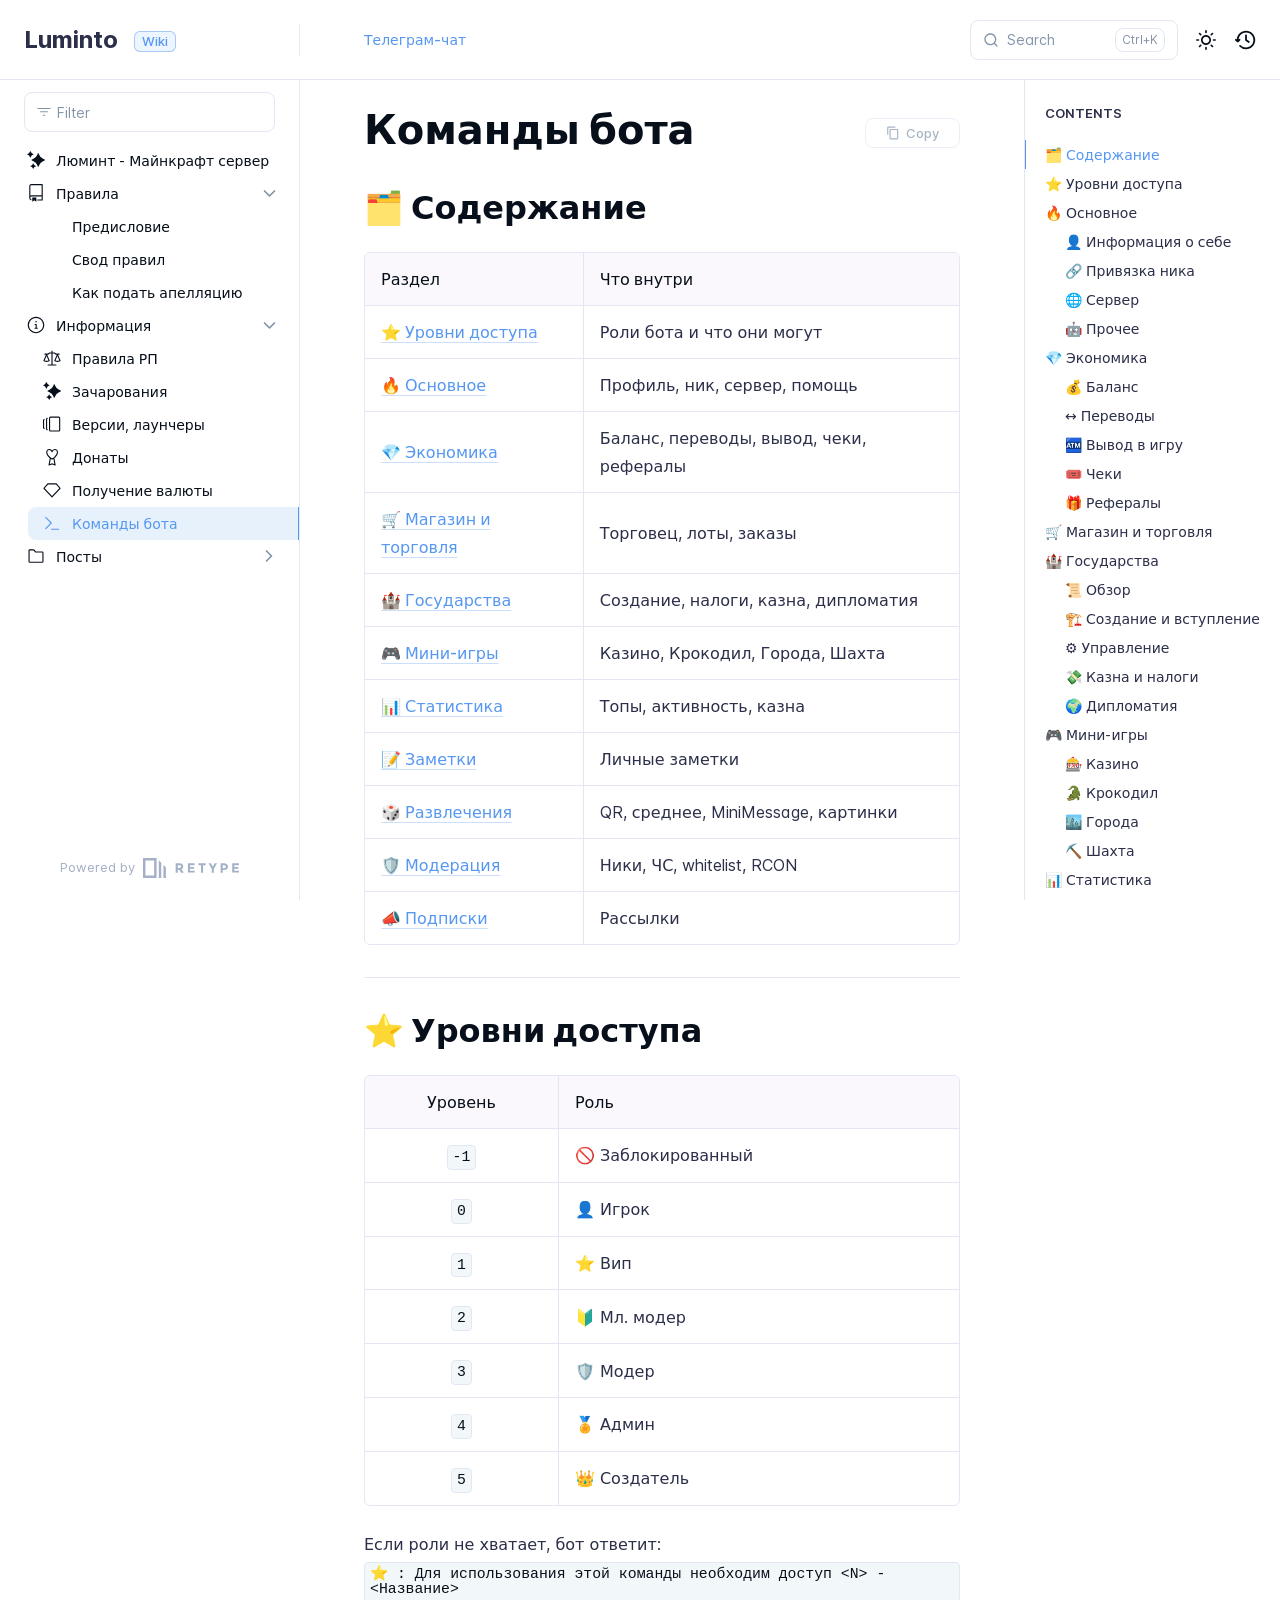
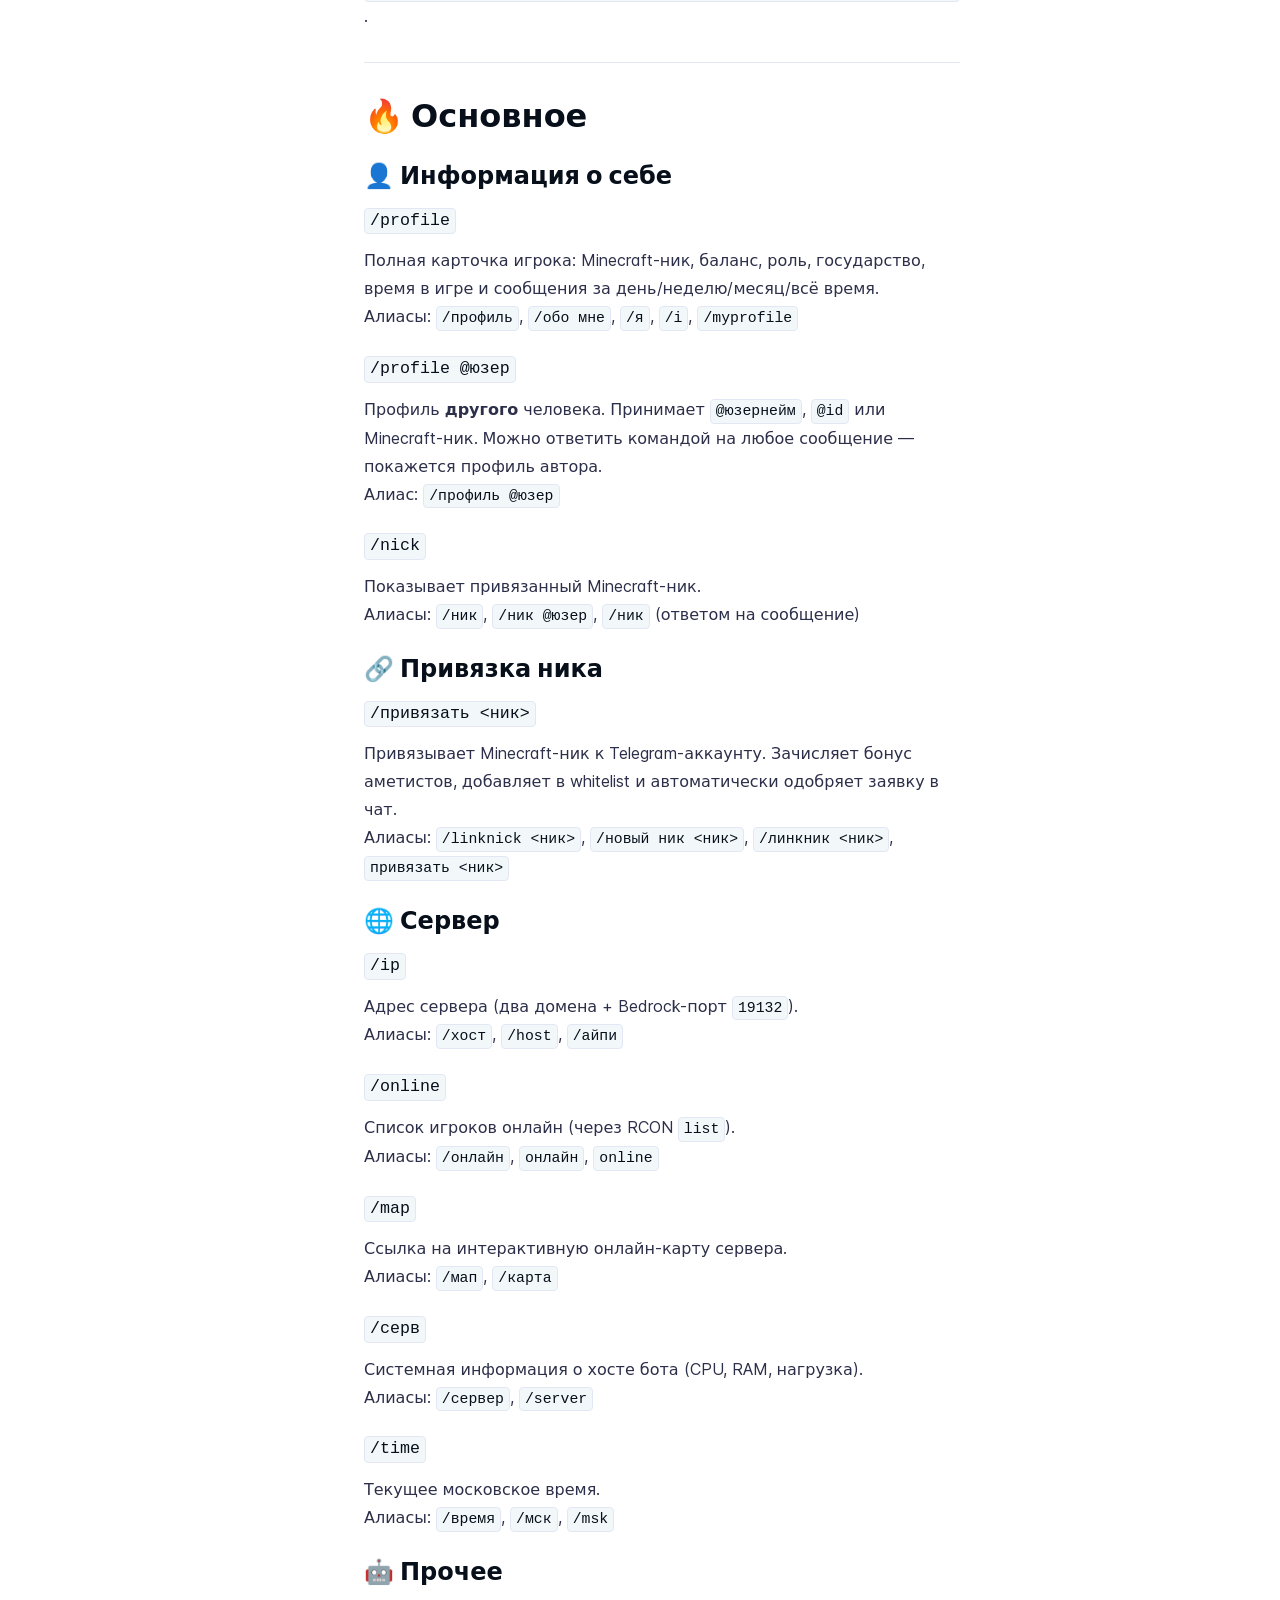
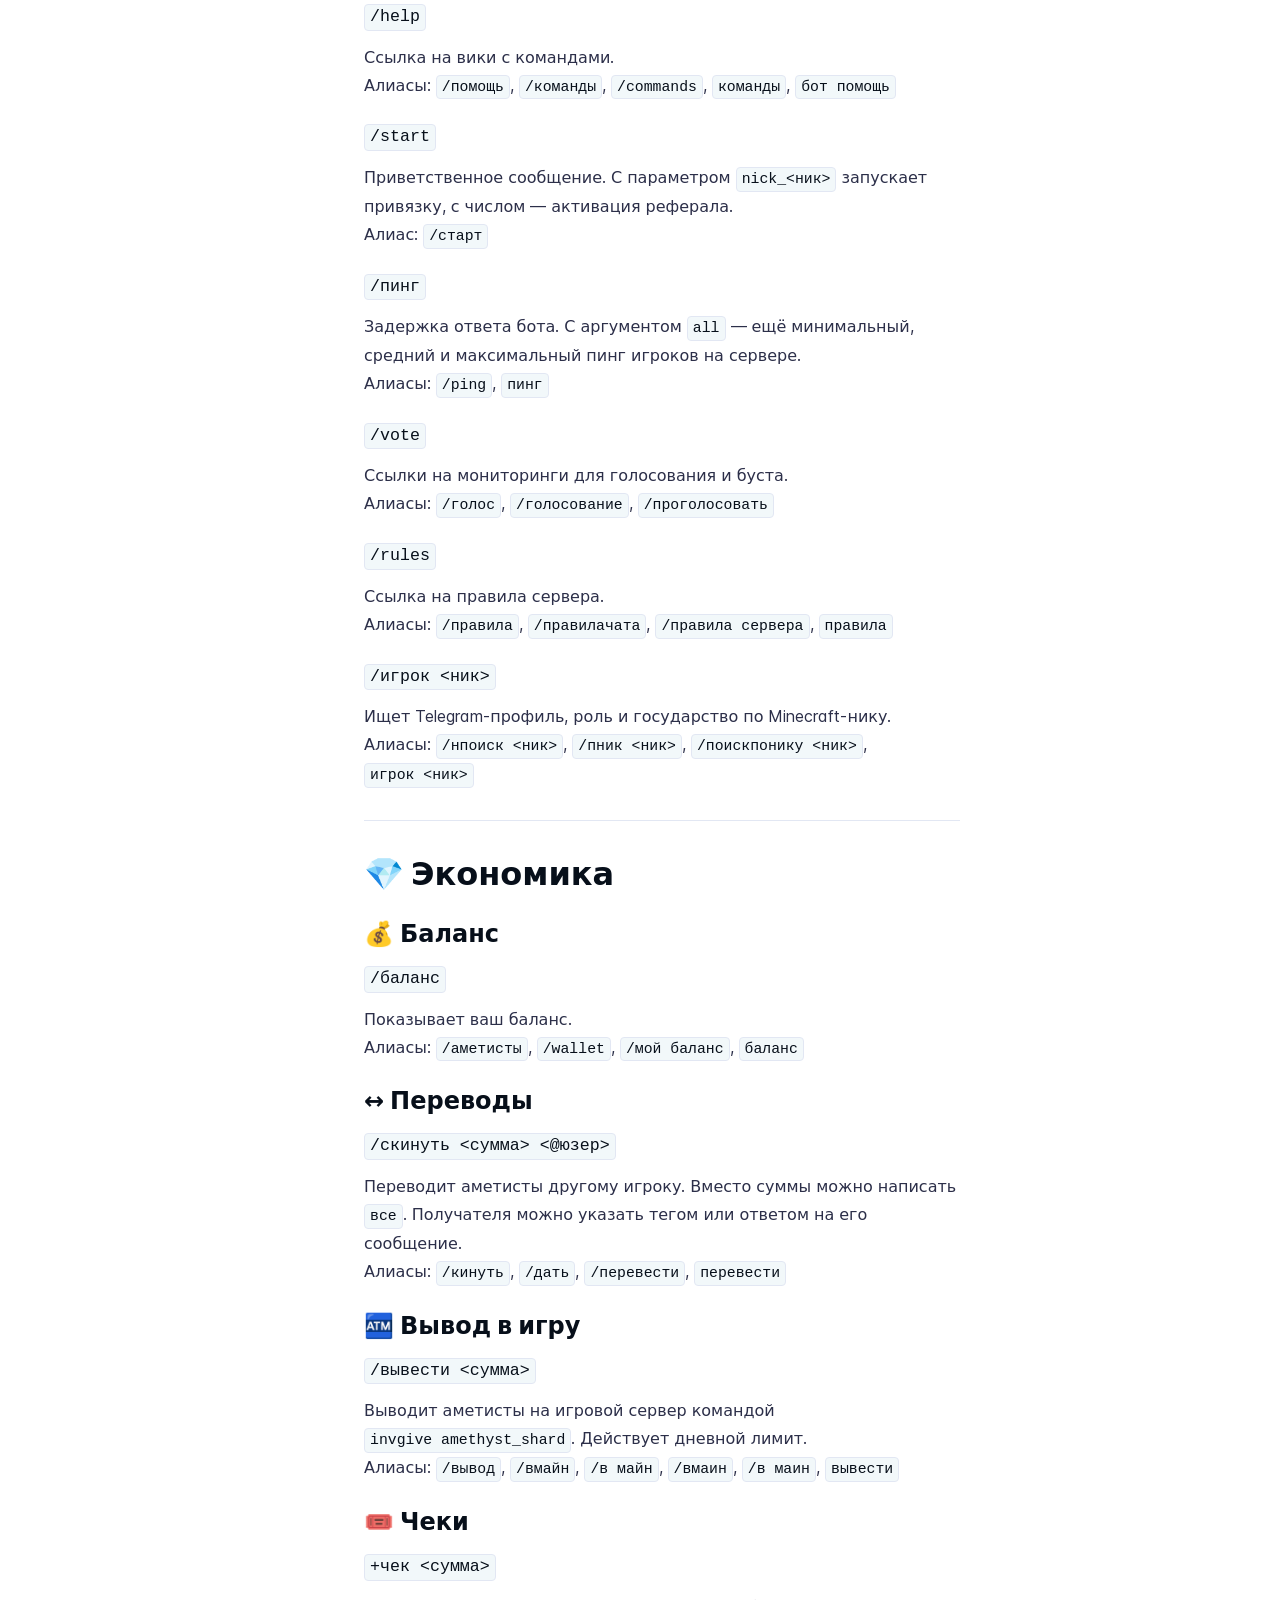
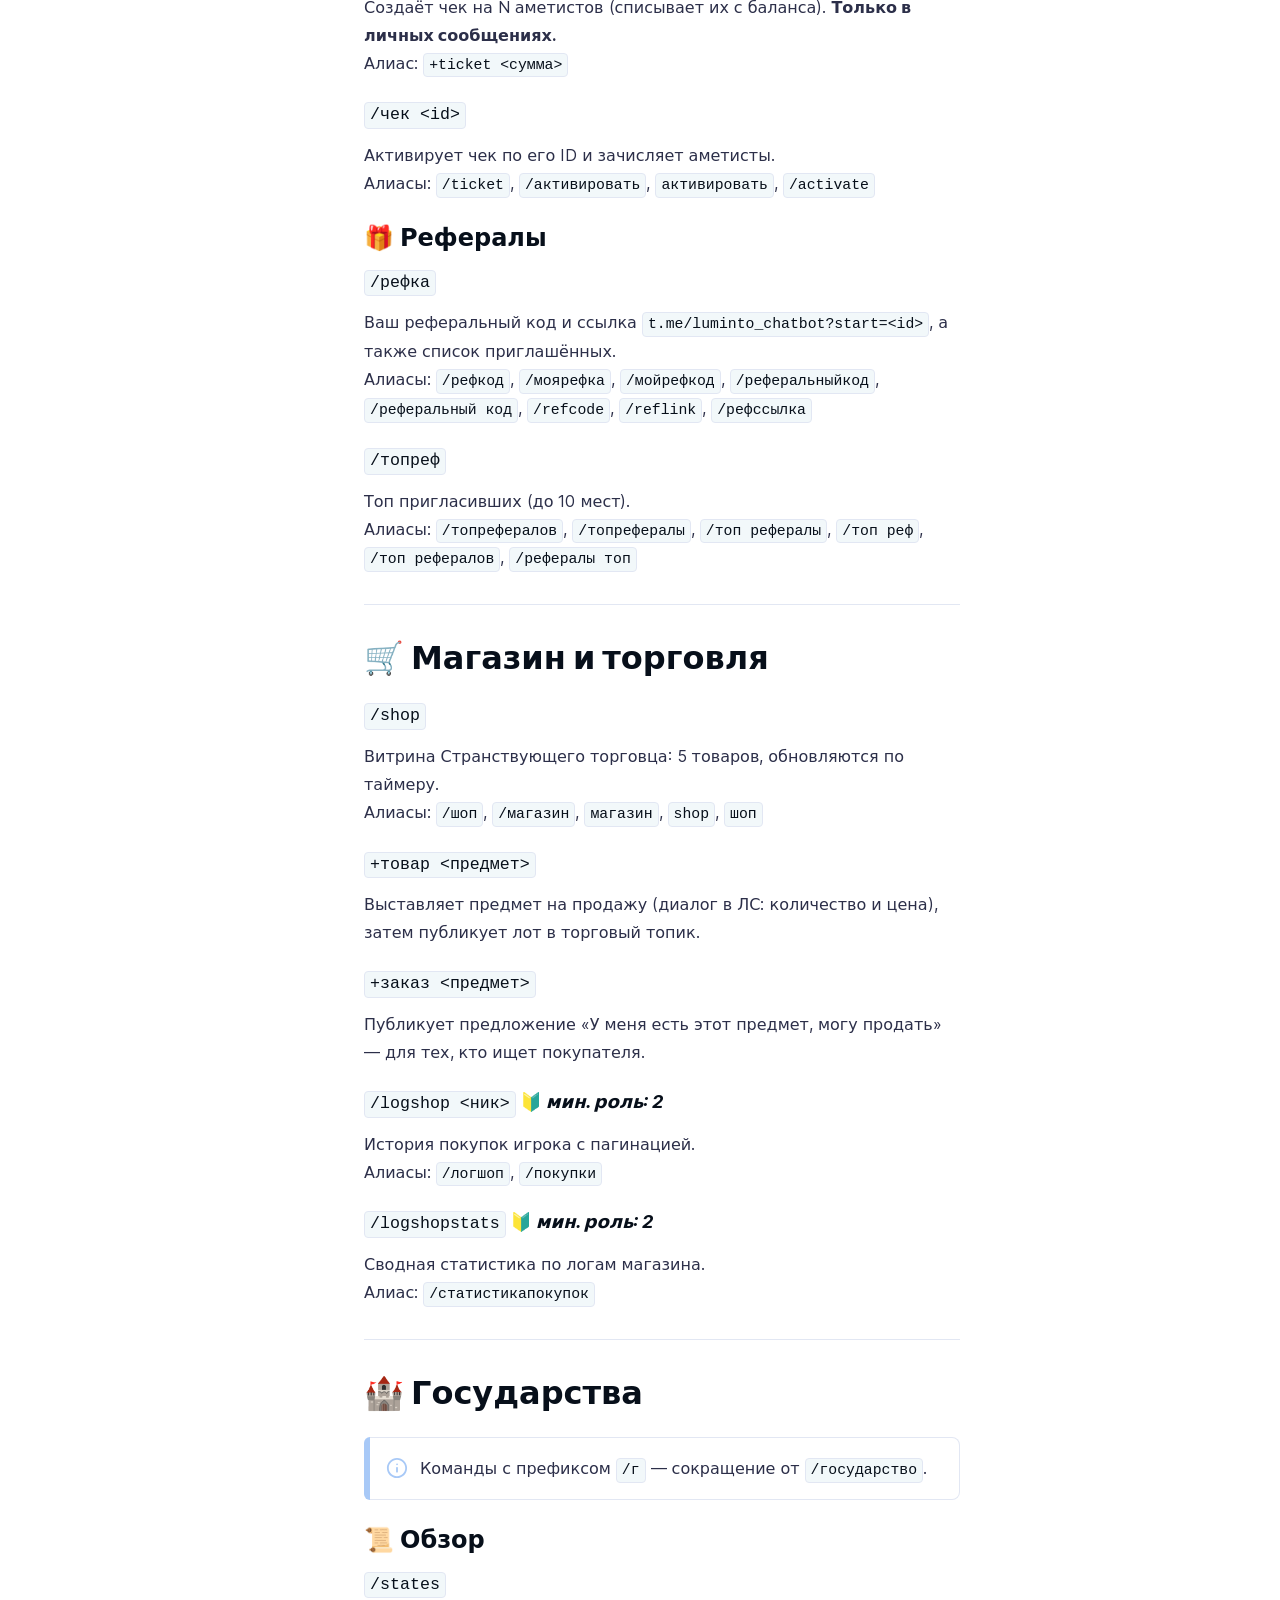
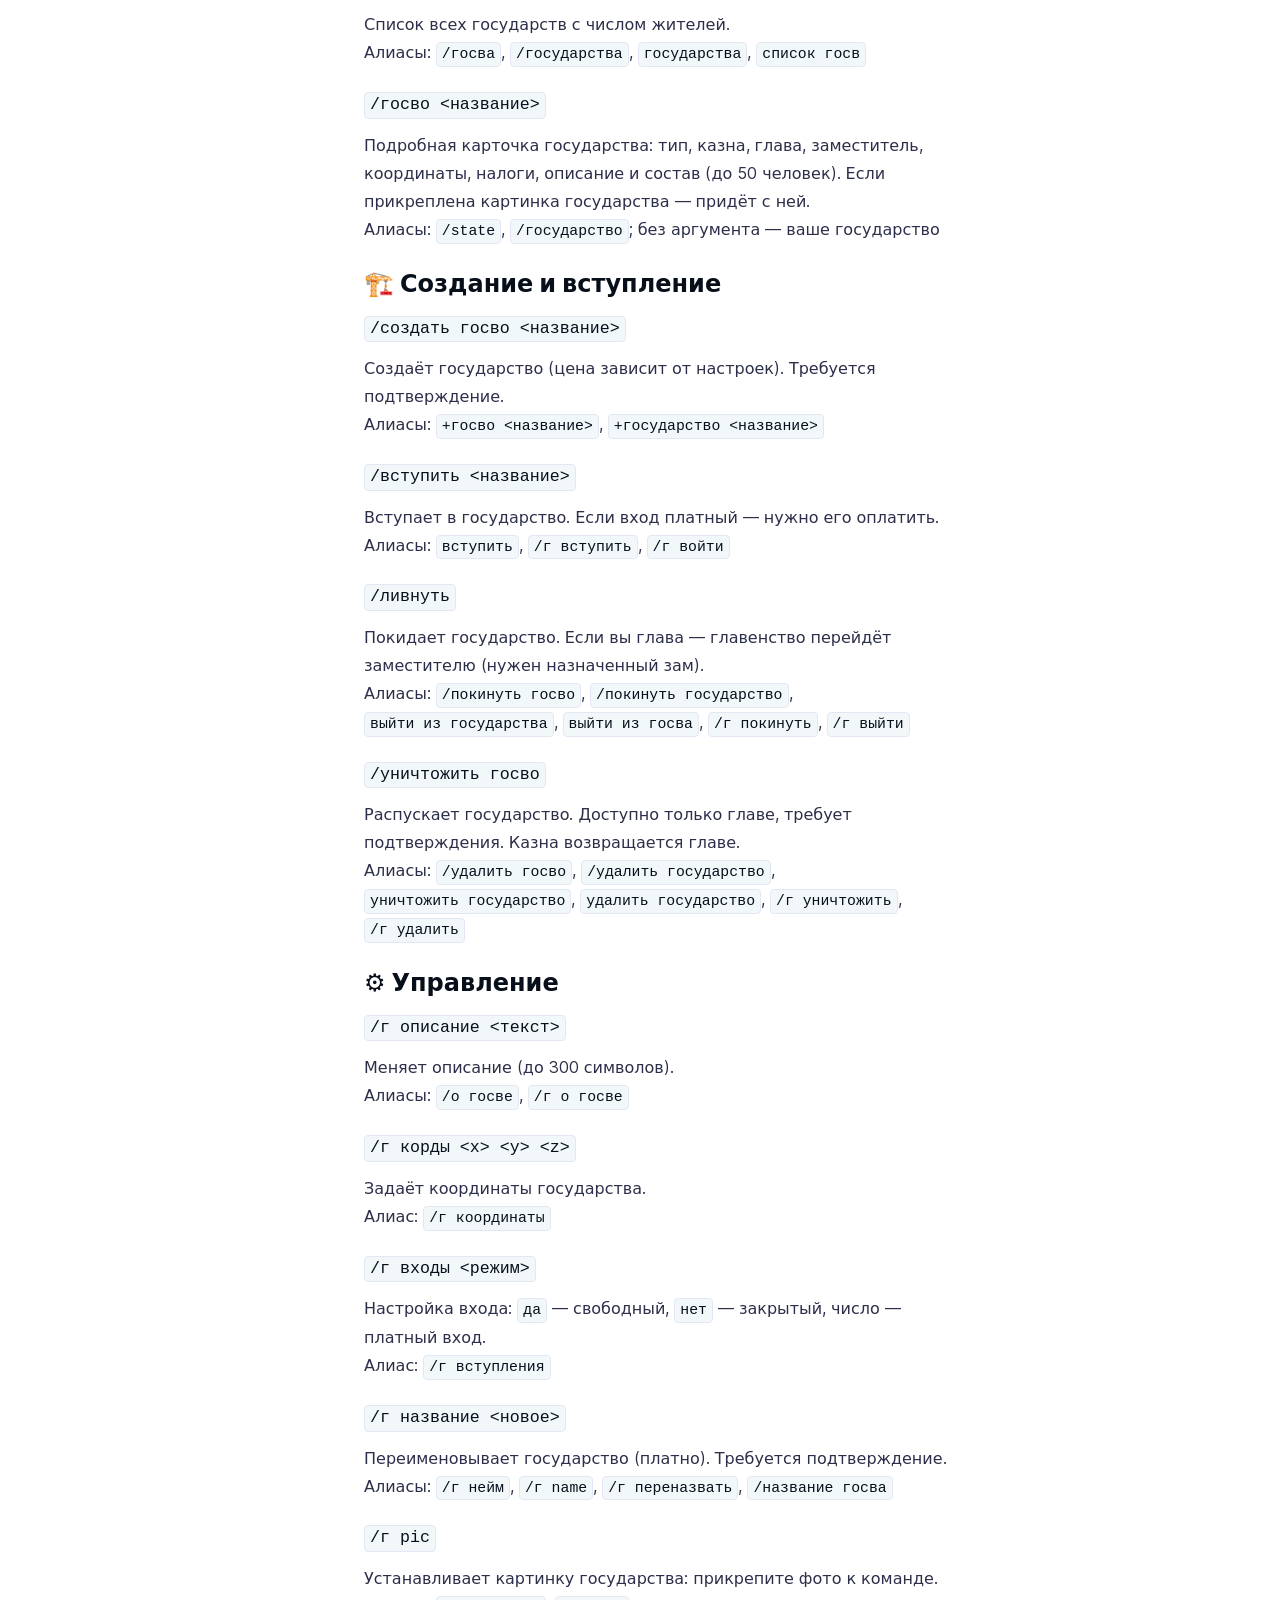
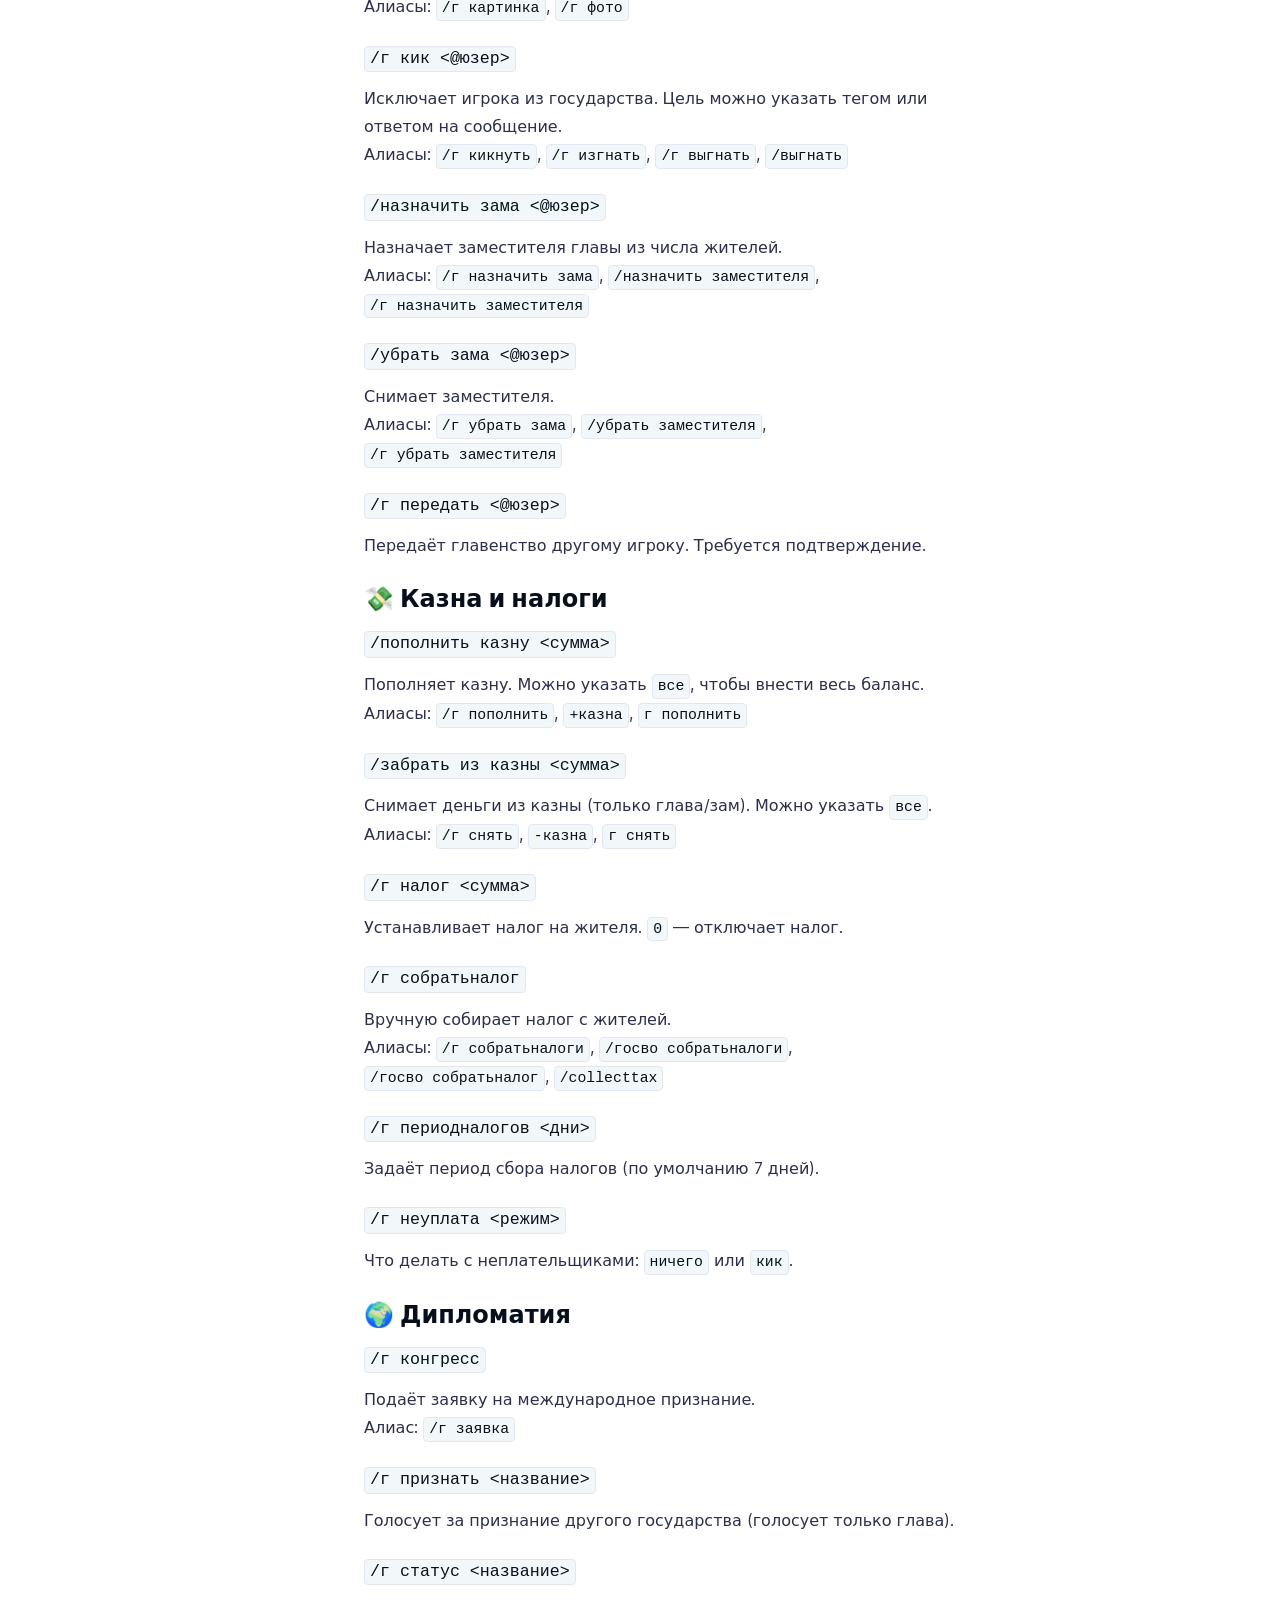
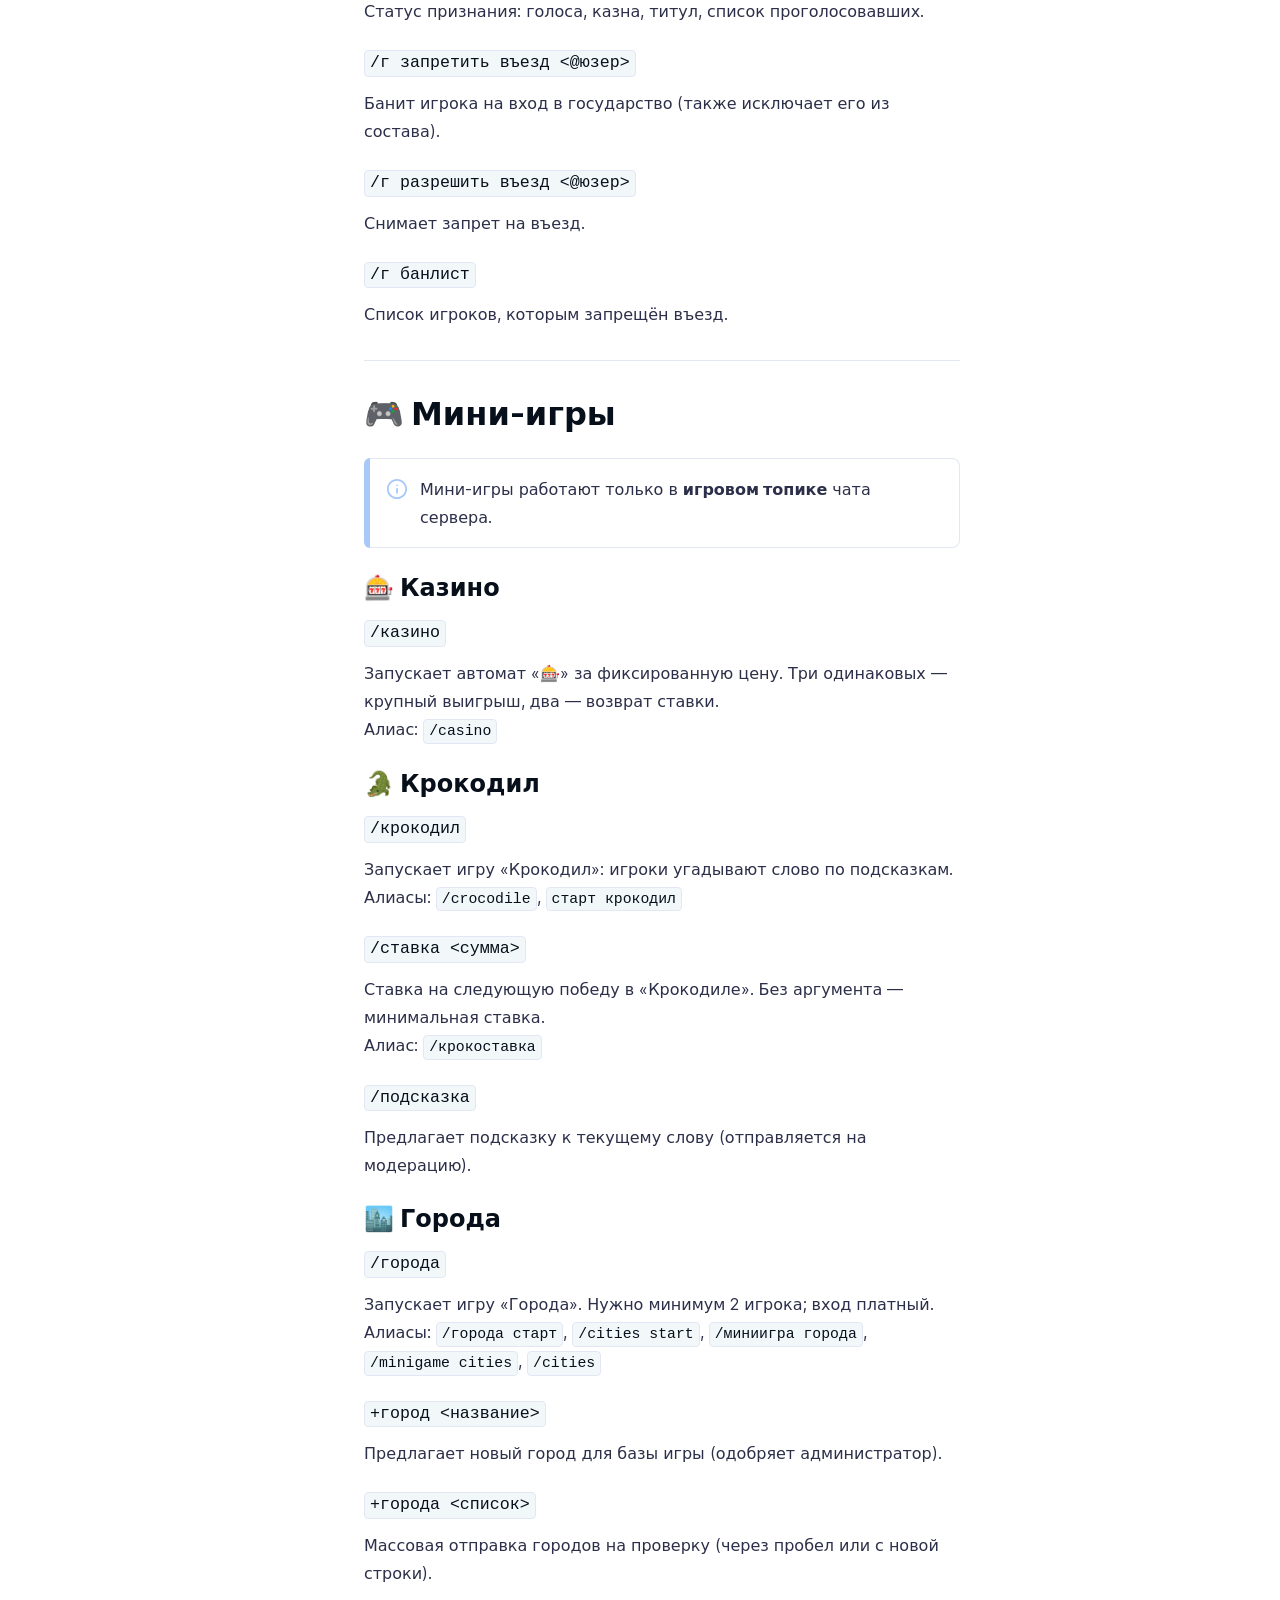
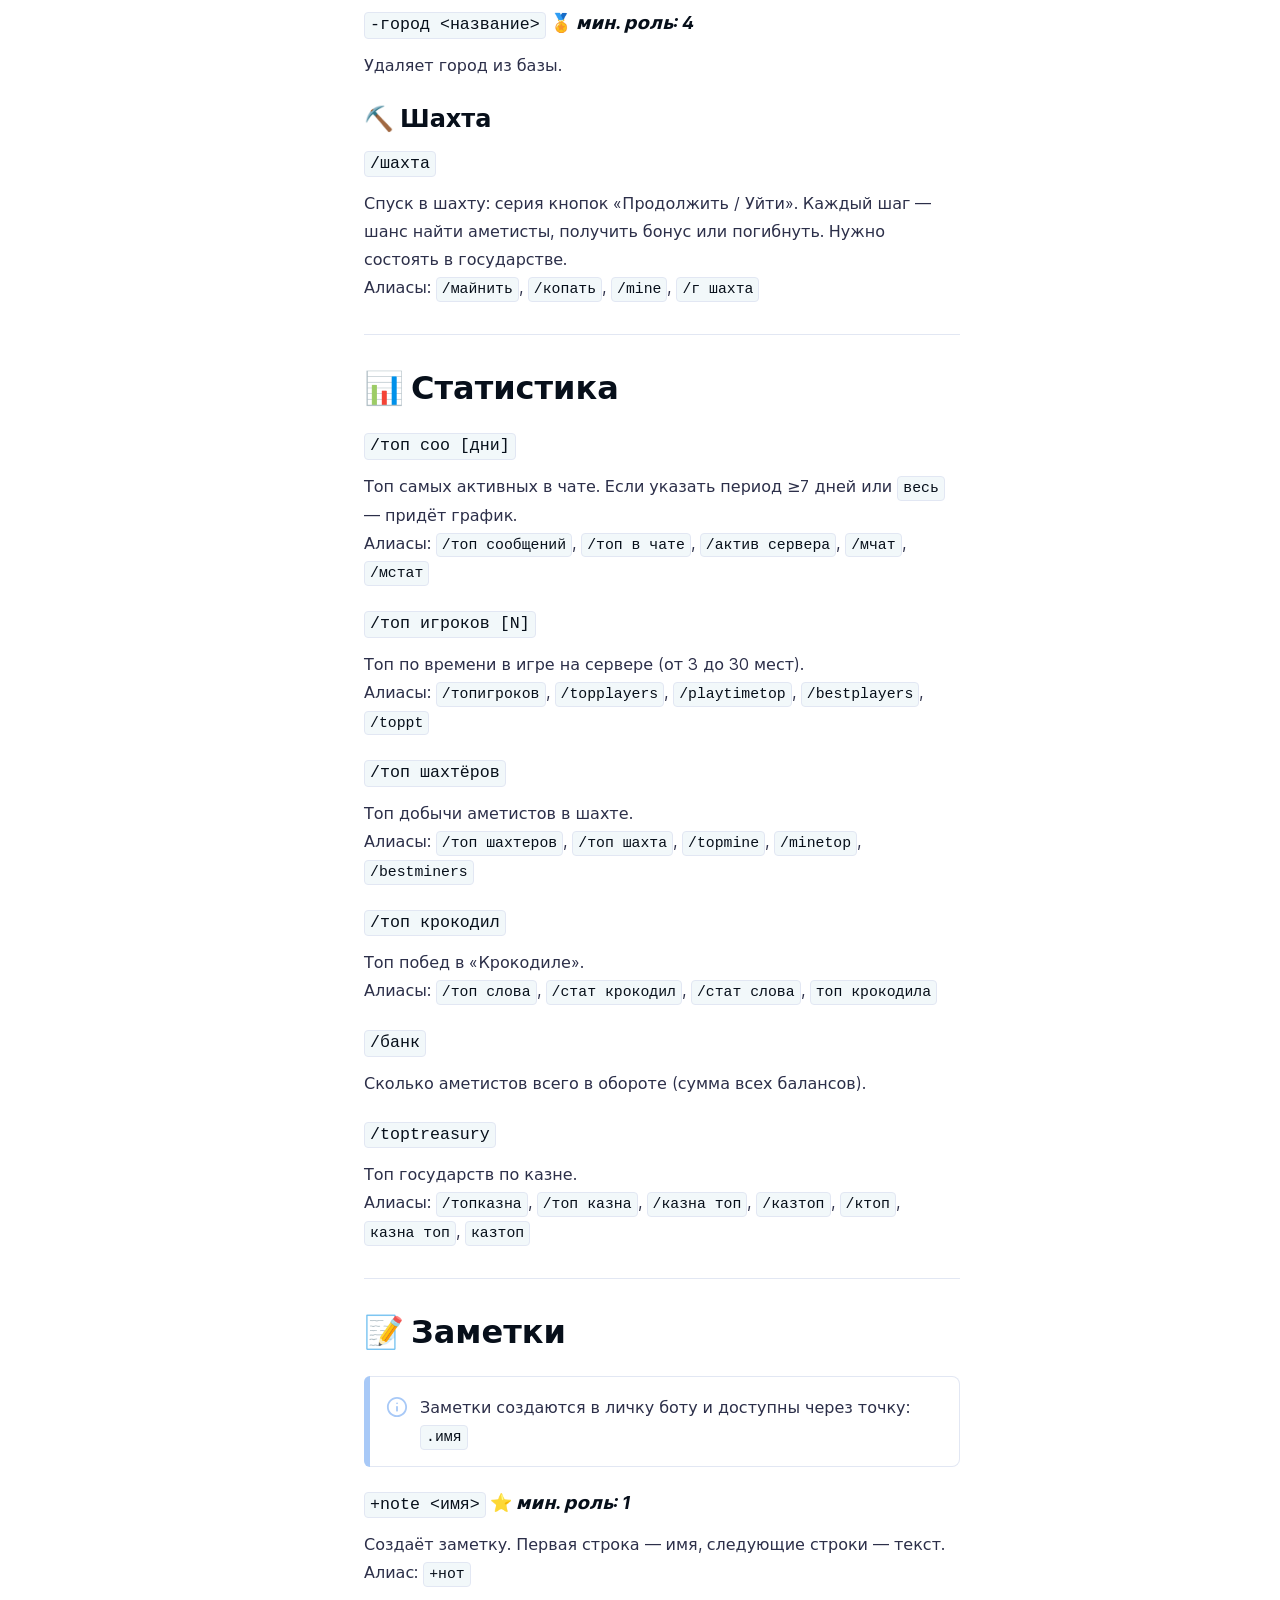
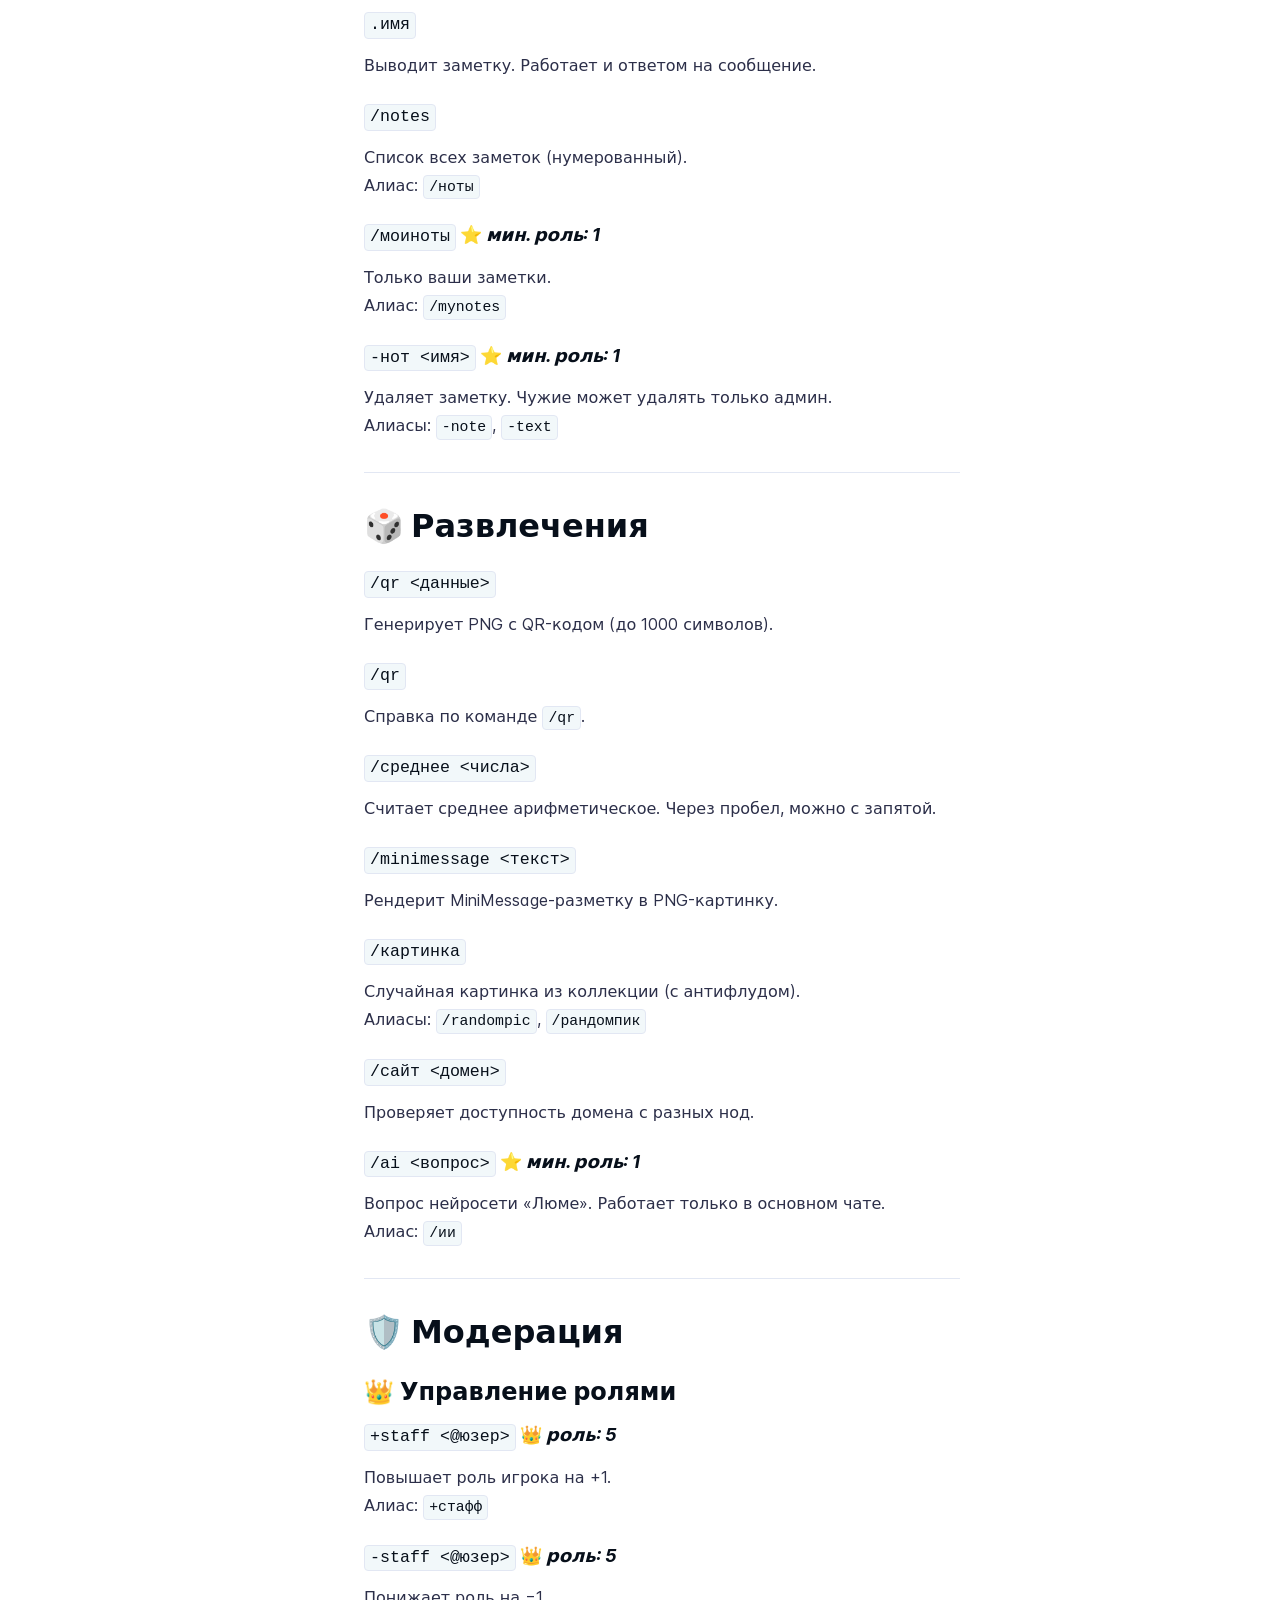
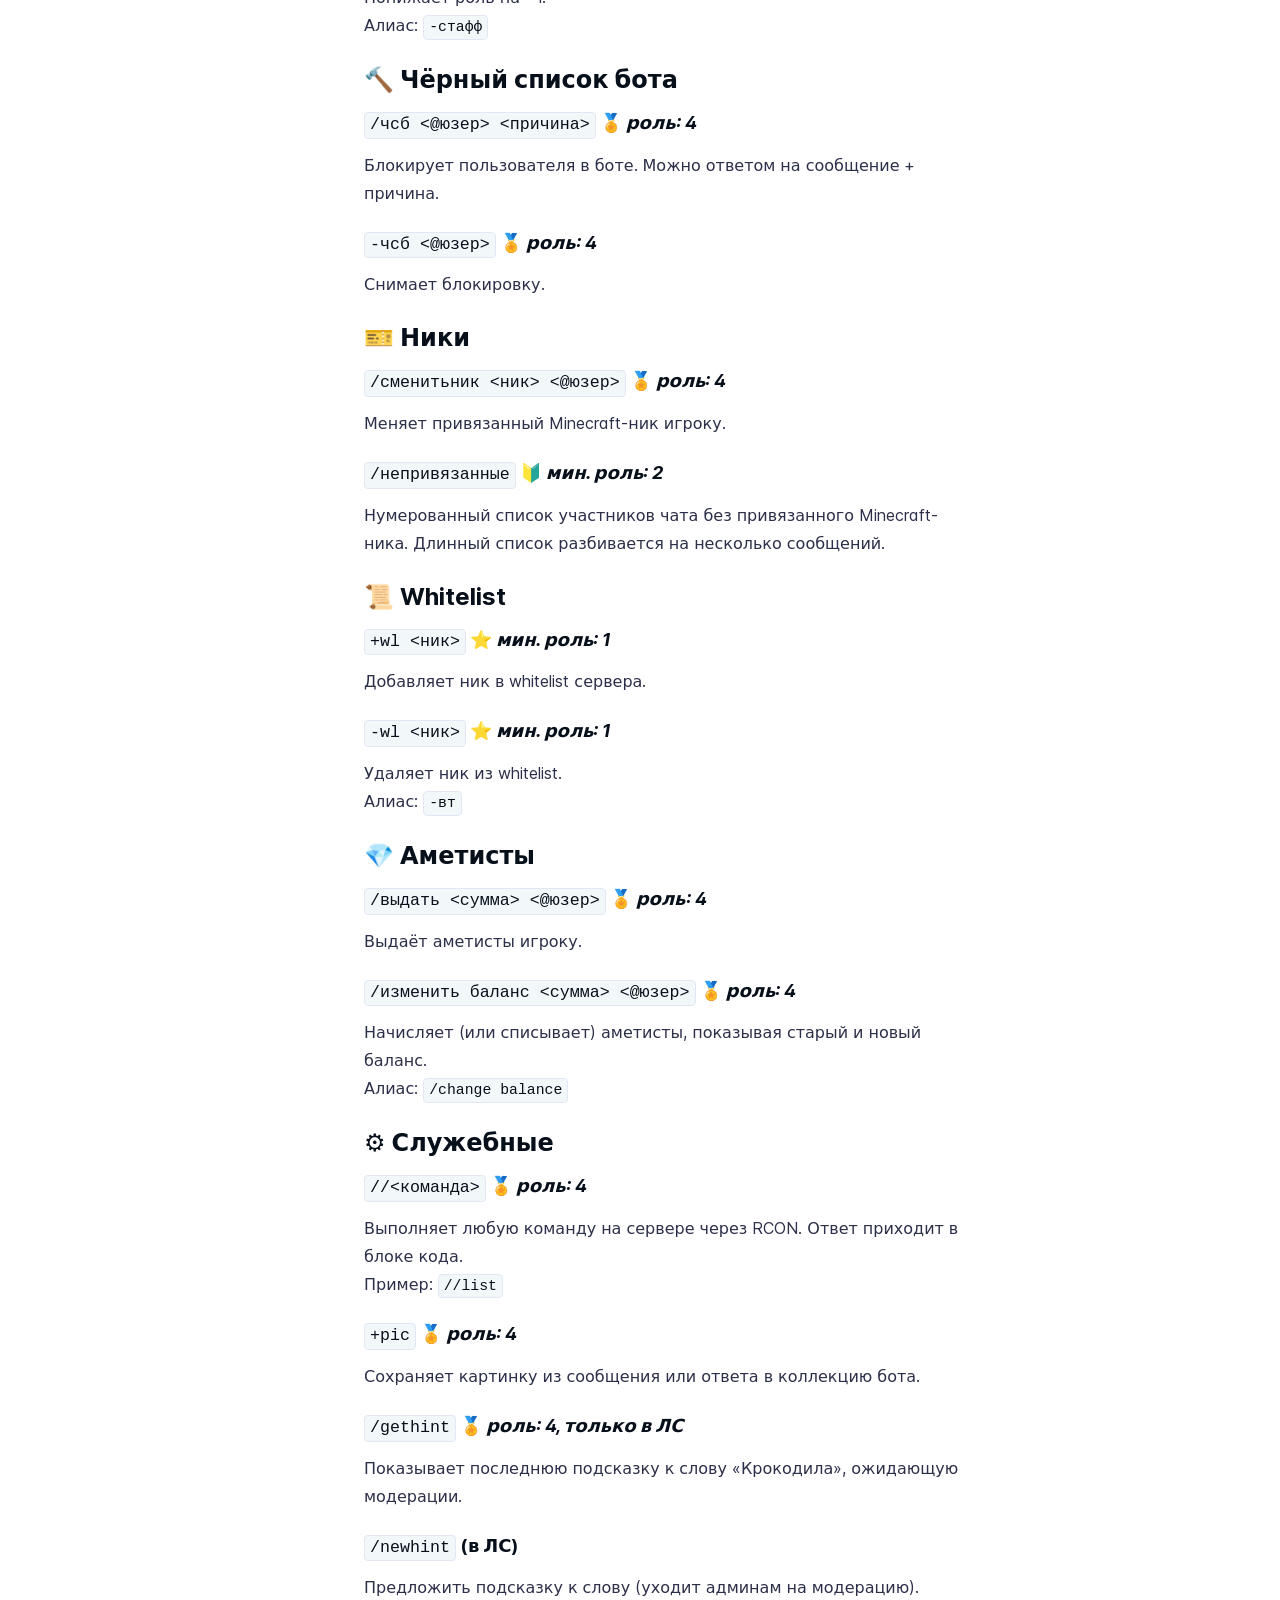
==== info/bot_commands/index.html @ 386ba336 "Автоматическое обновление вики" ====
<!DOCTYPE html>
<html lang="en" class="h-full">
<head>
    <meta charset="UTF-8">
    <meta name="viewport" content="width=device-width,initial-scale=1">
    <meta name="color-scheme" content="light dark">
    <meta name="turbo-cache-control" content="no-cache" data-turbo-track="reload" data-track-token="4.6.0.846436014049">

    <!-- See retype.com -->
    <meta name="generator" content="Retype 4.6.0">

    <!-- Primary Meta Tags -->
    <title>Команды бота</title>
    <meta name="title" content="Команды бота">
    <meta name="description" content="Раздел">

    <!-- Canonical -->
    <link rel="canonical" href="https://wiki.lumintomc.ru/info/bot_commands/">
    <link rel="sitemap" type="application/xml" title="Sitemap" href="https://wiki.lumintomc.ru/sitemap.xml">

    <!-- Open Graph -->
    <meta property="og:type" content="website">
    <meta property="og:url" content="https://wiki.lumintomc.ru/info/bot_commands/">
    <meta property="og:title" content="Команды бота">
    <meta property="og:description" content="Раздел">
    <meta property="og:site_name" content="Luminto">
    <meta property="og:locale" content="en_US">

    <!-- Twitter -->
    <meta name="twitter:card" content="summary_large_image">
    <meta name="twitter:url" content="https://wiki.lumintomc.ru/info/bot_commands/">
    <meta name="twitter:title" content="Команды бота">
    <meta name="twitter:description" content="Раздел">

    <!-- Alternate Markdown -->
    <link rel="alternate" type="text/markdown" href="https://wiki.lumintomc.ru/info/bot_commands.md">

    <script data-cfasync="false">(function(){var cl=document.documentElement.classList,ls=localStorage.getItem("retype_scheme"),hd=cl.contains("dark"),hl=cl.contains("light"),wm=window.matchMedia&&window.matchMedia("(prefers-color-scheme: dark)").matches;if(ls==="dark"||(!ls&&wm&&!hd&&!hl)){cl.remove("light");cl.add("dark")}else if(ls==="light"||(!ls&&!wm&&!hd&&!hl)){cl.remove("dark");cl.add("light")}})();</script>

    <link href="../../resources/css/retype.css?v=4.6.0.846436014049" rel="stylesheet">

    <script data-cfasync="false" src="../../resources/js/config.js?v=4.6.0.846436014049" data-turbo-eval="false" defer></script>
    <script data-cfasync="false" src="../../resources/js/retype.js?v=4.6.0" data-turbo-eval="false" defer></script>
    <script id="lunr-js" data-cfasync="false" src="../../resources/js/lunr.js?v=4.6.0.846436014049" data-turbo-eval="false" defer></script>
</head>
<body>
    <div id="retype-app" class="relative text-base antialiased text-base-text bg-base-bg font-body">
    <div class="absolute bottom-0 left-0" style="top: 5rem; right: 50%"></div>

    <header id="retype-header" class="sticky top-0 z-30 flex w-full h-16 bg-header-bg border-b border-header-border md:h-20">
        <div class="container relative flex items-center justify-between pr-6 grow md:justify-start">
            <!-- Mobile menu button skeleton -->
            <button v-cloak class="skeleton retype-mobile-menu-button flex items-center justify-center shrink-0 overflow-hidden dark:text-white focus:outline-hidden rounded-full w-10 h-10 ml-3.5 md:hidden"><svg xmlns="http://www.w3.org/2000/svg" class="mb-px shrink-0" width="24" height="24" viewBox="0 0 24 24" role="presentation" style="margin-bottom: 0px;"><g fill="currentColor"><path d="M2 4h20v2H2zM2 11h20v2H2zM2 18h20v2H2z"></path></g></svg></button>
            <div v-cloak id="retype-sidebar-left-toggle-button"></div>
    
            <!-- Logo -->
            <div class="flex items-center justify-between h-full py-2 md:w-75">
                <div class="flex items-center px-2 md:px-6">
                    <a id="retype-branding-logo" href="https://wiki.lumintomc.ru/" class="flex items-center leading-snug text-2xl">
                        <span class="dark:text-white font-bold line-clamp-1 md:line-clamp-2">Luminto</span>
                    </a><span id="retype-branding-label" class="inline-flex mt-1 px-2 py-1 ml-4 text-xs font-medium leading-none items-center rounded-md bg-branding-label-bg text-branding-label-text ring-1 ring-branding-label-border ring-inset md:inline-block">Wiki</span>
                </div>
    
                <span class="hidden h-8 border-r md:inline-block border-base-border"></span>
            </div>
    
            <div class="flex justify-between md:grow">
                <!-- Top Nav -->
                <nav id="retype-header-nav" class="hidden md:flex">
                    <ul class="flex flex-col mb-4 md:pl-16 md:mb-0 md:flex-row md:items-center">
                        <li class="mr-6">
                            <a class="py-2 md:mb-0 inline-flex items-center text-sm whitespace-nowrap transition-colors duration-200 ease-linear md:text-header-text font-header-text hover:text-header-text-hover" href="https://t.me/lumintomc">Телеграм-чат</a>
                        </li>
    
                    </ul>
                </nav>
    
                <div v-cloak class="flex justify-end grow">
                    <div id="retype-mobile-search-button"></div>
                    <doc-search-desktop></doc-search-desktop>
    
                    <doc-theme-switch class="lg:ml-2"></doc-theme-switch>
                    <doc-history></doc-history>
                </div>
            </div>
        </div>
    </header>


    <div id="retype-container" class="container relative flex bg-white">
        <!-- Sidebar Skeleton -->
        <div v-cloak class="fixed flex flex-col shrink-0 duration-300 ease-in-out bg-sidebar-left-bg border-sidebar-left-border sidebar top-20 w-75 border-r h-screen md:sticky transition-transform skeleton">
        
            <div class="flex items-center h-16 px-6">
                <input id="retype-filter-input-mock" class="w-full h-10 pl-8 px-3 py-2 transition-colors duration-200 ease-linear bg-filter-bg border border-filter-border rounded-lg shadow-none md:text-sm hover:border-filter-border-hover focus:outline-hidden focus:border-filter-border-focus placeholder-filter-placeholder" type="text">
            </div>
        
            <div class="pl-6 mt-1 mb-4">
                <div class="w-32 h-3 mb-4 bg-skeleton-bg rounded-full loading"></div>
                <div class="w-48 h-3 mb-4 bg-skeleton-bg rounded-full loading"></div>
                <div class="w-40 h-3 mb-4 bg-skeleton-bg rounded-full loading"></div>
                <div class="w-32 h-3 mb-4 bg-skeleton-bg rounded-full loading"></div>
                <div class="w-48 h-3 mb-4 bg-skeleton-bg rounded-full loading"></div>
                <div class="w-40 h-3 mb-4 bg-skeleton-bg rounded-full loading"></div>
            </div>
        
            <div class="shrink-0 mt-auto bg-transparent dark:border-base-border">
                <a class="flex items-center justify-center flex-nowrap h-16 text-gray-350 dark:text-dark-400 hover:text-gray-600 dark:hover:text-dark-300 transition-colors duration-150 ease-in docs-powered-by" target="_blank" href="https://retype.com/" rel="noopener">
                    <span class="text-xs whitespace-nowrap">Powered by</span>
                    <svg xmlns="http://www.w3.org/2000/svg" class="ml-2" fill="currentColor" width="96" height="20" overflow="visible"><path d="M0 0v20h13.59V0H0zm11.15 17.54H2.44V2.46h8.71v15.08zM15.8 20h2.44V4.67L15.8 2.22zM20.45 6.89V20h2.44V9.34z"/><g><path d="M40.16 8.44c0 1.49-.59 2.45-1.75 2.88l2.34 3.32h-2.53l-2.04-2.96h-1.43v2.96h-2.06V5.36h3.5c1.43 0 2.46.24 3.07.73s.9 1.27.9 2.35zm-2.48 1.1c.26-.23.38-.59.38-1.09 0-.5-.13-.84-.4-1.03s-.73-.28-1.39-.28h-1.54v2.75h1.5c.72 0 1.2-.12 1.45-.35zM51.56 5.36V7.2h-4.59v1.91h4.13v1.76h-4.13v1.92h4.74v1.83h-6.79V5.36h6.64zM60.09 7.15v7.48h-2.06V7.15h-2.61V5.36h7.28v1.79h-2.61zM70.81 14.64h-2.06v-3.66l-3.19-5.61h2.23l1.99 3.45 1.99-3.45H74l-3.19 5.61v3.66zM83.99 6.19c.65.55.97 1.4.97 2.55s-.33 1.98-1 2.51-1.68.8-3.04.8h-1.23v2.59h-2.06V5.36h3.26c1.42 0 2.45.28 3.1.83zm-1.51 3.65c.25-.28.37-.69.37-1.22s-.16-.92-.48-1.14c-.32-.23-.82-.34-1.5-.34H79.7v3.12h1.38c.68 0 1.15-.14 1.4-.42zM95.85 5.36V7.2h-4.59v1.91h4.13v1.76h-4.13v1.92H96v1.83h-6.79V5.36h6.64z"/></g></svg>
                </a>
            </div>
        </div>
        
        <!-- Sidebar component -->
        <doc-sidebar v-cloak>
            <template #sidebar-footer>
                <div class="shrink-0 mt-auto border-t md:bg-transparent md:border-none dark:border-base-border">
        
                    <div class="py-3 px-6 md:hidden border-b dark:border-base-border">
                        <nav>
                            <ul class="flex flex-wrap justify-center items-center">
                                <li class="mr-6">
                                    <a class="block py-1 inline-flex items-center text-sm whitespace-nowrap transition-colors duration-200 ease-linear md:text-header-text font-header-text hover:text-header-text-hover" href="https://t.me/lumintomc">Телеграм-чат</a>
                                </li>
        
                            </ul>
                        </nav>
                    </div>
        
                    <a class="flex items-center justify-center flex-nowrap h-16 text-gray-350 dark:text-dark-400 hover:text-gray-600 dark:hover:text-dark-300 transition-colors duration-150 ease-in docs-powered-by" target="_blank" href="https://retype.com/" rel="noopener">
                        <span class="text-xs whitespace-nowrap">Powered by</span>
                        <svg xmlns="http://www.w3.org/2000/svg" class="ml-2" fill="currentColor" width="96" height="20" overflow="visible"><path d="M0 0v20h13.59V0H0zm11.15 17.54H2.44V2.46h8.71v15.08zM15.8 20h2.44V4.67L15.8 2.22zM20.45 6.89V20h2.44V9.34z"/><g><path d="M40.16 8.44c0 1.49-.59 2.45-1.75 2.88l2.34 3.32h-2.53l-2.04-2.96h-1.43v2.96h-2.06V5.36h3.5c1.43 0 2.46.24 3.07.73s.9 1.27.9 2.35zm-2.48 1.1c.26-.23.38-.59.38-1.09 0-.5-.13-.84-.4-1.03s-.73-.28-1.39-.28h-1.54v2.75h1.5c.72 0 1.2-.12 1.45-.35zM51.56 5.36V7.2h-4.59v1.91h4.13v1.76h-4.13v1.92h4.74v1.83h-6.79V5.36h6.64zM60.09 7.15v7.48h-2.06V7.15h-2.61V5.36h7.28v1.79h-2.61zM70.81 14.64h-2.06v-3.66l-3.19-5.61h2.23l1.99 3.45 1.99-3.45H74l-3.19 5.61v3.66zM83.99 6.19c.65.55.97 1.4.97 2.55s-.33 1.98-1 2.51-1.68.8-3.04.8h-1.23v2.59h-2.06V5.36h3.26c1.42 0 2.45.28 3.1.83zm-1.51 3.65c.25-.28.37-.69.37-1.22s-.16-.92-.48-1.14c-.32-.23-.82-.34-1.5-.34H79.7v3.12h1.38c.68 0 1.15-.14 1.4-.42zM95.85 5.36V7.2h-4.59v1.91h4.13v1.76h-4.13v1.92H96v1.83h-6.79V5.36h6.64z"/></g></svg>
                    </a>
                </div>
            </template>
        </doc-sidebar>

        <div class="grow min-w-0 bg-body-bg">
            <!-- Render "toolbar" template here on api pages --><!-- Render page content -->
<div class="flex">
    <div id="retype-main" class="min-w-0 p-4 grow md:px-16">
        <main class="relative pb-12 lg:pt-2">
            <div class="relative retype-markdown" id="retype-content">
                <!-- Rendered if sidebar right is enabled -->
                <div id="retype-sidebar-right-toggle"></div>
                <doc-page-actions></doc-page-actions>

                <!-- Page content  -->
<h1 id="команды-бота">Команды бота</h1>
<h2 id="-содержание">🗂 Содержание</h2>
<retype-table copy-text="| Раздел | Что внутри |
|---|---|
| [⭐ Уровни доступа](#-уровни-доступа) | Роли бота и что они могут |
| [🔥 Основное](#-основное) | Профиль, ник, сервер, помощь |
| [💎 Экономика](#-экономика) | Баланс, переводы, вывод, чеки, рефералы |
| [🛒 Магазин и торговля](#-магазин-и-торговля) | Торговец, лоты, заказы |
| [🏰 Государства](#-государства) | Создание, налоги, казна, дипломатия |
| [🎮 Мини-игры](#-мини-игры) | Казино, Крокодил, Города, Шахта |
| [📊 Статистика](#-статистика) | Топы, активность, казна |
| [📝 Заметки](#-заметки) | Личные заметки |
| [🎲 Развлечения](#-развлечения) | QR, среднее, MiniMessage, картинки |
| [🛡 Модерация](#-модерация) | Ники, ЧС, whitelist, RCON |
| [📣 Подписки](#-подписки) | Рассылки |">
<div class="table-wrapper scrollbar overflow-hidden">
<table class="comfortable">
<thead>
<tr>
<th>Раздел</th>
<th>Что внутри</th>
</tr>
</thead>
<tbody>
<tr>
<td><doc-anchor-trigger to="#-%D1%83%D1%80%D0%BE%D0%B2%D0%BD%D0%B8-%D0%B4%D0%BE%D1%81%D1%82%D1%83%D0%BF%D0%B0"><span class="docs-emoji">&#x2B50;</span> Уровни доступа</doc-anchor-trigger></td>
<td>Роли бота и что они могут</td>
</tr>
<tr>
<td><doc-anchor-trigger to="#-%D0%BE%D1%81%D0%BD%D0%BE%D0%B2%D0%BD%D0%BE%D0%B5"><span class="docs-emoji">&#x1F525;</span> Основное</doc-anchor-trigger></td>
<td>Профиль, ник, сервер, помощь</td>
</tr>
<tr>
<td><doc-anchor-trigger to="#-%D1%8D%D0%BA%D0%BE%D0%BD%D0%BE%D0%BC%D0%B8%D0%BA%D0%B0"><span class="docs-emoji">&#x1F48E;</span> Экономика</doc-anchor-trigger></td>
<td>Баланс, переводы, вывод, чеки, рефералы</td>
</tr>
<tr>
<td><doc-anchor-trigger to="#-%D0%BC%D0%B0%D0%B3%D0%B0%D0%B7%D0%B8%D0%BD-%D0%B8-%D1%82%D0%BE%D1%80%D0%B3%D0%BE%D0%B2%D0%BB%D1%8F"><span class="docs-emoji">&#x1F6D2;</span> Магазин и торговля</doc-anchor-trigger></td>
<td>Торговец, лоты, заказы</td>
</tr>
<tr>
<td><doc-anchor-trigger to="#-%D0%B3%D0%BE%D1%81%D1%83%D0%B4%D0%B0%D1%80%D1%81%D1%82%D0%B2%D0%B0"><span class="docs-emoji">&#x1F3F0;</span> Государства</doc-anchor-trigger></td>
<td>Создание, налоги, казна, дипломатия</td>
</tr>
<tr>
<td><doc-anchor-trigger to="#-%D0%BC%D0%B8%D0%BD%D0%B8-%D0%B8%D0%B3%D1%80%D1%8B"><span class="docs-emoji">&#x1F3AE;</span> Мини-игры</doc-anchor-trigger></td>
<td>Казино, Крокодил, Города, Шахта</td>
</tr>
<tr>
<td><doc-anchor-trigger to="#-%D1%81%D1%82%D0%B0%D1%82%D0%B8%D1%81%D1%82%D0%B8%D0%BA%D0%B0"><span class="docs-emoji">&#x1F4CA;</span> Статистика</doc-anchor-trigger></td>
<td>Топы, активность, казна</td>
</tr>
<tr>
<td><doc-anchor-trigger to="#-%D0%B7%D0%B0%D0%BC%D0%B5%D1%82%D0%BA%D0%B8"><span class="docs-emoji">&#x1F4DD;</span> Заметки</doc-anchor-trigger></td>
<td>Личные заметки</td>
</tr>
<tr>
<td><doc-anchor-trigger to="#-%D1%80%D0%B0%D0%B7%D0%B2%D0%BB%D0%B5%D1%87%D0%B5%D0%BD%D0%B8%D1%8F"><span class="docs-emoji">&#x1F3B2;</span> Развлечения</doc-anchor-trigger></td>
<td>QR, среднее, MiniMessage, картинки</td>
</tr>
<tr>
<td><doc-anchor-trigger to="#-%D0%BC%D0%BE%D0%B4%D0%B5%D1%80%D0%B0%D1%86%D0%B8%D1%8F">🛡 Модерация</doc-anchor-trigger></td>
<td>Ники, ЧС, whitelist, RCON</td>
</tr>
<tr>
<td><doc-anchor-trigger to="#-%D0%BF%D0%BE%D0%B4%D0%BF%D0%B8%D1%81%D0%BA%D0%B8"><span class="docs-emoji">&#x1F4E3;</span> Подписки</doc-anchor-trigger></td>
<td>Рассылки</td>
</tr>
</tbody>
</table>
</div>
</retype-table>
<hr>
<h2 id="-уровни-доступа"><span class="docs-emoji">&#x2B50;</span> Уровни доступа</h2>
<retype-table copy-text="| Уровень | Роль |
|:---:|:---|:---|
| `-1` | 🚫 Заблокированный |
| `0` | 👤 Игрок |
| `1` | ⭐ Вип |
| `2` | 🔰 Мл. модер |
| `3` | 🛡 Модер |
| `4` | 🏅 Админ |
| `5` | 👑 Создатель |">
<div class="table-wrapper scrollbar overflow-hidden">
<table class="comfortable">
<thead>
<tr>
<th style="text-align: center;">Уровень</th>
<th style="text-align: left;">Роль</th>
</tr>
</thead>
<tbody>
<tr>
<td style="text-align: center;"><code translate="no" v-pre>-1</code></td>
<td style="text-align: left;"><span class="docs-emoji">&#x1F6AB;</span> Заблокированный</td>
</tr>
<tr>
<td style="text-align: center;"><code translate="no" v-pre>0</code></td>
<td style="text-align: left;"><span class="docs-emoji">&#x1F464;</span> Игрок</td>
</tr>
<tr>
<td style="text-align: center;"><code translate="no" v-pre>1</code></td>
<td style="text-align: left;"><span class="docs-emoji">&#x2B50;</span> Вип</td>
</tr>
<tr>
<td style="text-align: center;"><code translate="no" v-pre>2</code></td>
<td style="text-align: left;"><span class="docs-emoji">&#x1F530;</span> Мл. модер</td>
</tr>
<tr>
<td style="text-align: center;"><code translate="no" v-pre>3</code></td>
<td style="text-align: left;">🛡 Модер</td>
</tr>
<tr>
<td style="text-align: center;"><code translate="no" v-pre>4</code></td>
<td style="text-align: left;"><span class="docs-emoji">&#x1F3C5;</span> Админ</td>
</tr>
<tr>
<td style="text-align: center;"><code translate="no" v-pre>5</code></td>
<td style="text-align: left;"><span class="docs-emoji">&#x1F451;</span> Создатель</td>
</tr>
</tbody>
</table>
</div>
</retype-table>
<p>Если роли не хватает, бот ответит:
<code translate="no" v-pre>⭐️ : Для использования этой команды необходим доступ &lt;N&gt; - &lt;Название&gt;</code>.</p>
<hr>
<h2 id="-основное"><span class="docs-emoji">&#x1F525;</span> Основное</h2>
<h3 id="-информация-о-себе"><span class="docs-emoji">&#x1F464;</span> Информация о себе</h3>
<h4 id="profile"><code translate="no" v-pre>/profile</code></h4>
<p>Полная карточка игрока: Minecraft-ник, баланс, роль, государство, время в игре и сообщения за день/неделю/месяц/всё время.<br />
Алиасы: <code translate="no" v-pre>/профиль</code>, <code translate="no" v-pre>/обо мне</code>, <code translate="no" v-pre>/я</code>, <code translate="no" v-pre>/i</code>, <code translate="no" v-pre>/myprofile</code></p>
<h4 id="profile-юзер"><code translate="no" v-pre>/profile @юзер</code></h4>
<p>Профиль <strong>другого</strong> человека. Принимает <code translate="no" v-pre>@юзернейм</code>, <code translate="no" v-pre>@id</code> или Minecraft-ник.
Можно ответить командой на любое сообщение — покажется профиль автора.<br />
Алиас: <code translate="no" v-pre>/профиль @юзер</code></p>
<h4 id="nick"><code translate="no" v-pre>/nick</code></h4>
<p>Показывает привязанный Minecraft-ник.<br />
Алиасы: <code translate="no" v-pre>/ник</code>, <code translate="no" v-pre>/ник @юзер</code>, <code translate="no" v-pre>/ник</code> (ответом на сообщение)</p>
<h3 id="-привязка-ника"><span class="docs-emoji">&#x1F517;</span> Привязка ника</h3>
<h4 id="привязать-ник"><code translate="no" v-pre>/привязать &lt;ник&gt;</code></h4>
<p>Привязывает Minecraft-ник к Telegram-аккаунту. Зачисляет бонус аметистов, добавляет в whitelist и автоматически одобряет заявку в чат.<br />
Алиасы: <code translate="no" v-pre>/linknick &lt;ник&gt;</code>, <code translate="no" v-pre>/новый ник &lt;ник&gt;</code>, <code translate="no" v-pre>/линкник &lt;ник&gt;</code>, <code translate="no" v-pre>привязать &lt;ник&gt;</code></p>
<h3 id="-сервер"><span class="docs-emoji">&#x1F310;</span> Сервер</h3>
<h4 id="ip"><code translate="no" v-pre>/ip</code></h4>
<p>Адрес сервера (два домена + Bedrock-порт <code translate="no" v-pre>19132</code>).<br />
Алиасы: <code translate="no" v-pre>/хост</code>, <code translate="no" v-pre>/host</code>, <code translate="no" v-pre>/айпи</code></p>
<h4 id="online"><code translate="no" v-pre>/online</code></h4>
<p>Список игроков онлайн (через RCON <code translate="no" v-pre>list</code>).<br />
Алиасы: <code translate="no" v-pre>/онлайн</code>, <code translate="no" v-pre>онлайн</code>, <code translate="no" v-pre>online</code></p>
<h4 id="map"><code translate="no" v-pre>/map</code></h4>
<p>Ссылка на интерактивную онлайн-карту сервера.<br />
Алиасы: <code translate="no" v-pre>/мап</code>, <code translate="no" v-pre>/карта</code></p>
<h4 id="серв"><code translate="no" v-pre>/серв</code></h4>
<p>Системная информация о хосте бота (CPU, RAM, нагрузка).<br />
Алиасы: <code translate="no" v-pre>/сервер</code>, <code translate="no" v-pre>/server</code></p>
<h4 id="time"><code translate="no" v-pre>/time</code></h4>
<p>Текущее московское время.<br />
Алиасы: <code translate="no" v-pre>/время</code>, <code translate="no" v-pre>/мск</code>, <code translate="no" v-pre>/msk</code></p>
<h3 id="-прочее"><span class="docs-emoji">&#x1F916;</span> Прочее</h3>
<h4 id="help"><code translate="no" v-pre>/help</code></h4>
<p>Ссылка на вики с командами.<br />
Алиасы: <code translate="no" v-pre>/помощь</code>, <code translate="no" v-pre>/команды</code>, <code translate="no" v-pre>/commands</code>, <code translate="no" v-pre>команды</code>, <code translate="no" v-pre>бот помощь</code></p>
<h4 id="start"><code translate="no" v-pre>/start</code></h4>
<p>Приветственное сообщение. С параметром <code translate="no" v-pre>nick_&lt;ник&gt;</code> запускает привязку, с числом — активация реферала.<br />
Алиас: <code translate="no" v-pre>/старт</code></p>
<h4 id="пинг"><code translate="no" v-pre>/пинг</code></h4>
<p>Задержка ответа бота. С аргументом <code translate="no" v-pre>all</code> — ещё минимальный, средний и максимальный пинг игроков на сервере.<br />
Алиасы: <code translate="no" v-pre>/ping</code>, <code translate="no" v-pre>пинг</code></p>
<h4 id="vote"><code translate="no" v-pre>/vote</code></h4>
<p>Ссылки на мониторинги для голосования и буста.<br />
Алиасы: <code translate="no" v-pre>/голос</code>, <code translate="no" v-pre>/голосование</code>, <code translate="no" v-pre>/проголосовать</code></p>
<h4 id="rules"><code translate="no" v-pre>/rules</code></h4>
<p>Ссылка на правила сервера.<br />
Алиасы: <code translate="no" v-pre>/правила</code>, <code translate="no" v-pre>/правилачата</code>, <code translate="no" v-pre>/правила сервера</code>, <code translate="no" v-pre>правила</code></p>
<h4 id="игрок-ник"><code translate="no" v-pre>/игрок &lt;ник&gt;</code></h4>
<p>Ищет Telegram-профиль, роль и государство по Minecraft-нику.<br />
Алиасы: <code translate="no" v-pre>/нпоиск &lt;ник&gt;</code>, <code translate="no" v-pre>/пник &lt;ник&gt;</code>, <code translate="no" v-pre>/поискпонику &lt;ник&gt;</code>, <code translate="no" v-pre>игрок &lt;ник&gt;</code></p>
<hr>
<h2 id="-экономика"><span class="docs-emoji">&#x1F48E;</span> Экономика</h2>
<h3 id="-баланс"><span class="docs-emoji">&#x1F4B0;</span> Баланс</h3>
<h4 id="баланс"><code translate="no" v-pre>/баланс</code></h4>
<p>Показывает ваш баланс.<br />
Алиасы: <code translate="no" v-pre>/аметисты</code>, <code translate="no" v-pre>/wallet</code>, <code translate="no" v-pre>/мой баланс</code>, <code translate="no" v-pre>баланс</code></p>
<h3 id="-переводы"><span class="docs-emoji">&#x2194;&#xFE0F;</span> Переводы</h3>
<h4 id="скинуть-сумма-юзер"><code translate="no" v-pre>/скинуть &lt;сумма&gt; &lt;@юзер&gt;</code></h4>
<p>Переводит аметисты другому игроку. Вместо суммы можно написать <code translate="no" v-pre>все</code>.
Получателя можно указать тегом или ответом на его сообщение.<br />
Алиасы: <code translate="no" v-pre>/кинуть</code>, <code translate="no" v-pre>/дать</code>, <code translate="no" v-pre>/перевести</code>, <code translate="no" v-pre>перевести</code></p>
<h3 id="-вывод-в-игру"><span class="docs-emoji">&#x1F3E7;</span> Вывод в игру</h3>
<h4 id="вывести-сумма"><code translate="no" v-pre>/вывести &lt;сумма&gt;</code></h4>
<p>Выводит аметисты на игровой сервер командой <code translate="no" v-pre>invgive amethyst_shard</code>. Действует дневной лимит.<br />
Алиасы: <code translate="no" v-pre>/вывод</code>, <code translate="no" v-pre>/вмайн</code>, <code translate="no" v-pre>/в майн</code>, <code translate="no" v-pre>/вмаин</code>, <code translate="no" v-pre>/в маин</code>, <code translate="no" v-pre>вывести</code></p>
<h3 id="-чеки">🎟 Чеки</h3>
<h4 id="чек-сумма"><code translate="no" v-pre>+чек &lt;сумма&gt;</code></h4>
<p>Создаёт чек на N аметистов (списывает их с баланса). <strong>Только в личных сообщениях.</strong><br />
Алиас: <code translate="no" v-pre>+ticket &lt;сумма&gt;</code></p>
<h4 id="чек-id"><code translate="no" v-pre>/чек &lt;id&gt;</code></h4>
<p>Активирует чек по его ID и зачисляет аметисты.<br />
Алиасы: <code translate="no" v-pre>/ticket</code>, <code translate="no" v-pre>/активировать</code>, <code translate="no" v-pre>активировать</code>, <code translate="no" v-pre>/activate</code></p>
<h3 id="-рефералы"><span class="docs-emoji">&#x1F381;</span> Рефералы</h3>
<h4 id="рефка"><code translate="no" v-pre>/рефка</code></h4>
<p>Ваш реферальный код и ссылка <code translate="no" v-pre>t.me/luminto_chatbot?start=&lt;id&gt;</code>, а также список приглашённых.<br />
Алиасы: <code translate="no" v-pre>/рефкод</code>, <code translate="no" v-pre>/моярефка</code>, <code translate="no" v-pre>/мойрефкод</code>, <code translate="no" v-pre>/реферальныйкод</code>, <code translate="no" v-pre>/реферальный код</code>, <code translate="no" v-pre>/refcode</code>, <code translate="no" v-pre>/reflink</code>, <code translate="no" v-pre>/рефссылка</code></p>
<h4 id="топреф"><code translate="no" v-pre>/топреф</code></h4>
<p>Топ пригласивших (до 10 мест).<br />
Алиасы: <code translate="no" v-pre>/топрефералов</code>, <code translate="no" v-pre>/топрефералы</code>, <code translate="no" v-pre>/топ рефералы</code>, <code translate="no" v-pre>/топ реф</code>, <code translate="no" v-pre>/топ рефералов</code>, <code translate="no" v-pre>/рефералы топ</code></p>
<hr>
<h2 id="-магазин-и-торговля"><span class="docs-emoji">&#x1F6D2;</span> Магазин и торговля</h2>
<h4 id="shop"><code translate="no" v-pre>/shop</code></h4>
<p>Витрина Странствующего торговца: 5 товаров, обновляются по таймеру.<br />
Алиасы: <code translate="no" v-pre>/шоп</code>, <code translate="no" v-pre>/магазин</code>, <code translate="no" v-pre>магазин</code>, <code translate="no" v-pre>shop</code>, <code translate="no" v-pre>шоп</code></p>
<h4 id="товар-предмет"><code translate="no" v-pre>+товар &lt;предмет&gt;</code></h4>
<p>Выставляет предмет на продажу (диалог в ЛС: количество и цена), затем публикует лот в торговый топик.</p>
<h4 id="заказ-предмет"><code translate="no" v-pre>+заказ &lt;предмет&gt;</code></h4>
<p>Публикует предложение «У меня есть этот предмет, могу продать» — для тех, кто ищет покупателя.</p>
<h4 id="logshop-ник--мин-роль-2"><code translate="no" v-pre>/logshop &lt;ник&gt;</code> <span class="docs-emoji">&#x1F530;</span> <em>мин. роль: 2</em></h4>
<p>История покупок игрока с пагинацией.<br />
Алиасы: <code translate="no" v-pre>/логшоп</code>, <code translate="no" v-pre>/покупки</code></p>
<h4 id="logshopstats--мин-роль-2"><code translate="no" v-pre>/logshopstats</code> <span class="docs-emoji">&#x1F530;</span> <em>мин. роль: 2</em></h4>
<p>Сводная статистика по логам магазина.<br />
Алиас: <code translate="no" v-pre>/статистикапокупок</code></p>
<hr>
<h2 id="-государства"><span class="docs-emoji">&#x1F3F0;</span> Государства</h2>
<div class="flex mb-6">
    <div class="shrink-0 w-1.5 rounded-tl-lg rounded-bl-lg bg-callout-info"></div>
    <div class="flex w-full py-4 border border-l-0 rounded-tr-lg rounded-br-lg doc-callout bg-callout-base-bg border-callout-base-border" role="alert">
        <div class="flex items-center ml-4 h-7">
            <svg xmlns="http://www.w3.org/2000/svg" class="block text-callout-info" width="22" height="22" viewBox="0 0 24 24" role="presentation">
                <g fill="currentColor"><g>
                    <path d="M12 1C5.93 1 1 5.93 1 12s4.93 11 11 11 11-4.93 11-11S18.07 1 12 1zm0 20c-4.96 0-9-4.04-9-9s4.04-9 9-9 9 4.04 9 9-4.04 9-9 9z"></path>
                    <path d="M12 11c-.55 0-1 .45-1 1v4c0 .55.45 1 1 1s1-.45 1-1v-4c0-.55-.45-1-1-1zM12.01 7c-.56 0-1 .45-1 1s.45 1 1 1 1-.45 1-1-.45-1-1-1z"></path>
                    <path fill="none" d="M0 0h24v24H0z"></path>
                </g></g>
            </svg>
        </div>
        <div class="pr-5 ml-3 w-full">
<p>Команды с префиксом <code translate="no" v-pre>/г</code> — сокращение от <code translate="no" v-pre>/государство</code>.</p>
        </div>
    </div>
</div>
<h3 id="-обзор"><span class="docs-emoji">&#x1F4DC;</span> Обзор</h3>
<h4 id="states"><code translate="no" v-pre>/states</code></h4>
<p>Список всех государств с числом жителей.<br />
Алиасы: <code translate="no" v-pre>/госва</code>, <code translate="no" v-pre>/государства</code>, <code translate="no" v-pre>государства</code>, <code translate="no" v-pre>список госв</code></p>
<h4 id="госво-название"><code translate="no" v-pre>/госво &lt;название&gt;</code></h4>
<p>Подробная карточка государства: тип, казна, глава, заместитель, координаты, налоги, описание и состав (до 50 человек). Если прикреплена картинка государства — придёт с ней.<br />
Алиасы: <code translate="no" v-pre>/state</code>, <code translate="no" v-pre>/государство</code>; без аргумента — ваше государство</p>
<h3 id="-создание-и-вступление">🏗 Создание и вступление</h3>
<h4 id="создать-госво-название"><code translate="no" v-pre>/создать госво &lt;название&gt;</code></h4>
<p>Создаёт государство (цена зависит от настроек). Требуется подтверждение.<br />
Алиасы: <code translate="no" v-pre>+госво &lt;название&gt;</code>, <code translate="no" v-pre>+государство &lt;название&gt;</code></p>
<h4 id="вступить-название"><code translate="no" v-pre>/вступить &lt;название&gt;</code></h4>
<p>Вступает в государство. Если вход платный — нужно его оплатить.<br />
Алиасы: <code translate="no" v-pre>вступить</code>, <code translate="no" v-pre>/г вступить</code>, <code translate="no" v-pre>/г войти</code></p>
<h4 id="ливнуть"><code translate="no" v-pre>/ливнуть</code></h4>
<p>Покидает государство. Если вы глава — главенство перейдёт заместителю (нужен назначенный зам).<br />
Алиасы: <code translate="no" v-pre>/покинуть госво</code>, <code translate="no" v-pre>/покинуть государство</code>, <code translate="no" v-pre>выйти из государства</code>, <code translate="no" v-pre>выйти из госва</code>, <code translate="no" v-pre>/г покинуть</code>, <code translate="no" v-pre>/г выйти</code></p>
<h4 id="уничтожить-госво"><code translate="no" v-pre>/уничтожить госво</code></h4>
<p>Распускает государство. Доступно только главе, требует подтверждения. Казна возвращается главе.<br />
Алиасы: <code translate="no" v-pre>/удалить госво</code>, <code translate="no" v-pre>/удалить государство</code>, <code translate="no" v-pre>уничтожить государство</code>, <code translate="no" v-pre>удалить государство</code>, <code translate="no" v-pre>/г уничтожить</code>, <code translate="no" v-pre>/г удалить</code></p>
<h3 id="-управление"><span class="docs-emoji">&#x2699;&#xFE0F;</span> Управление</h3>
<h4 id="г-описание-текст"><code translate="no" v-pre>/г описание &lt;текст&gt;</code></h4>
<p>Меняет описание (до 300 символов).<br />
Алиасы: <code translate="no" v-pre>/о госве</code>, <code translate="no" v-pre>/г о госве</code></p>
<h4 id="г-корды-x-y-z"><code translate="no" v-pre>/г корды &lt;x&gt; &lt;y&gt; &lt;z&gt;</code></h4>
<p>Задаёт координаты государства.<br />
Алиас: <code translate="no" v-pre>/г координаты</code></p>
<h4 id="г-входы-режим"><code translate="no" v-pre>/г входы &lt;режим&gt;</code></h4>
<p>Настройка входа: <code translate="no" v-pre>да</code> — свободный, <code translate="no" v-pre>нет</code> — закрытый, число — платный вход.<br />
Алиас: <code translate="no" v-pre>/г вступления</code></p>
<h4 id="г-название-новое"><code translate="no" v-pre>/г название &lt;новое&gt;</code></h4>
<p>Переименовывает государство (платно). Требуется подтверждение.<br />
Алиасы: <code translate="no" v-pre>/г нейм</code>, <code translate="no" v-pre>/г name</code>, <code translate="no" v-pre>/г переназвать</code>, <code translate="no" v-pre>/название госва</code></p>
<h4 id="г-pic"><code translate="no" v-pre>/г pic</code></h4>
<p>Устанавливает картинку государства: прикрепите фото к команде.<br />
Алиасы: <code translate="no" v-pre>/г картинка</code>, <code translate="no" v-pre>/г фото</code></p>
<h4 id="г-кик-юзер"><code translate="no" v-pre>/г кик &lt;@юзер&gt;</code></h4>
<p>Исключает игрока из государства. Цель можно указать тегом или ответом на сообщение.<br />
Алиасы: <code translate="no" v-pre>/г кикнуть</code>, <code translate="no" v-pre>/г изгнать</code>, <code translate="no" v-pre>/г выгнать</code>, <code translate="no" v-pre>/выгнать</code></p>
<h4 id="назначить-зама-юзер"><code translate="no" v-pre>/назначить зама &lt;@юзер&gt;</code></h4>
<p>Назначает заместителя главы из числа жителей.<br />
Алиасы: <code translate="no" v-pre>/г назначить зама</code>, <code translate="no" v-pre>/назначить заместителя</code>, <code translate="no" v-pre>/г назначить заместителя</code></p>
<h4 id="убрать-зама-юзер"><code translate="no" v-pre>/убрать зама &lt;@юзер&gt;</code></h4>
<p>Снимает заместителя.<br />
Алиасы: <code translate="no" v-pre>/г убрать зама</code>, <code translate="no" v-pre>/убрать заместителя</code>, <code translate="no" v-pre>/г убрать заместителя</code></p>
<h4 id="г-передать-юзер"><code translate="no" v-pre>/г передать &lt;@юзер&gt;</code></h4>
<p>Передаёт главенство другому игроку. Требуется подтверждение.</p>
<h3 id="-казна-и-налоги"><span class="docs-emoji">&#x1F4B8;</span> Казна и налоги</h3>
<h4 id="пополнить-казну-сумма"><code translate="no" v-pre>/пополнить казну &lt;сумма&gt;</code></h4>
<p>Пополняет казну. Можно указать <code translate="no" v-pre>все</code>, чтобы внести весь баланс.<br />
Алиасы: <code translate="no" v-pre>/г пополнить</code>, <code translate="no" v-pre>+казна</code>, <code translate="no" v-pre>г пополнить</code></p>
<h4 id="забрать-из-казны-сумма"><code translate="no" v-pre>/забрать из казны &lt;сумма&gt;</code></h4>
<p>Снимает деньги из казны (только глава/зам). Можно указать <code translate="no" v-pre>все</code>.<br />
Алиасы: <code translate="no" v-pre>/г снять</code>, <code translate="no" v-pre>-казна</code>, <code translate="no" v-pre>г снять</code></p>
<h4 id="г-налог-сумма"><code translate="no" v-pre>/г налог &lt;сумма&gt;</code></h4>
<p>Устанавливает налог на жителя. <code translate="no" v-pre>0</code> — отключает налог.</p>
<h4 id="г-собратьналог"><code translate="no" v-pre>/г собратьналог</code></h4>
<p>Вручную собирает налог с жителей.<br />
Алиасы: <code translate="no" v-pre>/г собратьналоги</code>, <code translate="no" v-pre>/госво собратьналоги</code>, <code translate="no" v-pre>/госво собратьналог</code>, <code translate="no" v-pre>/collecttax</code></p>
<h4 id="г-периодналогов-дни"><code translate="no" v-pre>/г периодналогов &lt;дни&gt;</code></h4>
<p>Задаёт период сбора налогов (по умолчанию 7 дней).</p>
<h4 id="г-неуплата-режим"><code translate="no" v-pre>/г неуплата &lt;режим&gt;</code></h4>
<p>Что делать с неплательщиками: <code translate="no" v-pre>ничего</code> или <code translate="no" v-pre>кик</code>.</p>
<h3 id="-дипломатия"><span class="docs-emoji">&#x1F30D;</span> Дипломатия</h3>
<h4 id="г-конгресс"><code translate="no" v-pre>/г конгресс</code></h4>
<p>Подаёт заявку на международное признание.<br />
Алиас: <code translate="no" v-pre>/г заявка</code></p>
<h4 id="г-признать-название"><code translate="no" v-pre>/г признать &lt;название&gt;</code></h4>
<p>Голосует за признание другого государства (голосует только глава).</p>
<h4 id="г-статус-название"><code translate="no" v-pre>/г статус &lt;название&gt;</code></h4>
<p>Статус признания: голоса, казна, титул, список проголосовавших.</p>
<h4 id="г-запретить-въезд-юзер"><code translate="no" v-pre>/г запретить въезд &lt;@юзер&gt;</code></h4>
<p>Банит игрока на вход в государство (также исключает его из состава).</p>
<h4 id="г-разрешить-въезд-юзер"><code translate="no" v-pre>/г разрешить въезд &lt;@юзер&gt;</code></h4>
<p>Снимает запрет на въезд.</p>
<h4 id="г-банлист"><code translate="no" v-pre>/г банлист</code></h4>
<p>Список игроков, которым запрещён въезд.</p>
<hr>
<h2 id="-мини-игры"><span class="docs-emoji">&#x1F3AE;</span> Мини-игры</h2>
<div class="flex mb-6">
    <div class="shrink-0 w-1.5 rounded-tl-lg rounded-bl-lg bg-callout-info"></div>
    <div class="flex w-full py-4 border border-l-0 rounded-tr-lg rounded-br-lg doc-callout bg-callout-base-bg border-callout-base-border" role="alert">
        <div class="flex items-center ml-4 h-7">
            <svg xmlns="http://www.w3.org/2000/svg" class="block text-callout-info" width="22" height="22" viewBox="0 0 24 24" role="presentation">
                <g fill="currentColor"><g>
                    <path d="M12 1C5.93 1 1 5.93 1 12s4.93 11 11 11 11-4.93 11-11S18.07 1 12 1zm0 20c-4.96 0-9-4.04-9-9s4.04-9 9-9 9 4.04 9 9-4.04 9-9 9z"></path>
                    <path d="M12 11c-.55 0-1 .45-1 1v4c0 .55.45 1 1 1s1-.45 1-1v-4c0-.55-.45-1-1-1zM12.01 7c-.56 0-1 .45-1 1s.45 1 1 1 1-.45 1-1-.45-1-1-1z"></path>
                    <path fill="none" d="M0 0h24v24H0z"></path>
                </g></g>
            </svg>
        </div>
        <div class="pr-5 ml-3 w-full">
<p>Мини-игры работают только в <strong>игровом топике</strong> чата сервера.</p>
        </div>
    </div>
</div>
<h3 id="-казино"><span class="docs-emoji">&#x1F3B0;</span> Казино</h3>
<h4 id="казино"><code translate="no" v-pre>/казино</code></h4>
<p>Запускает автомат «<span class="docs-emoji">&#x1F3B0;</span>» за фиксированную цену. Три одинаковых — крупный выигрыш, два — возврат ставки.<br />
Алиас: <code translate="no" v-pre>/casino</code></p>
<h3 id="-крокодил"><span class="docs-emoji">&#x1F40A;</span> Крокодил</h3>
<h4 id="крокодил"><code translate="no" v-pre>/крокодил</code></h4>
<p>Запускает игру «Крокодил»: игроки угадывают слово по подсказкам.<br />
Алиасы: <code translate="no" v-pre>/crocodile</code>, <code translate="no" v-pre>старт крокодил</code></p>
<h4 id="ставка-сумма"><code translate="no" v-pre>/ставка &lt;сумма&gt;</code></h4>
<p>Ставка на следующую победу в «Крокодиле». Без аргумента — минимальная ставка.<br />
Алиас: <code translate="no" v-pre>/крокоставка</code></p>
<h4 id="подсказка"><code translate="no" v-pre>/подсказка</code></h4>
<p>Предлагает подсказку к текущему слову (отправляется на модерацию).</p>
<h3 id="-города">🏙 Города</h3>
<h4 id="города"><code translate="no" v-pre>/города</code></h4>
<p>Запускает игру «Города». Нужно минимум 2 игрока; вход платный.<br />
Алиасы: <code translate="no" v-pre>/города старт</code>, <code translate="no" v-pre>/cities start</code>, <code translate="no" v-pre>/миниигра города</code>, <code translate="no" v-pre>/minigame cities</code>, <code translate="no" v-pre>/cities</code></p>
<h4 id="город-название"><code translate="no" v-pre>+город &lt;название&gt;</code></h4>
<p>Предлагает новый город для базы игры (одобряет администратор).</p>
<h4 id="города-список"><code translate="no" v-pre>+города &lt;список&gt;</code></h4>
<p>Массовая отправка городов на проверку (через пробел или с новой строки).</p>
<h4 id="-город-название--мин-роль-4"><code translate="no" v-pre>-город &lt;название&gt;</code> <span class="docs-emoji">&#x1F3C5;</span> <em>мин. роль: 4</em></h4>
<p>Удаляет город из базы.</p>
<h3 id="-шахта">⛏ Шахта</h3>
<h4 id="шахта"><code translate="no" v-pre>/шахта</code></h4>
<p>Спуск в шахту: серия кнопок «Продолжить / Уйти». Каждый шаг — шанс найти аметисты, получить бонус или погибнуть. Нужно состоять в государстве.<br />
Алиасы: <code translate="no" v-pre>/майнить</code>, <code translate="no" v-pre>/копать</code>, <code translate="no" v-pre>/mine</code>, <code translate="no" v-pre>/г шахта</code></p>
<hr>
<h2 id="-статистика"><span class="docs-emoji">&#x1F4CA;</span> Статистика</h2>
<h4 id="топ-соо-дни"><code translate="no" v-pre>/топ соо [дни]</code></h4>
<p>Топ самых активных в чате. Если указать период ≥7 дней или <code translate="no" v-pre>весь</code> — придёт график.<br />
Алиасы: <code translate="no" v-pre>/топ сообщений</code>, <code translate="no" v-pre>/топ в чате</code>, <code translate="no" v-pre>/актив сервера</code>, <code translate="no" v-pre>/мчат</code>, <code translate="no" v-pre>/мстат</code></p>
<h4 id="топ-игроков-n"><code translate="no" v-pre>/топ игроков [N]</code></h4>
<p>Топ по времени в игре на сервере (от 3 до 30 мест).<br />
Алиасы: <code translate="no" v-pre>/топигроков</code>, <code translate="no" v-pre>/topplayers</code>, <code translate="no" v-pre>/playtimetop</code>, <code translate="no" v-pre>/bestplayers</code>, <code translate="no" v-pre>/toppt</code></p>
<h4 id="топ-шахтёров"><code translate="no" v-pre>/топ шахтёров</code></h4>
<p>Топ добычи аметистов в шахте.<br />
Алиасы: <code translate="no" v-pre>/топ шахтеров</code>, <code translate="no" v-pre>/топ шахта</code>, <code translate="no" v-pre>/topmine</code>, <code translate="no" v-pre>/minetop</code>, <code translate="no" v-pre>/bestminers</code></p>
<h4 id="топ-крокодил"><code translate="no" v-pre>/топ крокодил</code></h4>
<p>Топ побед в «Крокодиле».<br />
Алиасы: <code translate="no" v-pre>/топ слова</code>, <code translate="no" v-pre>/стат крокодил</code>, <code translate="no" v-pre>/стат слова</code>, <code translate="no" v-pre>топ крокодила</code></p>
<h4 id="банк"><code translate="no" v-pre>/банк</code></h4>
<p>Сколько аметистов всего в обороте (сумма всех балансов).</p>
<h4 id="toptreasury"><code translate="no" v-pre>/toptreasury</code></h4>
<p>Топ государств по казне.<br />
Алиасы: <code translate="no" v-pre>/топказна</code>, <code translate="no" v-pre>/топ казна</code>, <code translate="no" v-pre>/казна топ</code>, <code translate="no" v-pre>/казтоп</code>, <code translate="no" v-pre>/ктоп</code>, <code translate="no" v-pre>казна топ</code>, <code translate="no" v-pre>казтоп</code></p>
<hr>
<h2 id="-заметки"><span class="docs-emoji">&#x1F4DD;</span> Заметки</h2>
<div class="flex mb-6">
    <div class="shrink-0 w-1.5 rounded-tl-lg rounded-bl-lg bg-callout-info"></div>
    <div class="flex w-full py-4 border border-l-0 rounded-tr-lg rounded-br-lg doc-callout bg-callout-base-bg border-callout-base-border" role="alert">
        <div class="flex items-center ml-4 h-7">
            <svg xmlns="http://www.w3.org/2000/svg" class="block text-callout-info" width="22" height="22" viewBox="0 0 24 24" role="presentation">
                <g fill="currentColor"><g>
                    <path d="M12 1C5.93 1 1 5.93 1 12s4.93 11 11 11 11-4.93 11-11S18.07 1 12 1zm0 20c-4.96 0-9-4.04-9-9s4.04-9 9-9 9 4.04 9 9-4.04 9-9 9z"></path>
                    <path d="M12 11c-.55 0-1 .45-1 1v4c0 .55.45 1 1 1s1-.45 1-1v-4c0-.55-.45-1-1-1zM12.01 7c-.56 0-1 .45-1 1s.45 1 1 1 1-.45 1-1-.45-1-1-1z"></path>
                    <path fill="none" d="M0 0h24v24H0z"></path>
                </g></g>
            </svg>
        </div>
        <div class="pr-5 ml-3 w-full">
<p>Заметки создаются в личку боту и доступны через точку: <code translate="no" v-pre>.имя</code></p>
        </div>
    </div>
</div>
<h4 id="note-имя--мин-роль-1"><code translate="no" v-pre>+note &lt;имя&gt;</code> <span class="docs-emoji">&#x2B50;</span> <em>мин. роль: 1</em></h4>
<p>Создаёт заметку. Первая строка — имя, следующие строки — текст.<br />
Алиас: <code translate="no" v-pre>+нот</code></p>
<h4 id="имя"><code translate="no" v-pre>.имя</code></h4>
<p>Выводит заметку. Работает и ответом на сообщение.</p>
<h4 id="notes"><code translate="no" v-pre>/notes</code></h4>
<p>Список всех заметок (нумерованный).<br />
Алиас: <code translate="no" v-pre>/ноты</code></p>
<h4 id="моиноты--мин-роль-1"><code translate="no" v-pre>/моиноты</code> <span class="docs-emoji">&#x2B50;</span> <em>мин. роль: 1</em></h4>
<p>Только ваши заметки.<br />
Алиас: <code translate="no" v-pre>/mynotes</code></p>
<h4 id="-нот-имя--мин-роль-1"><code translate="no" v-pre>-нот &lt;имя&gt;</code> <span class="docs-emoji">&#x2B50;</span> <em>мин. роль: 1</em></h4>
<p>Удаляет заметку. Чужие может удалять только админ.<br />
Алиасы: <code translate="no" v-pre>-note</code>, <code translate="no" v-pre>-text</code></p>
<hr>
<h2 id="-развлечения"><span class="docs-emoji">&#x1F3B2;</span> Развлечения</h2>
<h4 id="qr-данные"><code translate="no" v-pre>/qr &lt;данные&gt;</code></h4>
<p>Генерирует PNG с QR-кодом (до 1000 символов).</p>
<h4 id="qr"><code translate="no" v-pre>/qr</code></h4>
<p>Справка по команде <code translate="no" v-pre>/qr</code>.</p>
<h4 id="среднее-числа"><code translate="no" v-pre>/среднее &lt;числа&gt;</code></h4>
<p>Считает среднее арифметическое. Через пробел, можно с запятой.</p>
<h4 id="minimessage-текст"><code translate="no" v-pre>/minimessage &lt;текст&gt;</code></h4>
<p>Рендерит MiniMessage-разметку в PNG-картинку.</p>
<h4 id="картинка"><code translate="no" v-pre>/картинка</code></h4>
<p>Случайная картинка из коллекции (с антифлудом).<br />
Алиасы: <code translate="no" v-pre>/randompic</code>, <code translate="no" v-pre>/рандомпик</code></p>
<h4 id="сайт-домен"><code translate="no" v-pre>/сайт &lt;домен&gt;</code></h4>
<p>Проверяет доступность домена с разных нод.</p>
<h4 id="ai-вопрос--мин-роль-1"><code translate="no" v-pre>/ai &lt;вопрос&gt;</code> <span class="docs-emoji">&#x2B50;</span> <em>мин. роль: 1</em></h4>
<p>Вопрос нейросети «Люме». Работает только в основном чате.<br />
Алиас: <code translate="no" v-pre>/ии</code></p>
<hr>
<h2 id="-модерация">🛡 Модерация</h2>
<h3 id="-управление-ролями"><span class="docs-emoji">&#x1F451;</span> Управление ролями</h3>
<h4 id="staff-юзер--роль-5"><code translate="no" v-pre>+staff &lt;@юзер&gt;</code> <span class="docs-emoji">&#x1F451;</span> <em>роль: 5</em></h4>
<p>Повышает роль игрока на +1.<br />
Алиас: <code translate="no" v-pre>+стафф</code></p>
<h4 id="-staff-юзер--роль-5"><code translate="no" v-pre>-staff &lt;@юзер&gt;</code> <span class="docs-emoji">&#x1F451;</span> <em>роль: 5</em></h4>
<p>Понижает роль на −1.<br />
Алиас: <code translate="no" v-pre>-стафф</code></p>
<h3 id="-чёрный-список-бота"><span class="docs-emoji">&#x1F528;</span> Чёрный список бота</h3>
<h4 id="чсб-юзер-причина--роль-4"><code translate="no" v-pre>/чсб &lt;@юзер&gt; &lt;причина&gt;</code> <span class="docs-emoji">&#x1F3C5;</span> <em>роль: 4</em></h4>
<p>Блокирует пользователя в боте. Можно ответом на сообщение + причина.</p>
<h4 id="-чсб-юзер--роль-4"><code translate="no" v-pre>-чсб &lt;@юзер&gt;</code> <span class="docs-emoji">&#x1F3C5;</span> <em>роль: 4</em></h4>
<p>Снимает блокировку.</p>
<h3 id="-ники"><span class="docs-emoji">&#x1F3AB;</span> Ники</h3>
<h4 id="сменитьник-ник-юзер--роль-4"><code translate="no" v-pre>/сменитьник &lt;ник&gt; &lt;@юзер&gt;</code> <span class="docs-emoji">&#x1F3C5;</span> <em>роль: 4</em></h4>
<p>Меняет привязанный Minecraft-ник игроку.</p>
<h4 id="непривязанные--мин-роль-2"><code translate="no" v-pre>/непривязанные</code> <span class="docs-emoji">&#x1F530;</span> <em>мин. роль: 2</em></h4>
<p>Нумерованный список участников чата без привязанного Minecraft-ника. Длинный список разбивается на несколько сообщений.</p>
<h3 id="-whitelist"><span class="docs-emoji">&#x1F4DC;</span> Whitelist</h3>
<h4 id="wl-ник--мин-роль-1"><code translate="no" v-pre>+wl &lt;ник&gt;</code> <span class="docs-emoji">&#x2B50;</span> <em>мин. роль: 1</em></h4>
<p>Добавляет ник в whitelist сервера.</p>
<h4 id="-wl-ник--мин-роль-1"><code translate="no" v-pre>-wl &lt;ник&gt;</code> <span class="docs-emoji">&#x2B50;</span> <em>мин. роль: 1</em></h4>
<p>Удаляет ник из whitelist.<br />
Алиас: <code translate="no" v-pre>-вт</code></p>
<h3 id="-аметисты"><span class="docs-emoji">&#x1F48E;</span> Аметисты</h3>
<h4 id="выдать-сумма-юзер--роль-4"><code translate="no" v-pre>/выдать &lt;сумма&gt; &lt;@юзер&gt;</code> <span class="docs-emoji">&#x1F3C5;</span> <em>роль: 4</em></h4>
<p>Выдаёт аметисты игроку.</p>
<h4 id="изменить-баланс-сумма-юзер--роль-4"><code translate="no" v-pre>/изменить баланс &lt;сумма&gt; &lt;@юзер&gt;</code> <span class="docs-emoji">&#x1F3C5;</span> <em>роль: 4</em></h4>
<p>Начисляет (или списывает) аметисты, показывая старый и новый баланс.<br />
Алиас: <code translate="no" v-pre>/change balance</code></p>
<h3 id="-служебные"><span class="docs-emoji">&#x2699;&#xFE0F;</span> Служебные</h3>
<h4 id="команда--роль-4"><code translate="no" v-pre>//&lt;команда&gt;</code> <span class="docs-emoji">&#x1F3C5;</span> <em>роль: 4</em></h4>
<p>Выполняет любую команду на сервере через RCON. Ответ приходит в блоке кода.<br />
Пример: <code translate="no" v-pre>//list</code></p>
<h4 id="pic--роль-4"><code translate="no" v-pre>+pic</code> <span class="docs-emoji">&#x1F3C5;</span> <em>роль: 4</em></h4>
<p>Сохраняет картинку из сообщения или ответа в коллекцию бота.</p>
<h4 id="gethint--роль-4-только-в-лс"><code translate="no" v-pre>/gethint</code> <span class="docs-emoji">&#x1F3C5;</span> <em>роль: 4, только в ЛС</em></h4>
<p>Показывает последнюю подсказку к слову «Крокодила», ожидающую модерации.</p>
<h4 id="newhint-в-лс"><code translate="no" v-pre>/newhint</code> (в ЛС)</h4>
<p>Предложить подсказку к слову (уходит админам на модерацию).<br />
Алиас: <code translate="no" v-pre>/addhint</code></p>
<hr>
<h2 id="-подписки"><span class="docs-emoji">&#x1F4E3;</span> Подписки</h2>
<h4 id="обновление-текст--роль-4"><code translate="no" v-pre>+обновление &lt;текст&gt;</code> <span class="docs-emoji">&#x1F3C5;</span> <em>роль: 4</em></h4>
<p>Рассылка текста всем подписчикам с индикатором прогресса.</p>
<h4 id="обновления"><code translate="no" v-pre>+обновления</code></h4>
<p>Подписаться на рассылку обновлений.</p>
<h4 id="отписаться"><code translate="no" v-pre>/отписаться</code></h4>
<p>Отписаться от рассылки.</p>
<hr>
<h2 id="ℹ-замечания"><span class="docs-emoji">&#x2139;&#xFE0F;</span> Замечания</h2>
<ul>
<li><strong>Топики.</strong> Мини-игры (<code translate="no" v-pre>/казино</code>, <code translate="no" v-pre>/крокодил</code>, <code translate="no" v-pre>/города</code>, <code translate="no" v-pre>/шахта</code>) требуют, чтобы сообщение было в игровом топике — иначе бот попросит перейти туда.</li>
<li><strong>Личные сообщения.</strong> <code translate="no" v-pre>+чек</code>, <code translate="no" v-pre>+note</code>, <code translate="no" v-pre>/newhint</code> и диалоги торговли работают только в ЛС.</li>
<li><strong>Привязка обязательна</strong> для большинства игровых функций. Без ника бот попросит сначала выполнить <code translate="no" v-pre>/привязать &lt;ник&gt;</code>.</li>
<li><strong>Ответ на сообщение</strong> работает как указание получателя во многих командах: <code translate="no" v-pre>/ник</code>, <code translate="no" v-pre>/г кик</code>, <code translate="no" v-pre>/г передать</code>, <code translate="no" v-pre>/назначить зама</code>, <code translate="no" v-pre>/чсб</code>, <code translate="no" v-pre>/скинуть</code>.</li>
</ul>

                
                <!-- Required only on API pages -->
                <doc-toolbar-member-filter-no-results></doc-toolbar-member-filter-no-results>
            </div>
            <footer id="retype-content-footer" class="clear-both">
            
                <nav id="retype-nextprev" class="print:hidden flex mt-14">
                    <div class="w-1/2">
                        <a class="px-5 py-4 h-full flex items-center break-normal font-medium text-body-link border border-base-border hover:border-base-border-hover rounded-l-lg transition-colors duration-150 relative hover:z-5" href="../../info/earn/">
                            <svg xmlns="http://www.w3.org/2000/svg" class="mr-3" width="24" height="24" viewBox="0 0 24 24" fill="currentColor" overflow="visible"><path d="M19 11H7.41l5.29-5.29a.996.996 0 10-1.41-1.41l-7 7a1 1 0 000 1.42l7 7a1.024 1.024 0 001.42-.01.996.996 0 000-1.41L7.41 13H19c.55 0 1-.45 1-1s-.45-1-1-1z" /><path fill="none" d="M0 0h24v24H0z" /></svg>
                            <span>
                                <span class="block text-xs font-normal text-base-text-muted">Previous</span>
                                <span class="block mt-1">Получение валюты</span>
                            </span>
                        </a>
                    </div>
            
                    <div class="w-1/2">
                        <a class="px-5 py-4 -mx-px h-full flex items-center justify-end break-normal font-medium text-body-link border border-base-border hover:border-base-border-hover rounded-r-lg transition-colors duration-150 relative hover:z-5" href="../../posts/tlaunch/">
                            <span>
                                <span class="block text-xs font-normal text-right text-base-text-muted">Next</span>
                                <span class="block mt-1">TL</span>
                            </span>
                            <svg xmlns="http://www.w3.org/2000/svg" class="ml-3" width="24" height="24" viewBox="0 0 24 24" fill="currentColor" overflow="visible"><path d="M19.92 12.38a1 1 0 00-.22-1.09l-7-7a.996.996 0 10-1.41 1.41l5.3 5.3H5c-.55 0-1 .45-1 1s.45 1 1 1h11.59l-5.29 5.29a.996.996 0 000 1.41c.19.2.44.3.7.3s.51-.1.71-.29l7-7c.09-.09.16-.21.21-.33z" /><path fill="none" d="M0 0h24v24H0z" /></svg>
                        </a>
                    </div>
                </nav>
            </footer>
        </main>

        <div id="retype-page-footer" class="print:border-none border-t border-base-border pt-6 mb-8">
            <footer class="flex flex-wrap items-center justify-between print:justify-center">
                <div id="retype-footer-links" class="print:hidden">
                    <ul class="flex flex-wrap items-center text-sm">
                    </ul>
                </div>
                <div id="retype-copyright" class="print:justify-center py-2 text-footer-text font-footer-link text-sm leading-relaxed"><p>© Copyright by trassert (2026). All rights reserved.</p></div>
            </footer>
        </div>
    </div>

    <!-- Rendered if sidebar right is enabled -->
    <!-- Sidebar right skeleton-->
    <div v-cloak class="fixed top-0 bottom-0 right-0 translate-x-full bg-sidebar-right-bg border-sidebar-right-border lg:sticky lg:border-l lg:shrink-0 lg:pt-6 lg:translate-x-0 sm:w-1/2 lg:w-64 lg:z-0 md:w-104 sidebar-right skeleton">
        <div class="pl-5">
            <div class="w-32 h-3 mb-4 bg-skeleton-bg rounded-full loading"></div>
            <div class="w-48 h-3 mb-4 bg-skeleton-bg rounded-full loading"></div>
            <div class="w-40 h-3 mb-4 bg-skeleton-bg rounded-full loading"></div>
        </div>
    </div>

    <!-- User should be able to hide sidebar right -->
    <doc-sidebar-right v-cloak></doc-sidebar-right>
</div>

        </div>
    </div>

    <doc-search-mobile></doc-search-mobile>
    <doc-back-to-top></doc-back-to-top>
</div>


    <div id="retype-overlay-target"></div>

        <script data-cfasync="false">window.__DOCS__ = { "title": "Команды бота", level: 2, icon: "file", hasPrism: false, hasInstagram: false, hasMermaid: false, hasMath: false, tocDepth: 23, "md": "/info/bot_commands.md" }</script>
</body>
</html>
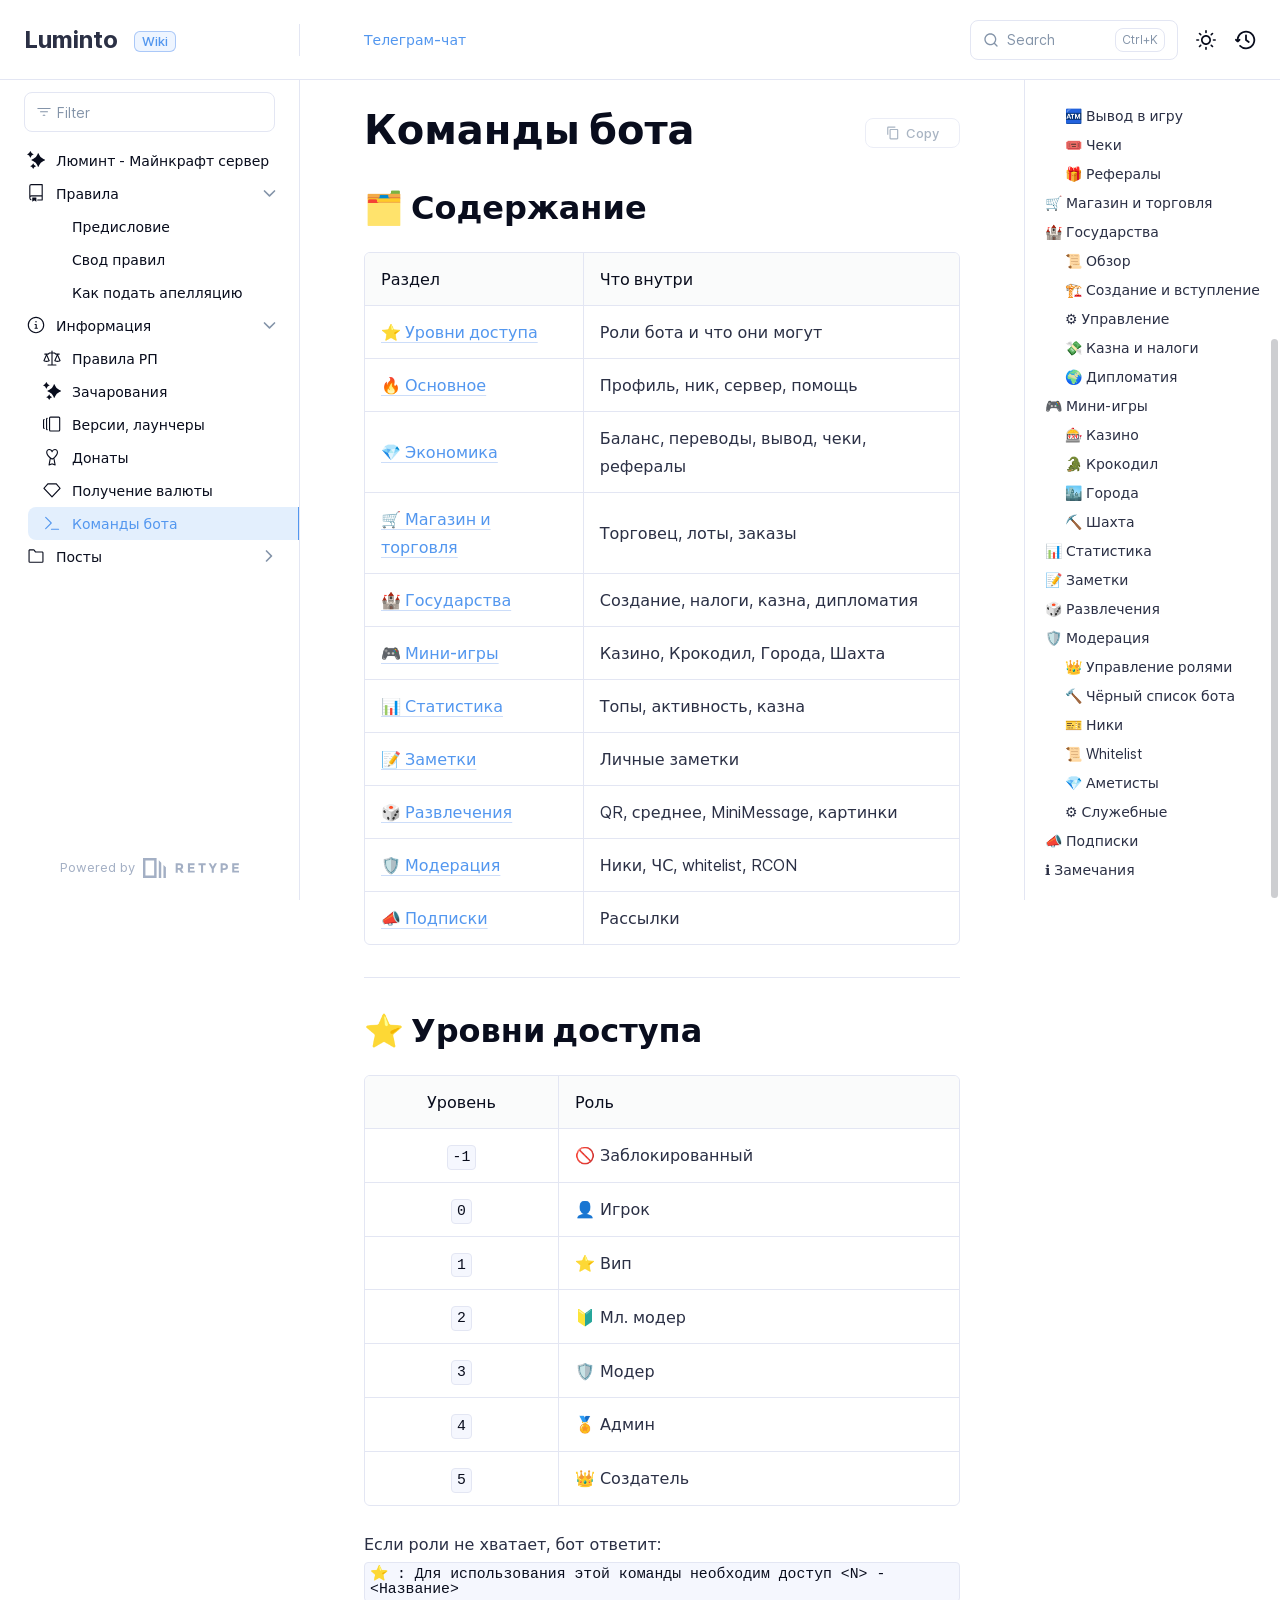
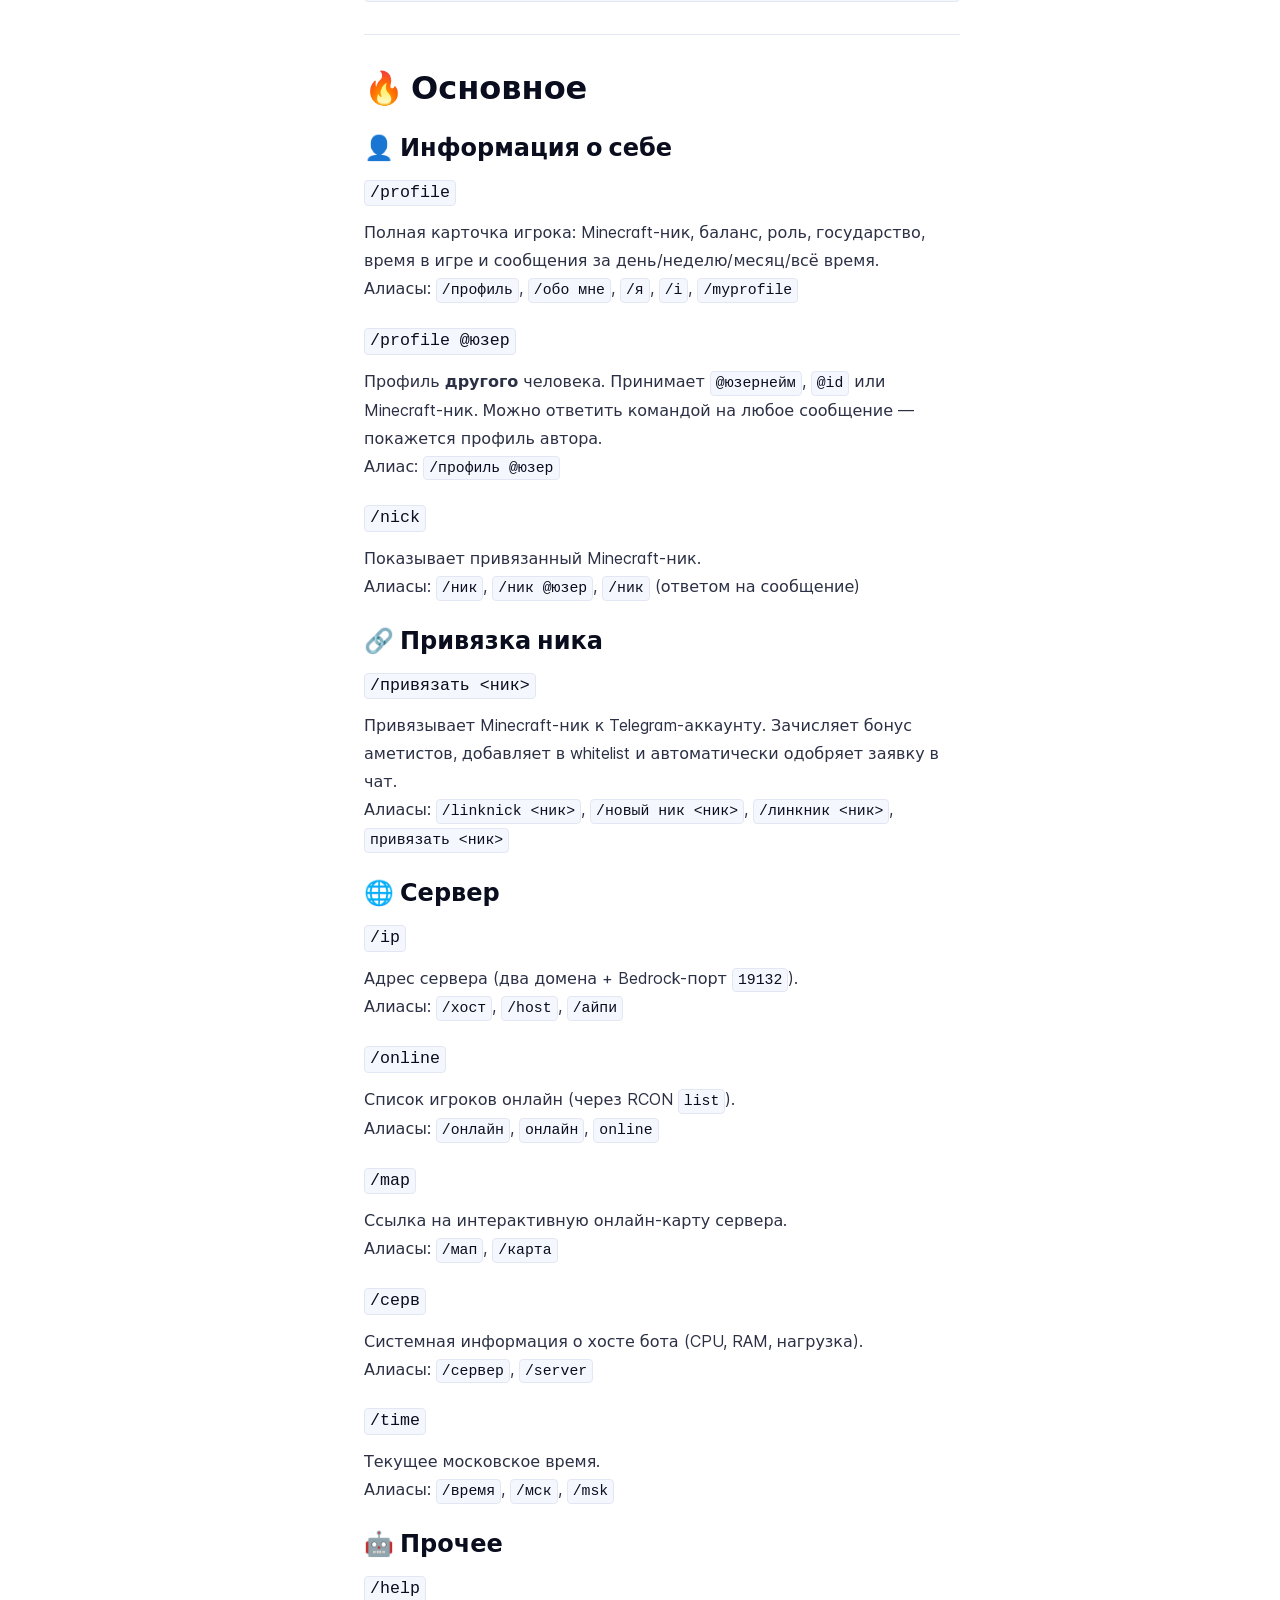
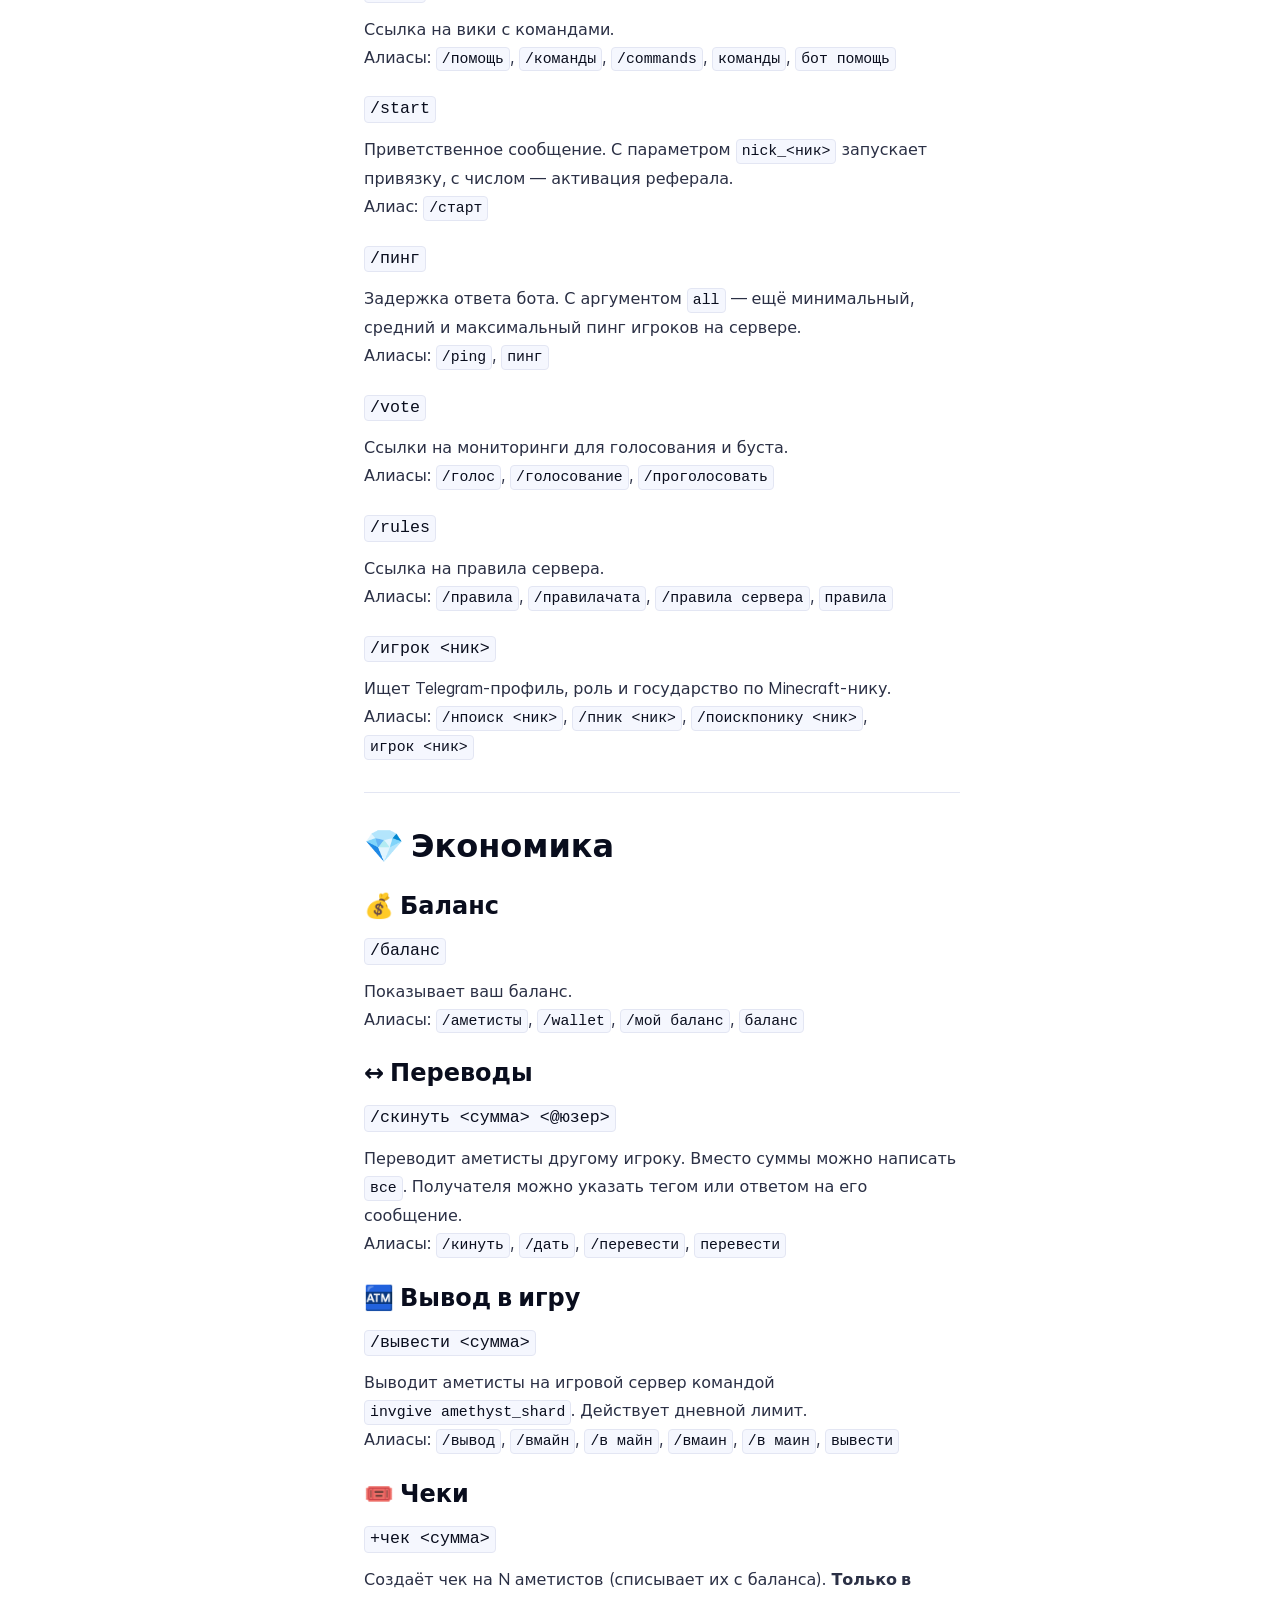
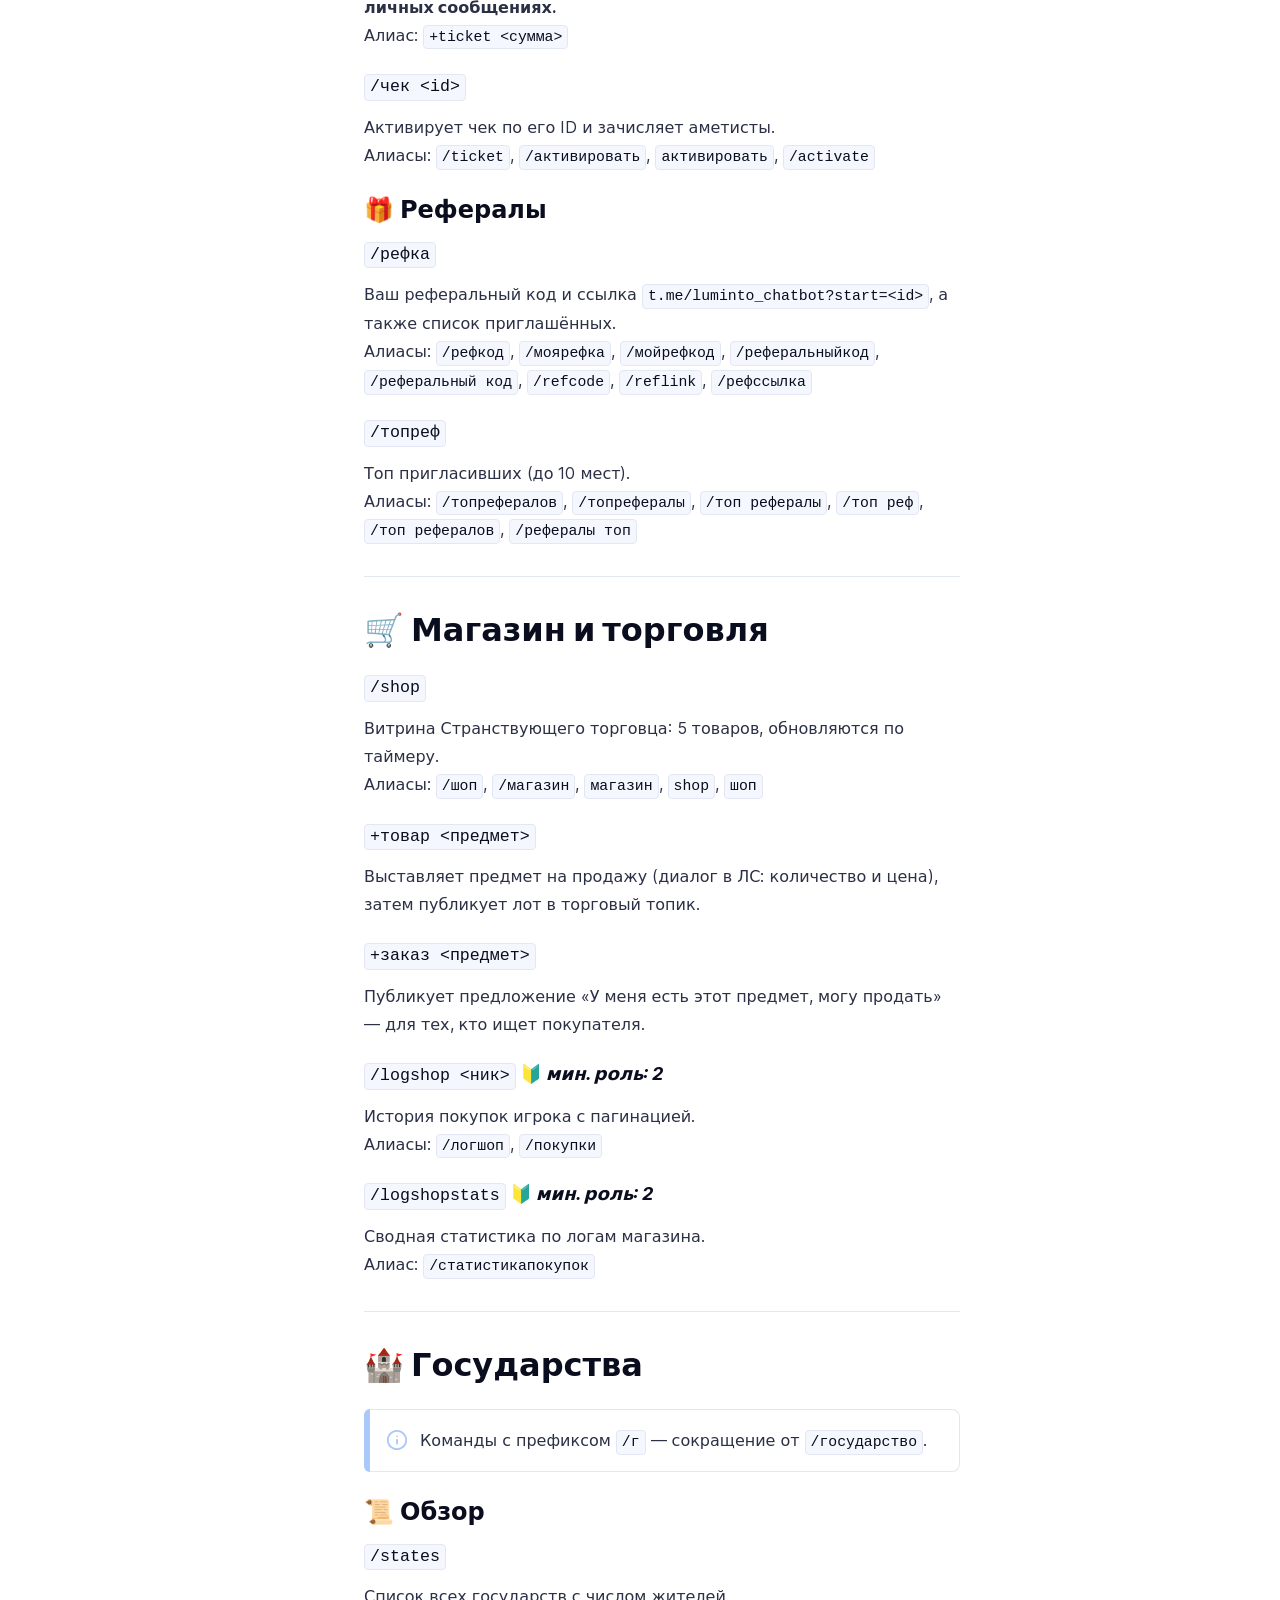
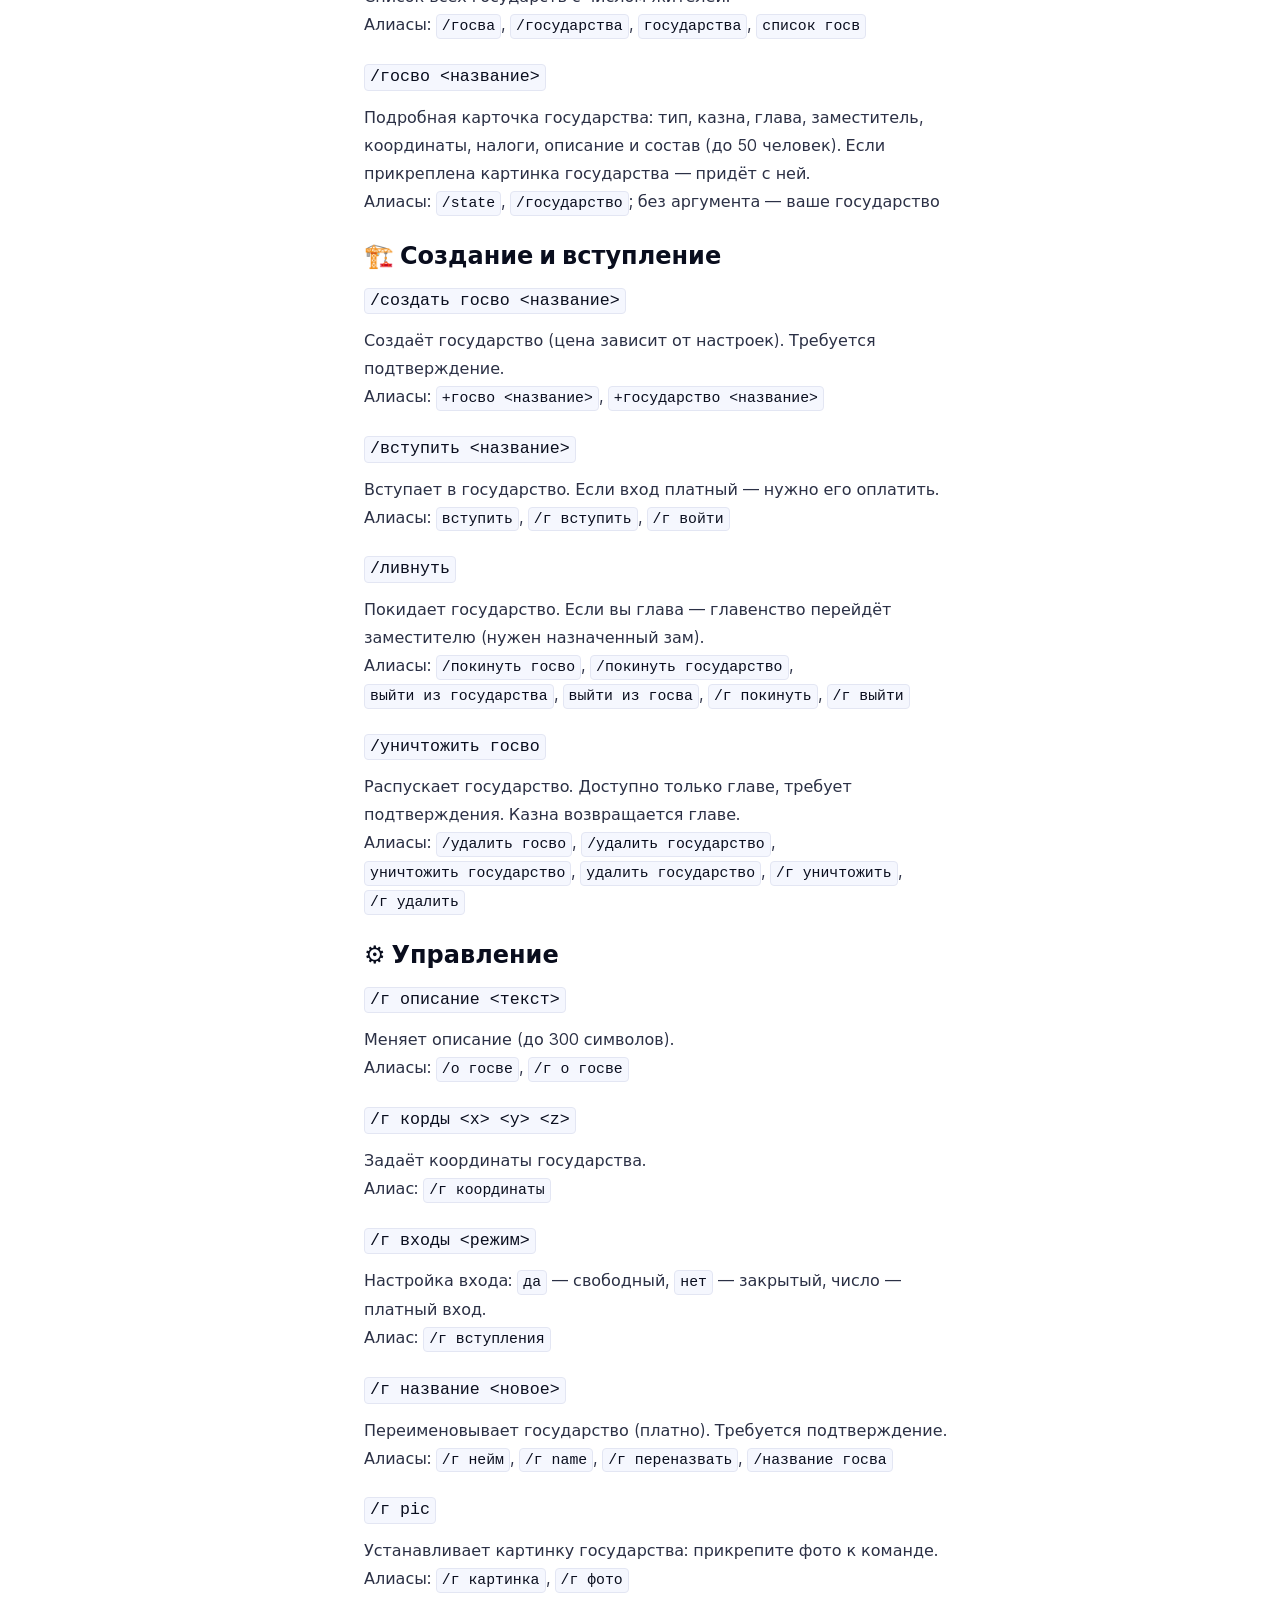
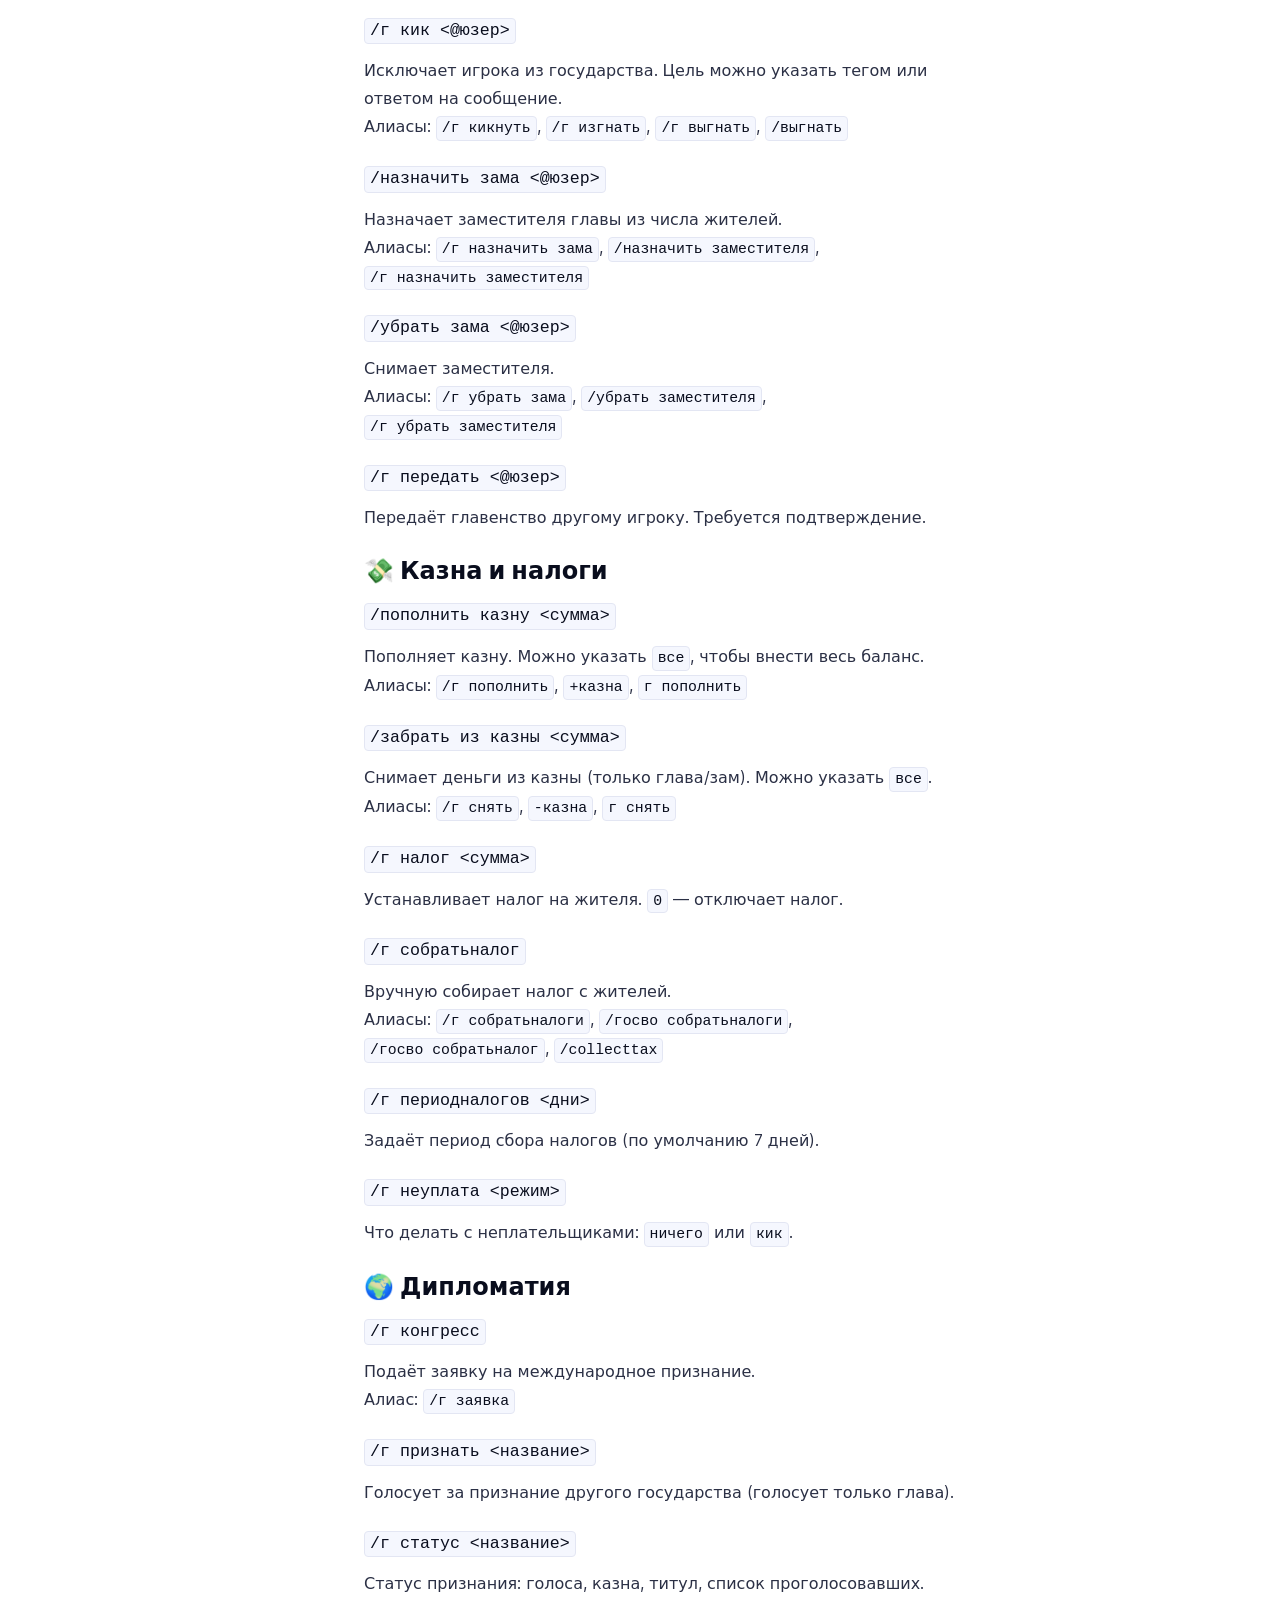
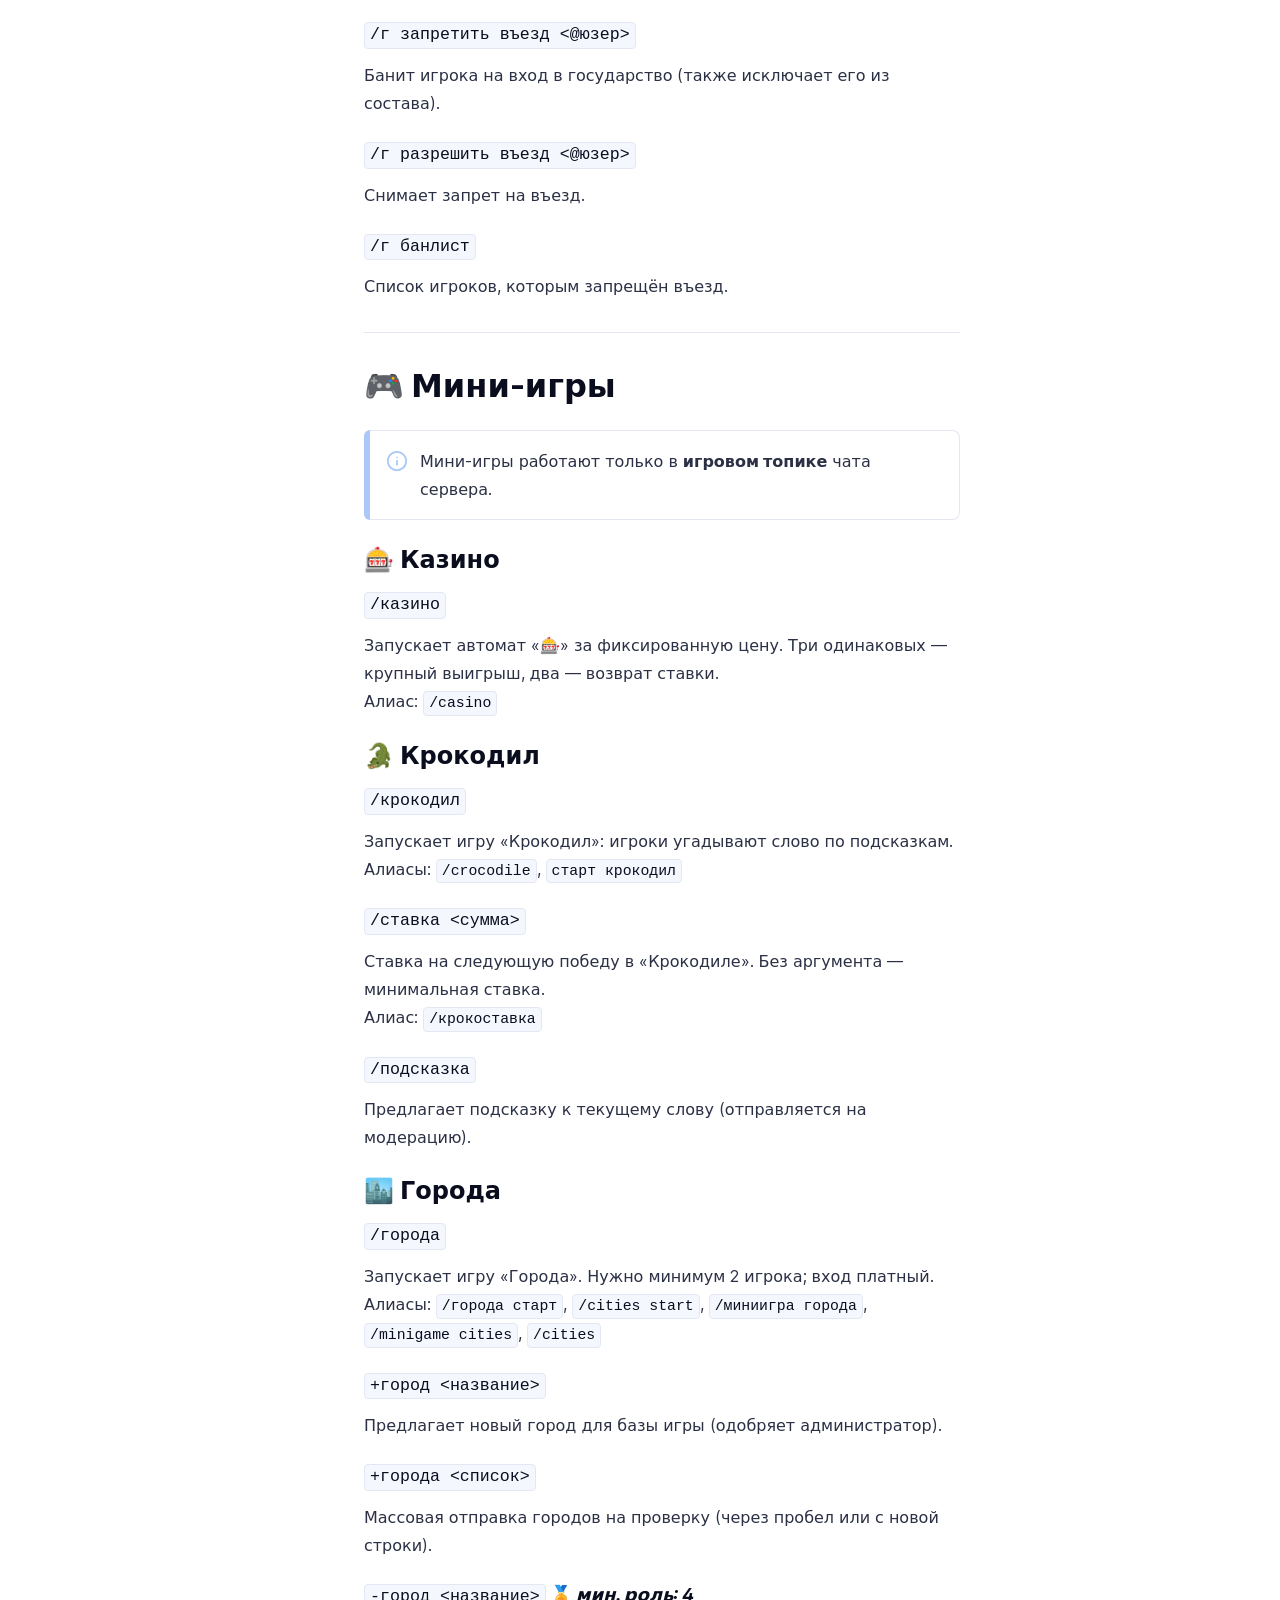
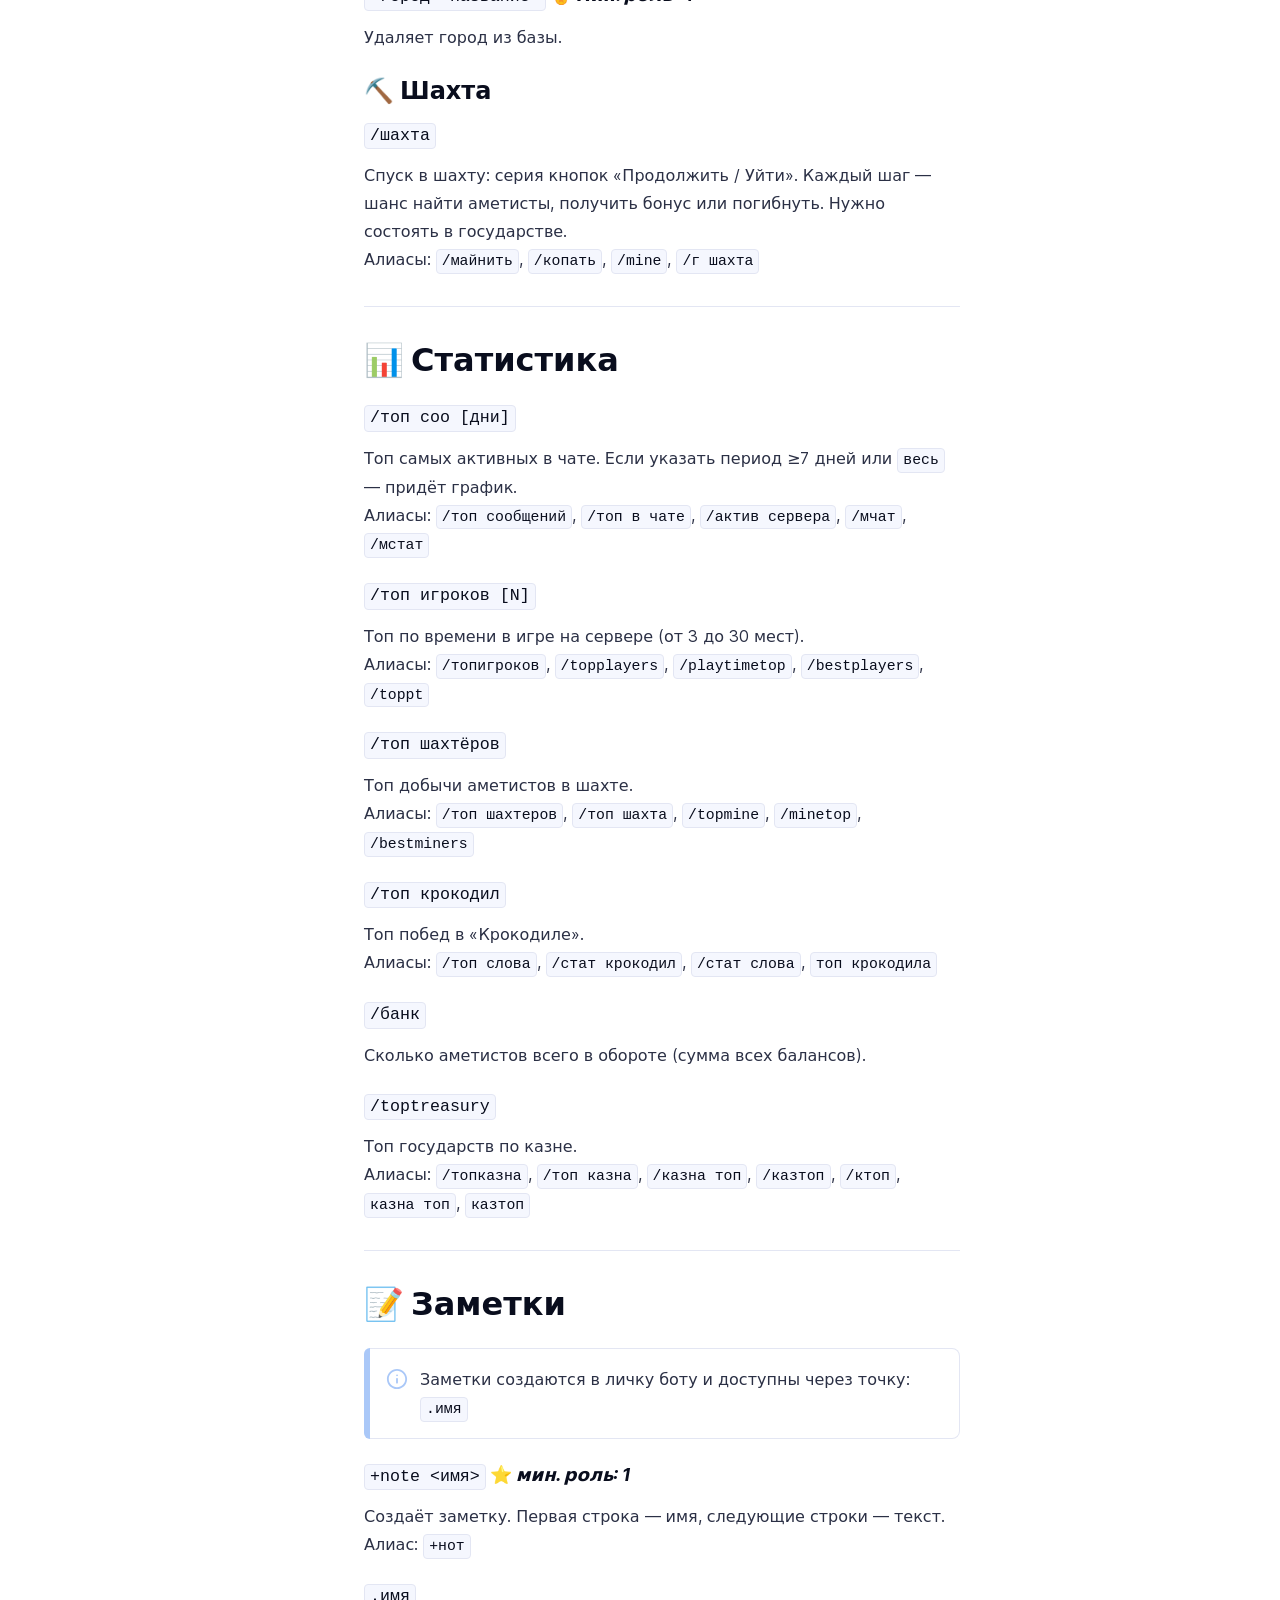
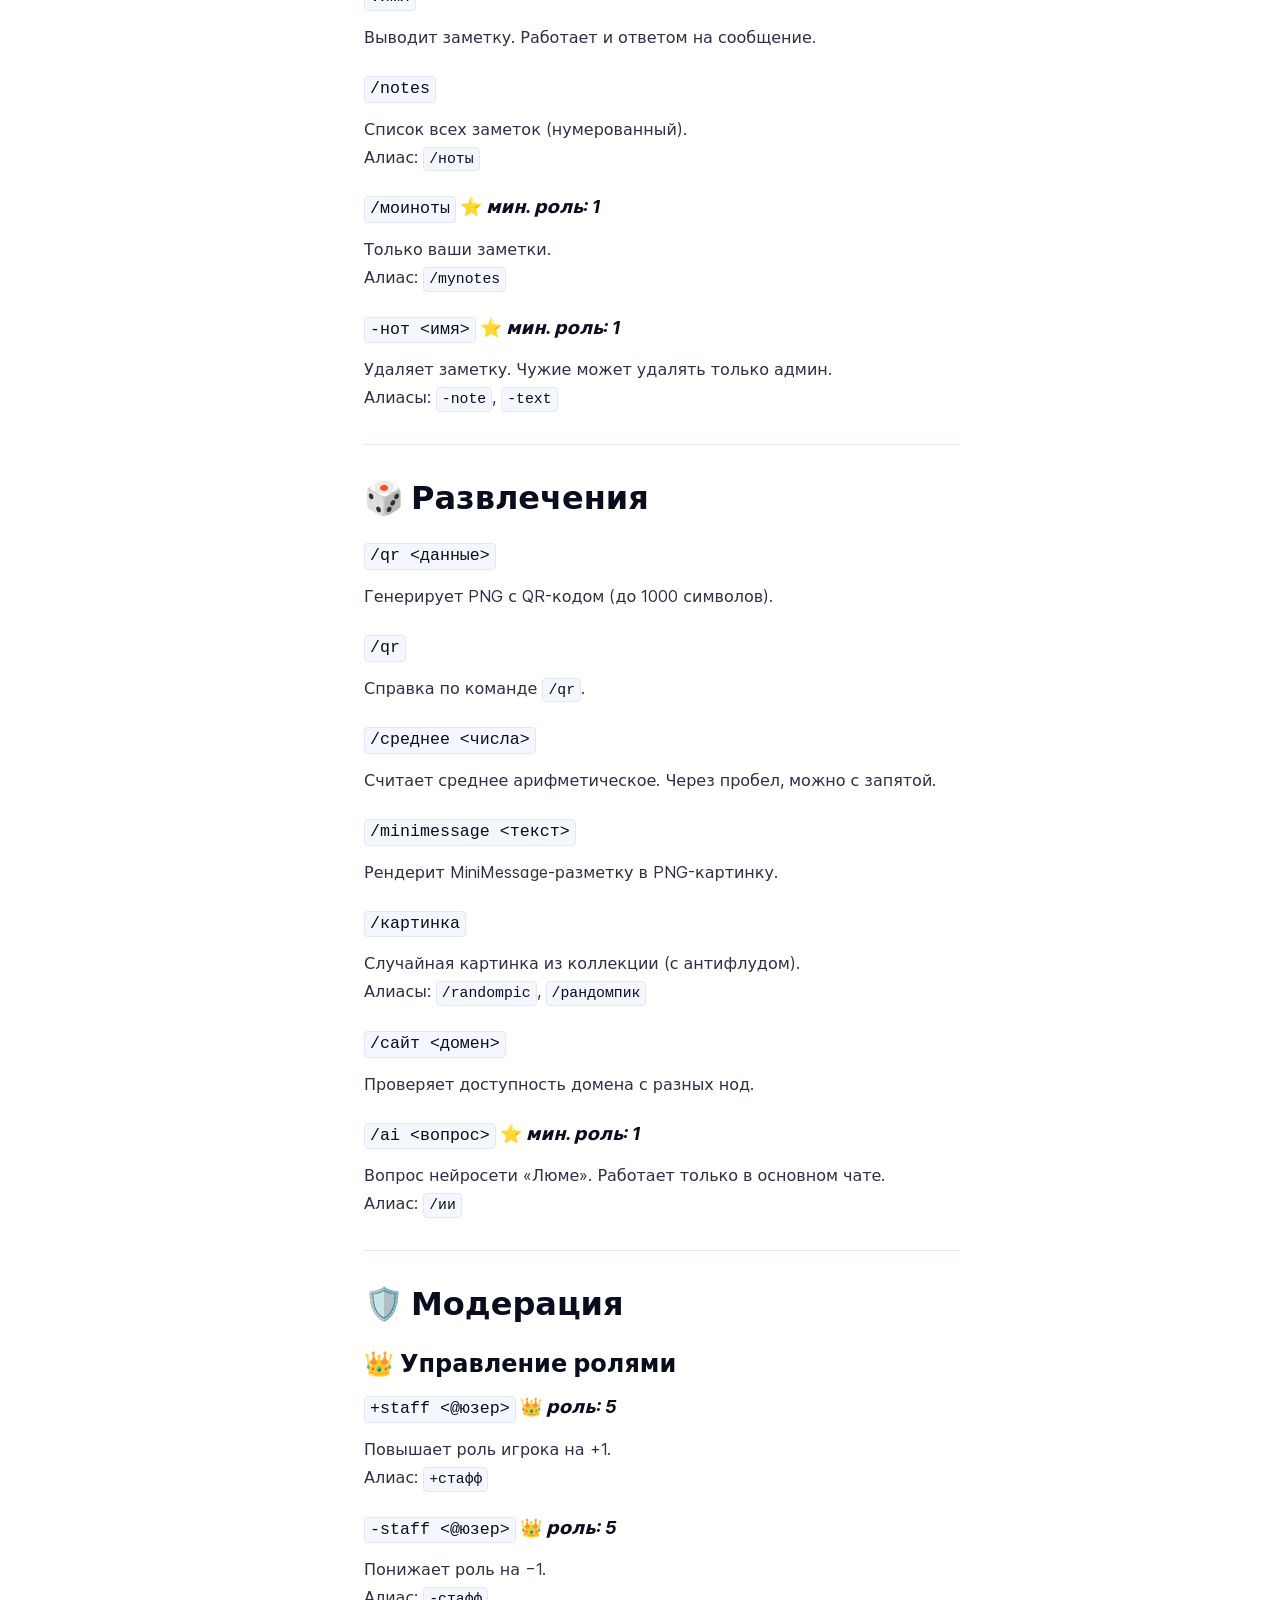
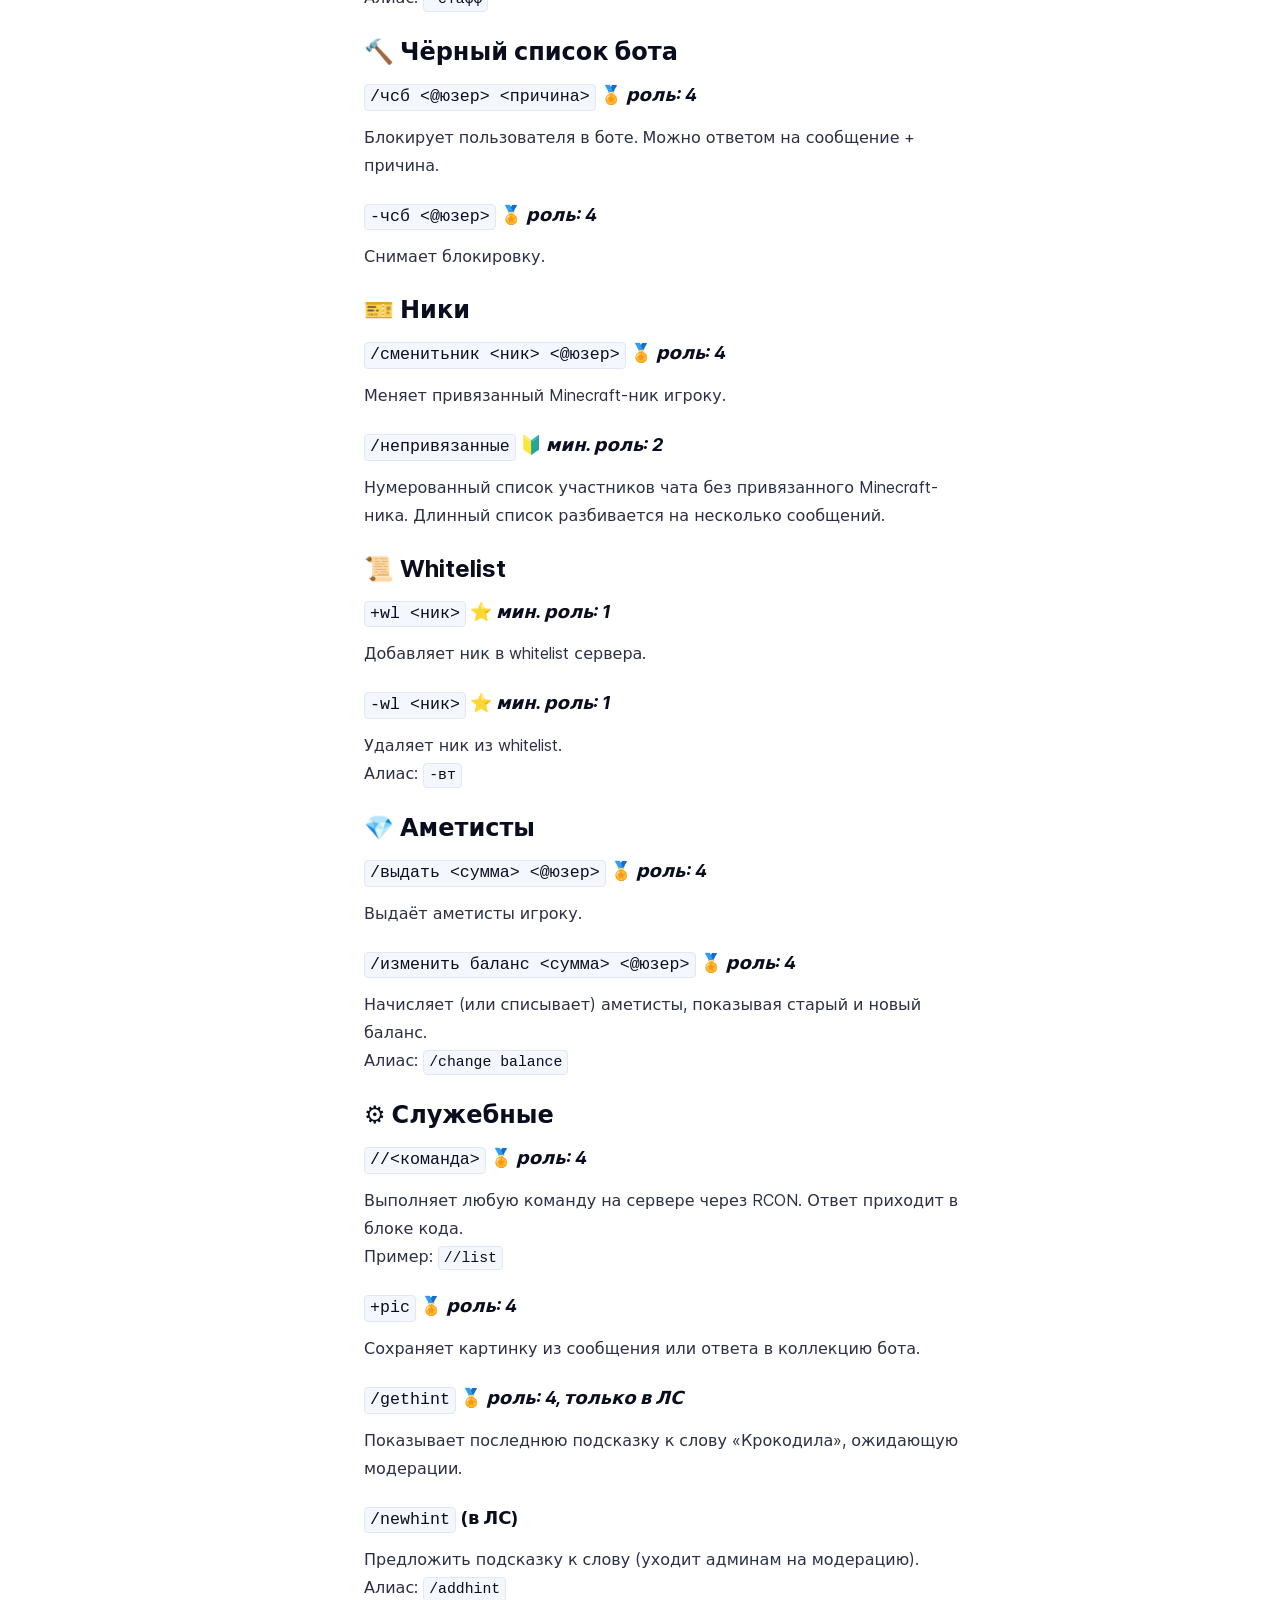
==== commit 217c0da3: "Автоматическое обновление вики" ====
--- a/info/bot_commands/index.html
+++ b/info/bot_commands/index.html
@@ -4,7 +4,7 @@
     <meta charset="UTF-8">
     <meta name="viewport" content="width=device-width,initial-scale=1">
     <meta name="color-scheme" content="light dark">
-    <meta name="turbo-cache-control" content="no-cache" data-turbo-track="reload" data-track-token="4.6.0.846436014049">
+    <meta name="turbo-cache-control" content="no-cache" data-turbo-track="reload" data-track-token="4.6.0.846600844128">
 
     <!-- See retype.com -->
     <meta name="generator" content="Retype 4.6.0">
@@ -37,11 +37,11 @@
 
     <script data-cfasync="false">(function(){var cl=document.documentElement.classList,ls=localStorage.getItem("retype_scheme"),hd=cl.contains("dark"),hl=cl.contains("light"),wm=window.matchMedia&&window.matchMedia("(prefers-color-scheme: dark)").matches;if(ls==="dark"||(!ls&&wm&&!hd&&!hl)){cl.remove("light");cl.add("dark")}else if(ls==="light"||(!ls&&!wm&&!hd&&!hl)){cl.remove("dark");cl.add("light")}})();</script>
 
-    <link href="../../resources/css/retype.css?v=4.6.0.846436014049" rel="stylesheet">
-
-    <script data-cfasync="false" src="../../resources/js/config.js?v=4.6.0.846436014049" data-turbo-eval="false" defer></script>
+    <link href="../../resources/css/retype.css?v=4.6.0.846600844128" rel="stylesheet">
+
+    <script data-cfasync="false" src="../../resources/js/config.js?v=4.6.0.846600844128" data-turbo-eval="false" defer></script>
     <script data-cfasync="false" src="../../resources/js/retype.js?v=4.6.0" data-turbo-eval="false" defer></script>
-    <script id="lunr-js" data-cfasync="false" src="../../resources/js/lunr.js?v=4.6.0.846436014049" data-turbo-eval="false" defer></script>
+    <script id="lunr-js" data-cfasync="false" src="../../resources/js/lunr.js?v=4.6.0.846600844128" data-turbo-eval="false" defer></script>
 </head>
 <body>
     <div id="retype-app" class="relative text-base antialiased text-base-text bg-base-bg font-body">
@@ -272,7 +272,7 @@
 </div>
 </retype-table>
 <p>Если роли не хватает, бот ответит:
-<code translate="no" v-pre>⭐️ : Для использования этой команды необходим доступ &lt;N&gt; - &lt;Название&gt;</code>.</p>
+<code translate="no" v-pre>⭐️ : Для использования этой команды необходим доступ &lt;N&gt; - &lt;Название&gt;</code></p>
 <hr>
 <h2 id="-основное"><span class="docs-emoji">&#x1F525;</span> Основное</h2>
 <h3 id="-информация-о-себе"><span class="docs-emoji">&#x1F464;</span> Информация о себе</h3>
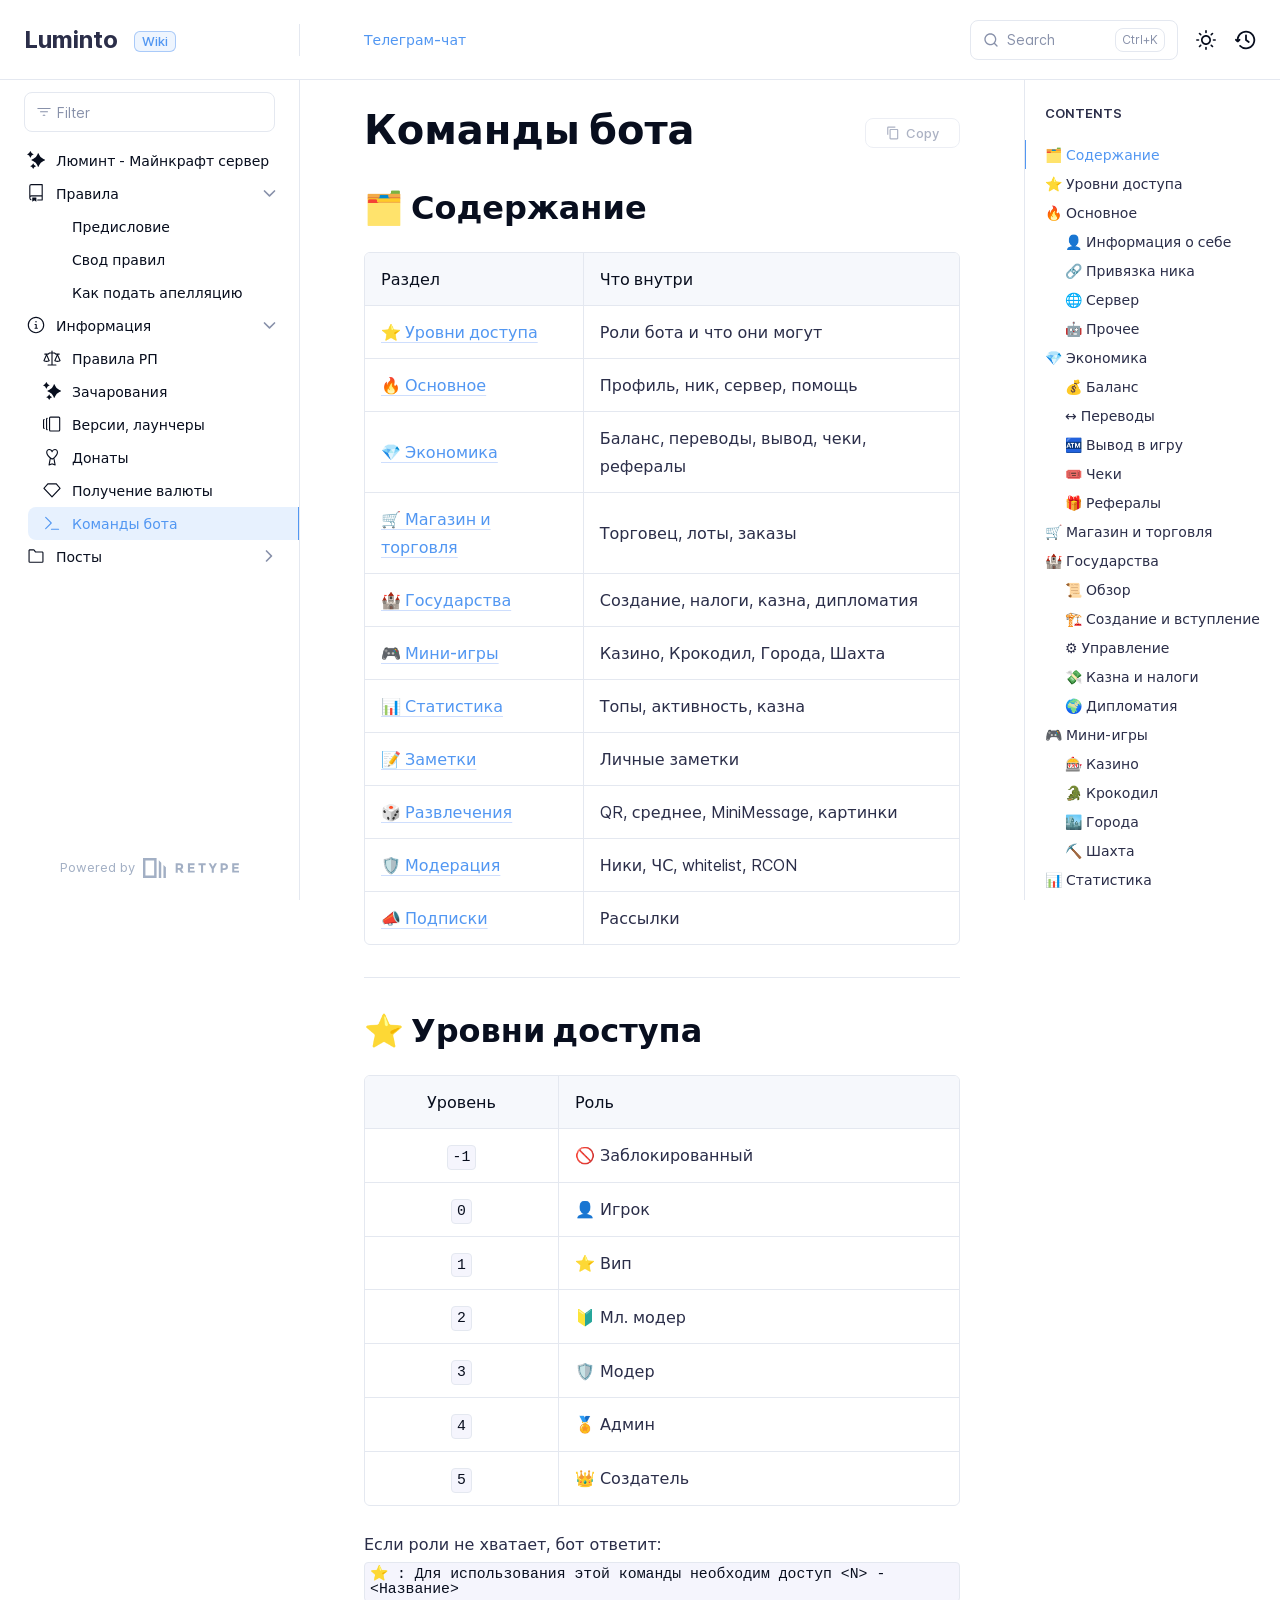
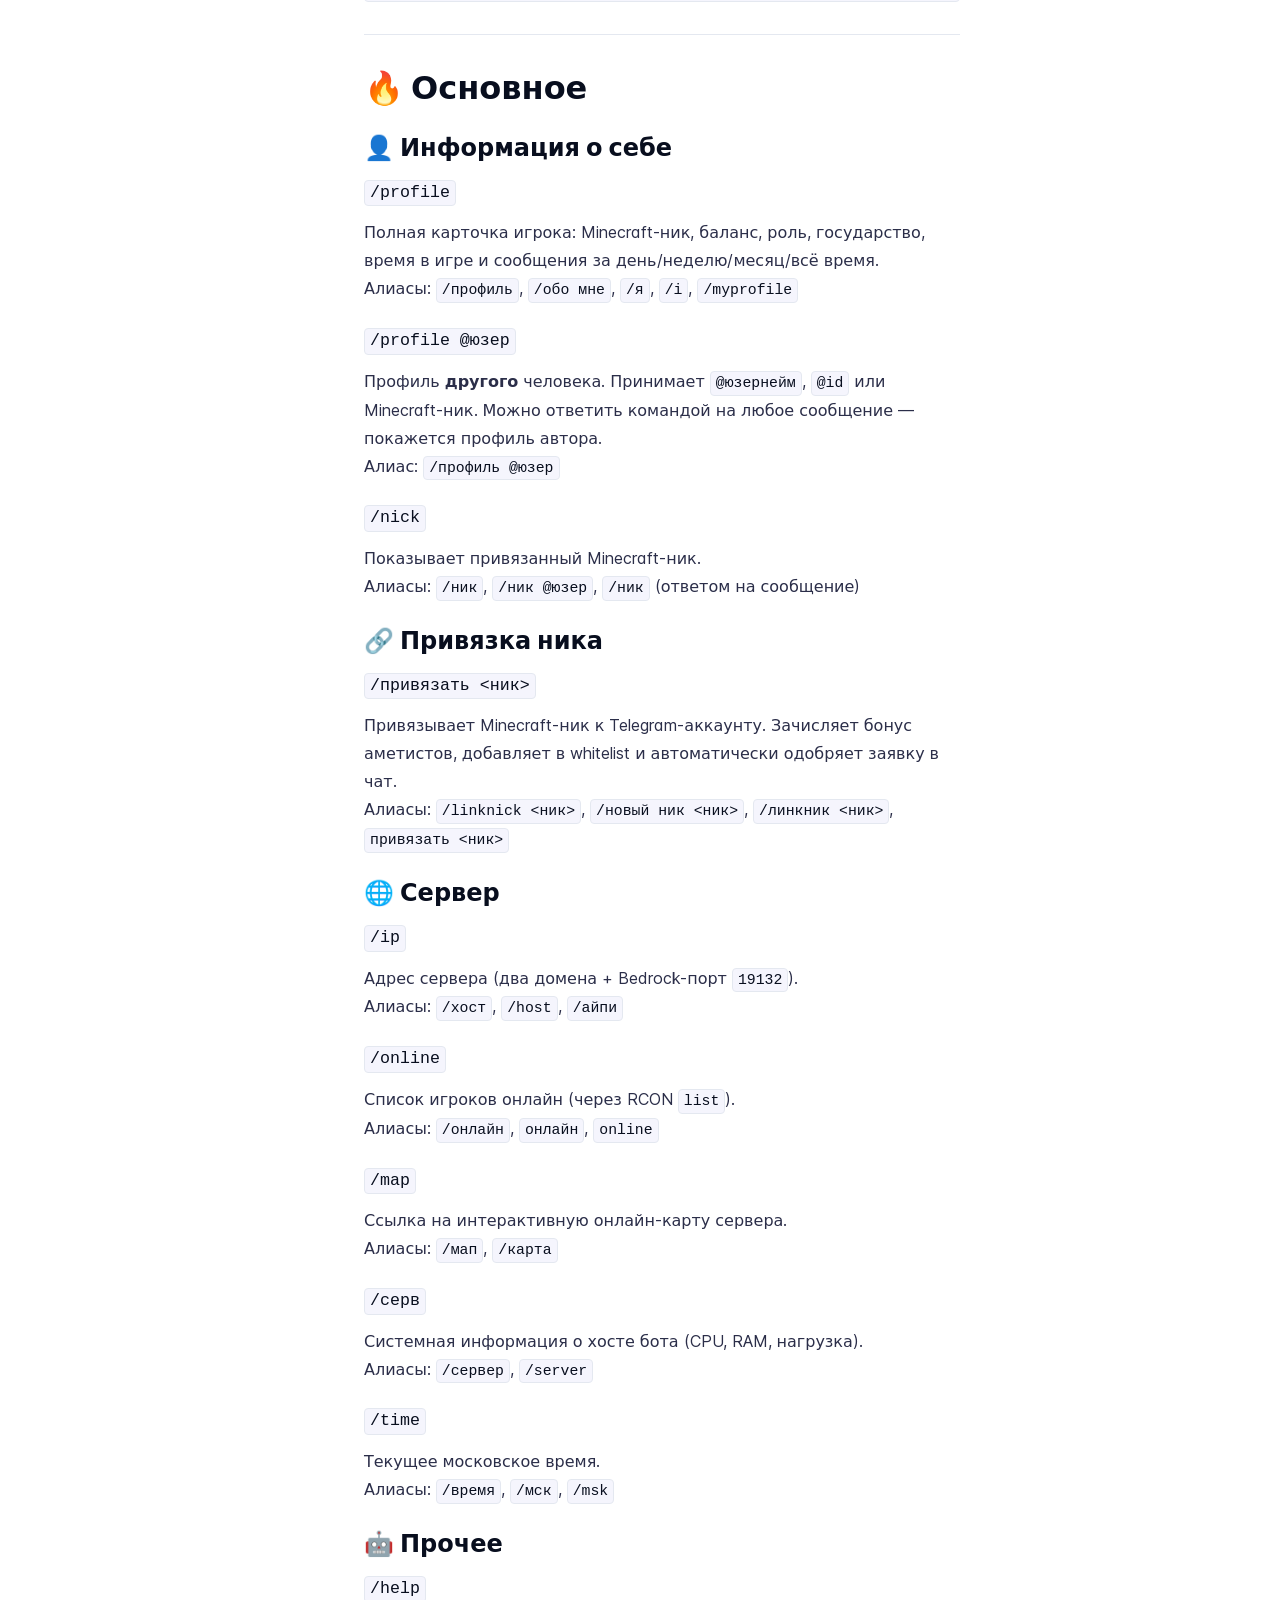
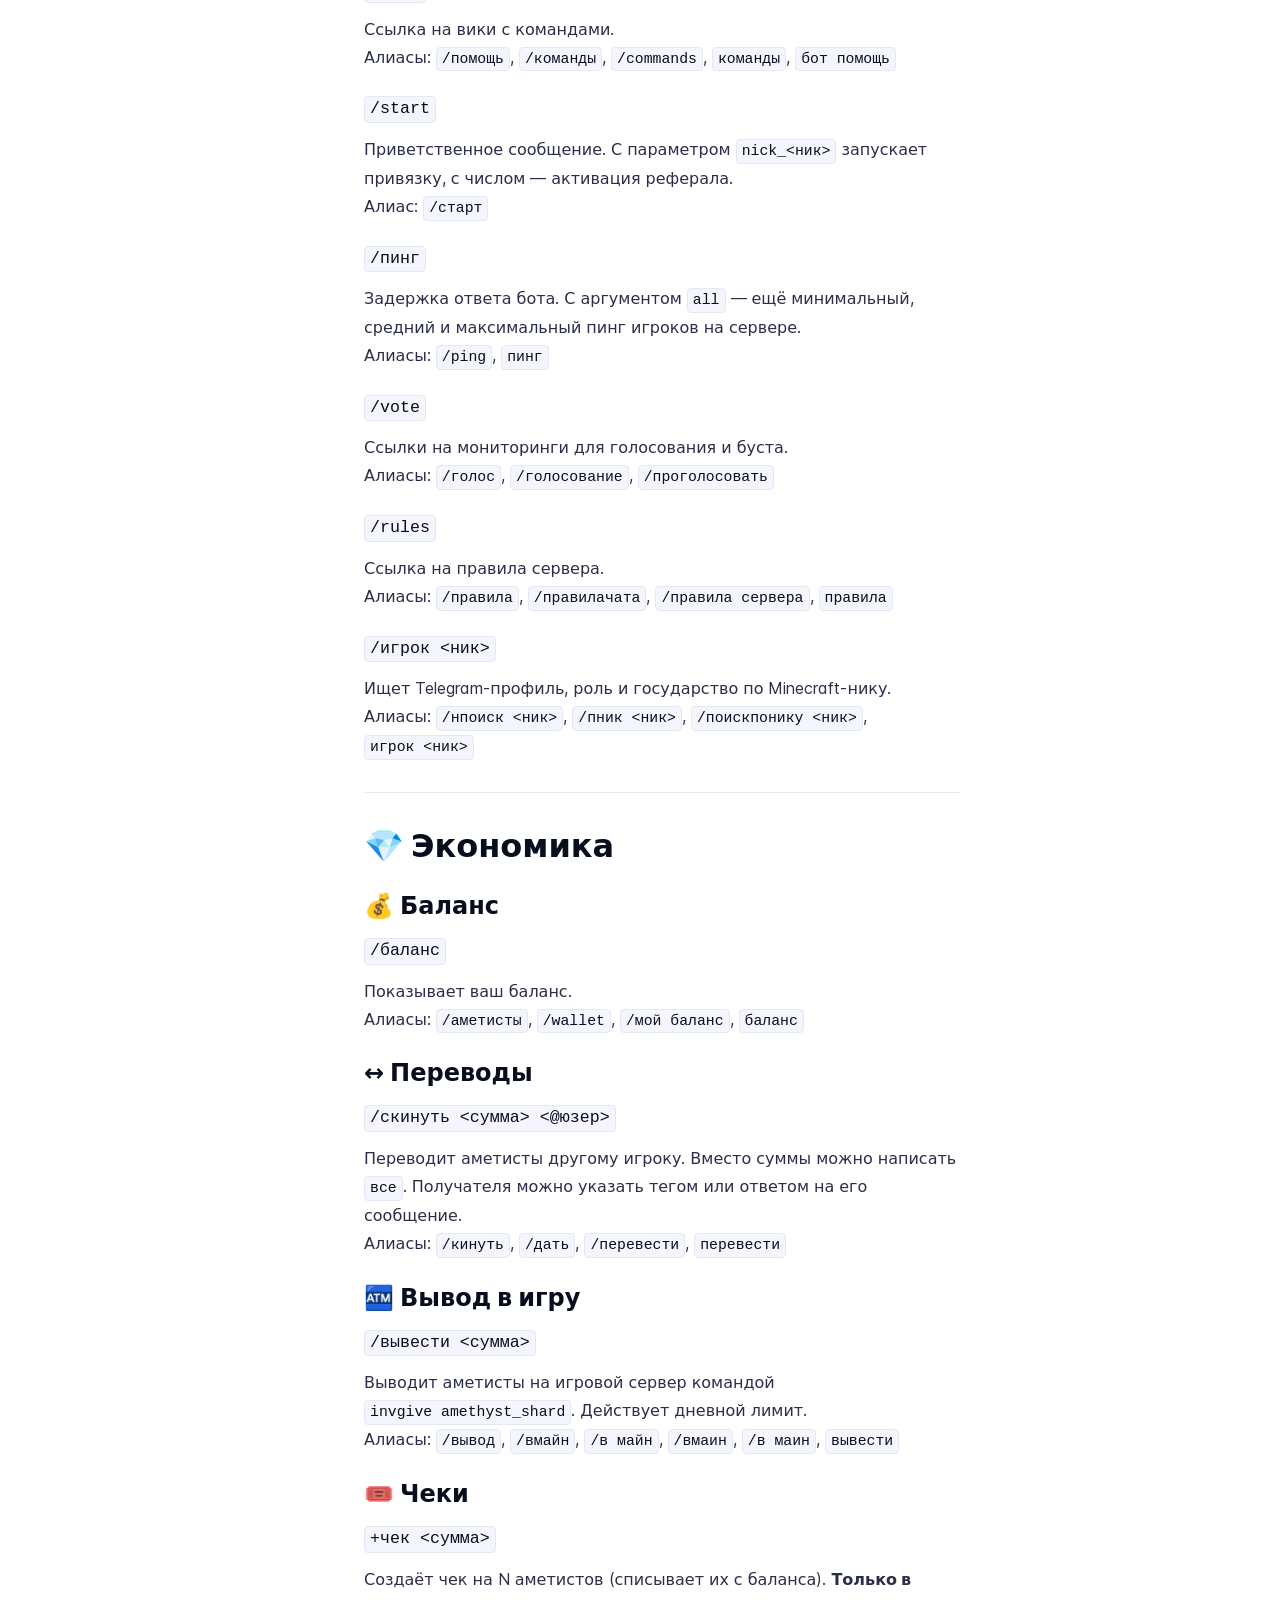
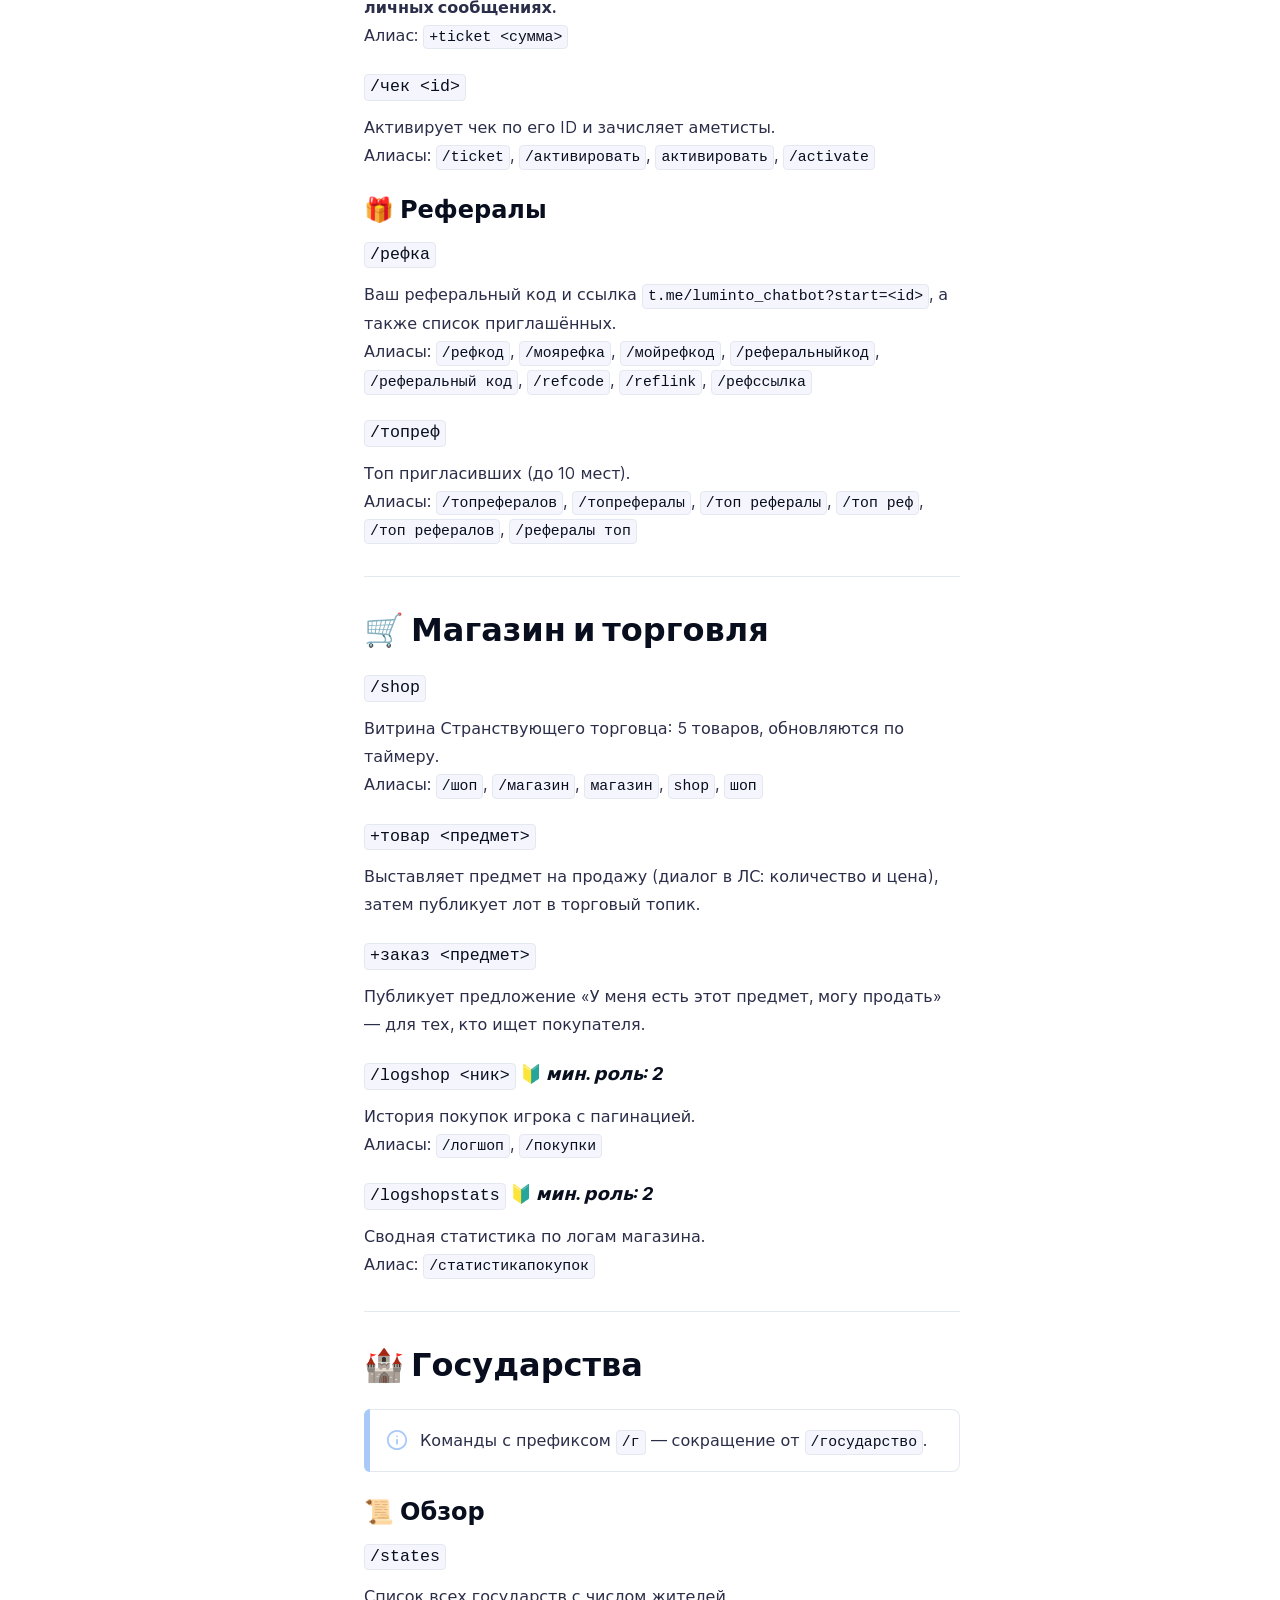
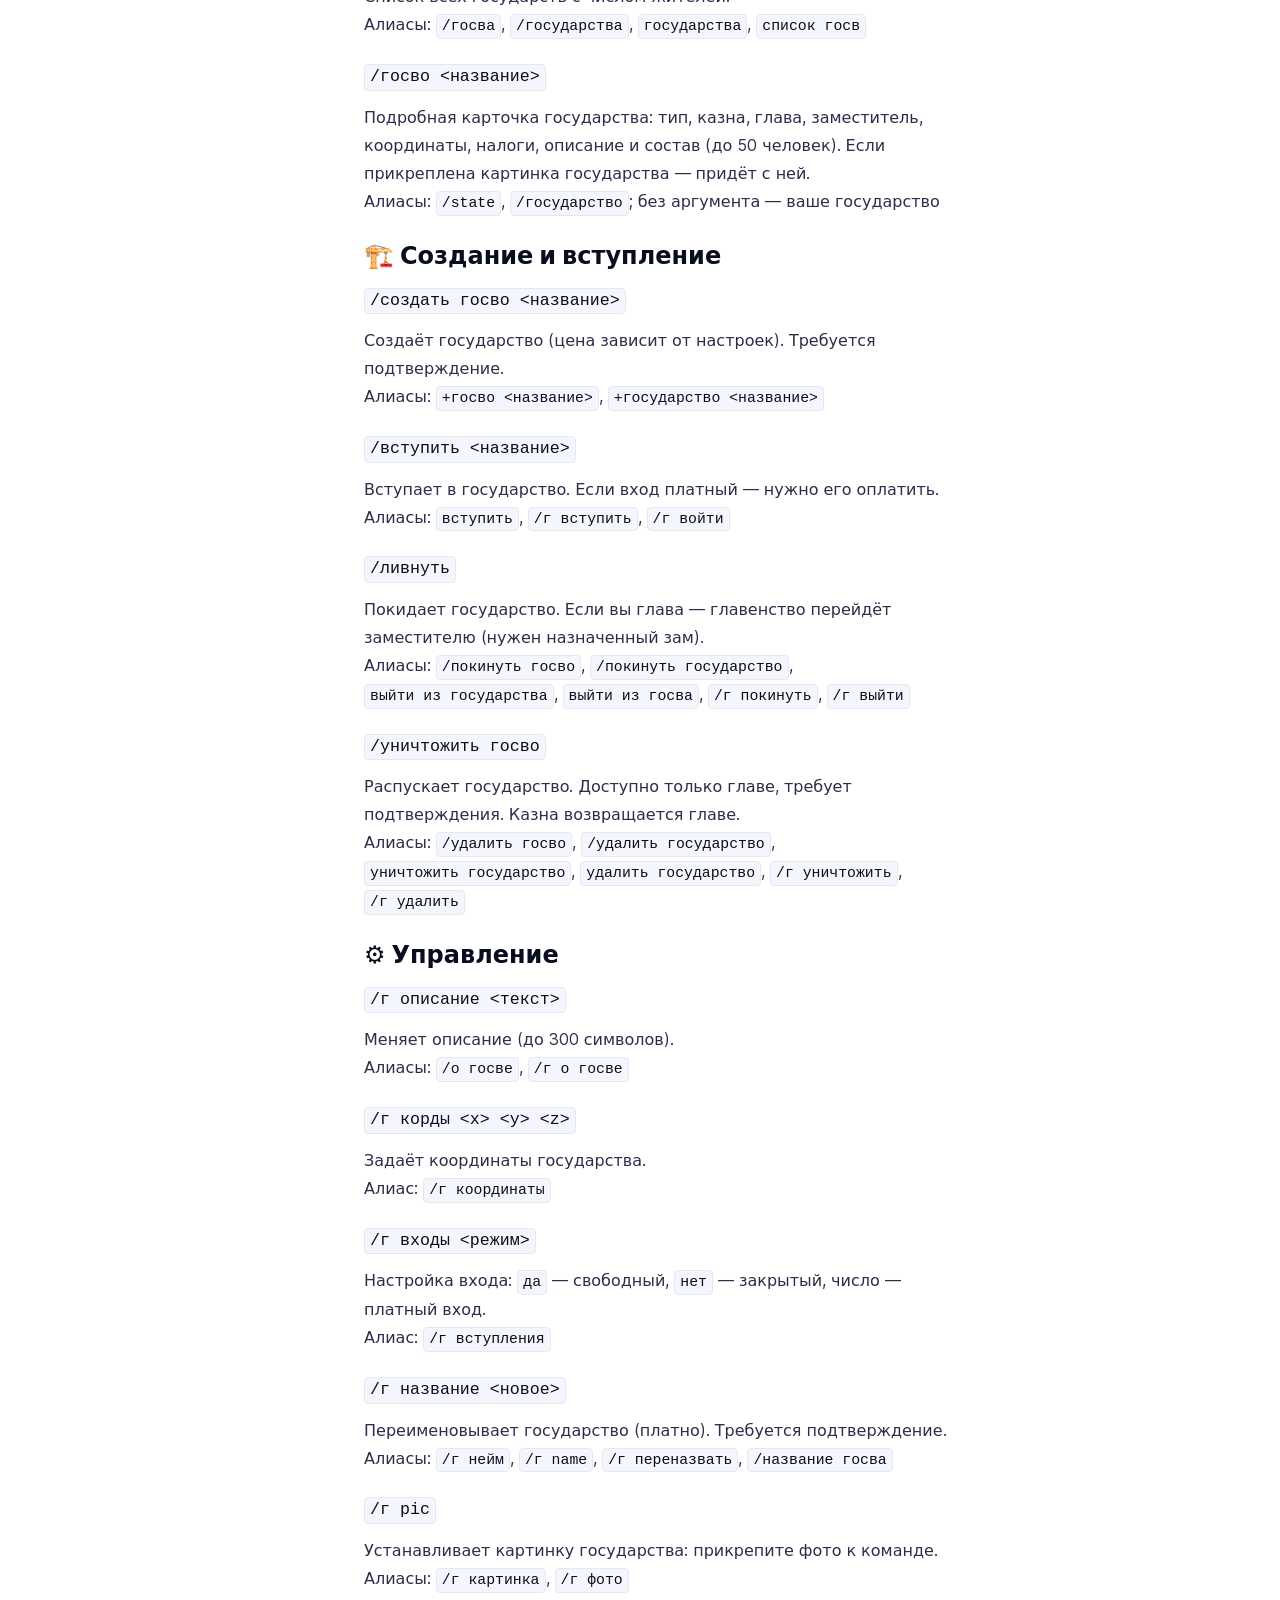
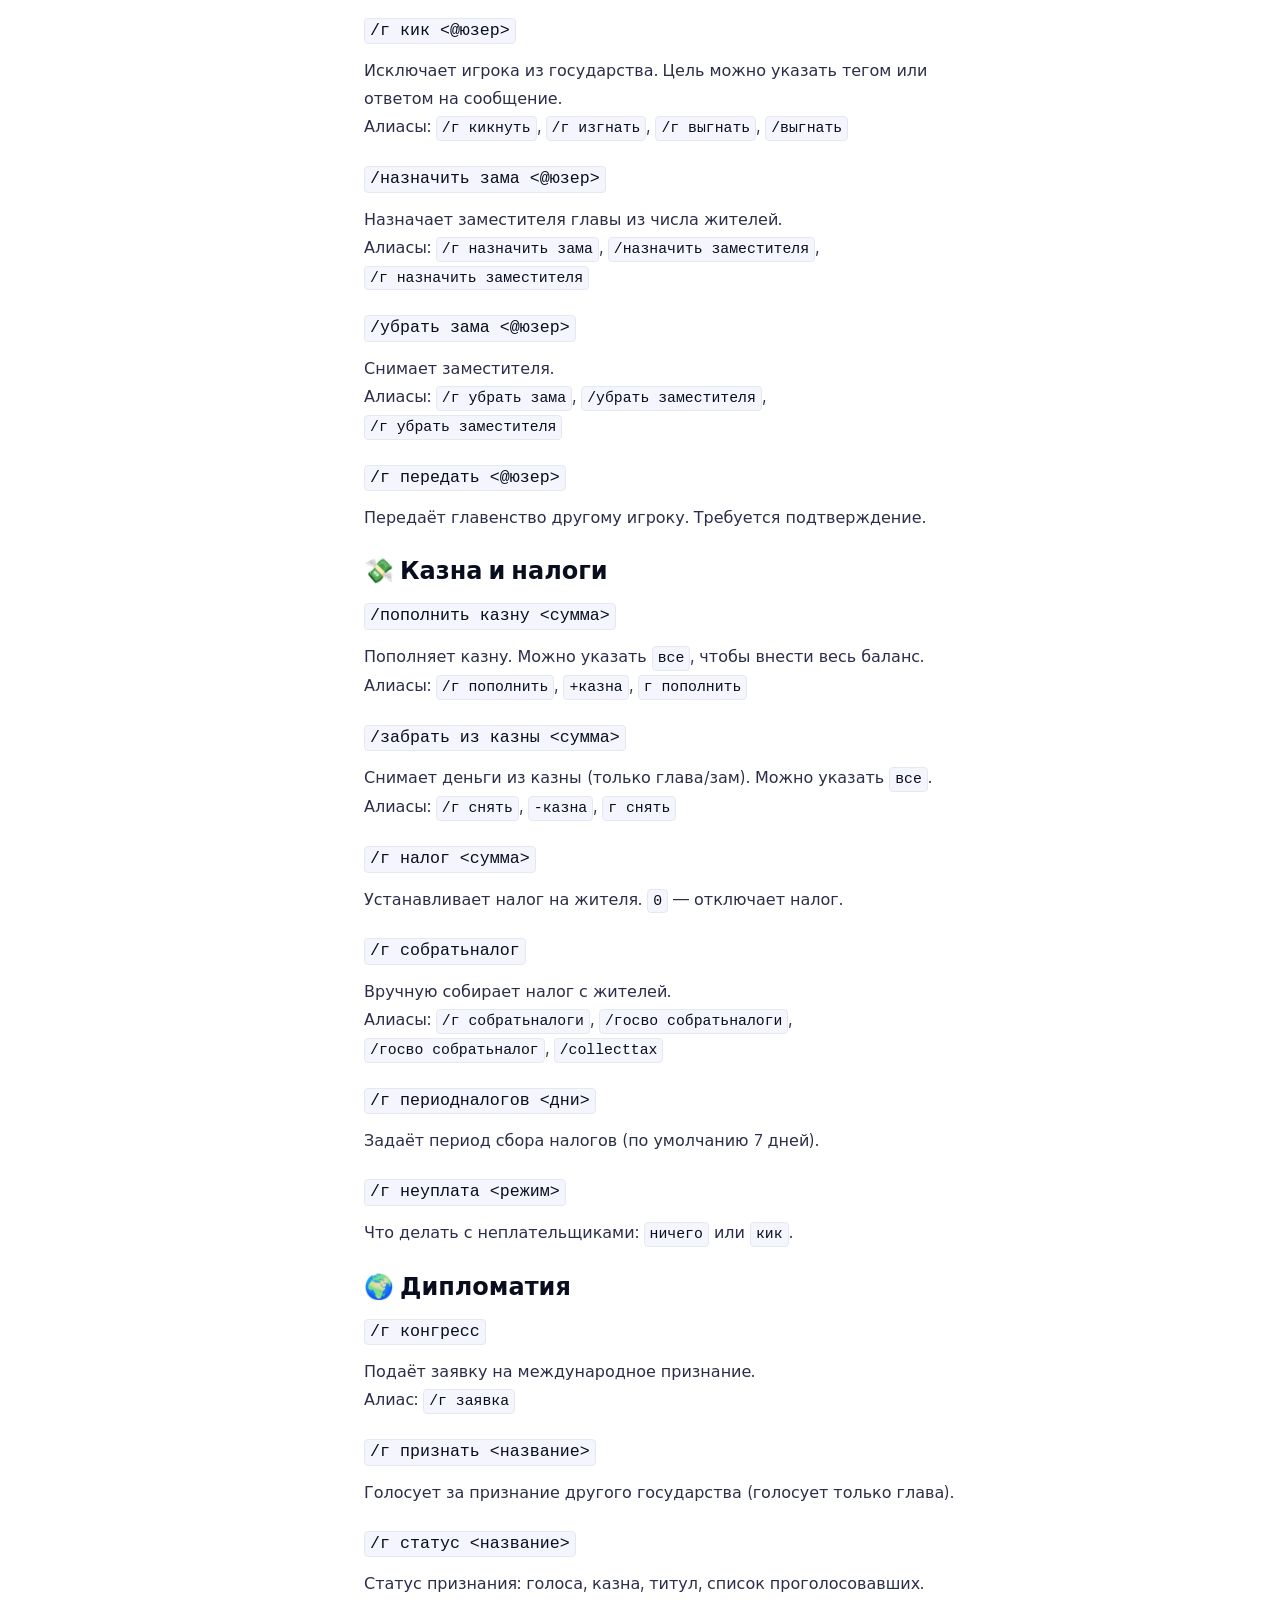
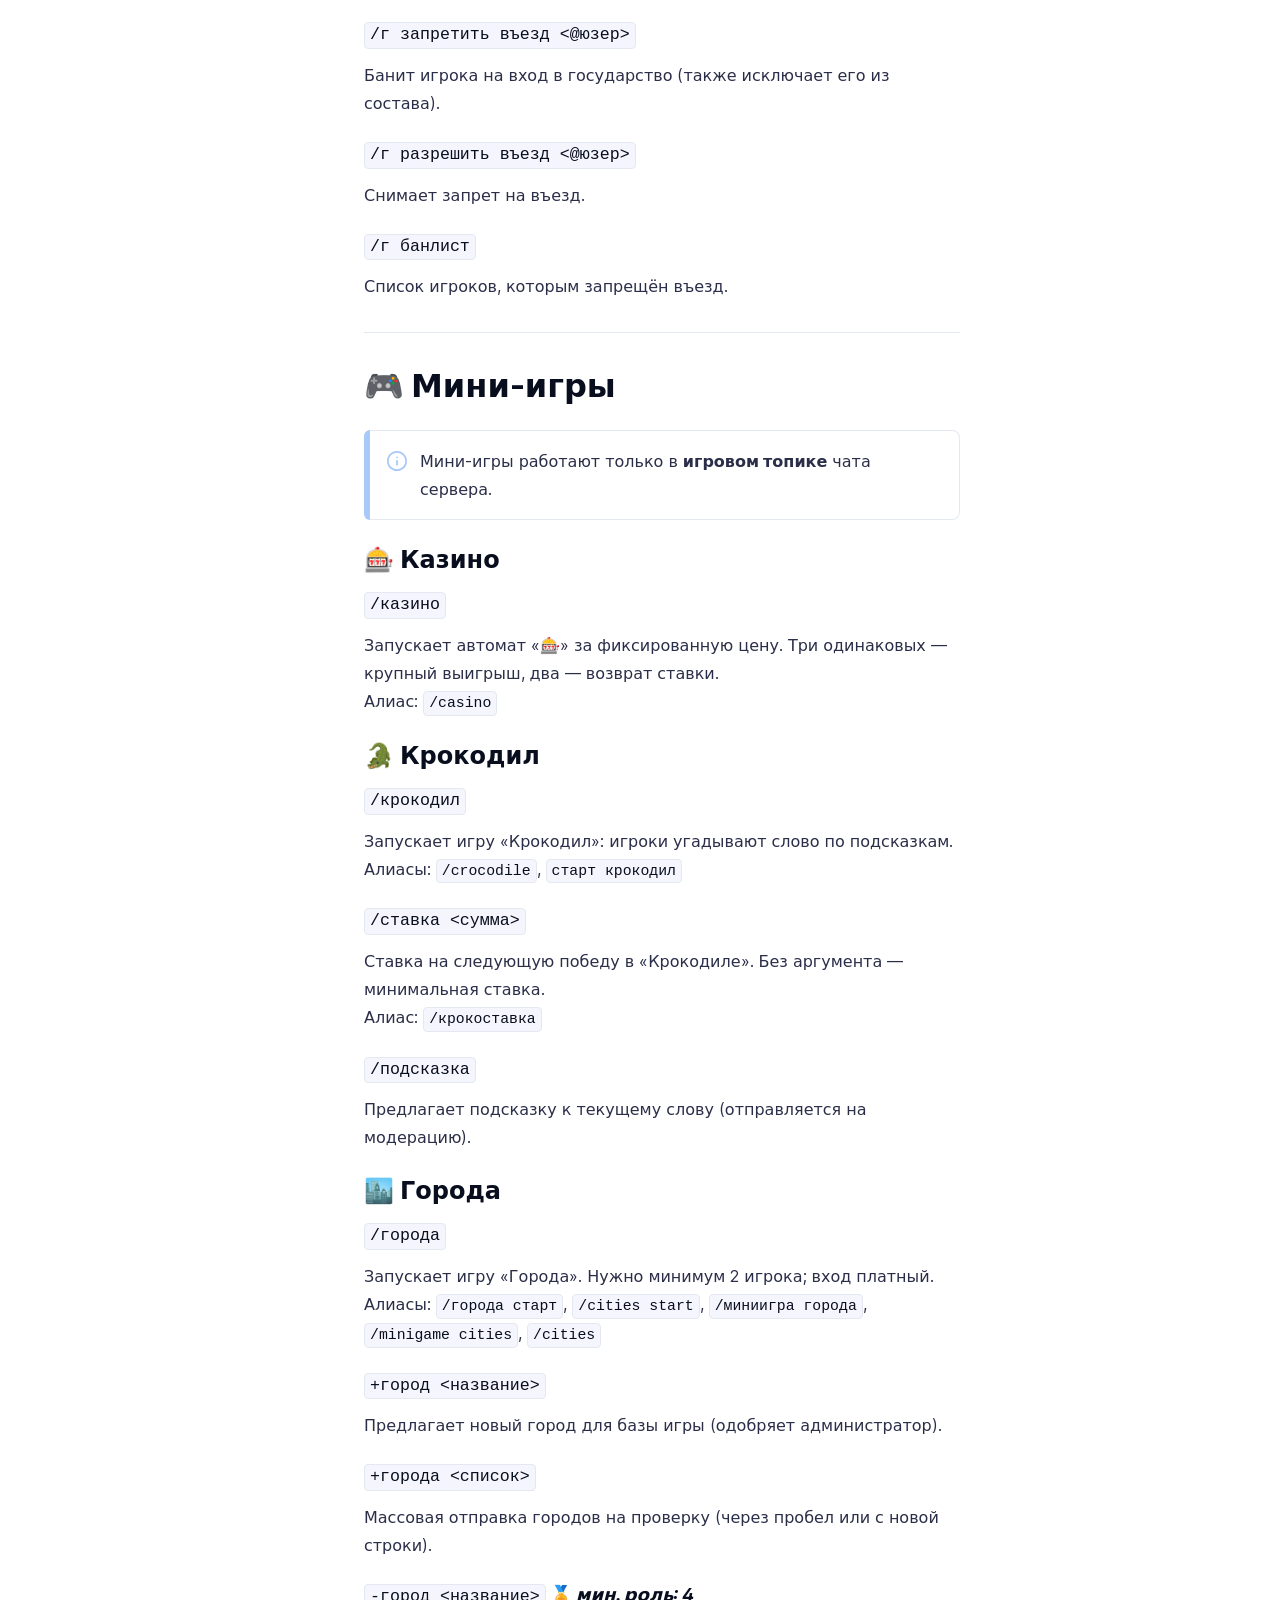
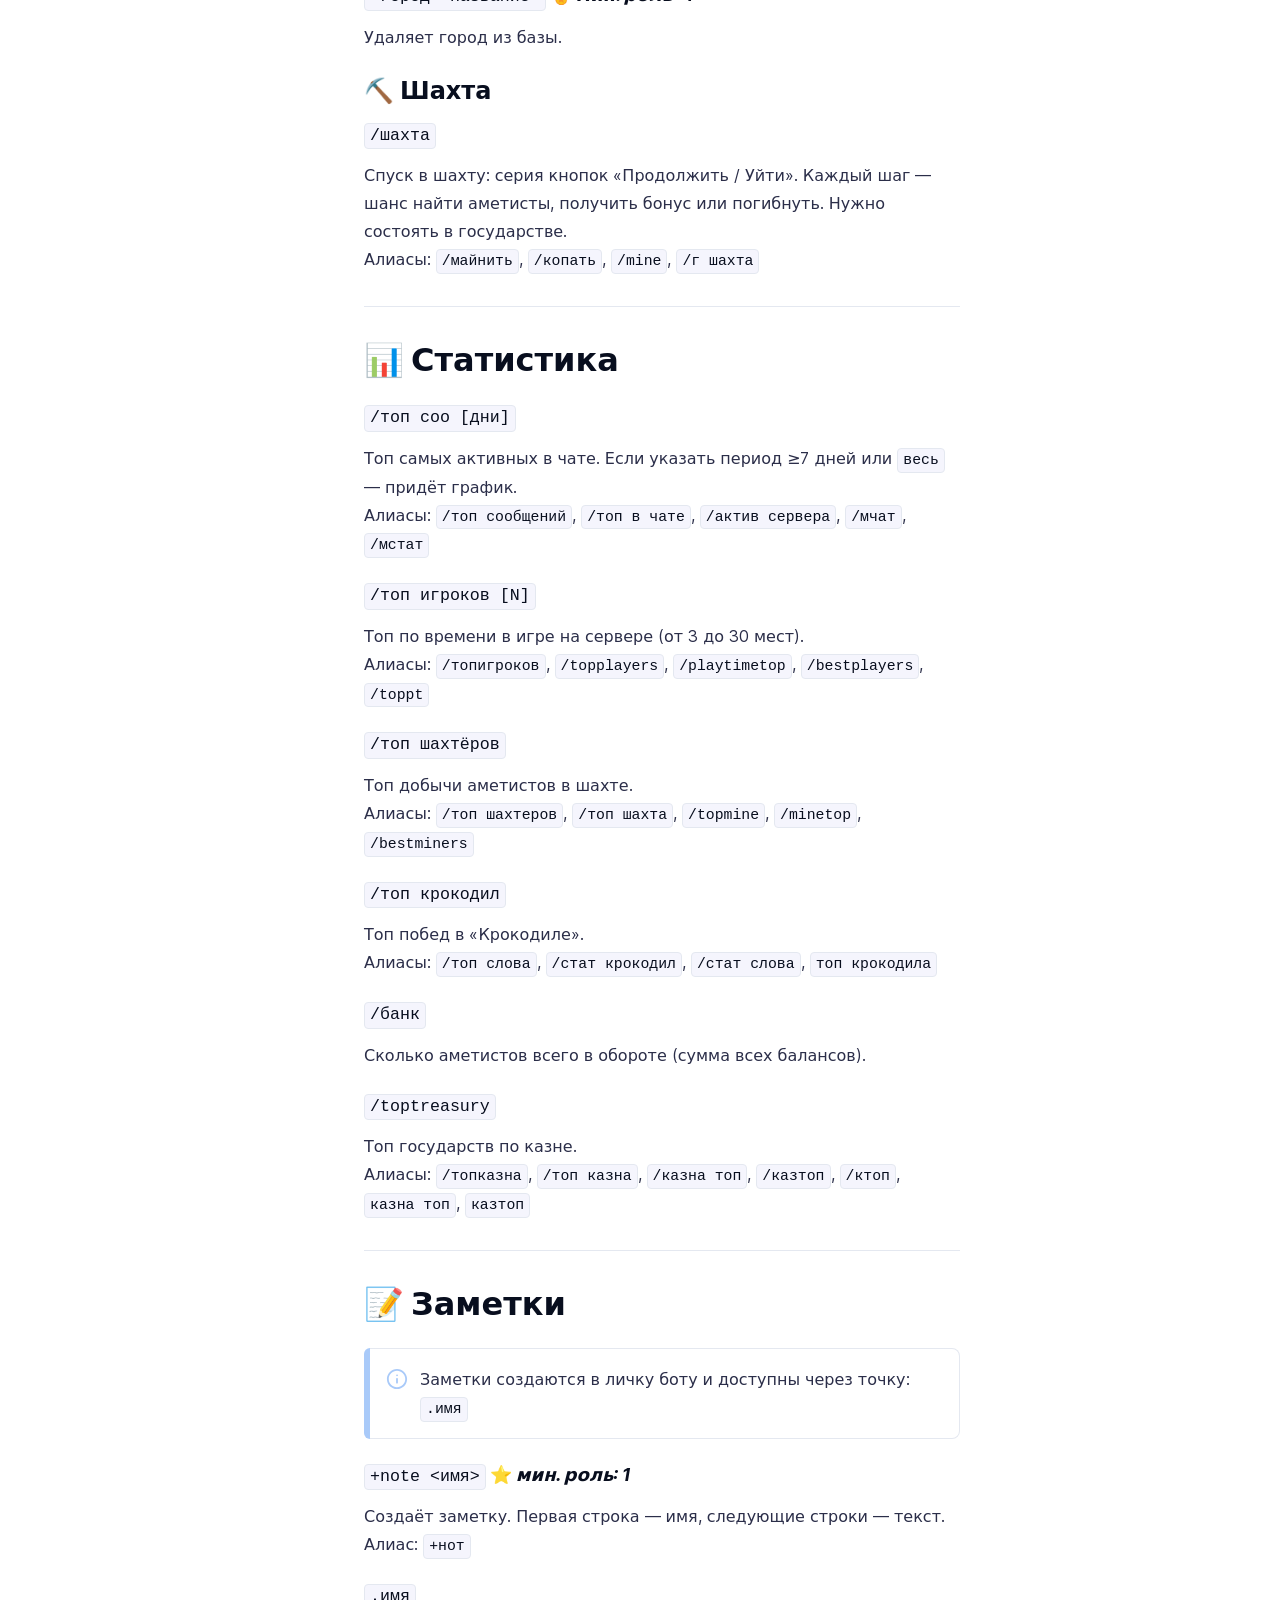
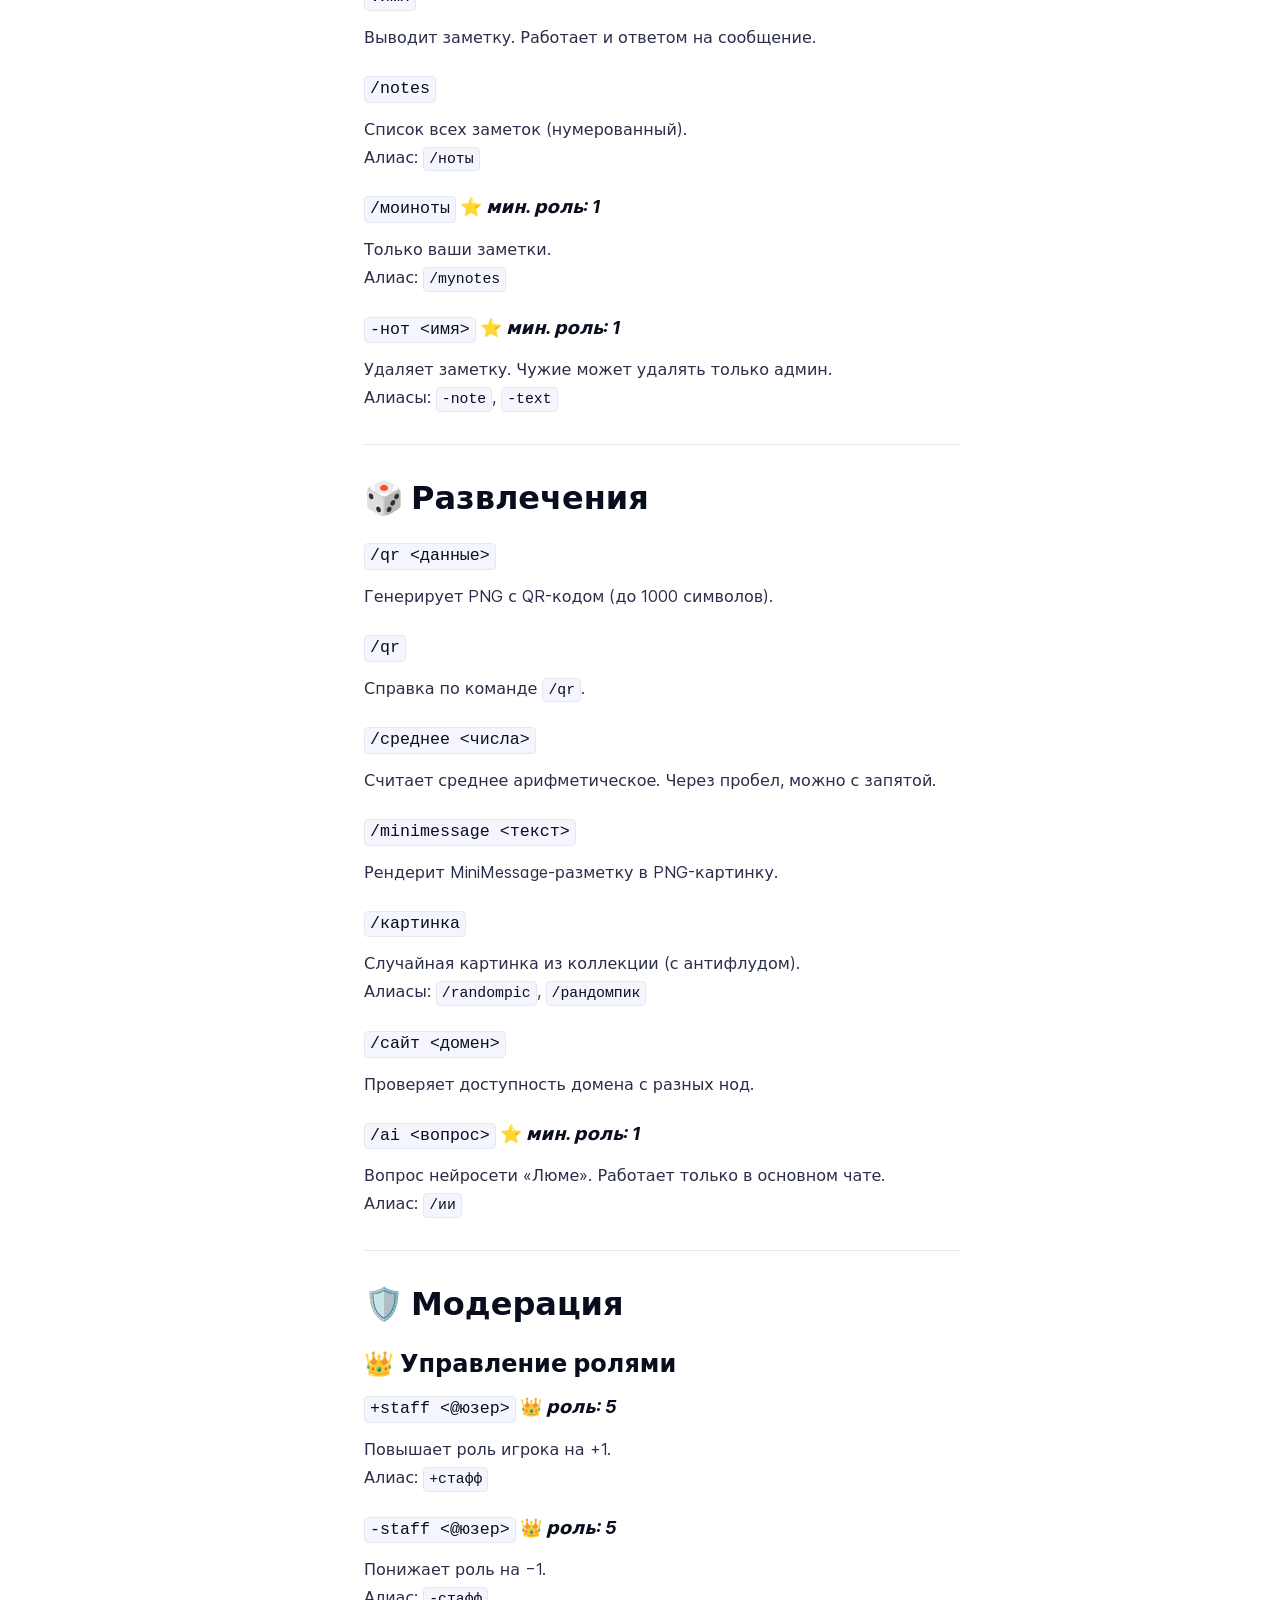
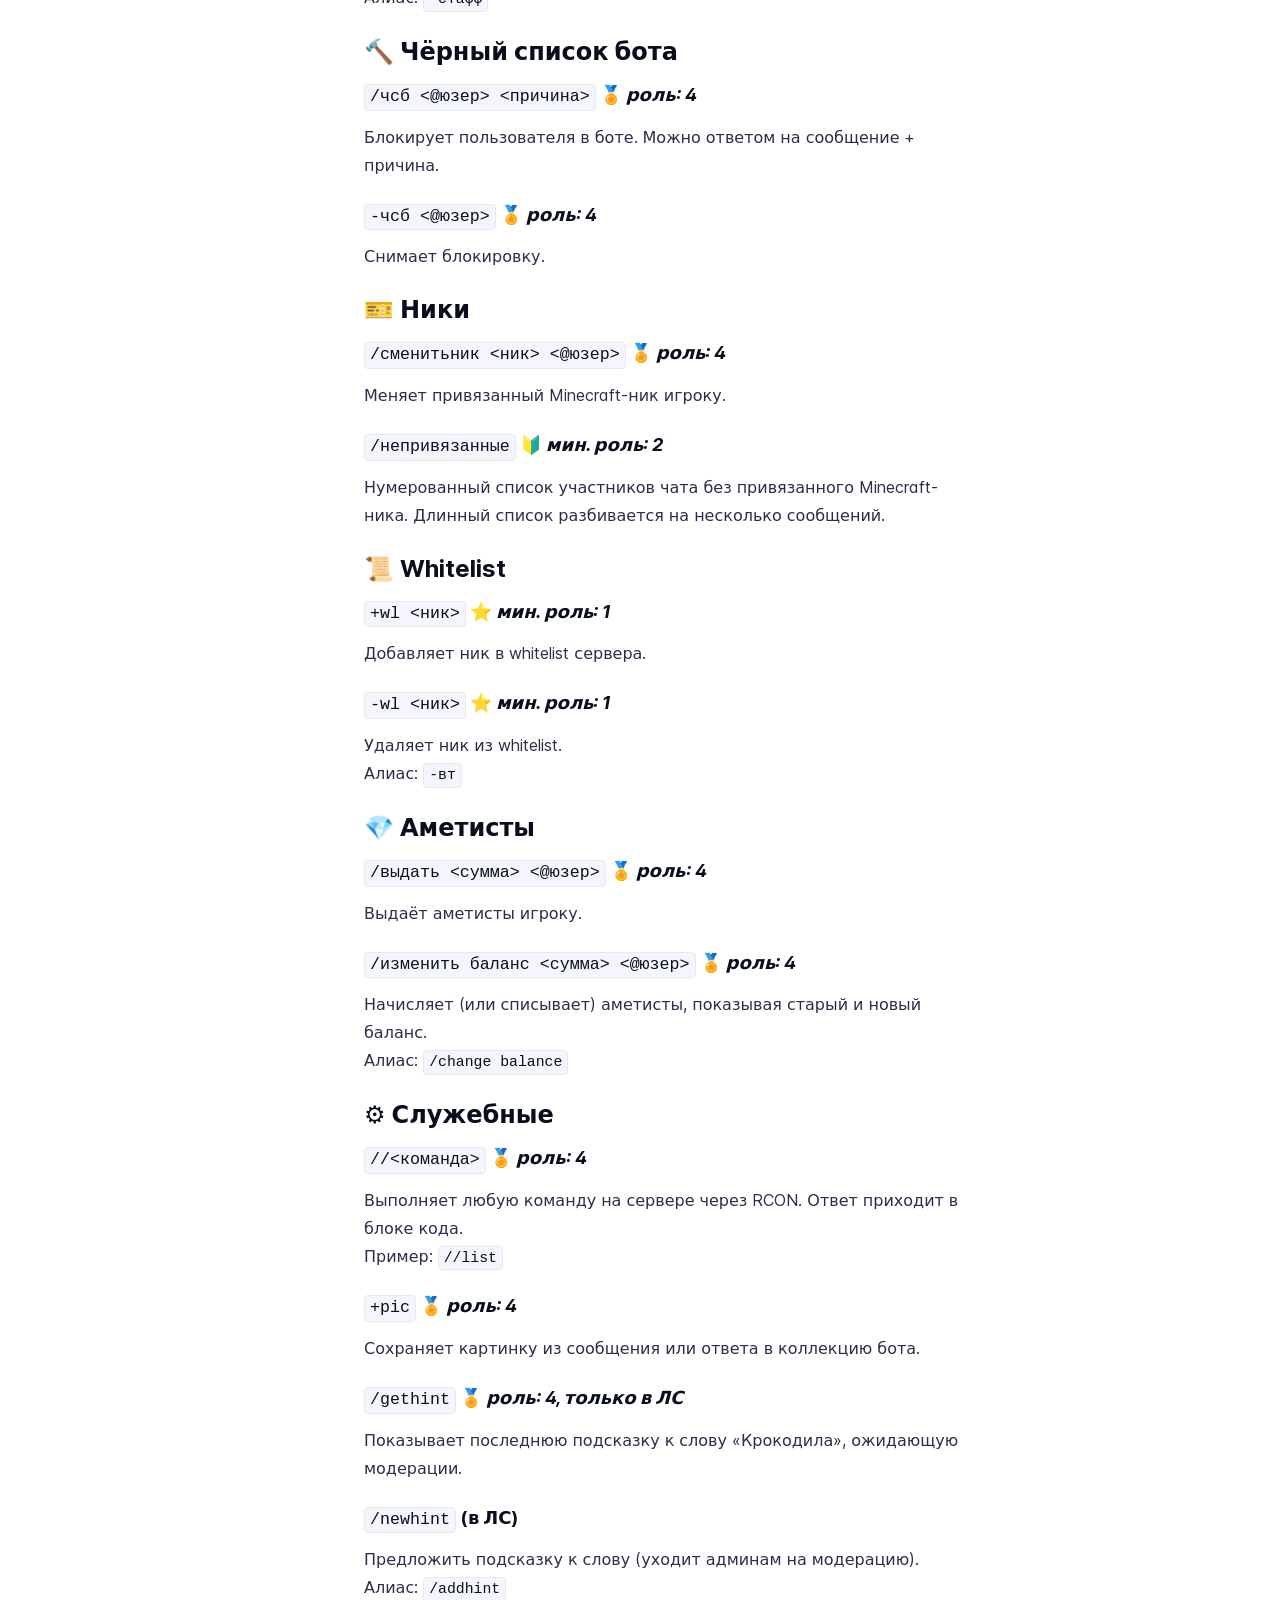
==== commit 02fc3c95: "Автоматическое обновление вики" ====
--- a/info/bot_commands/index.html
+++ b/info/bot_commands/index.html
@@ -4,7 +4,7 @@
     <meta charset="UTF-8">
     <meta name="viewport" content="width=device-width,initial-scale=1">
     <meta name="color-scheme" content="light dark">
-    <meta name="turbo-cache-control" content="no-cache" data-turbo-track="reload" data-track-token="4.6.0.846600844128">
+    <meta name="turbo-cache-control" content="no-cache" data-turbo-track="reload" data-track-token="4.6.0.846601580439">
 
     <!-- See retype.com -->
     <meta name="generator" content="Retype 4.6.0">
@@ -37,11 +37,11 @@
 
     <script data-cfasync="false">(function(){var cl=document.documentElement.classList,ls=localStorage.getItem("retype_scheme"),hd=cl.contains("dark"),hl=cl.contains("light"),wm=window.matchMedia&&window.matchMedia("(prefers-color-scheme: dark)").matches;if(ls==="dark"||(!ls&&wm&&!hd&&!hl)){cl.remove("light");cl.add("dark")}else if(ls==="light"||(!ls&&!wm&&!hd&&!hl)){cl.remove("dark");cl.add("light")}})();</script>
 
-    <link href="../../resources/css/retype.css?v=4.6.0.846600844128" rel="stylesheet">
-
-    <script data-cfasync="false" src="../../resources/js/config.js?v=4.6.0.846600844128" data-turbo-eval="false" defer></script>
+    <link href="../../resources/css/retype.css?v=4.6.0.846601580439" rel="stylesheet">
+
+    <script data-cfasync="false" src="../../resources/js/config.js?v=4.6.0.846601580439" data-turbo-eval="false" defer></script>
     <script data-cfasync="false" src="../../resources/js/retype.js?v=4.6.0" data-turbo-eval="false" defer></script>
-    <script id="lunr-js" data-cfasync="false" src="../../resources/js/lunr.js?v=4.6.0.846600844128" data-turbo-eval="false" defer></script>
+    <script id="lunr-js" data-cfasync="false" src="../../resources/js/lunr.js?v=4.6.0.846601580439" data-turbo-eval="false" defer></script>
 </head>
 <body>
     <div id="retype-app" class="relative text-base antialiased text-base-text bg-base-bg font-body">
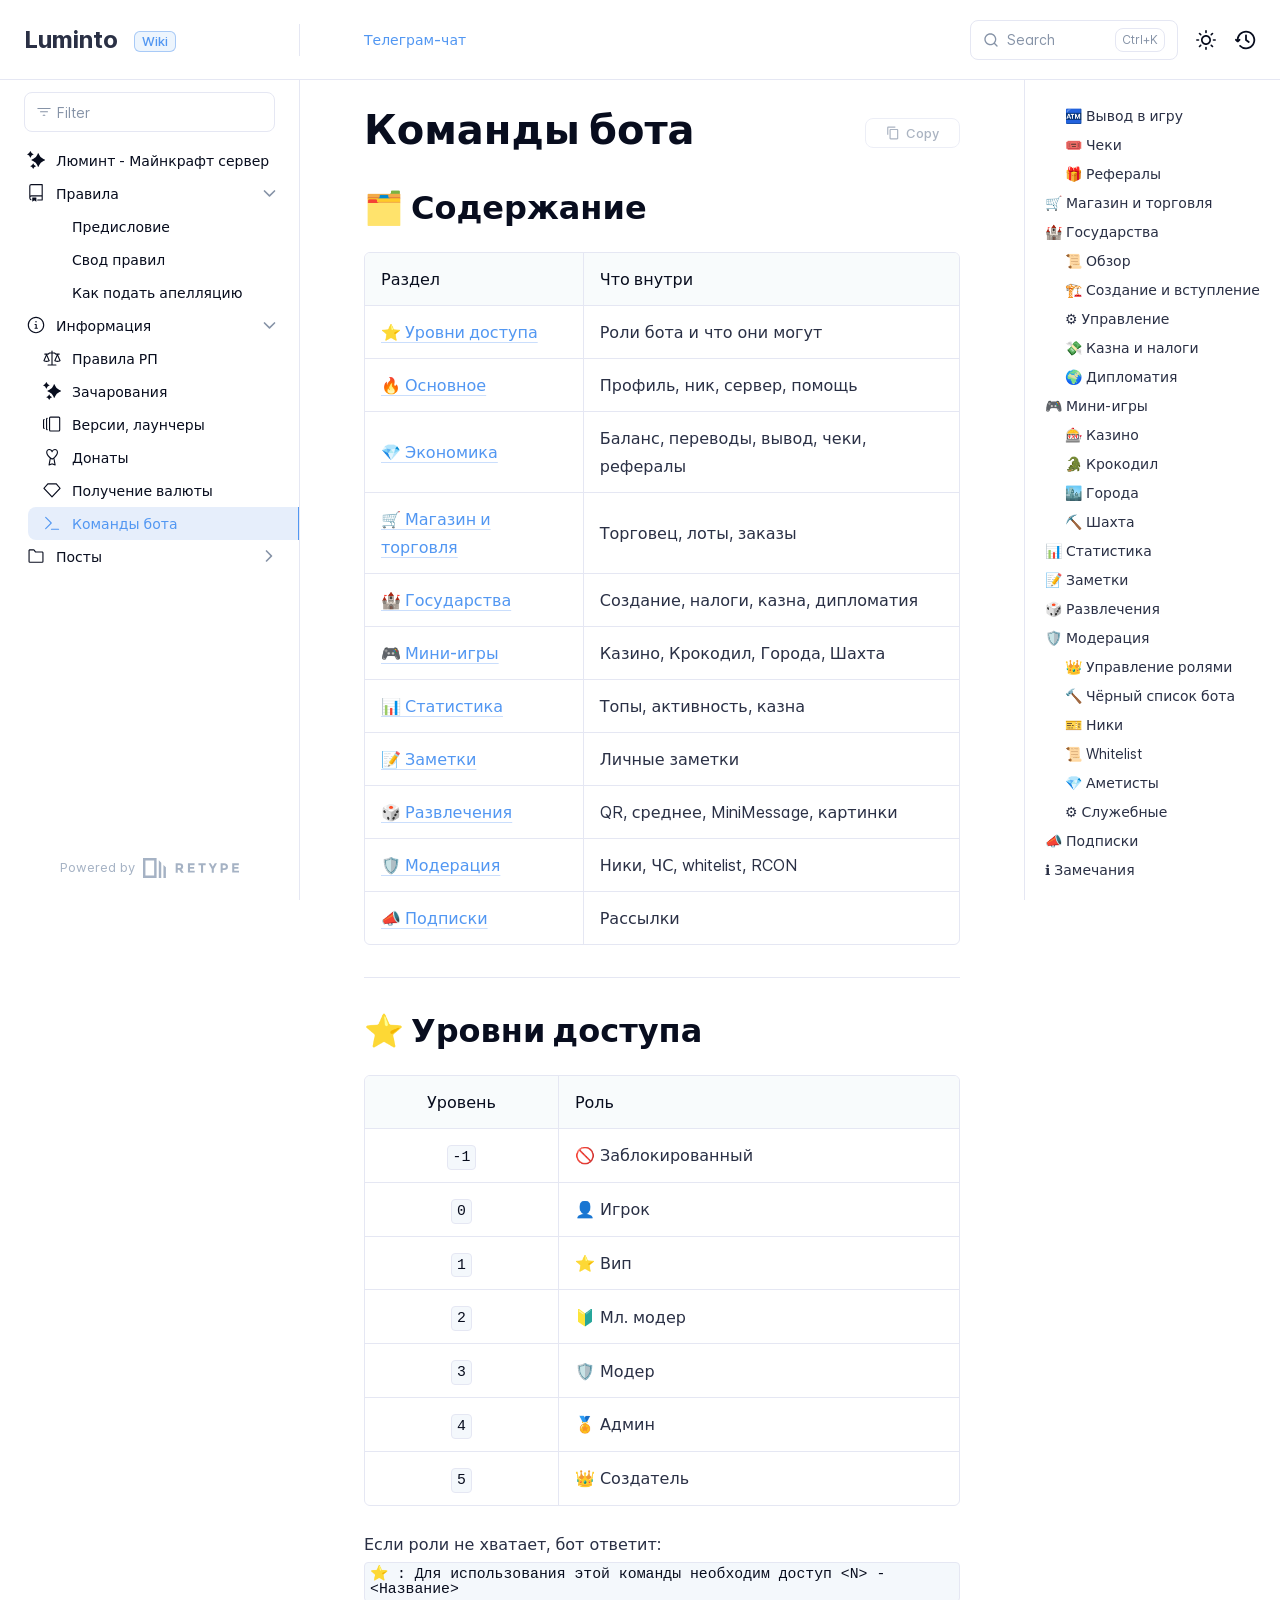
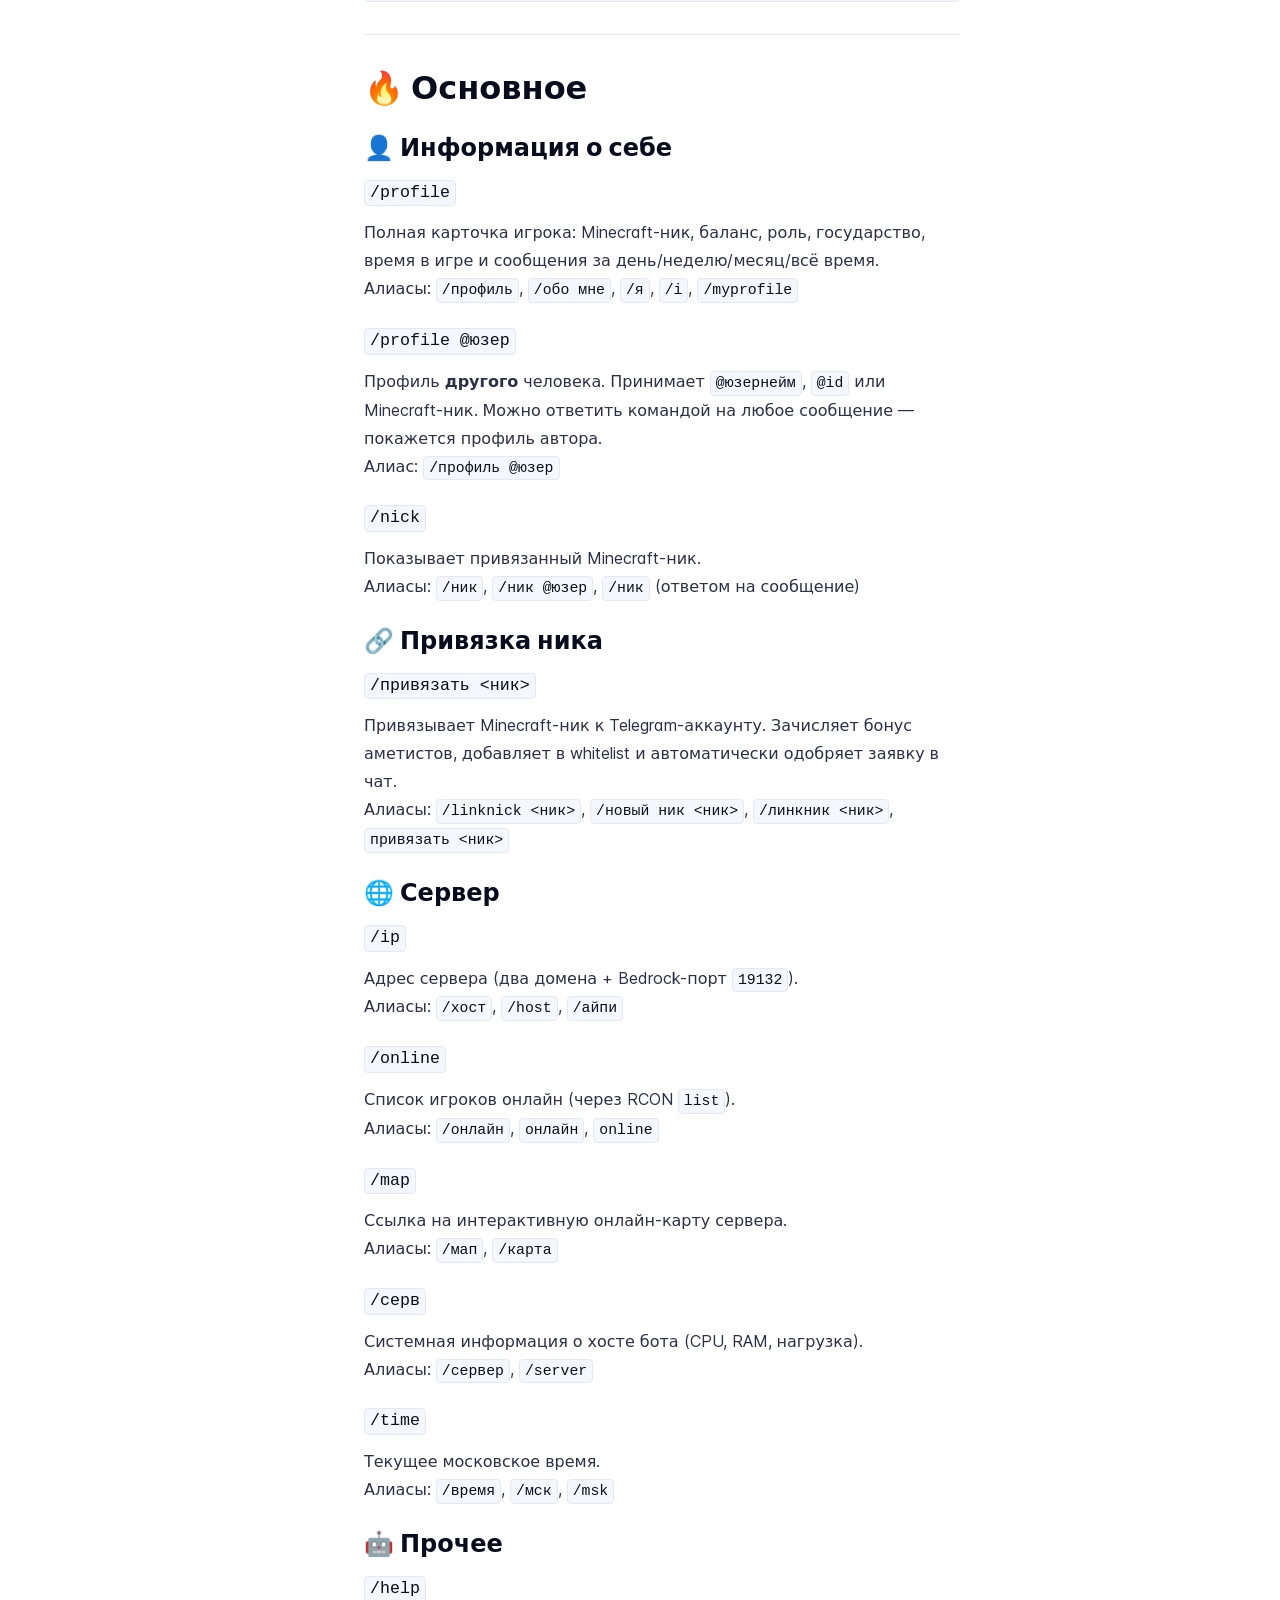
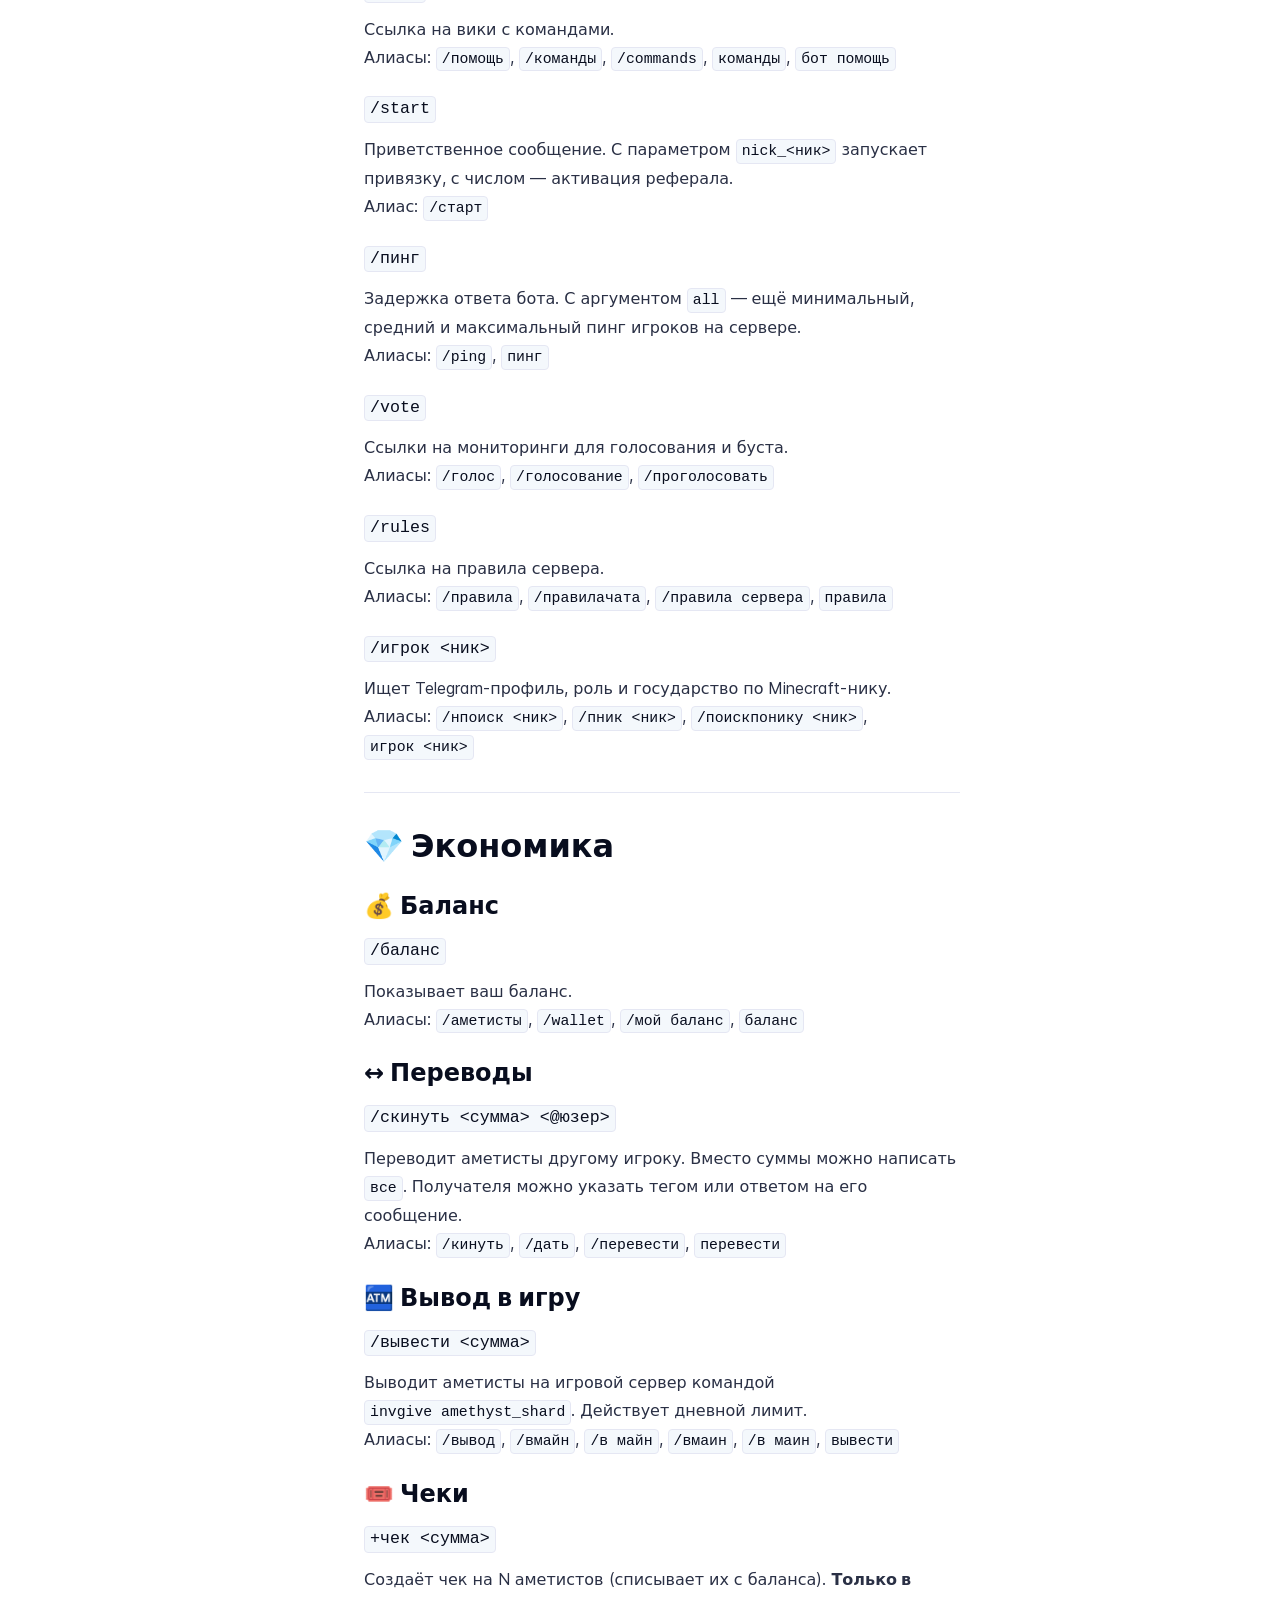
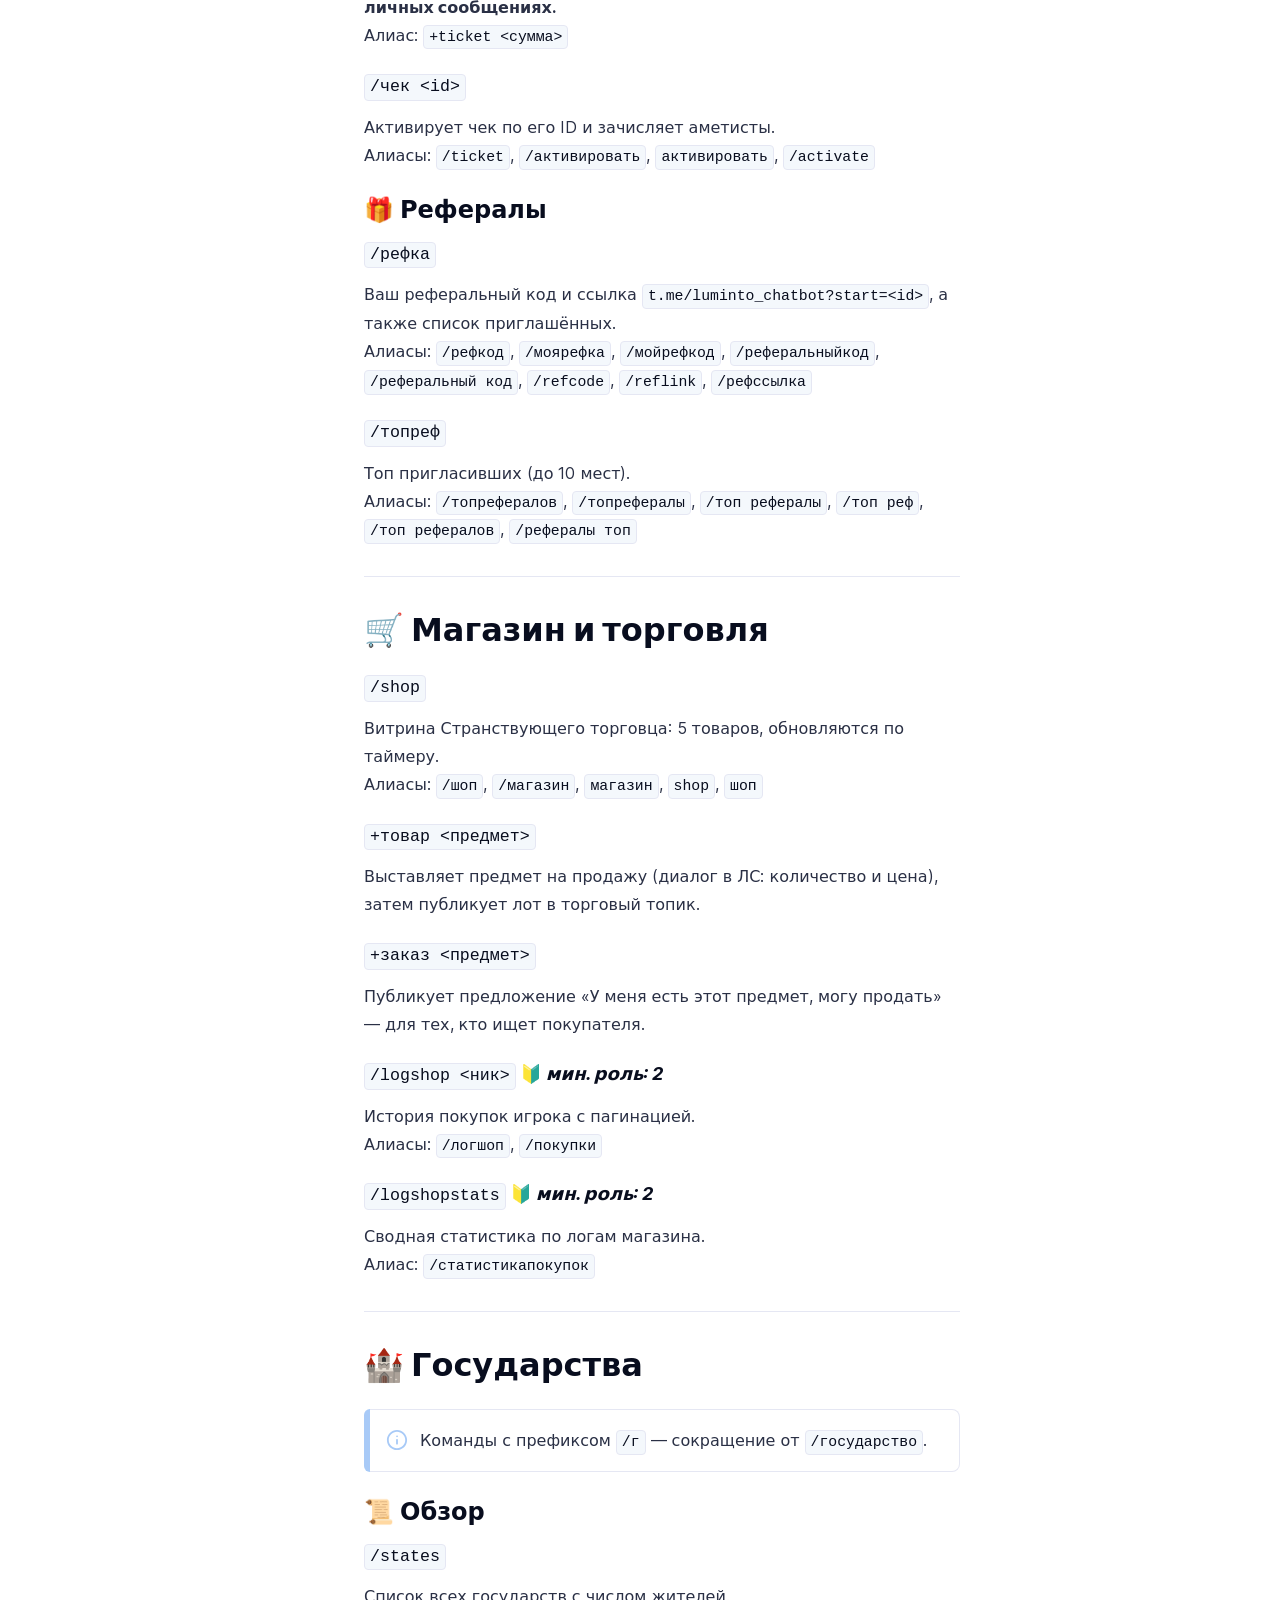
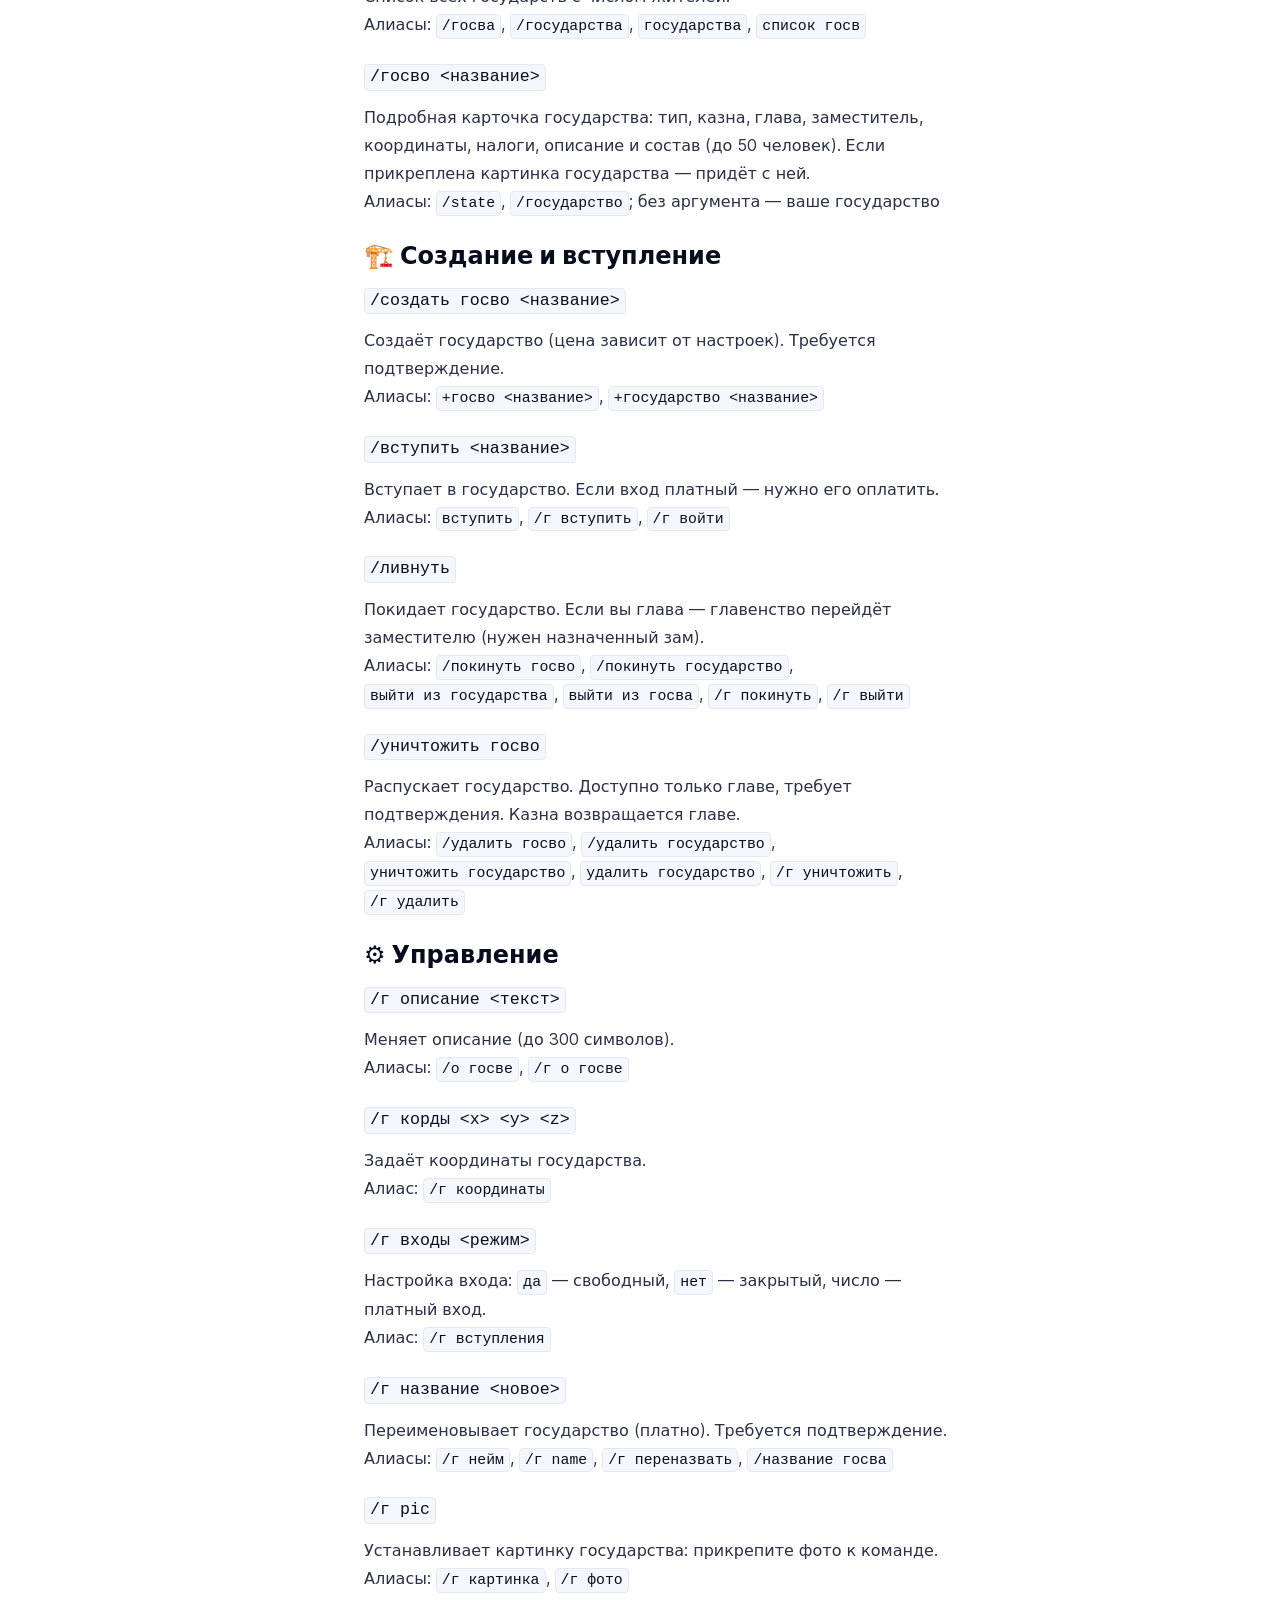
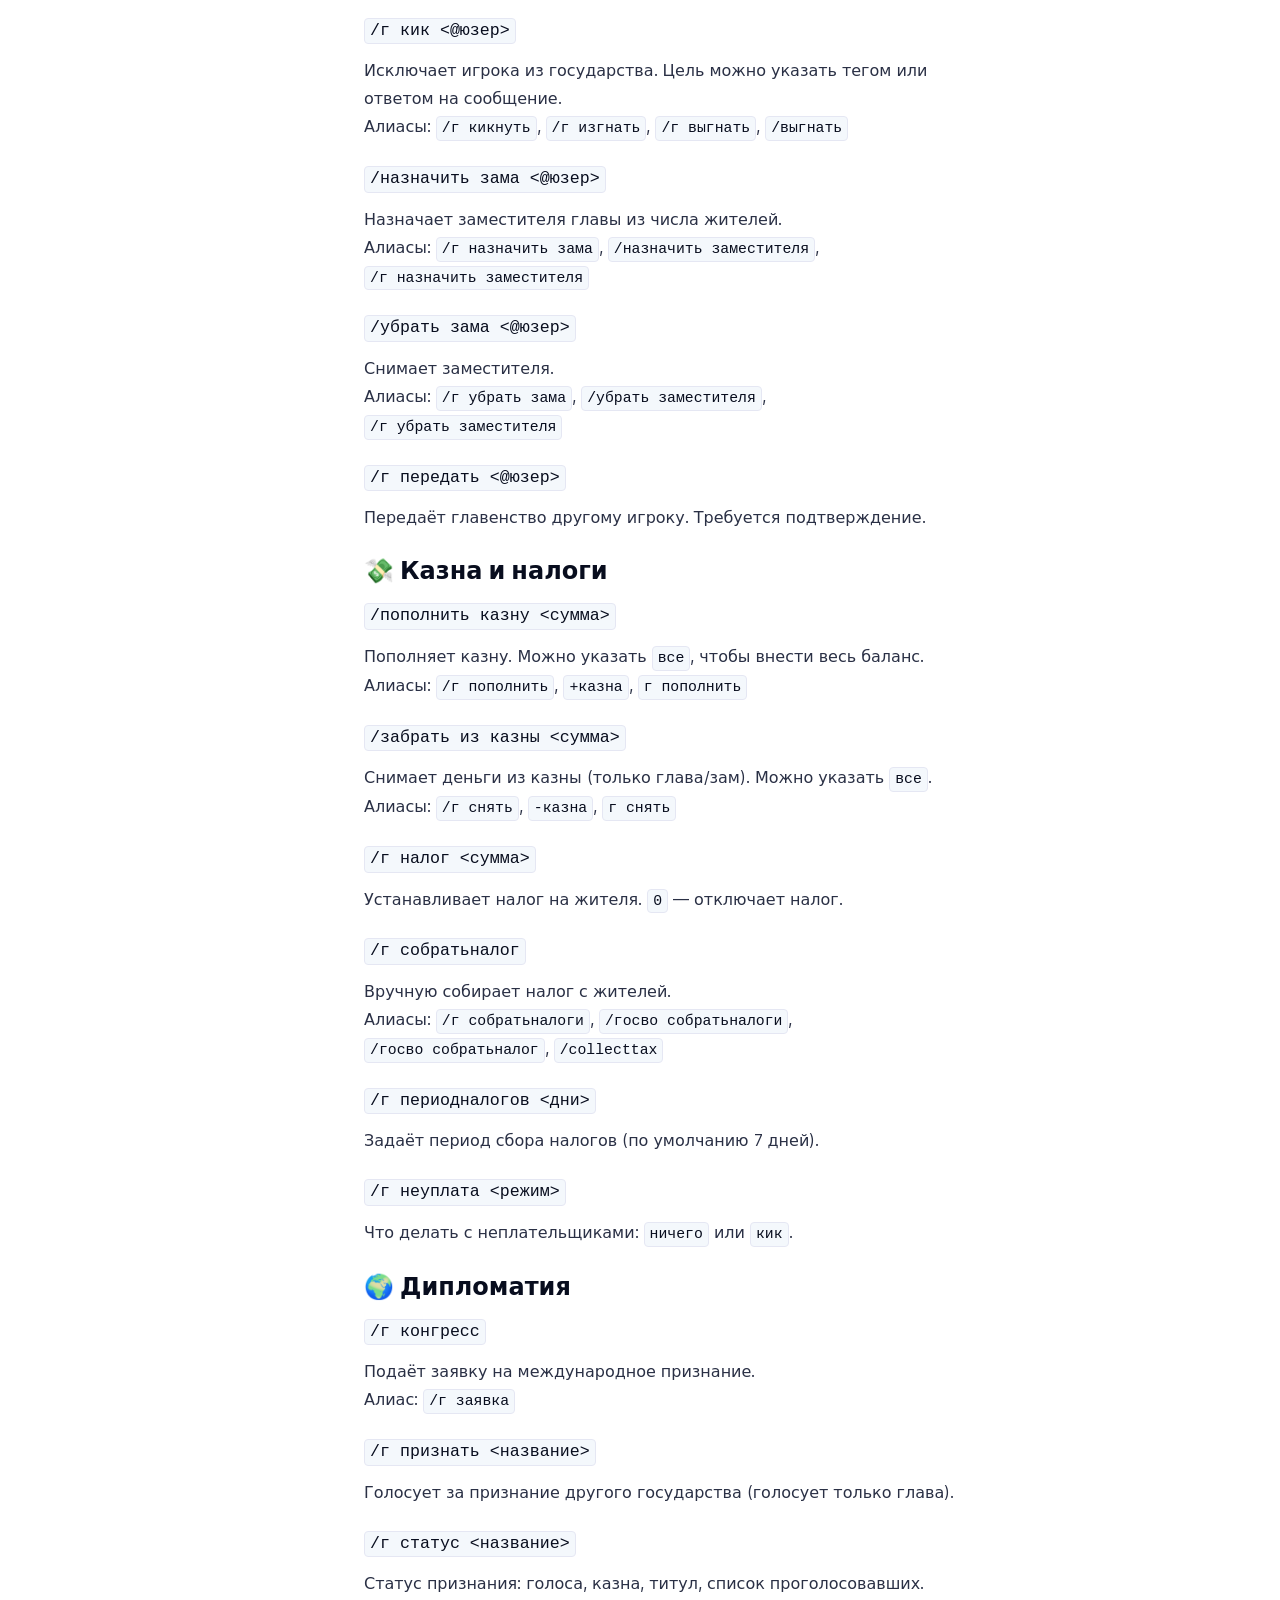
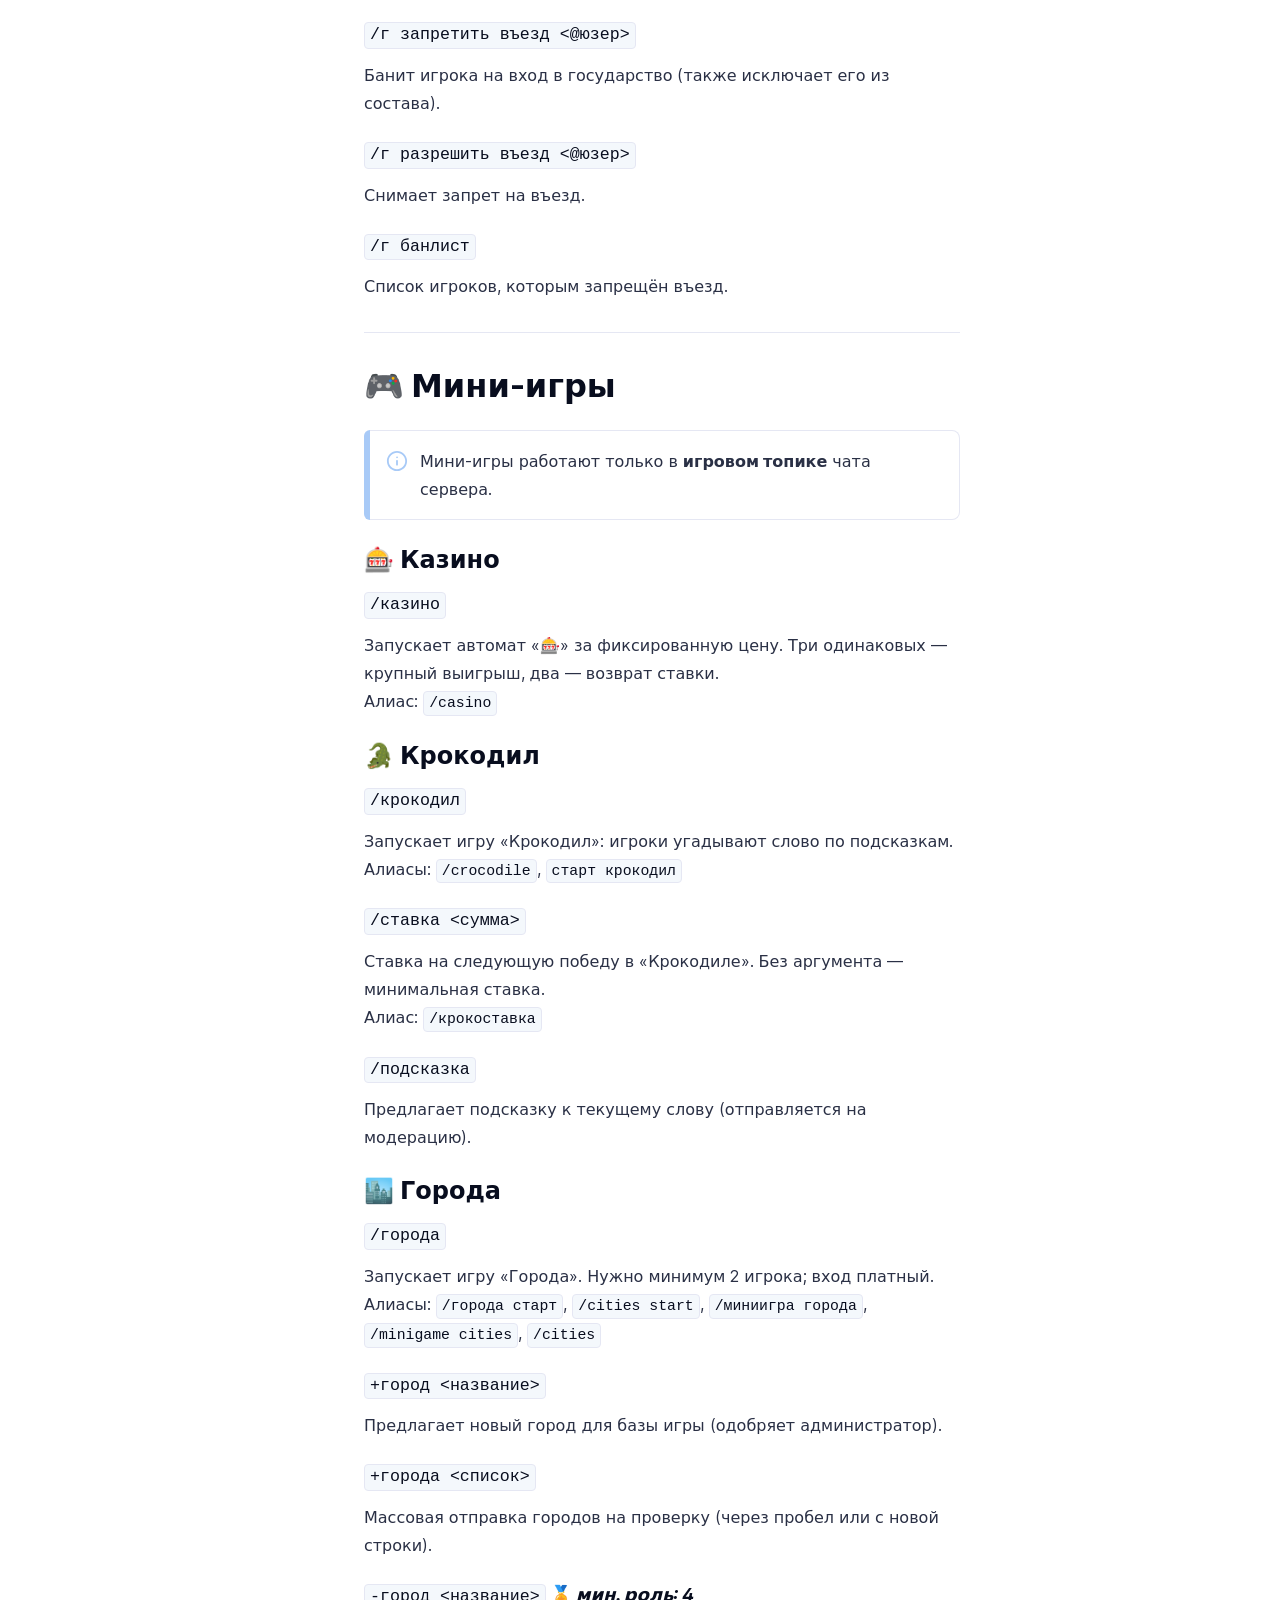
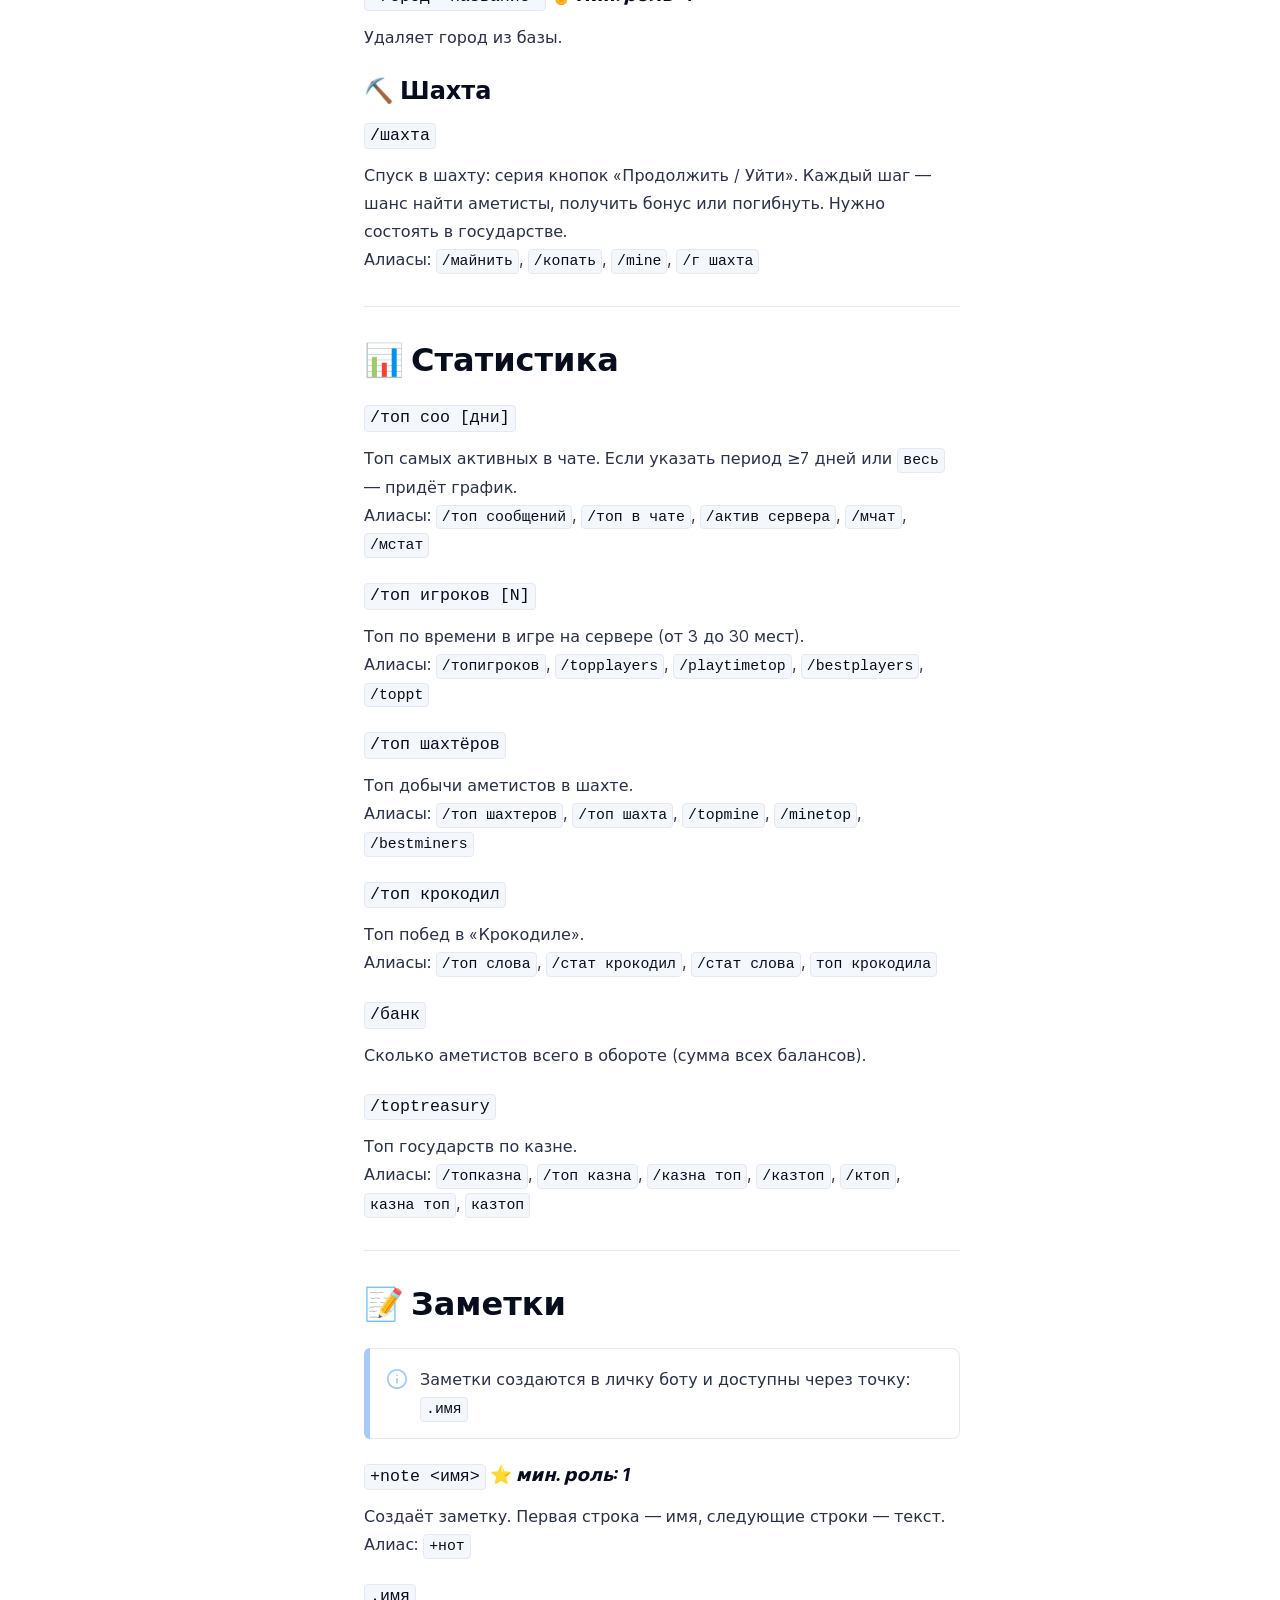
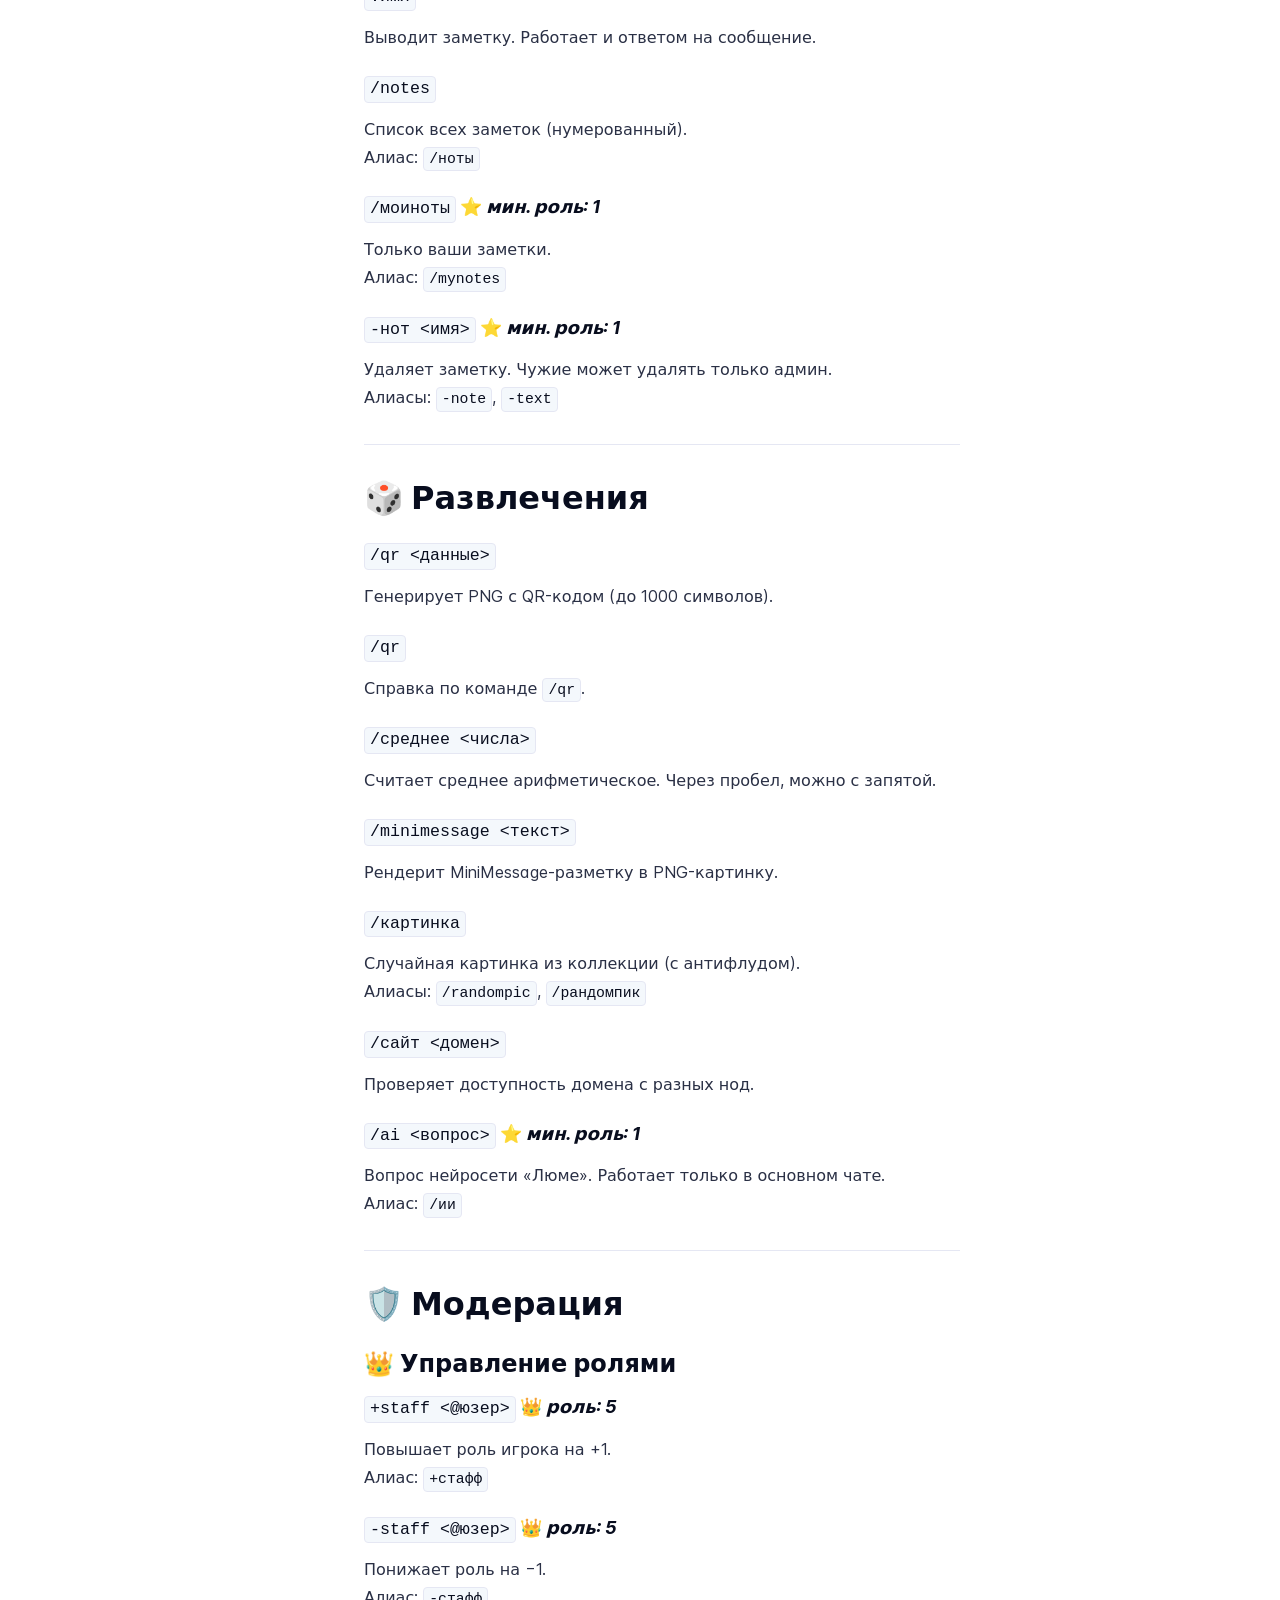
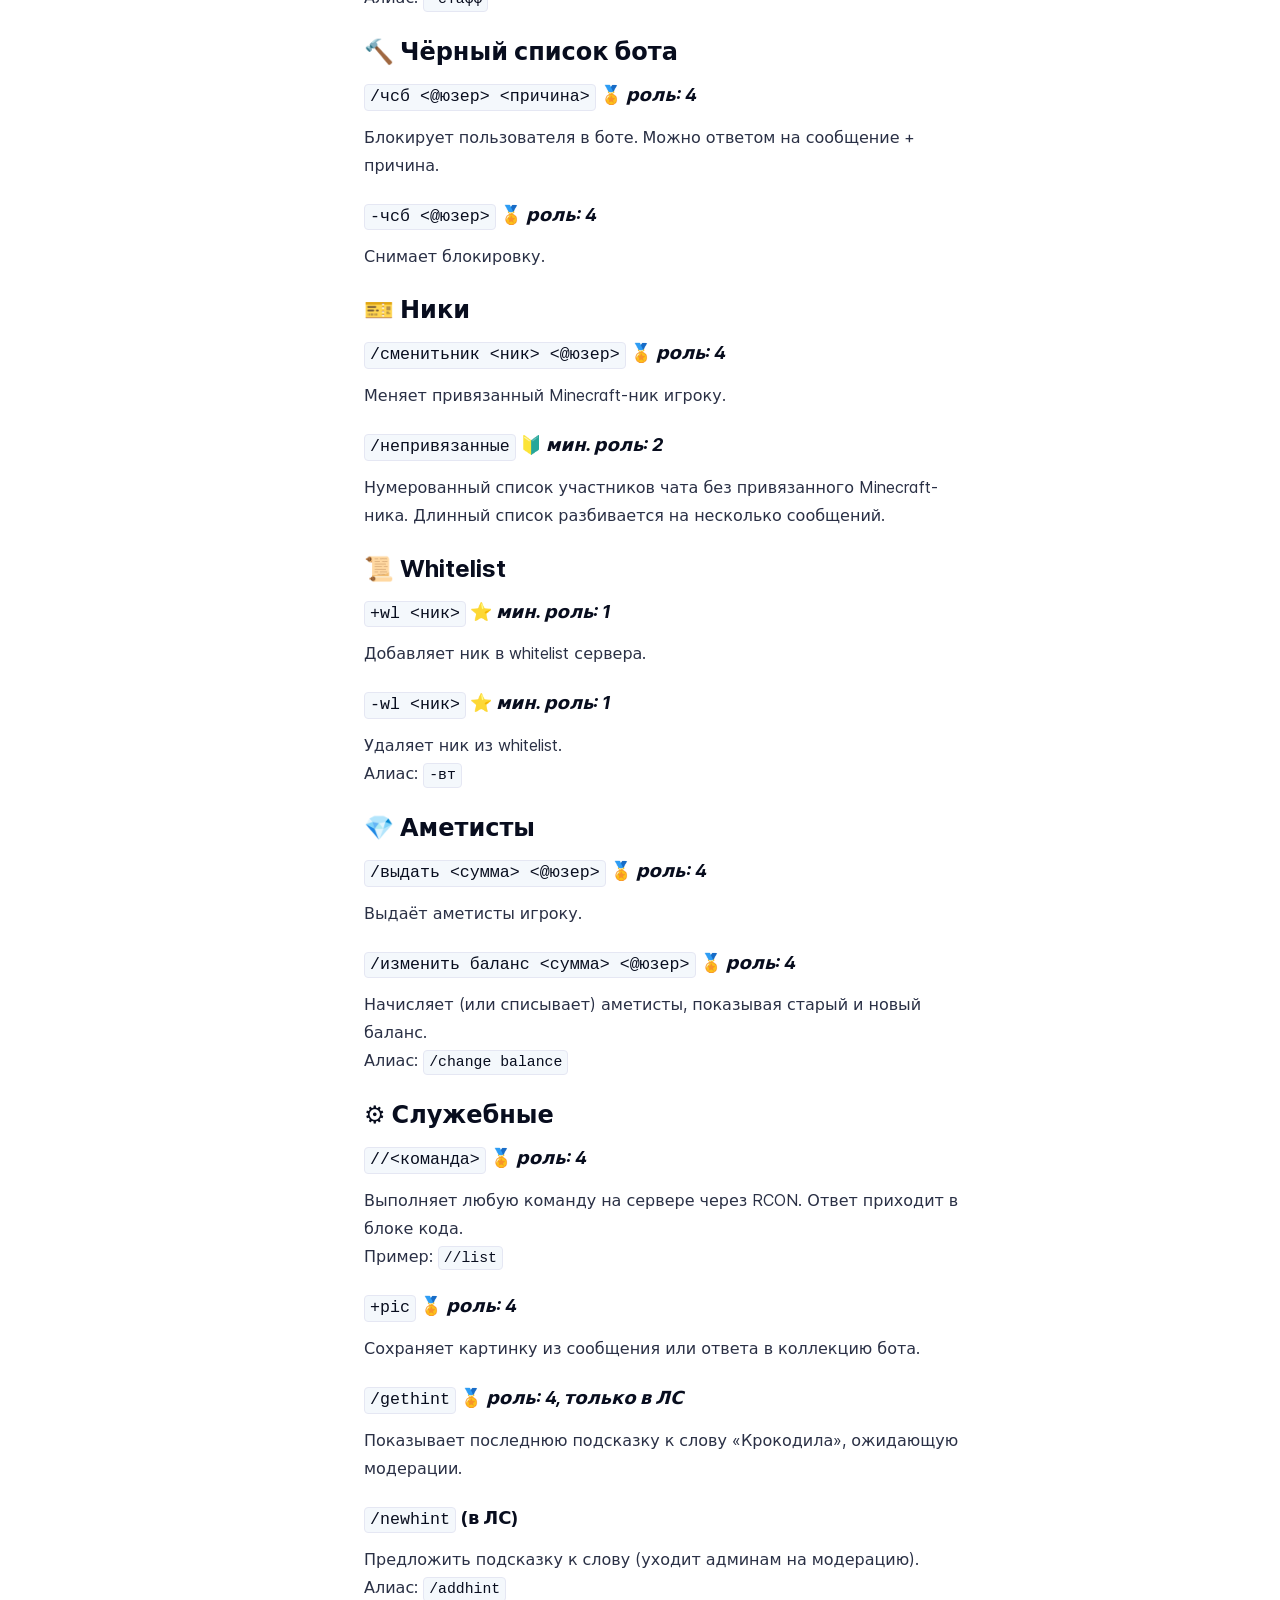
==== commit aeb2b9d8: "Автоматическое обновление вики" ====
--- a/info/bot_commands/index.html
+++ b/info/bot_commands/index.html
@@ -4,7 +4,7 @@
     <meta charset="UTF-8">
     <meta name="viewport" content="width=device-width,initial-scale=1">
     <meta name="color-scheme" content="light dark">
-    <meta name="turbo-cache-control" content="no-cache" data-turbo-track="reload" data-track-token="4.6.0.846601580439">
+    <meta name="turbo-cache-control" content="no-cache" data-turbo-track="reload" data-track-token="4.6.0.846601591166">
 
     <!-- See retype.com -->
     <meta name="generator" content="Retype 4.6.0">
@@ -37,11 +37,11 @@
 
     <script data-cfasync="false">(function(){var cl=document.documentElement.classList,ls=localStorage.getItem("retype_scheme"),hd=cl.contains("dark"),hl=cl.contains("light"),wm=window.matchMedia&&window.matchMedia("(prefers-color-scheme: dark)").matches;if(ls==="dark"||(!ls&&wm&&!hd&&!hl)){cl.remove("light");cl.add("dark")}else if(ls==="light"||(!ls&&!wm&&!hd&&!hl)){cl.remove("dark");cl.add("light")}})();</script>
 
-    <link href="../../resources/css/retype.css?v=4.6.0.846601580439" rel="stylesheet">
-
-    <script data-cfasync="false" src="../../resources/js/config.js?v=4.6.0.846601580439" data-turbo-eval="false" defer></script>
+    <link href="../../resources/css/retype.css?v=4.6.0.846601591166" rel="stylesheet">
+
+    <script data-cfasync="false" src="../../resources/js/config.js?v=4.6.0.846601591166" data-turbo-eval="false" defer></script>
     <script data-cfasync="false" src="../../resources/js/retype.js?v=4.6.0" data-turbo-eval="false" defer></script>
-    <script id="lunr-js" data-cfasync="false" src="../../resources/js/lunr.js?v=4.6.0.846601580439" data-turbo-eval="false" defer></script>
+    <script id="lunr-js" data-cfasync="false" src="../../resources/js/lunr.js?v=4.6.0.846601591166" data-turbo-eval="false" defer></script>
 </head>
 <body>
     <div id="retype-app" class="relative text-base antialiased text-base-text bg-base-bg font-body">
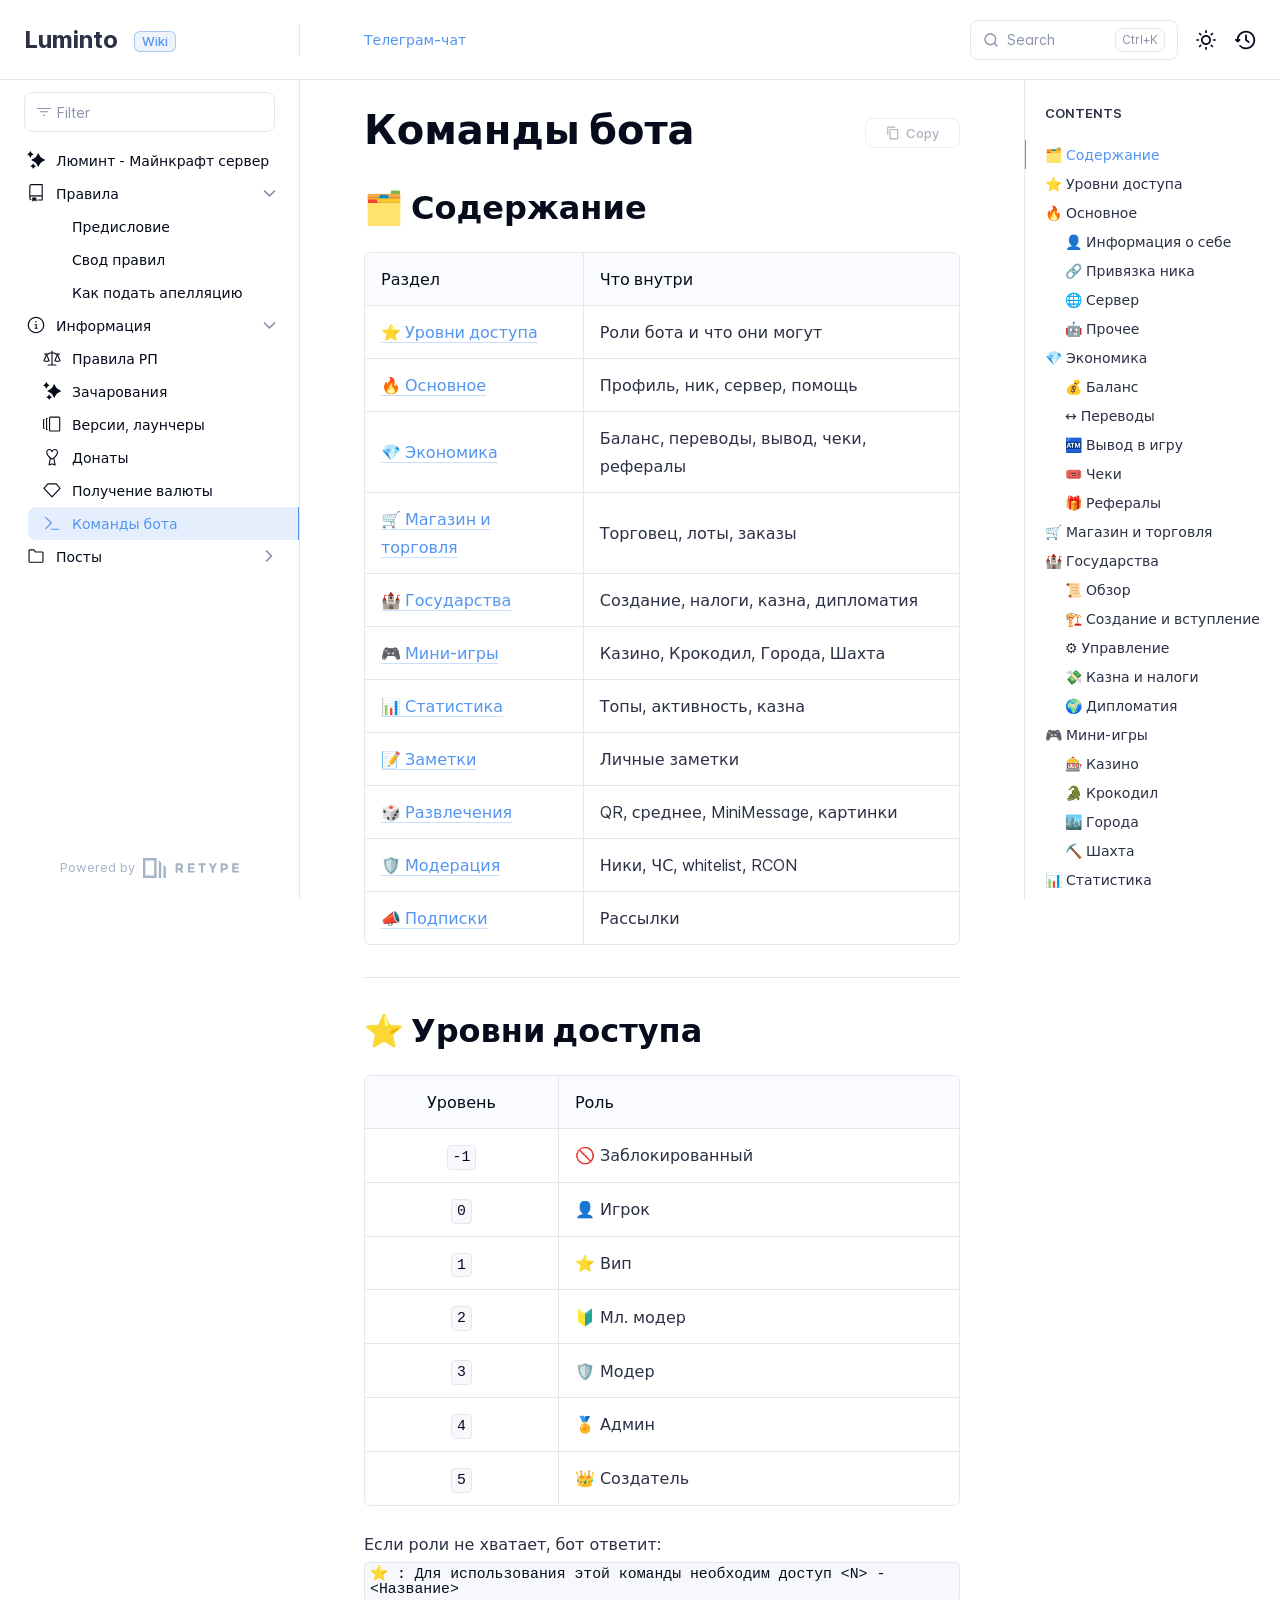
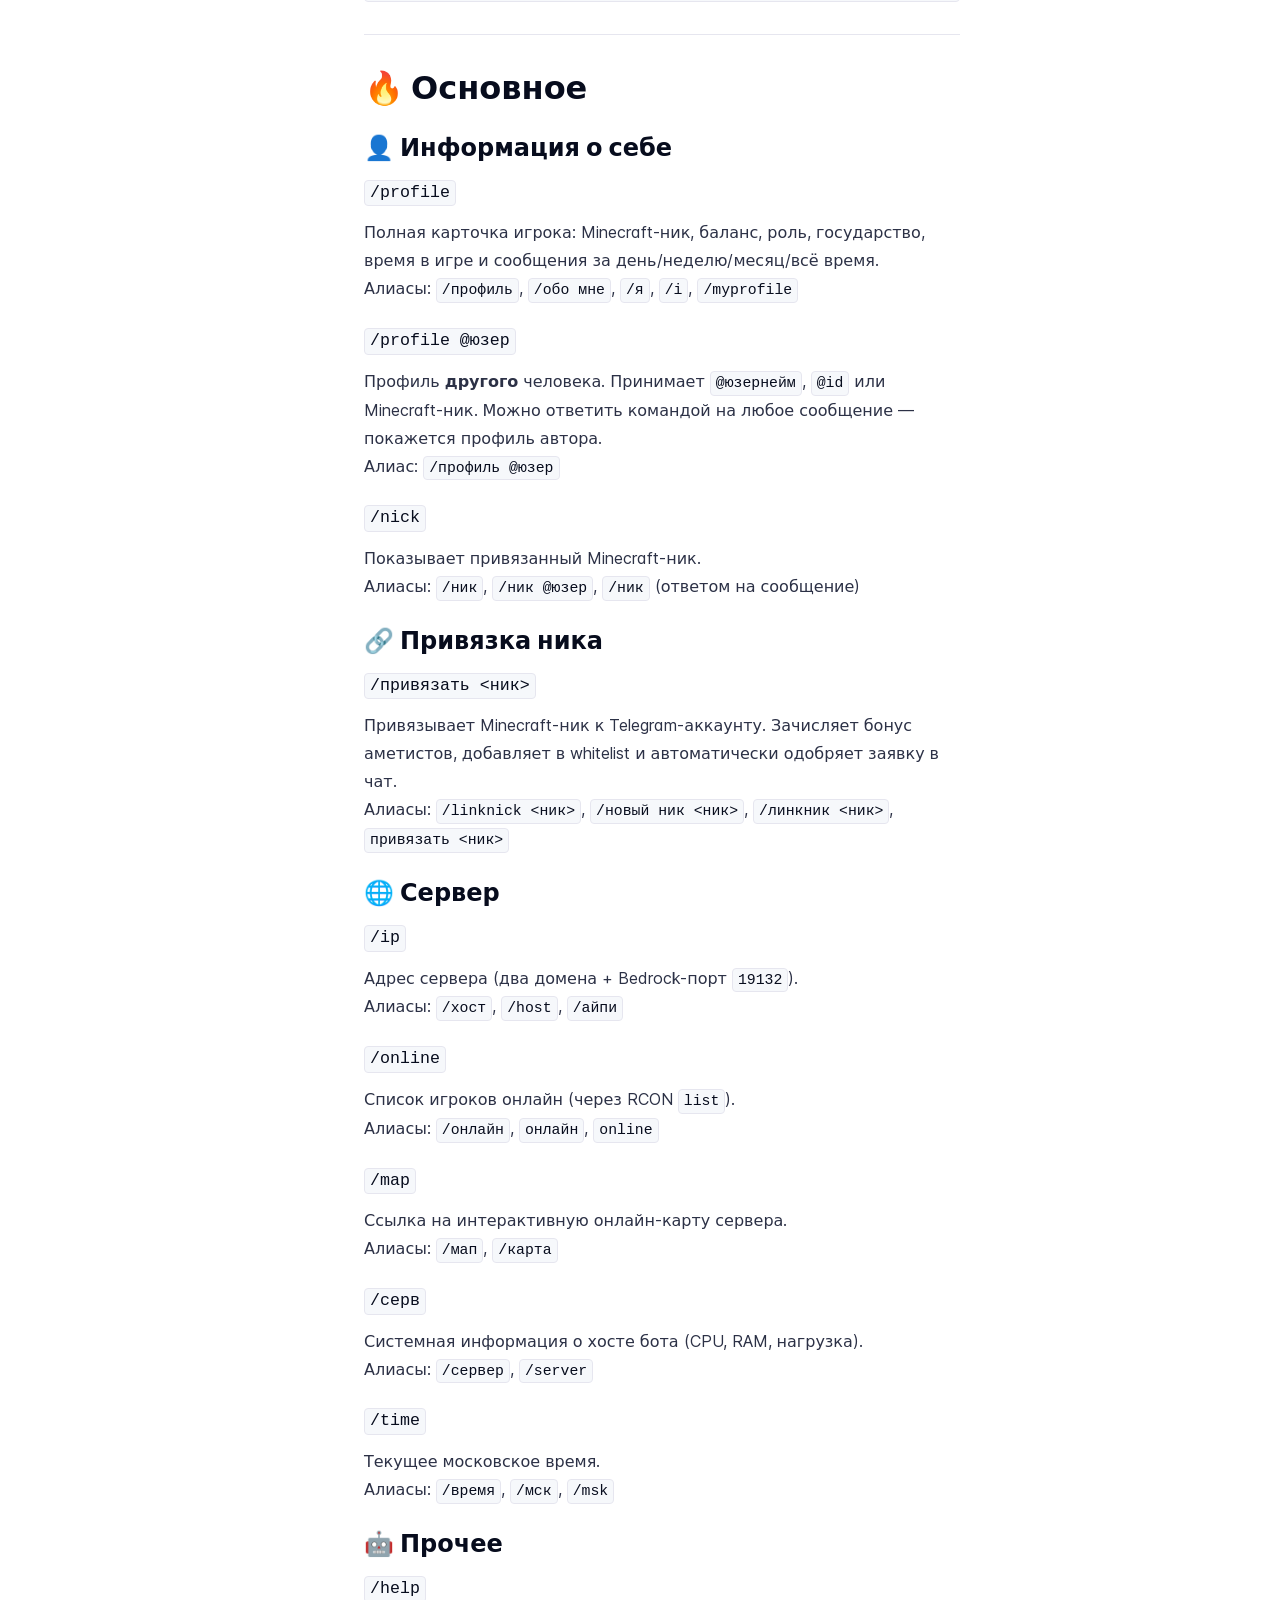
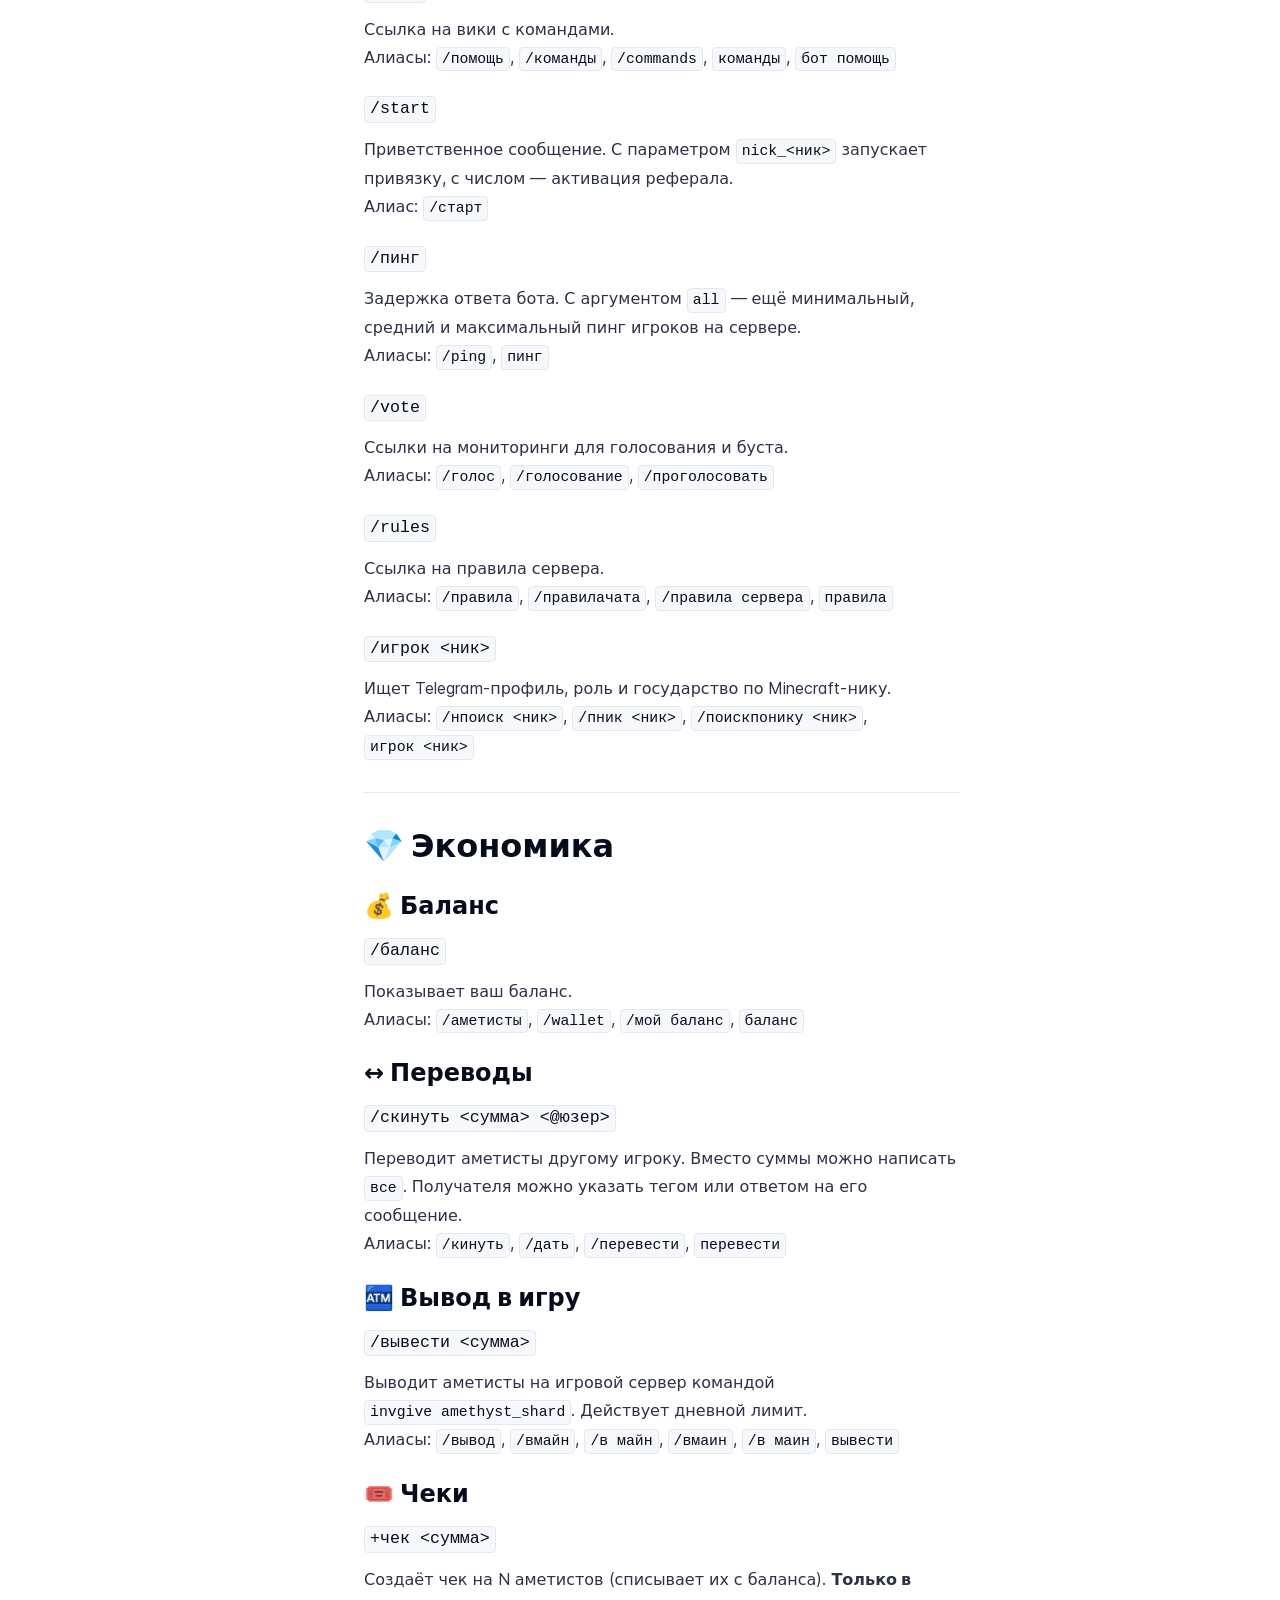
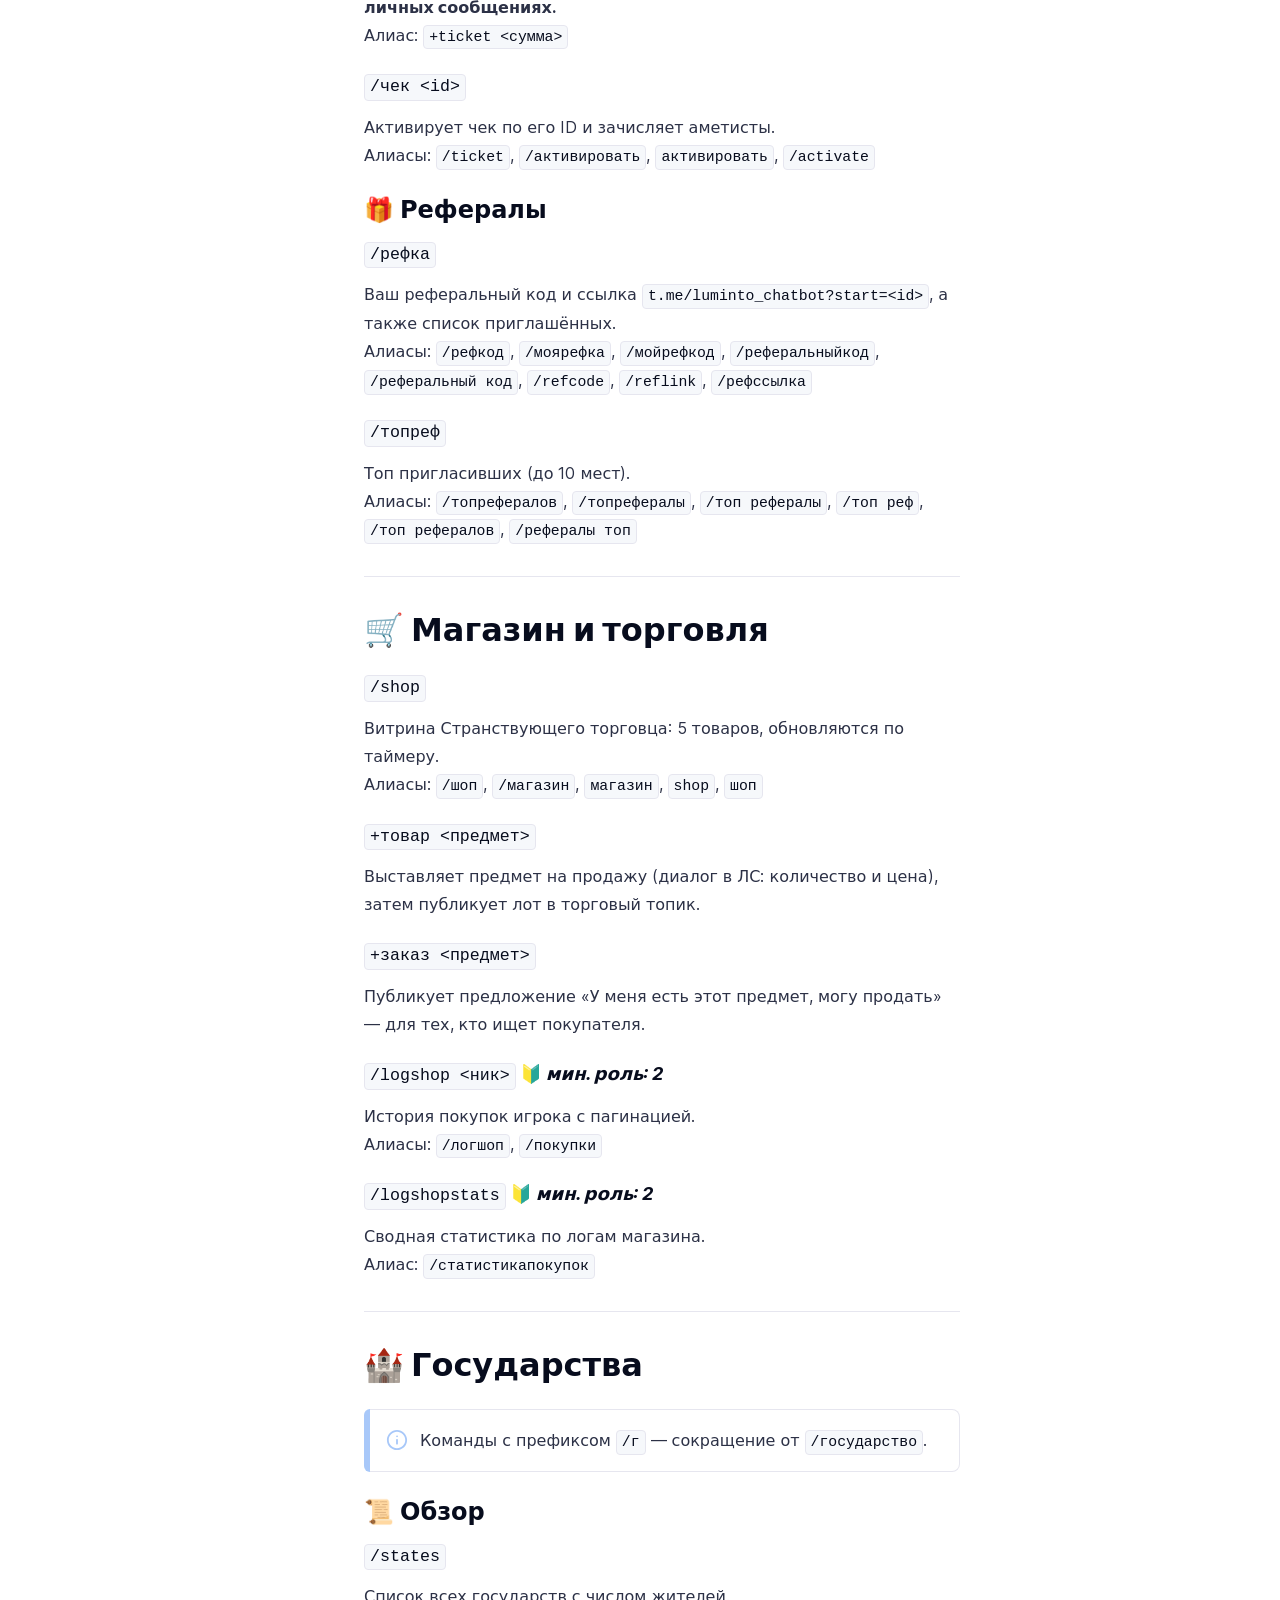
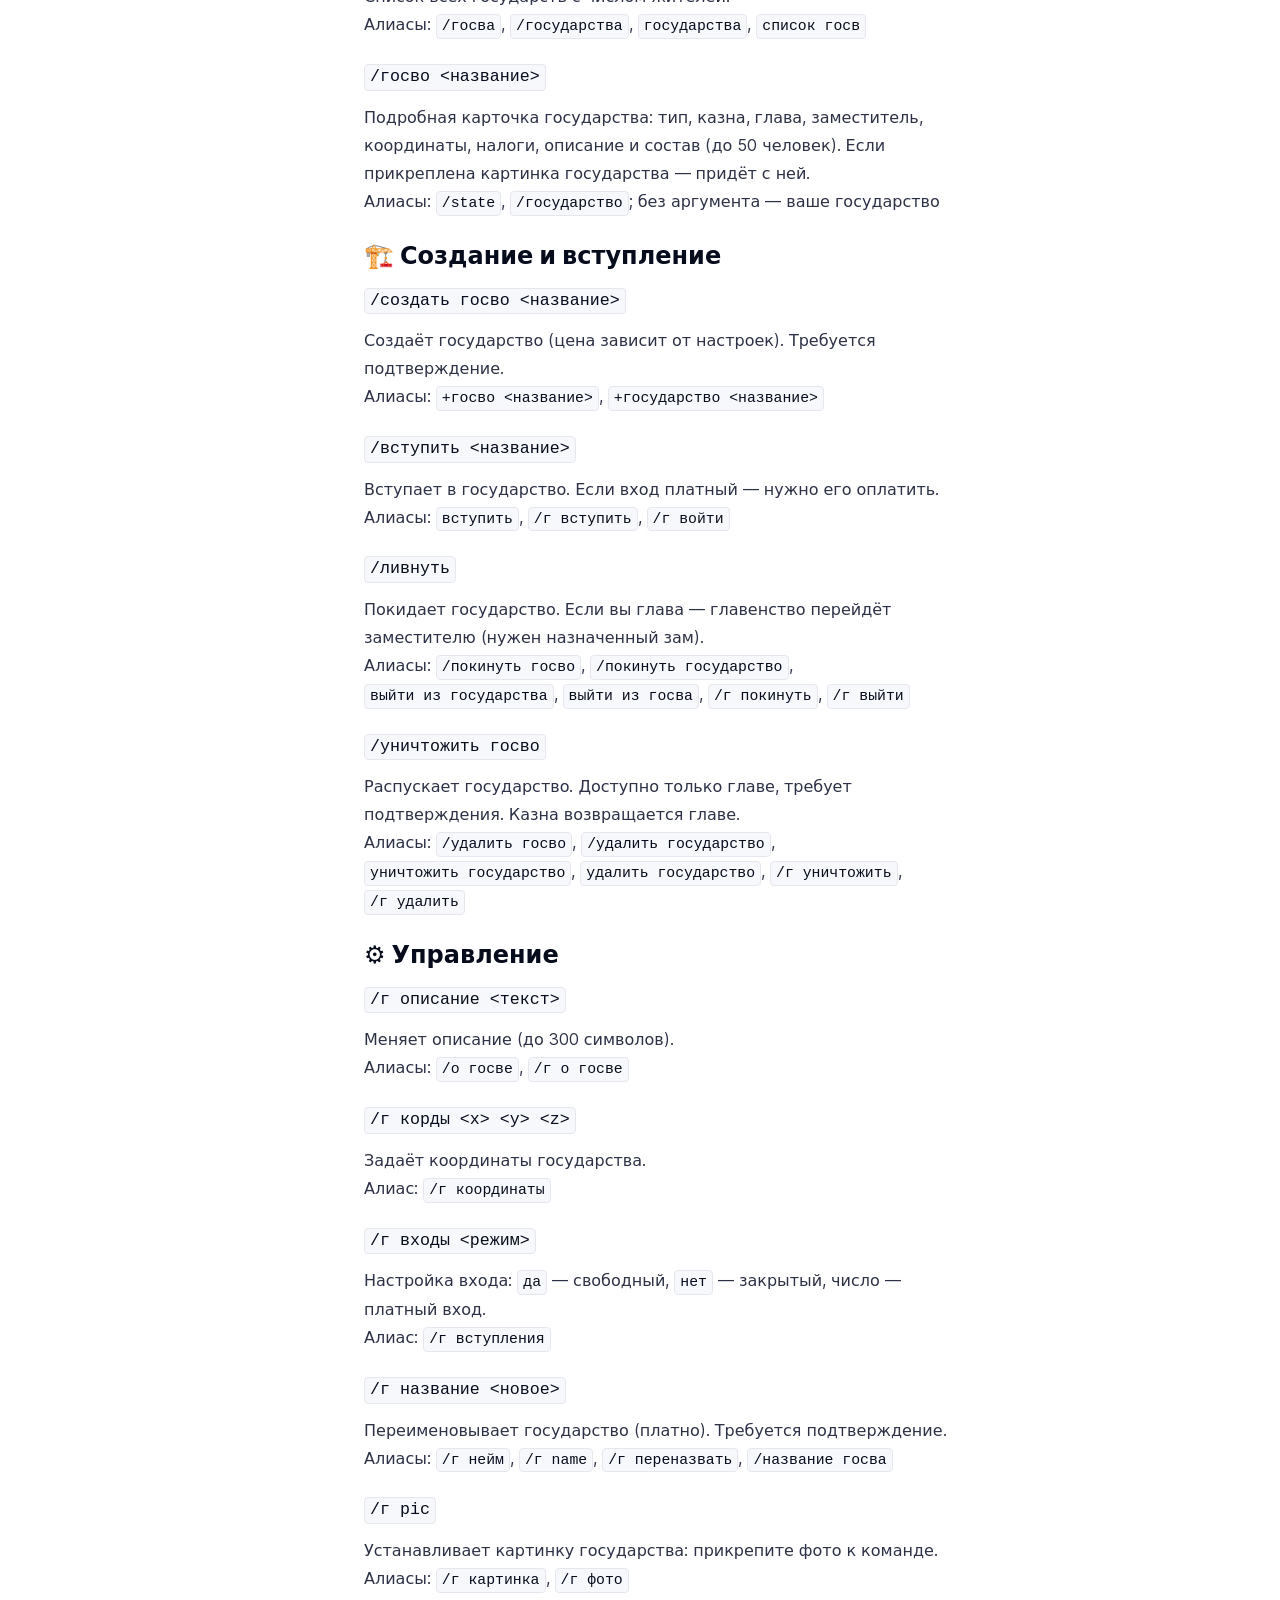
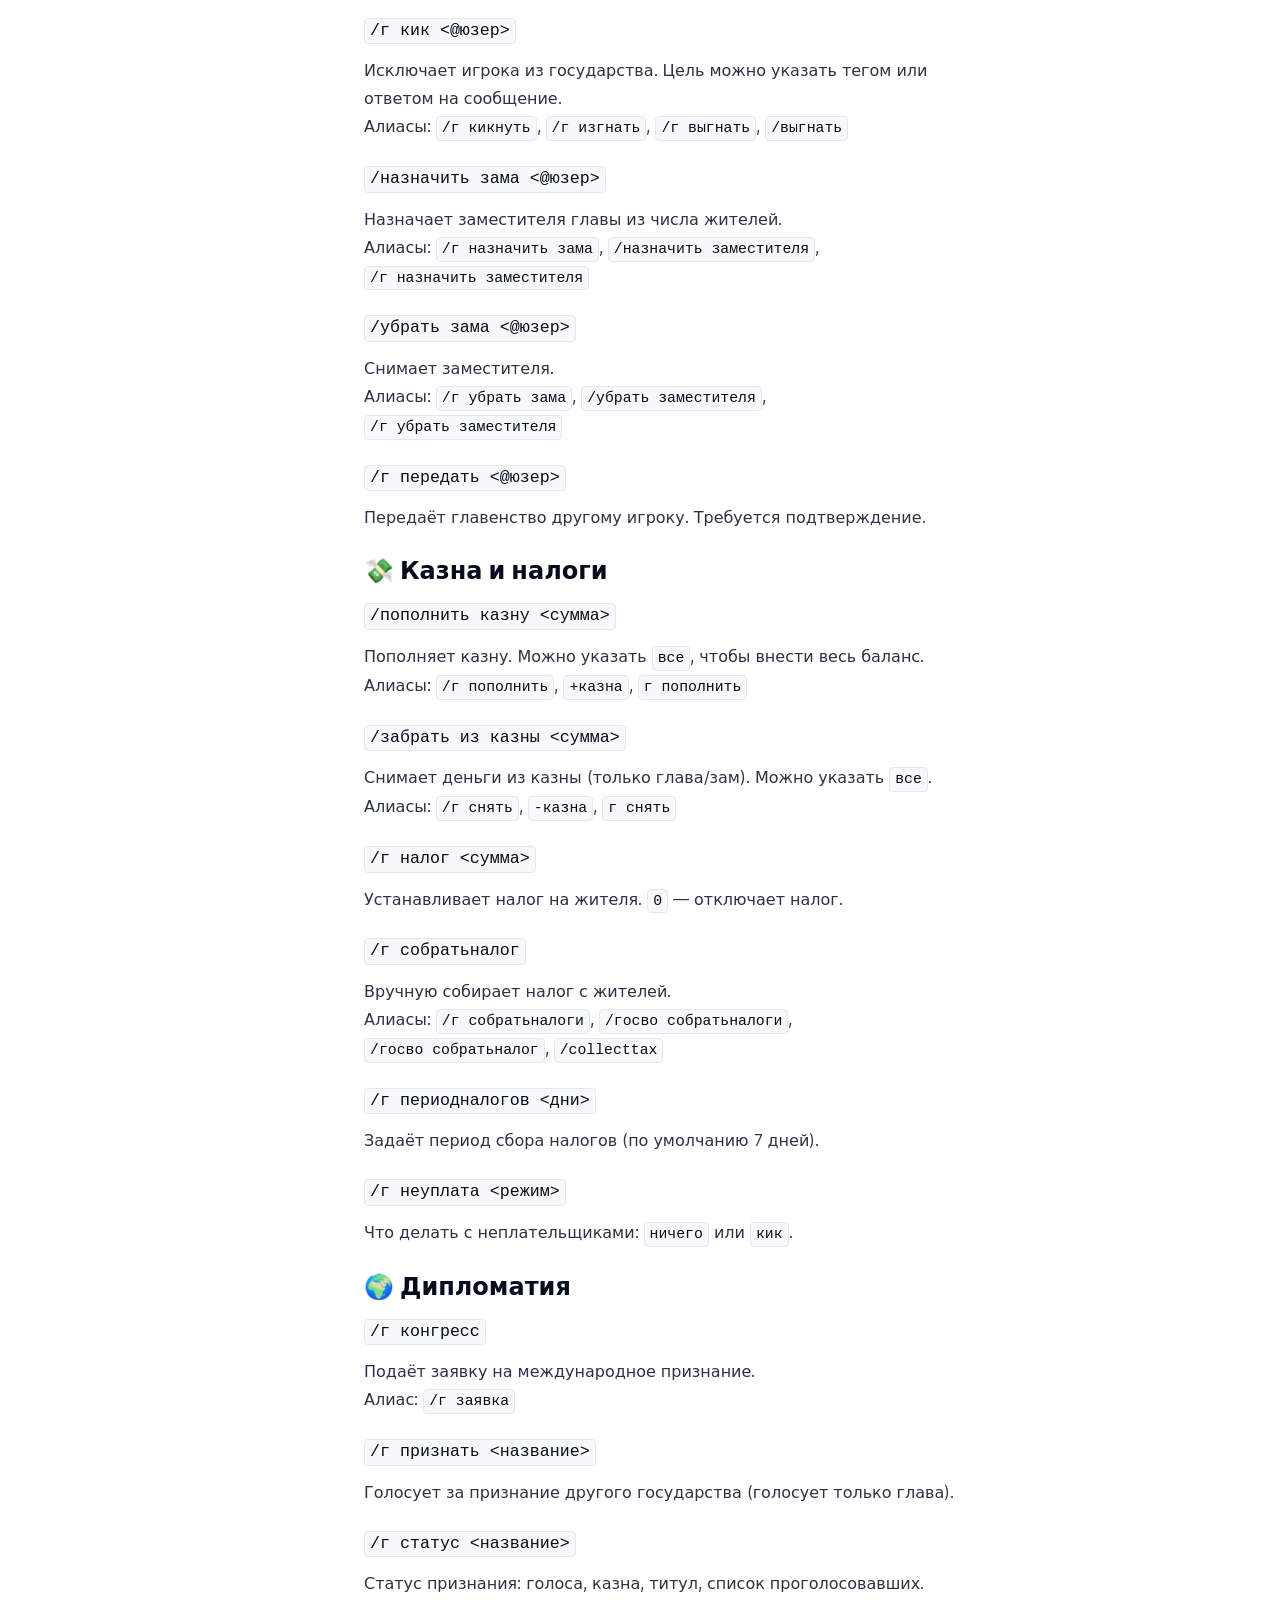
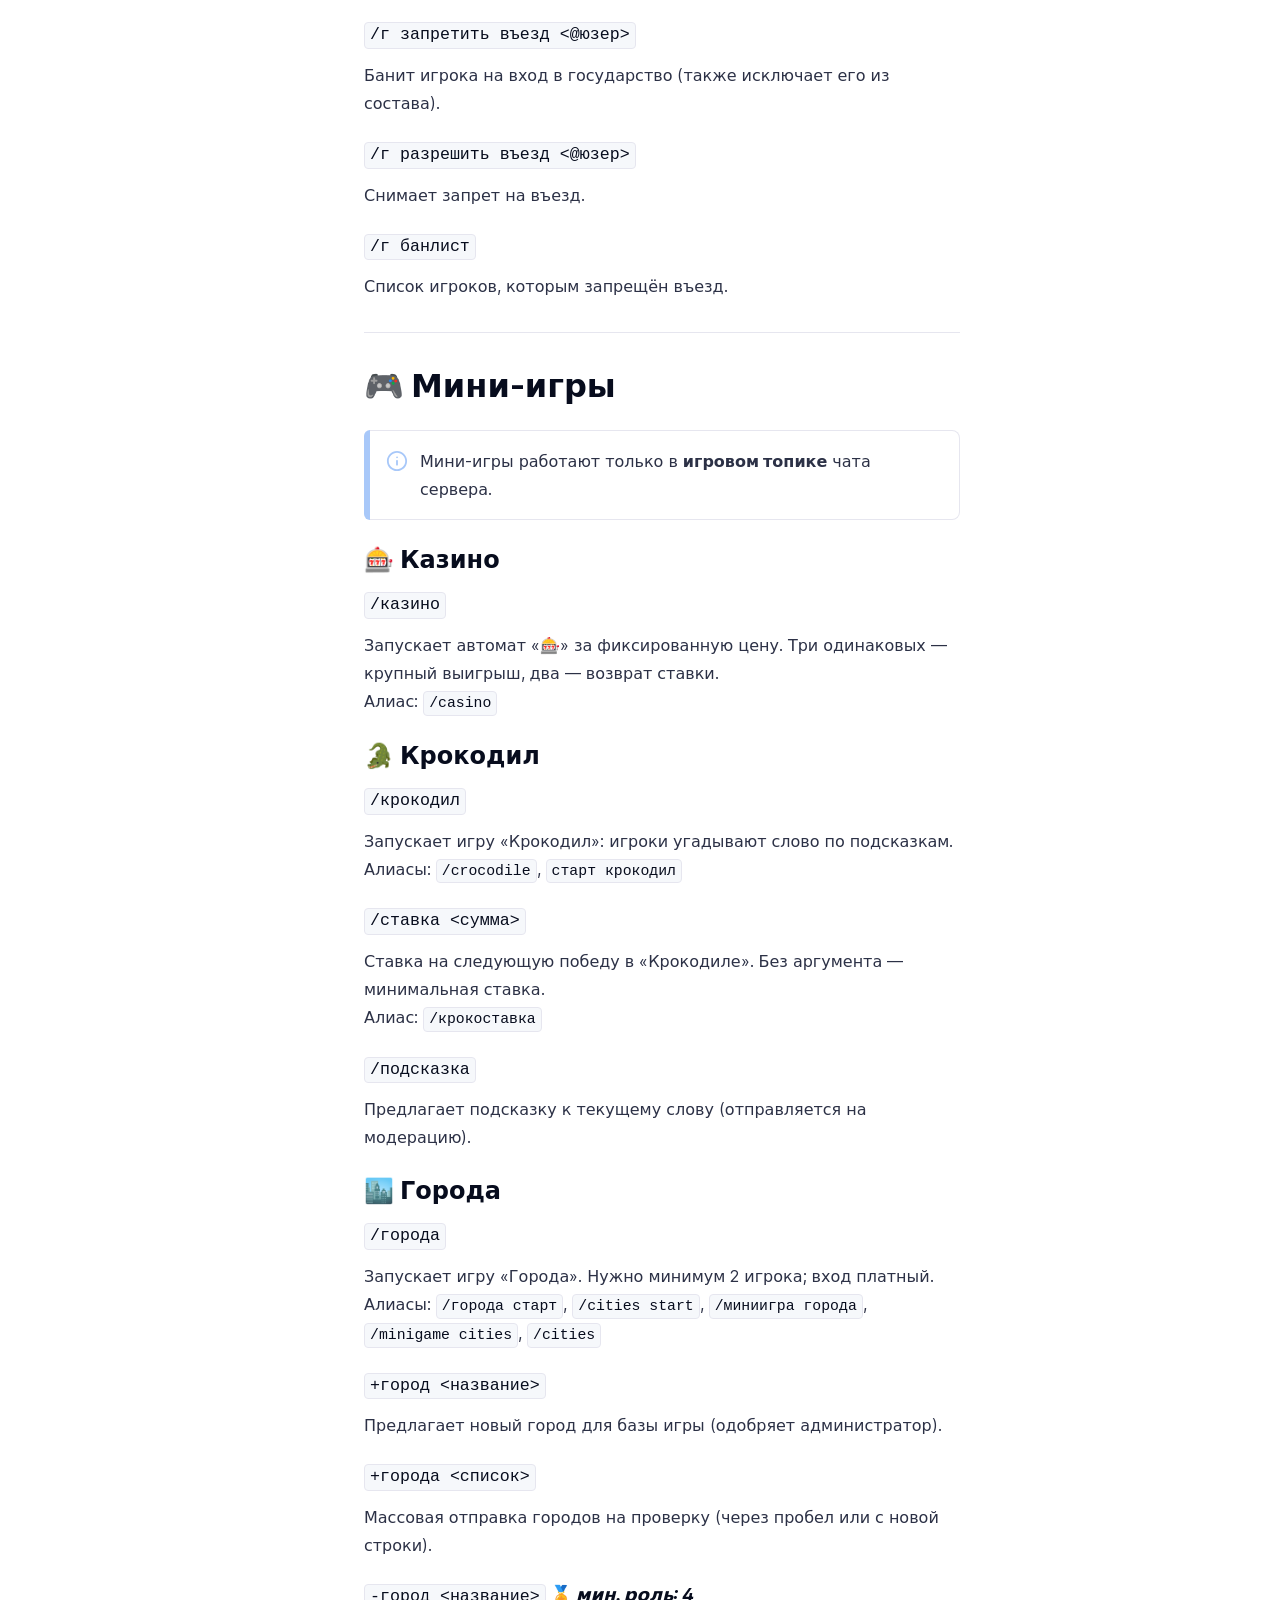
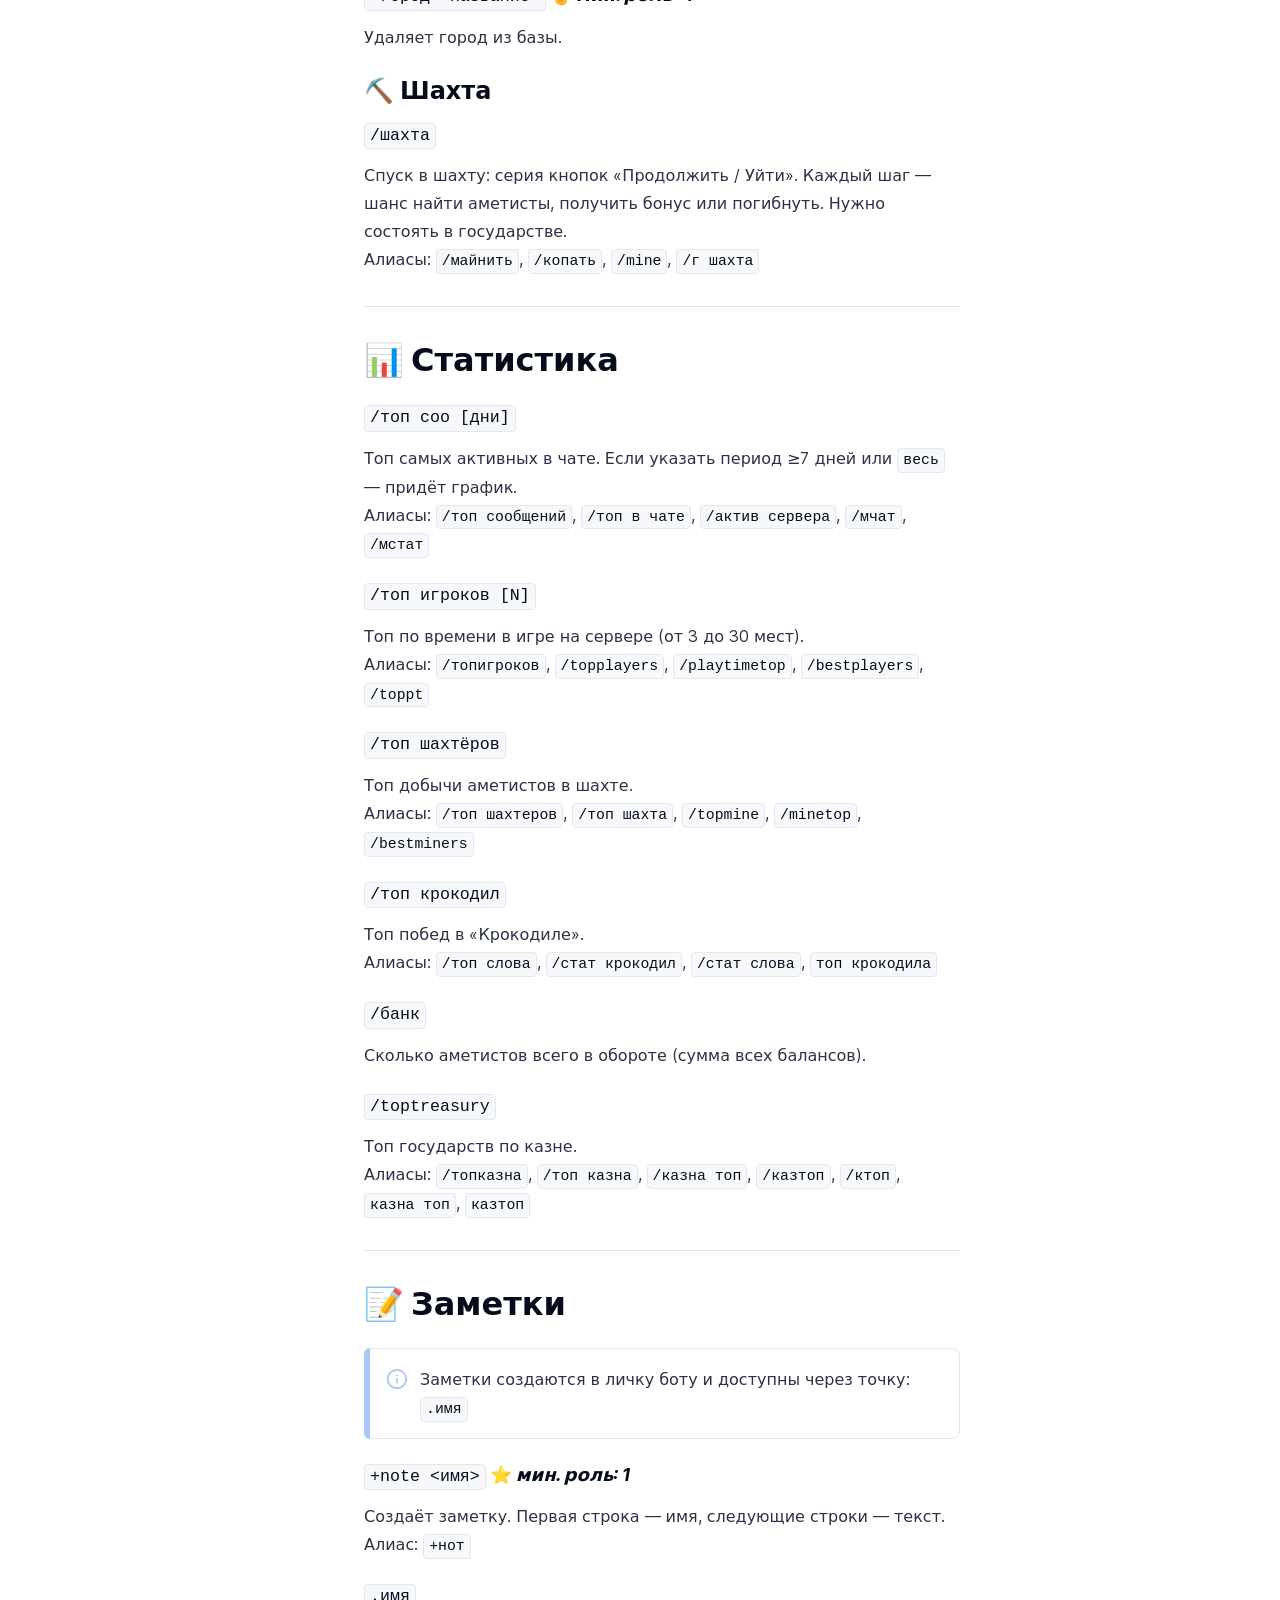
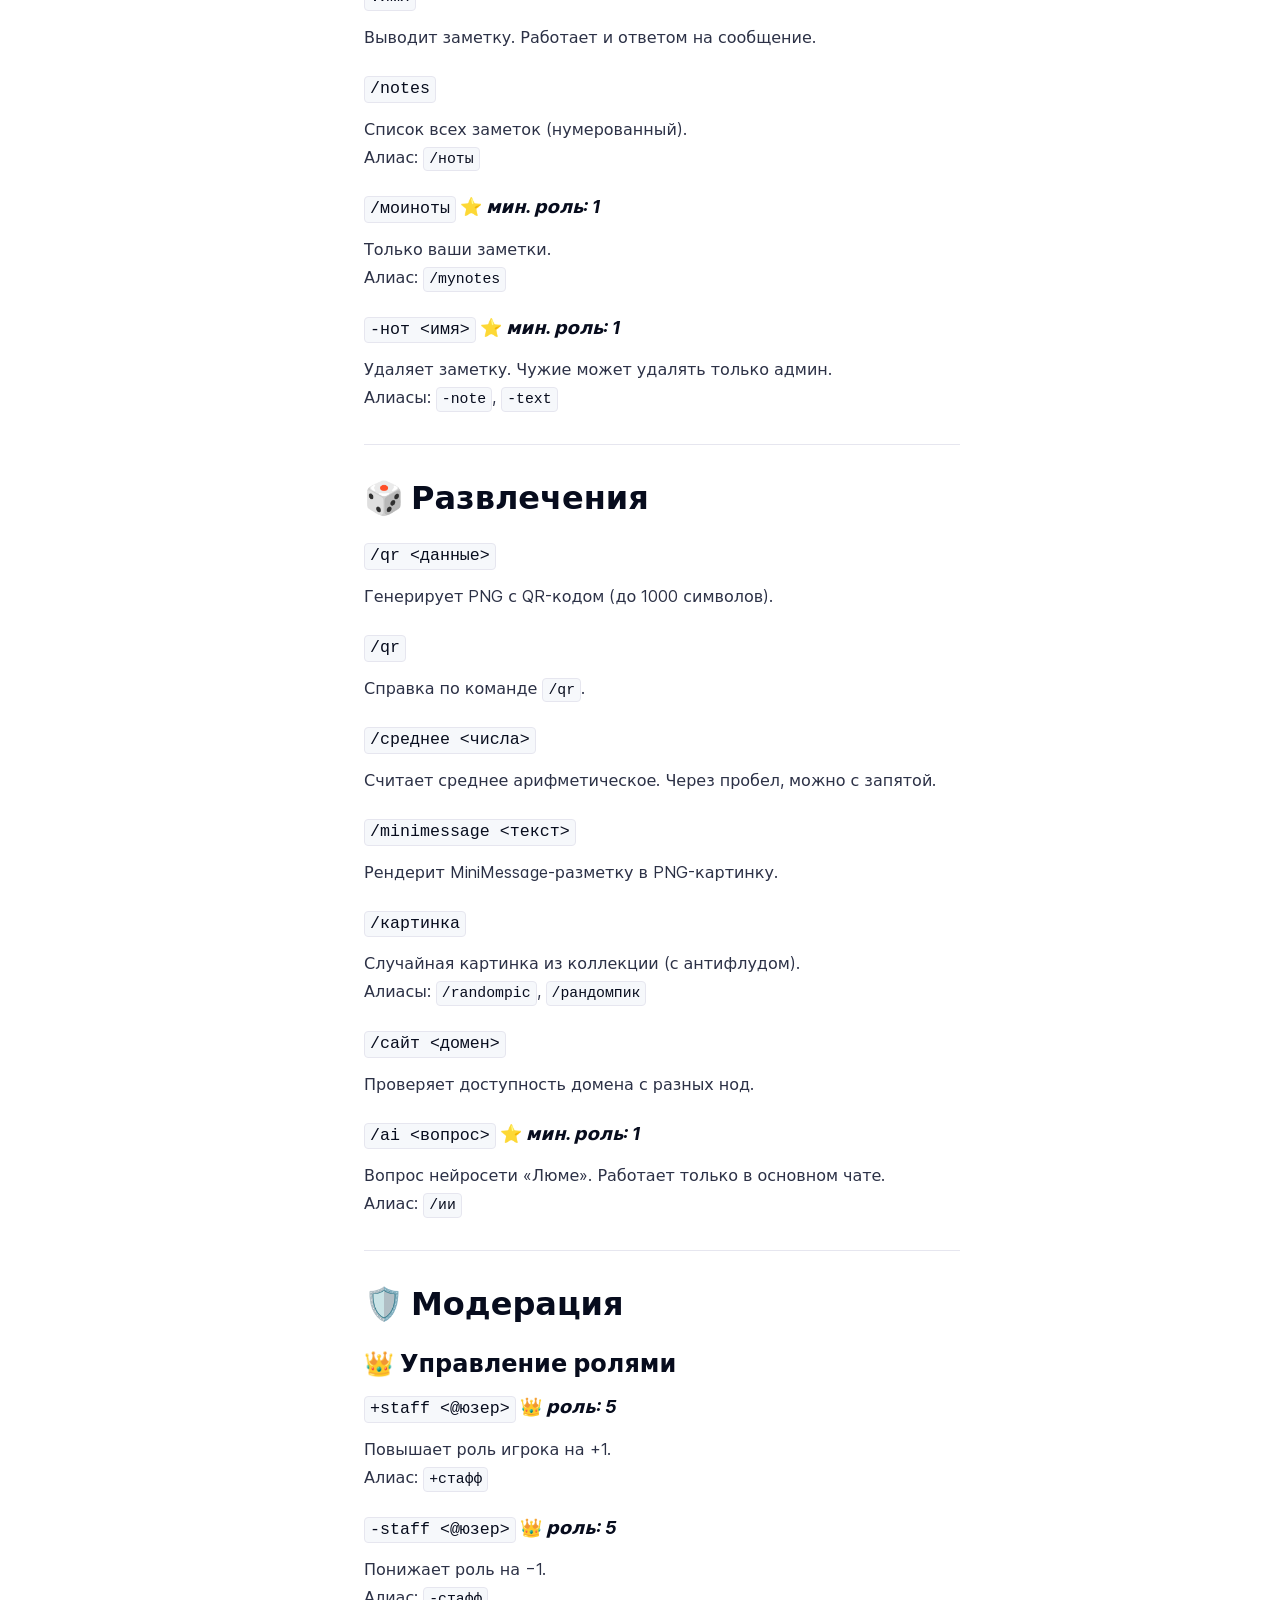
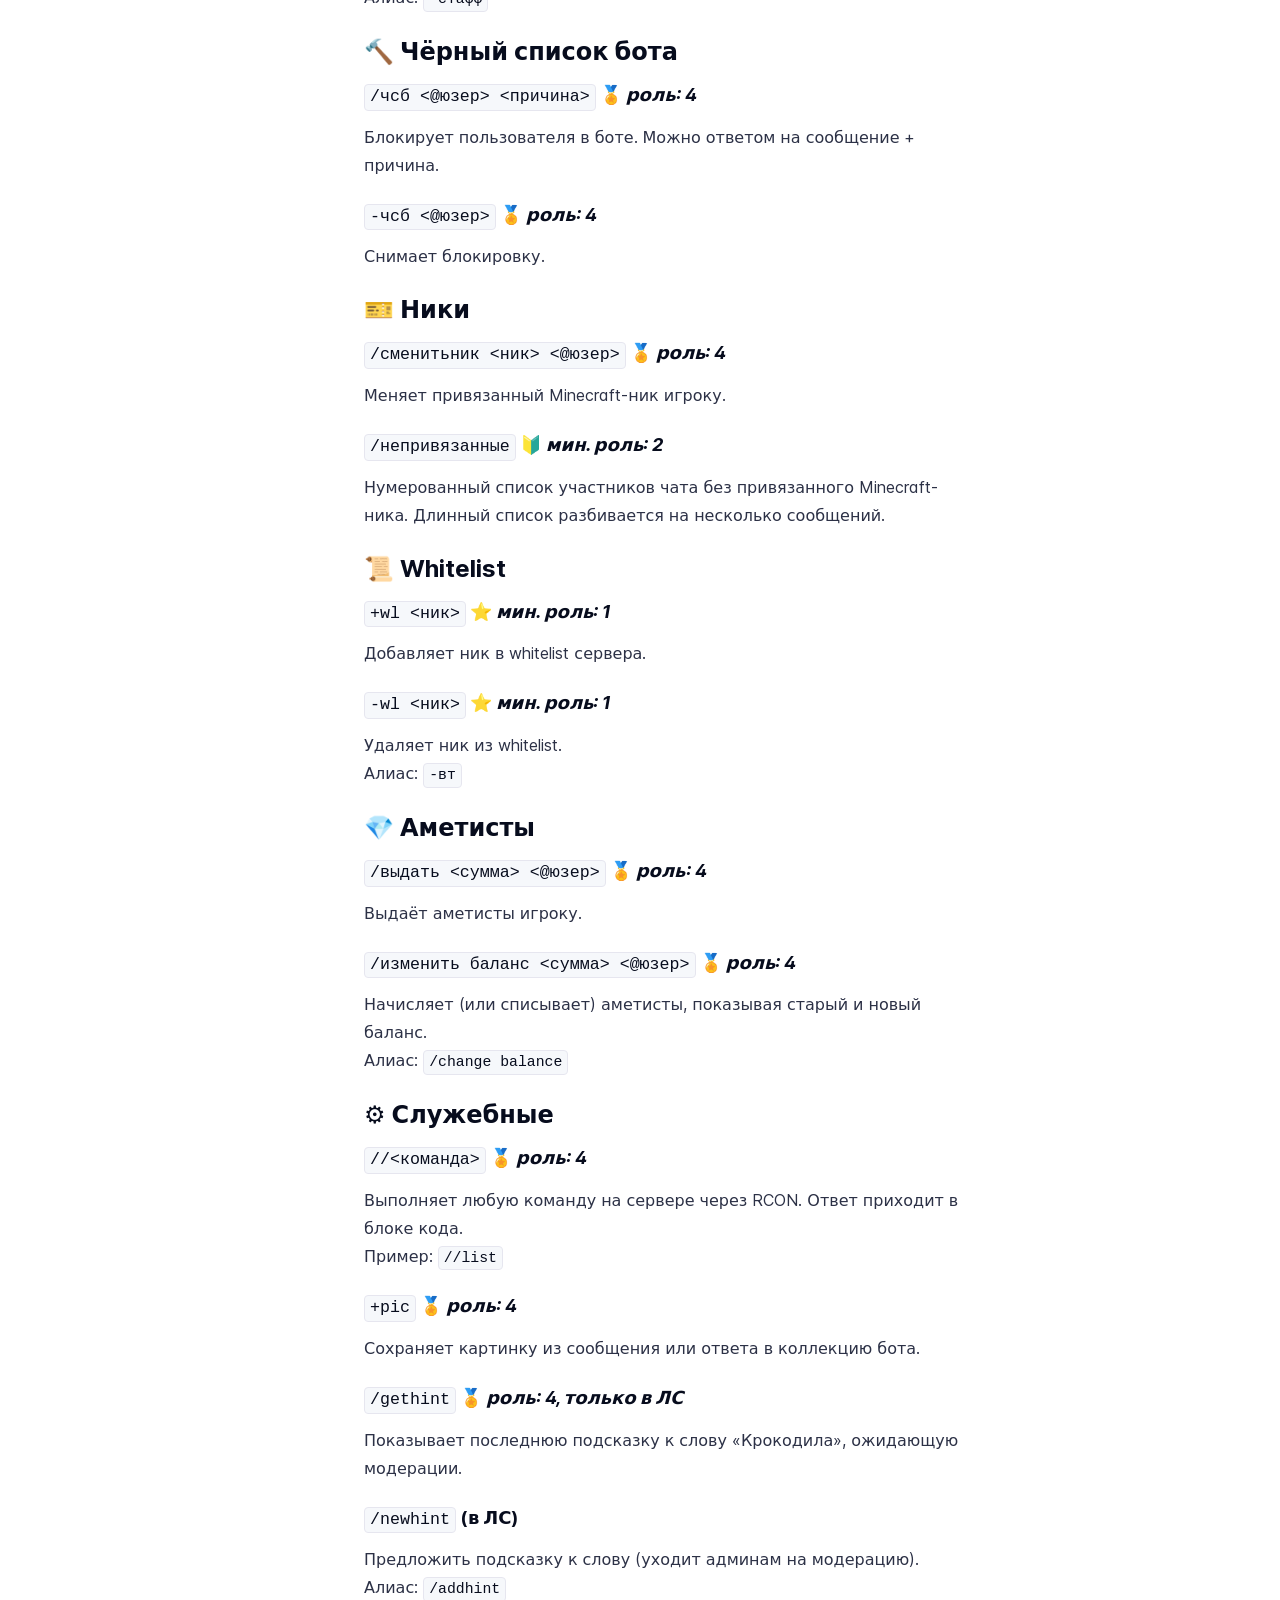
==== commit 2d6b4113: "Автоматическое обновление вики" ====
--- a/info/bot_commands/index.html
+++ b/info/bot_commands/index.html
@@ -4,7 +4,7 @@
     <meta charset="UTF-8">
     <meta name="viewport" content="width=device-width,initial-scale=1">
     <meta name="color-scheme" content="light dark">
-    <meta name="turbo-cache-control" content="no-cache" data-turbo-track="reload" data-track-token="4.6.0.846601591166">
+    <meta name="turbo-cache-control" content="no-cache" data-turbo-track="reload" data-track-token="4.6.0.846614869837">
 
     <!-- See retype.com -->
     <meta name="generator" content="Retype 4.6.0">
@@ -37,11 +37,11 @@
 
     <script data-cfasync="false">(function(){var cl=document.documentElement.classList,ls=localStorage.getItem("retype_scheme"),hd=cl.contains("dark"),hl=cl.contains("light"),wm=window.matchMedia&&window.matchMedia("(prefers-color-scheme: dark)").matches;if(ls==="dark"||(!ls&&wm&&!hd&&!hl)){cl.remove("light");cl.add("dark")}else if(ls==="light"||(!ls&&!wm&&!hd&&!hl)){cl.remove("dark");cl.add("light")}})();</script>
 
-    <link href="../../resources/css/retype.css?v=4.6.0.846601591166" rel="stylesheet">
-
-    <script data-cfasync="false" src="../../resources/js/config.js?v=4.6.0.846601591166" data-turbo-eval="false" defer></script>
+    <link href="../../resources/css/retype.css?v=4.6.0.846614869837" rel="stylesheet">
+
+    <script data-cfasync="false" src="../../resources/js/config.js?v=4.6.0.846614869837" data-turbo-eval="false" defer></script>
     <script data-cfasync="false" src="../../resources/js/retype.js?v=4.6.0" data-turbo-eval="false" defer></script>
-    <script id="lunr-js" data-cfasync="false" src="../../resources/js/lunr.js?v=4.6.0.846601591166" data-turbo-eval="false" defer></script>
+    <script id="lunr-js" data-cfasync="false" src="../../resources/js/lunr.js?v=4.6.0.846614869837" data-turbo-eval="false" defer></script>
 </head>
 <body>
     <div id="retype-app" class="relative text-base antialiased text-base-text bg-base-bg font-body">
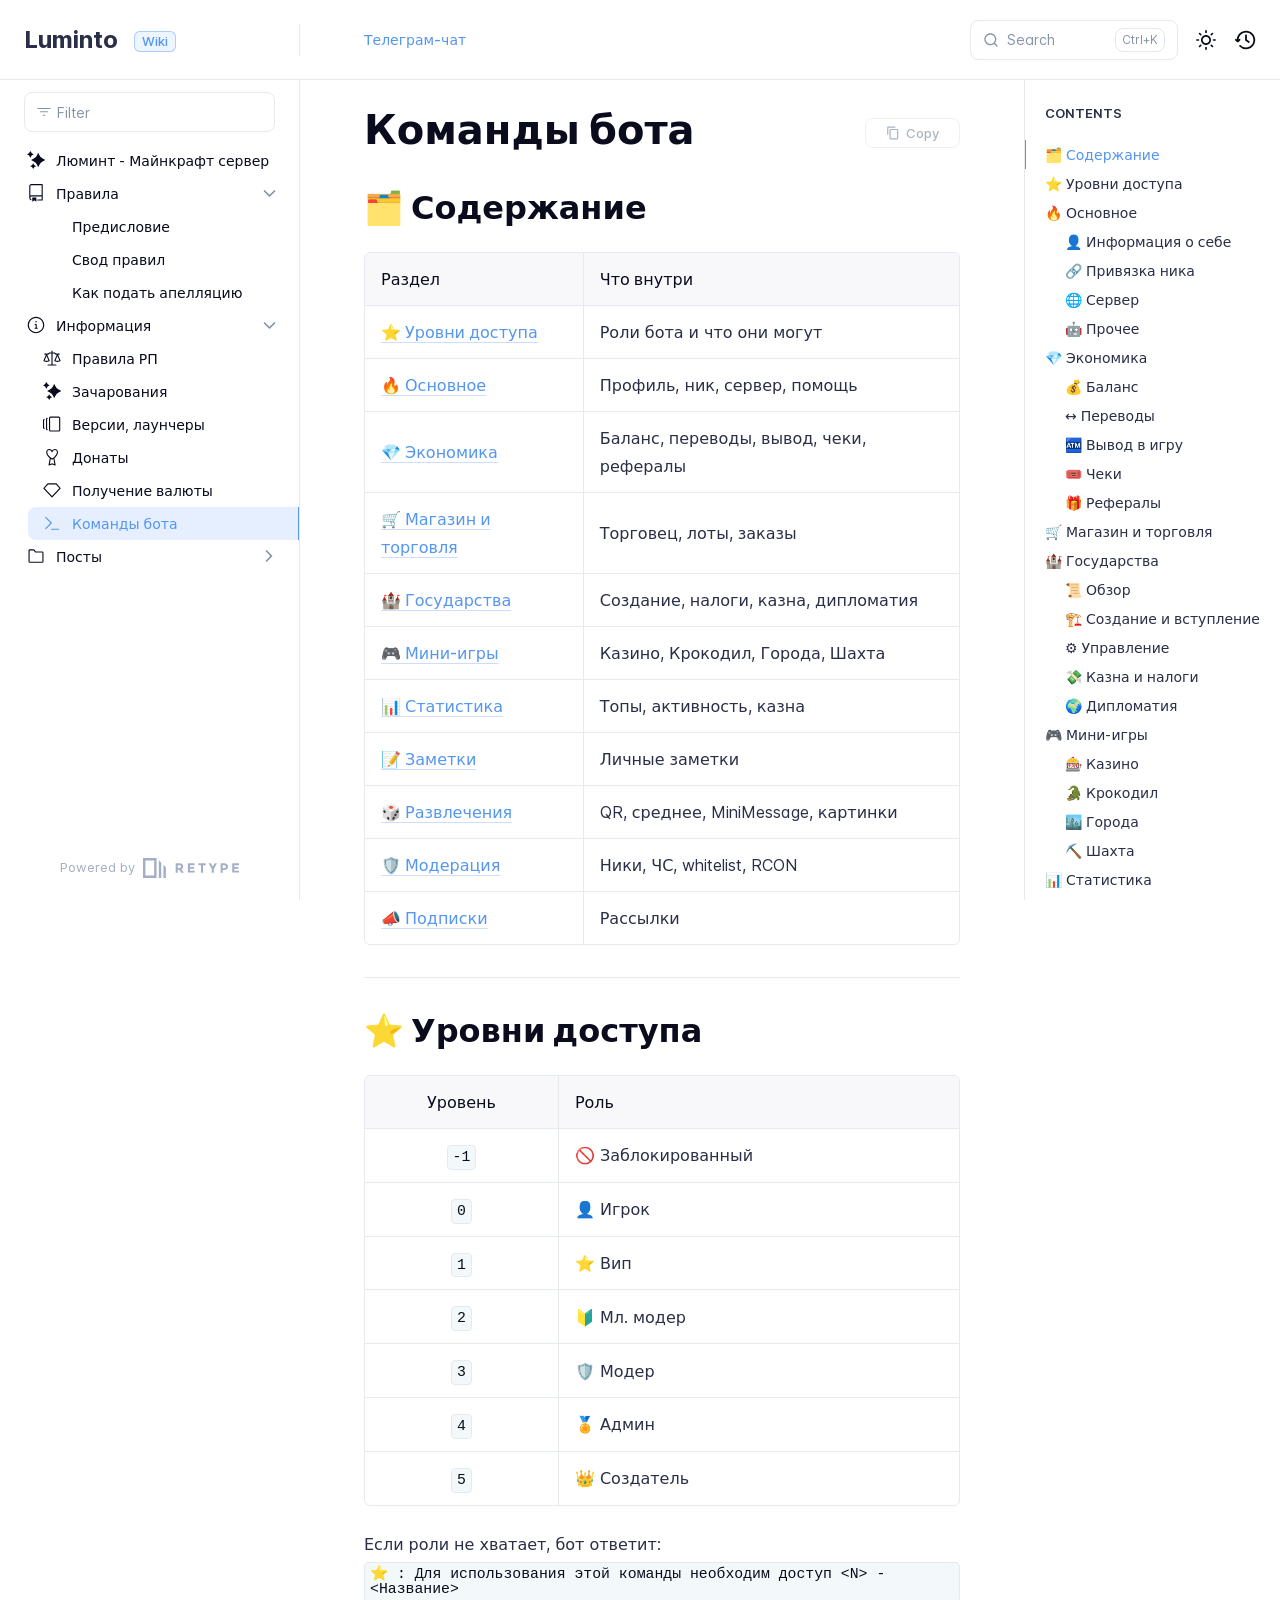
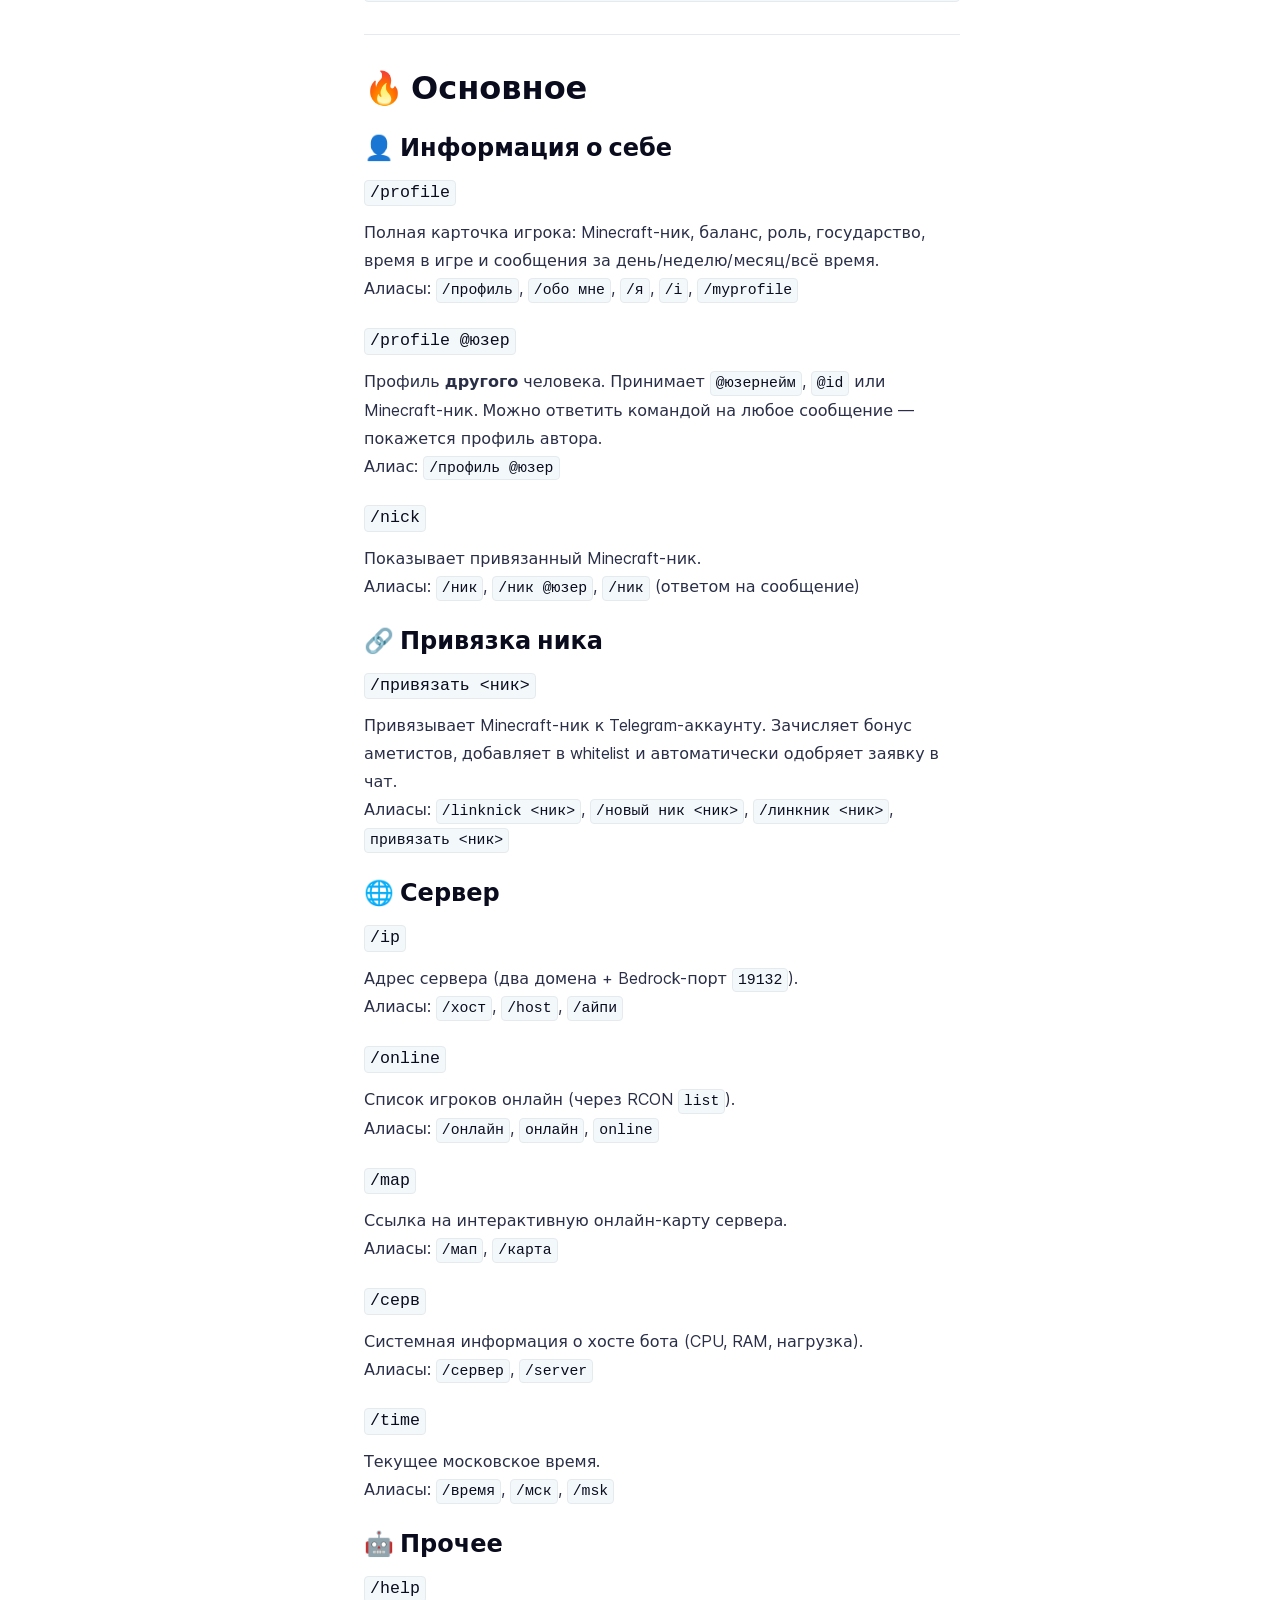
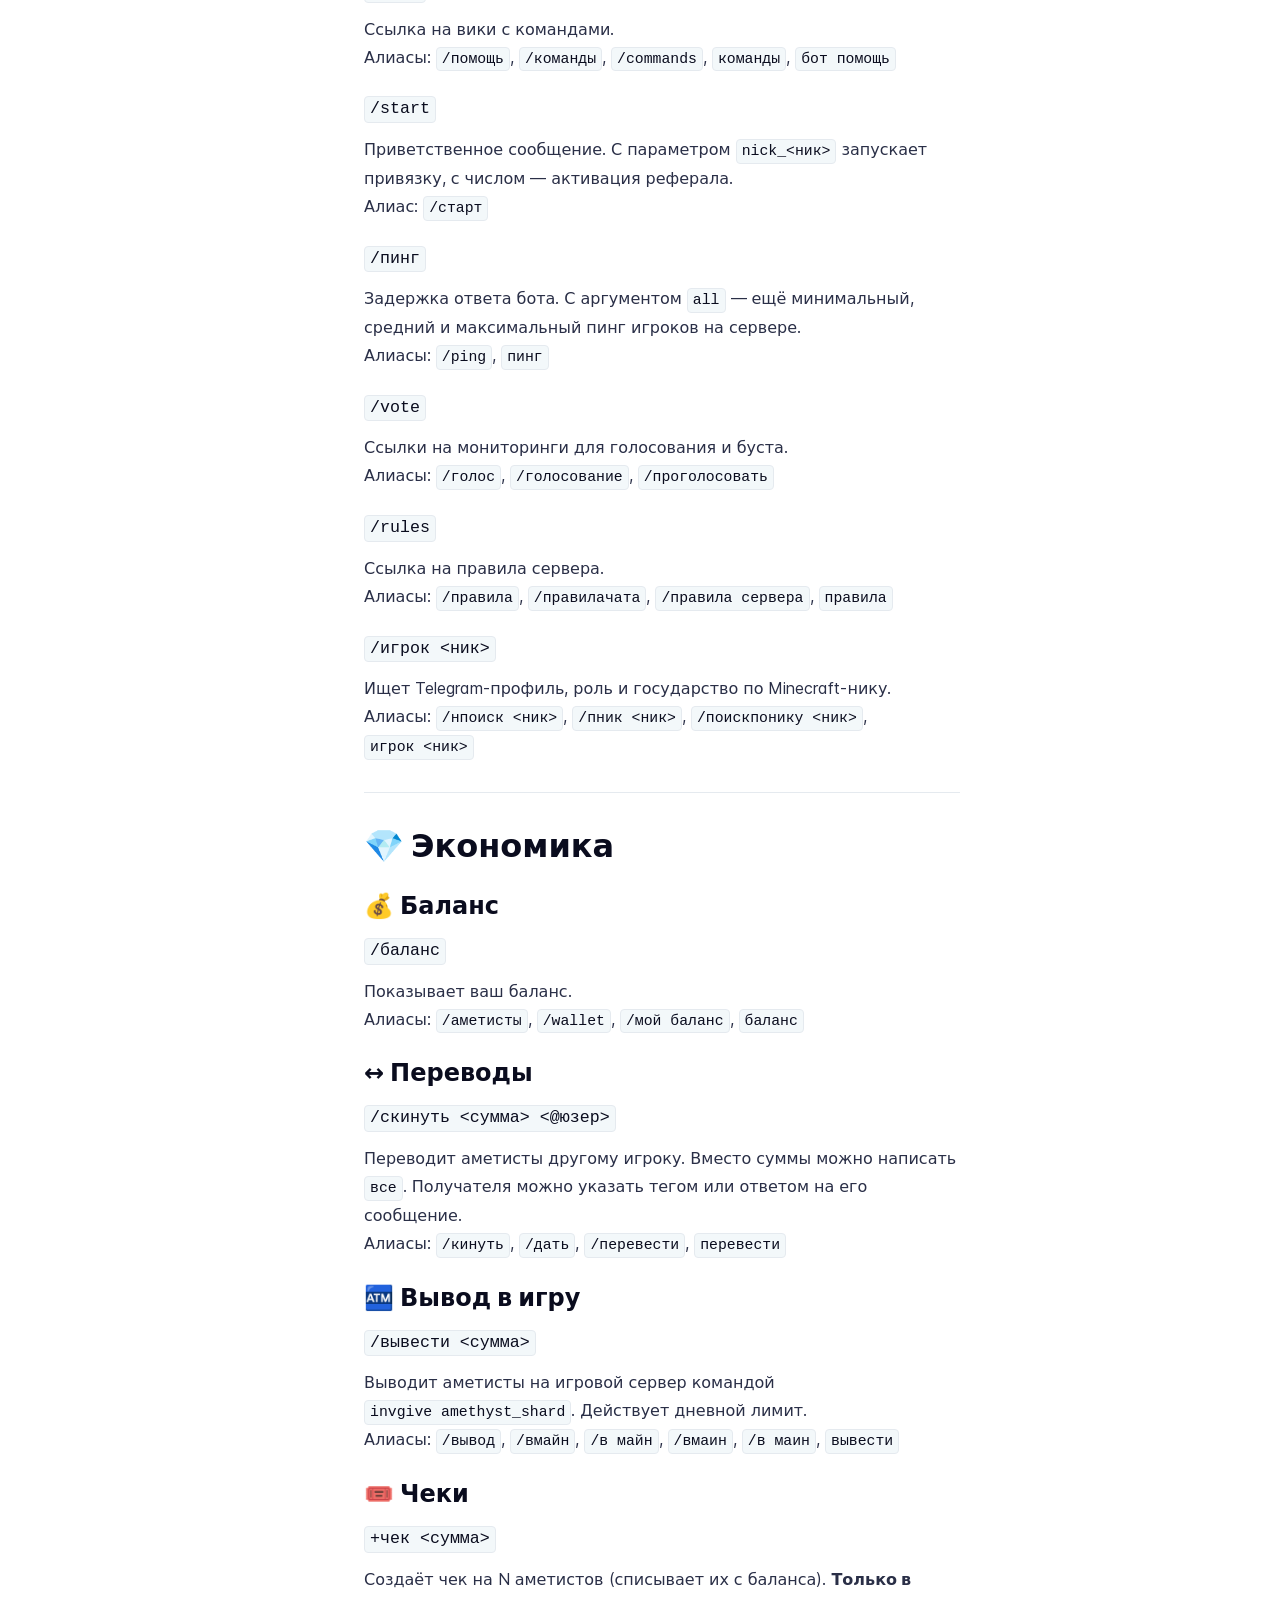
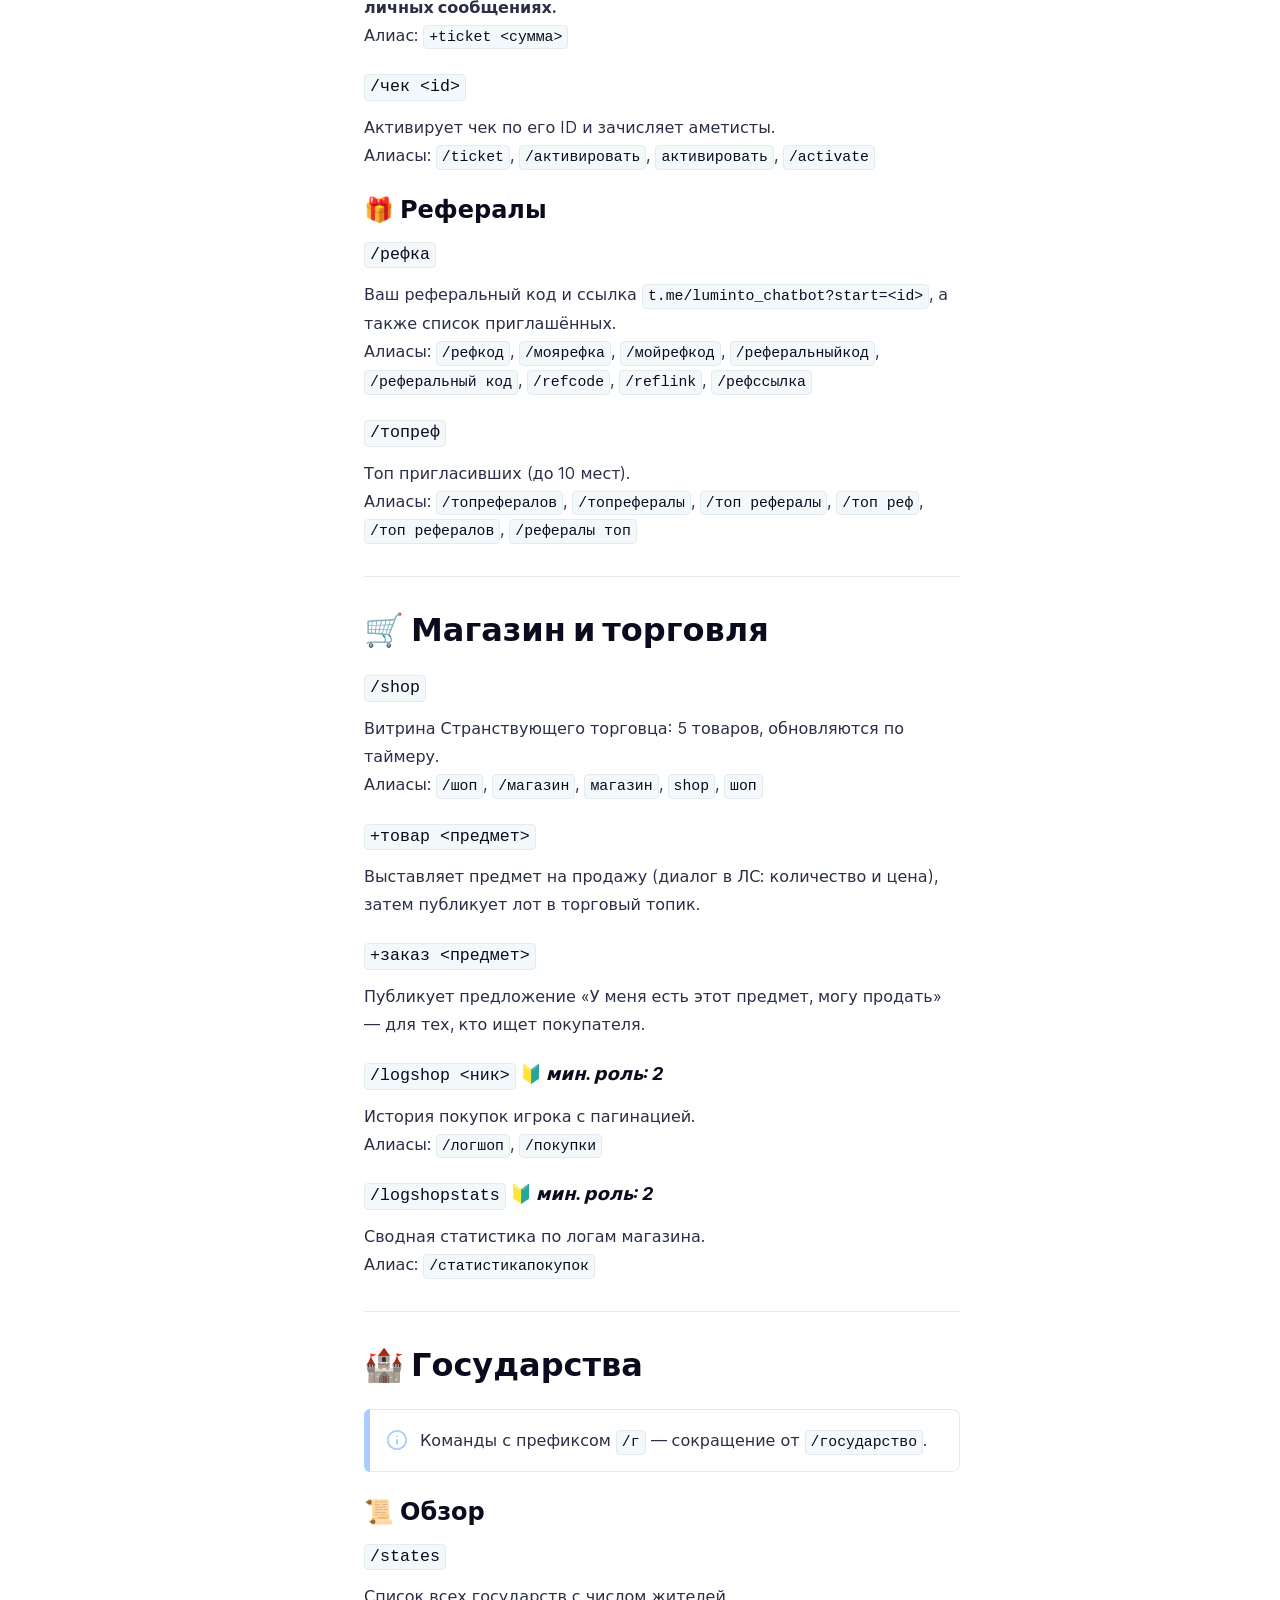
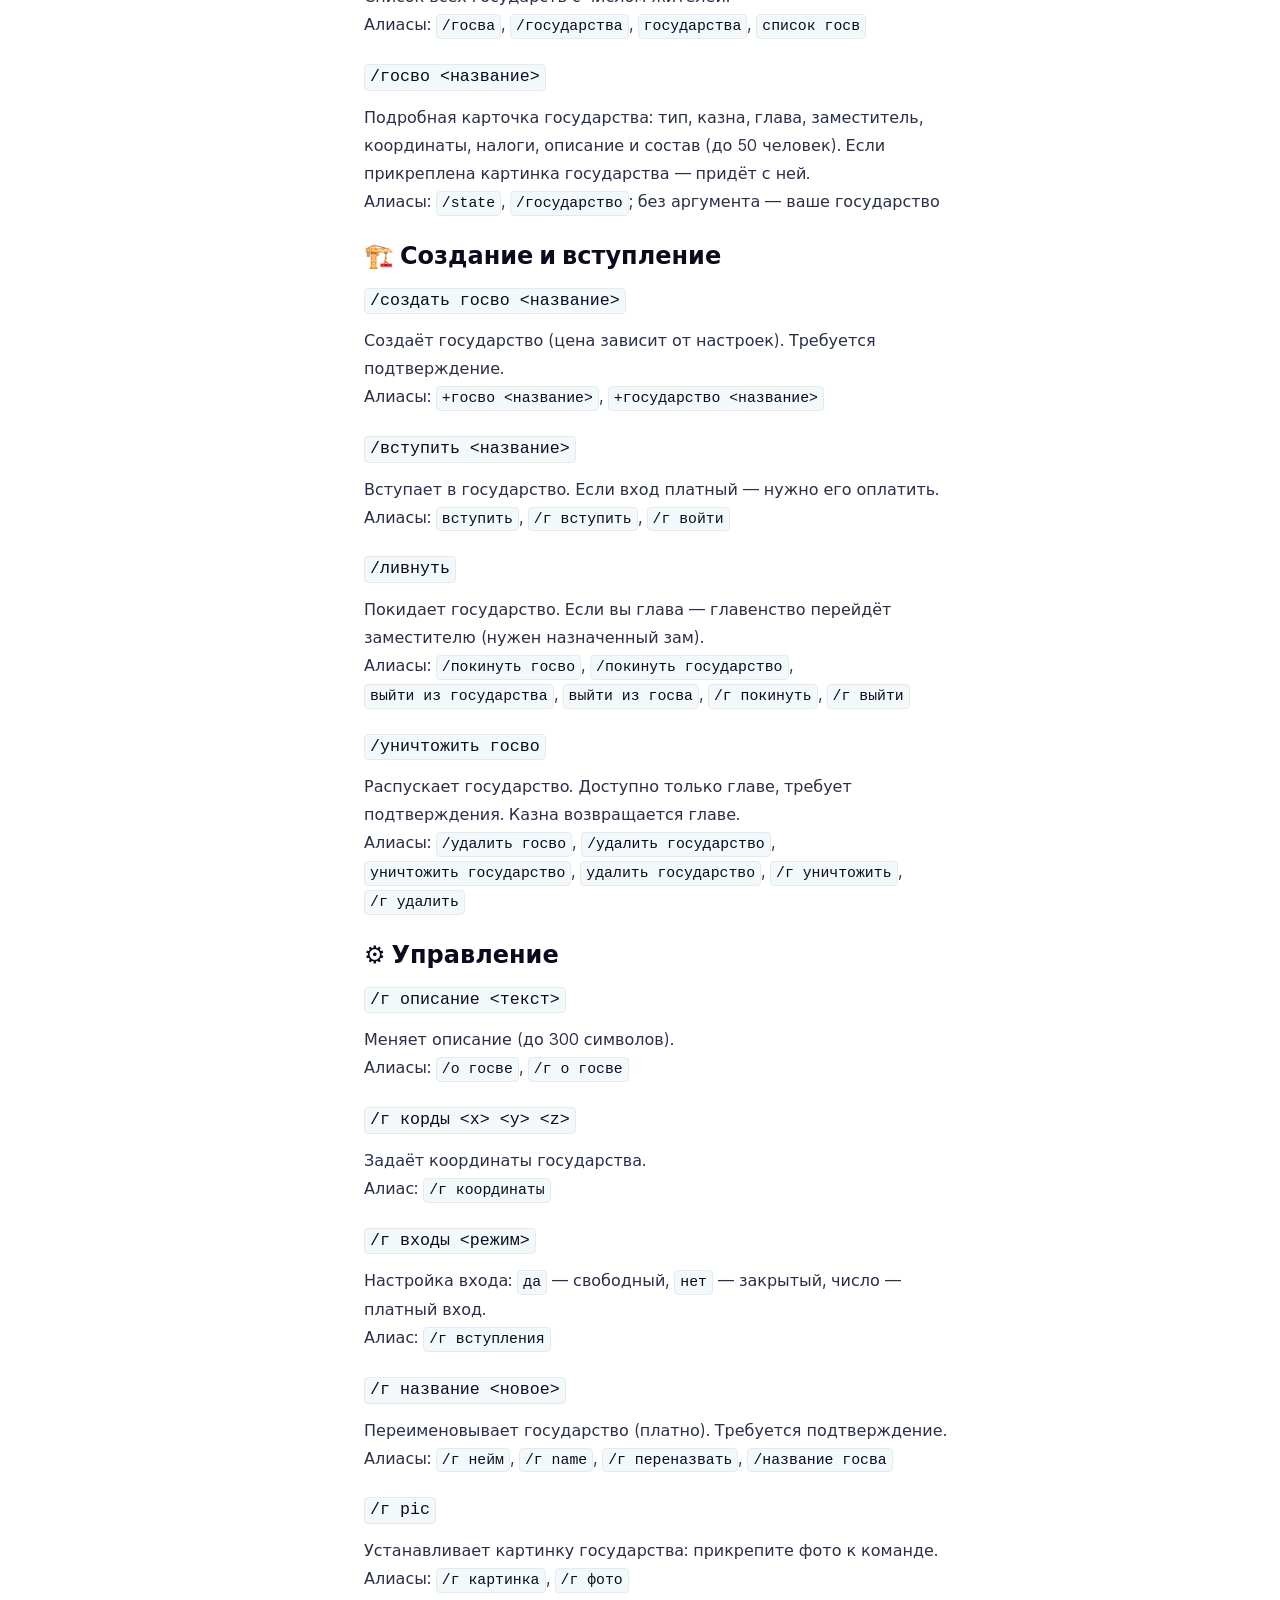
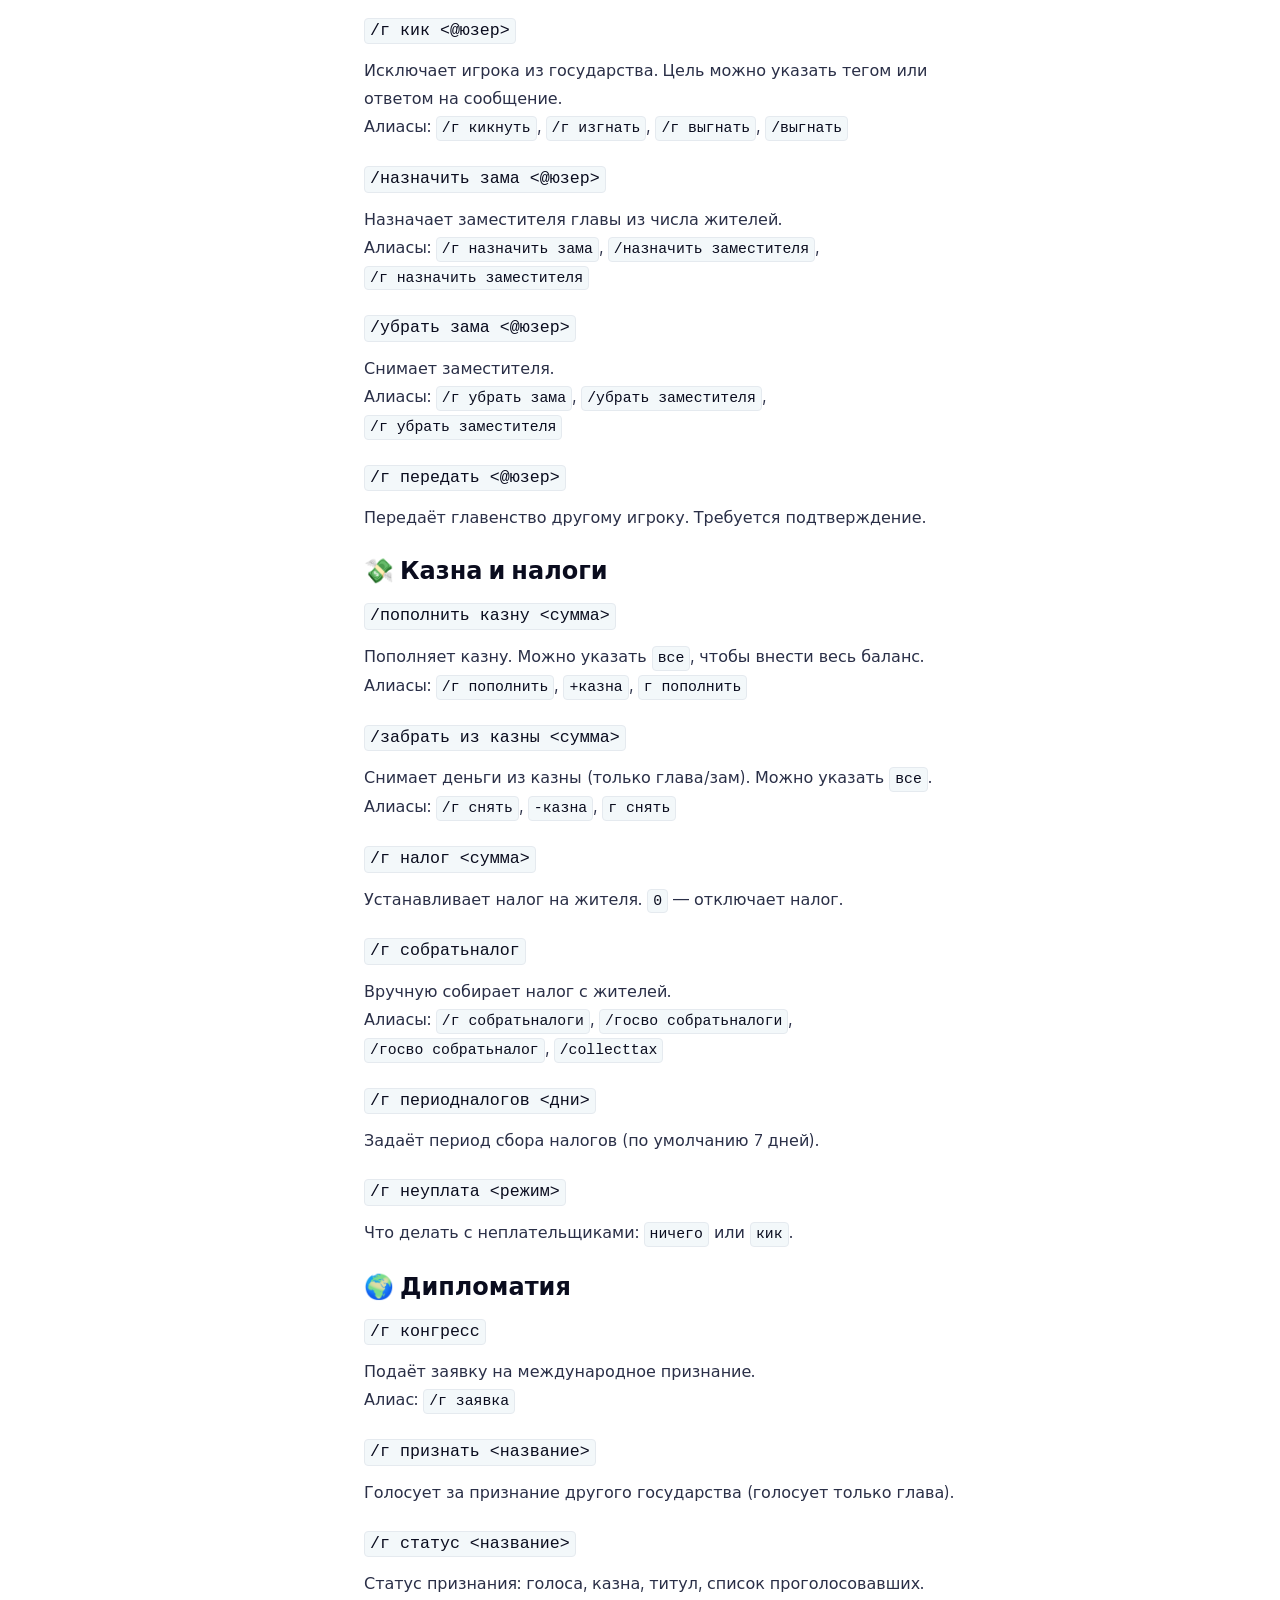
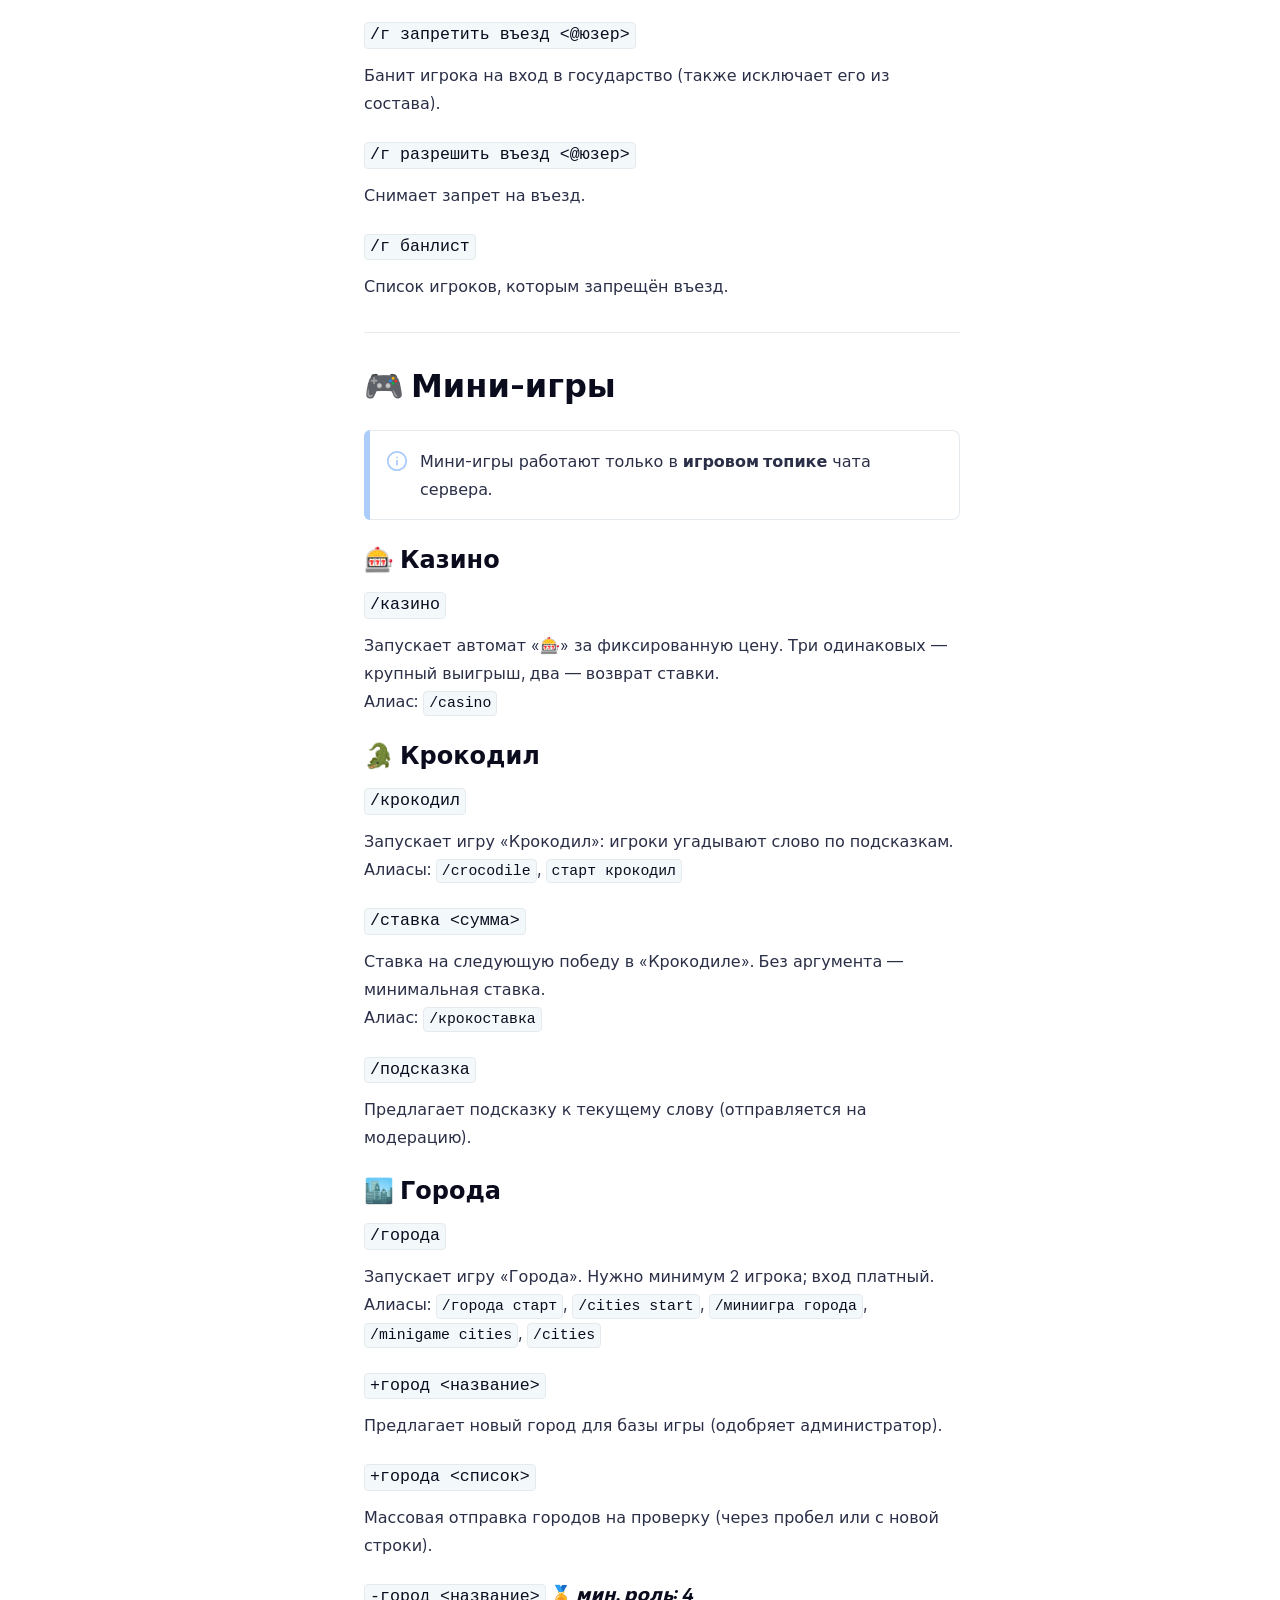
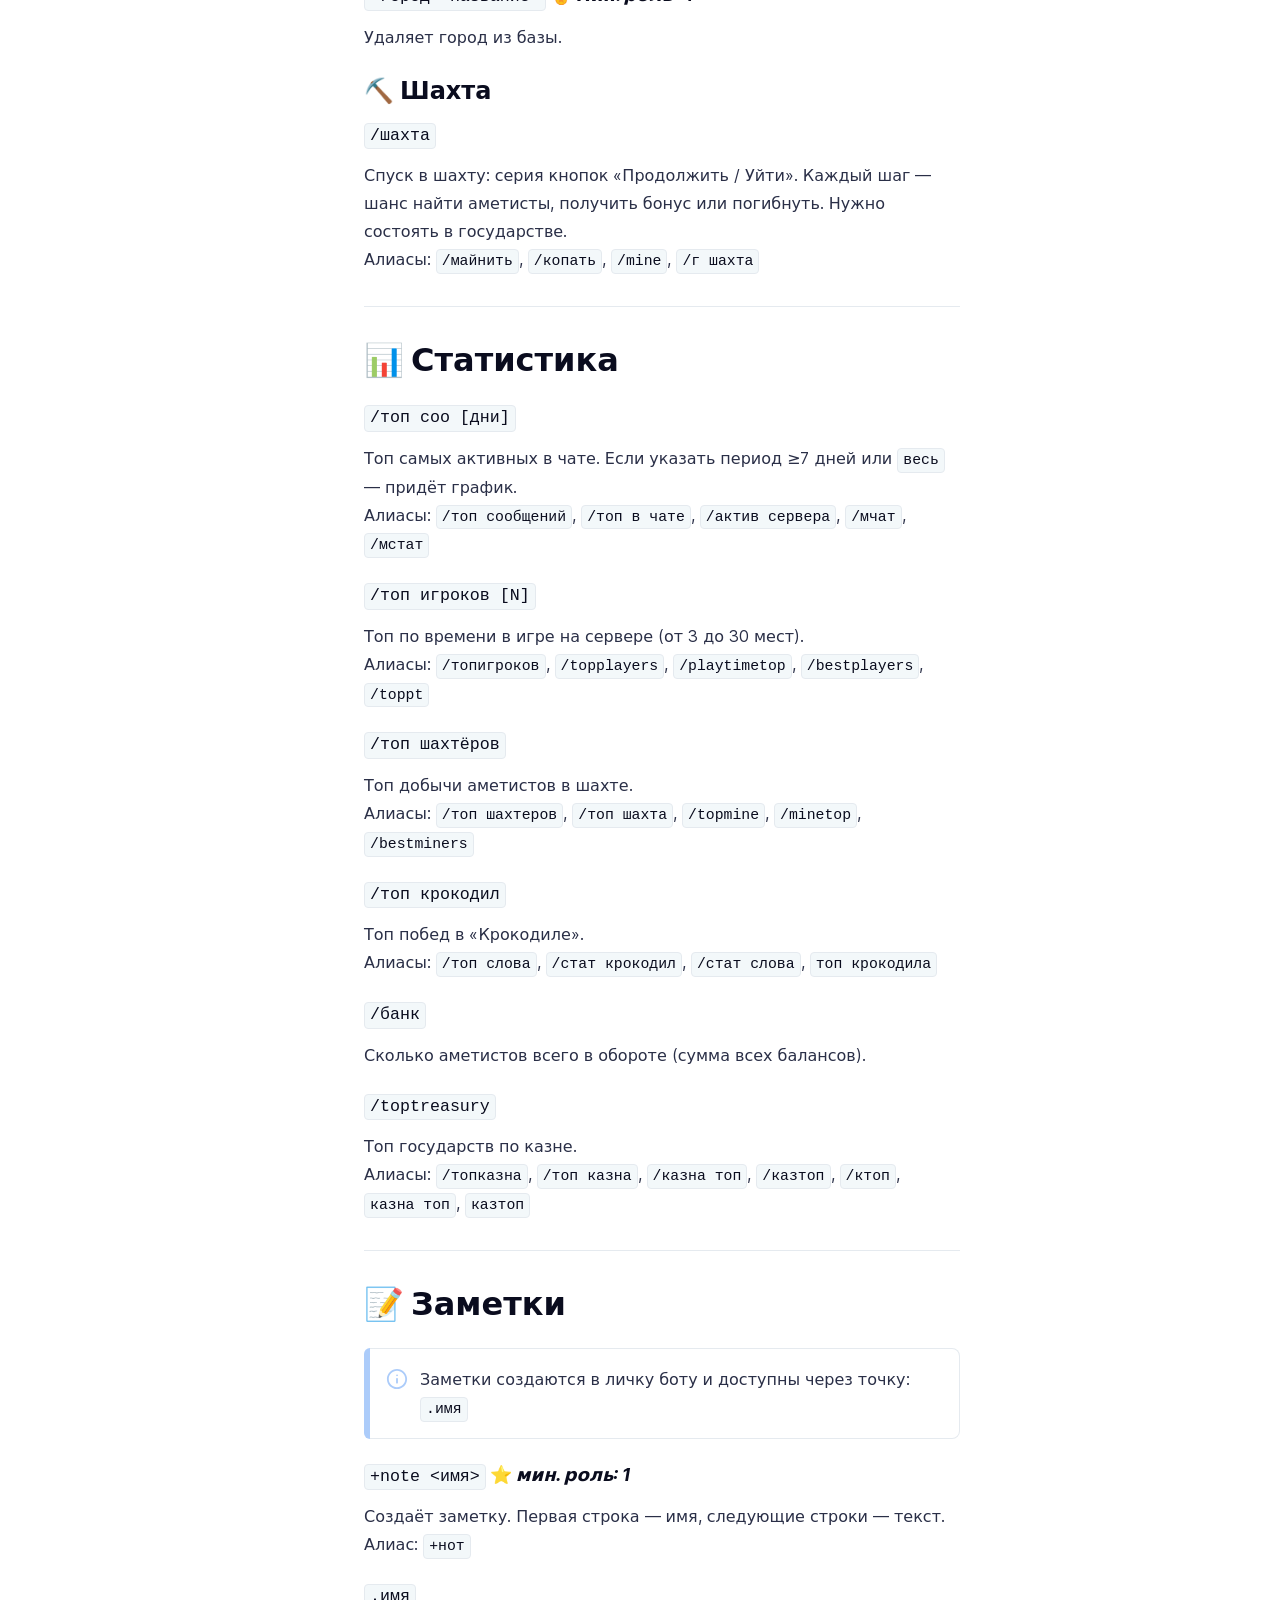
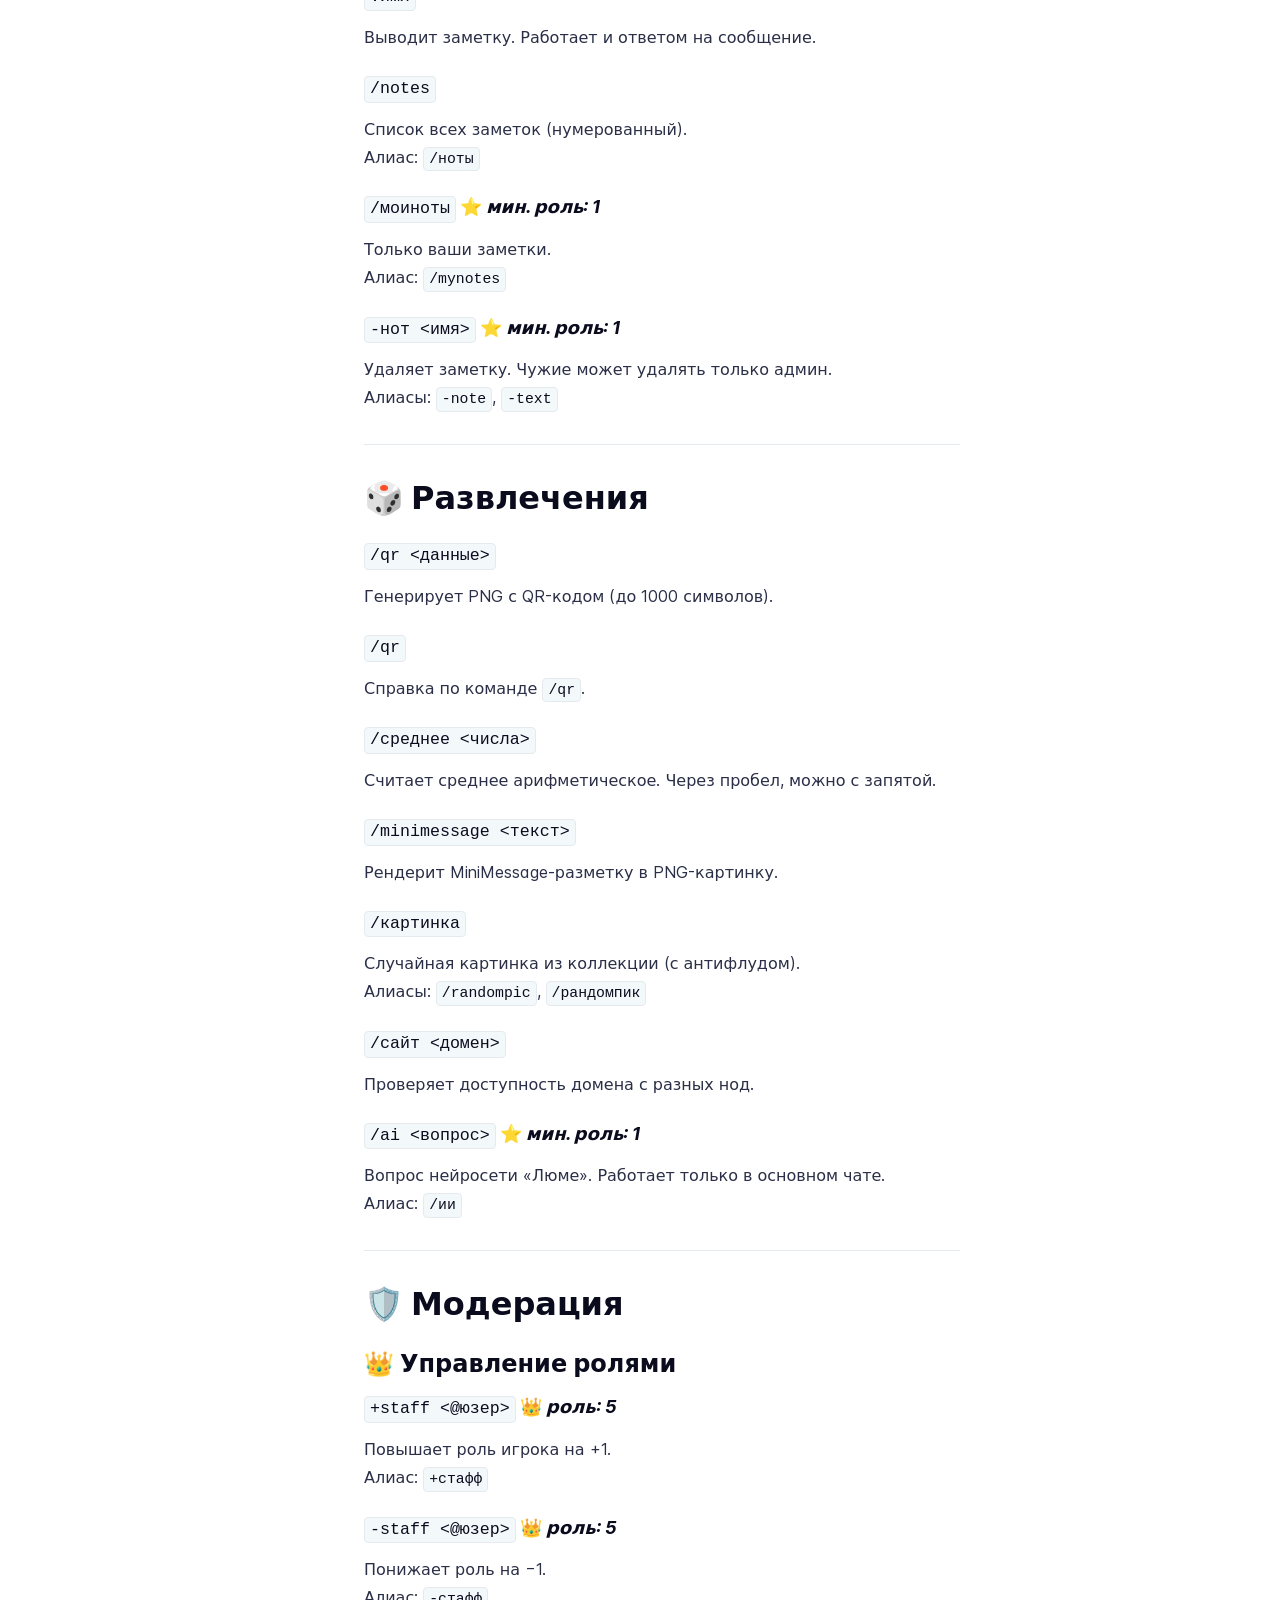
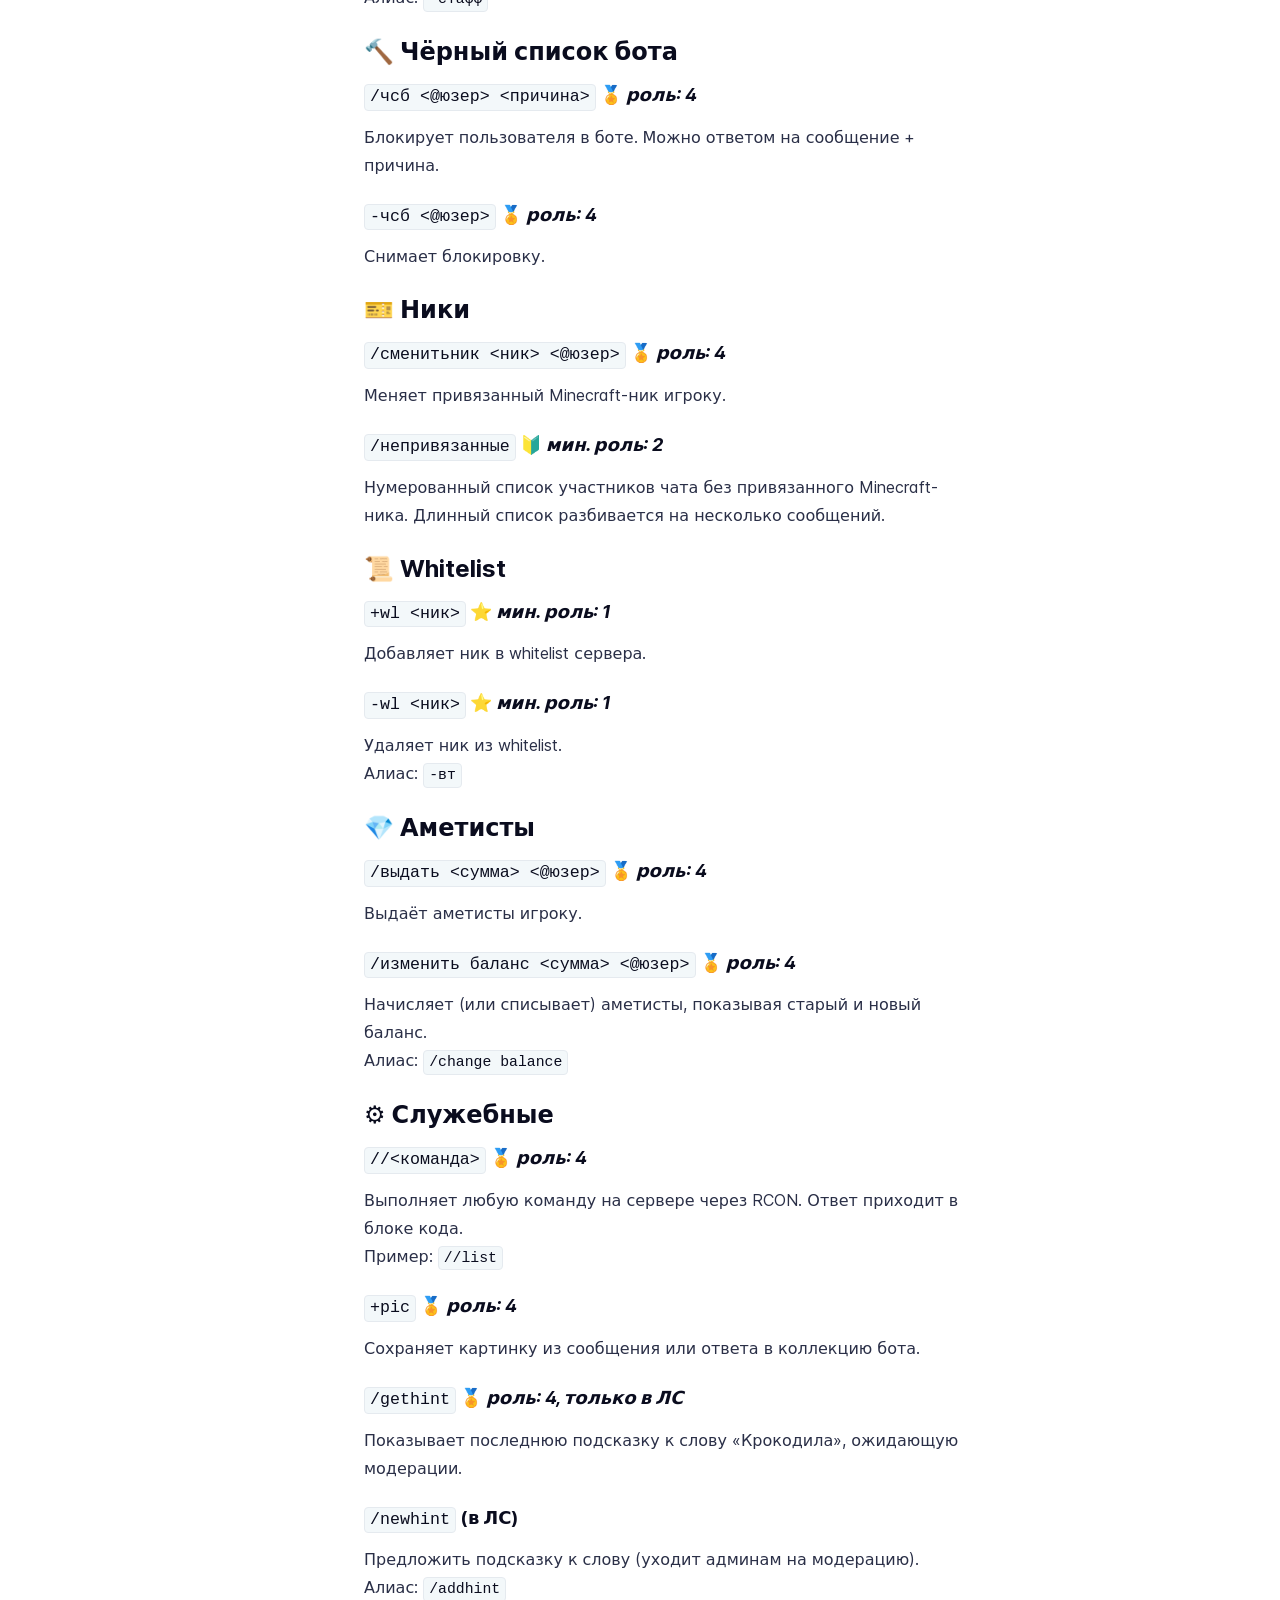
==== commit 22ddf53a: "Автоматическое обновление вики" ====
--- a/info/bot_commands/index.html
+++ b/info/bot_commands/index.html
@@ -4,7 +4,7 @@
     <meta charset="UTF-8">
     <meta name="viewport" content="width=device-width,initial-scale=1">
     <meta name="color-scheme" content="light dark">
-    <meta name="turbo-cache-control" content="no-cache" data-turbo-track="reload" data-track-token="4.6.0.846614869837">
+    <meta name="turbo-cache-control" content="no-cache" data-turbo-track="reload" data-track-token="4.6.0.846953168835">
 
     <!-- See retype.com -->
     <meta name="generator" content="Retype 4.6.0">
@@ -37,11 +37,11 @@
 
     <script data-cfasync="false">(function(){var cl=document.documentElement.classList,ls=localStorage.getItem("retype_scheme"),hd=cl.contains("dark"),hl=cl.contains("light"),wm=window.matchMedia&&window.matchMedia("(prefers-color-scheme: dark)").matches;if(ls==="dark"||(!ls&&wm&&!hd&&!hl)){cl.remove("light");cl.add("dark")}else if(ls==="light"||(!ls&&!wm&&!hd&&!hl)){cl.remove("dark");cl.add("light")}})();</script>
 
-    <link href="../../resources/css/retype.css?v=4.6.0.846614869837" rel="stylesheet">
-
-    <script data-cfasync="false" src="../../resources/js/config.js?v=4.6.0.846614869837" data-turbo-eval="false" defer></script>
+    <link href="../../resources/css/retype.css?v=4.6.0.846953168835" rel="stylesheet">
+
+    <script data-cfasync="false" src="../../resources/js/config.js?v=4.6.0.846953168835" data-turbo-eval="false" defer></script>
     <script data-cfasync="false" src="../../resources/js/retype.js?v=4.6.0" data-turbo-eval="false" defer></script>
-    <script id="lunr-js" data-cfasync="false" src="../../resources/js/lunr.js?v=4.6.0.846614869837" data-turbo-eval="false" defer></script>
+    <script id="lunr-js" data-cfasync="false" src="../../resources/js/lunr.js?v=4.6.0.846953168835" data-turbo-eval="false" defer></script>
 </head>
 <body>
     <div id="retype-app" class="relative text-base antialiased text-base-text bg-base-bg font-body">
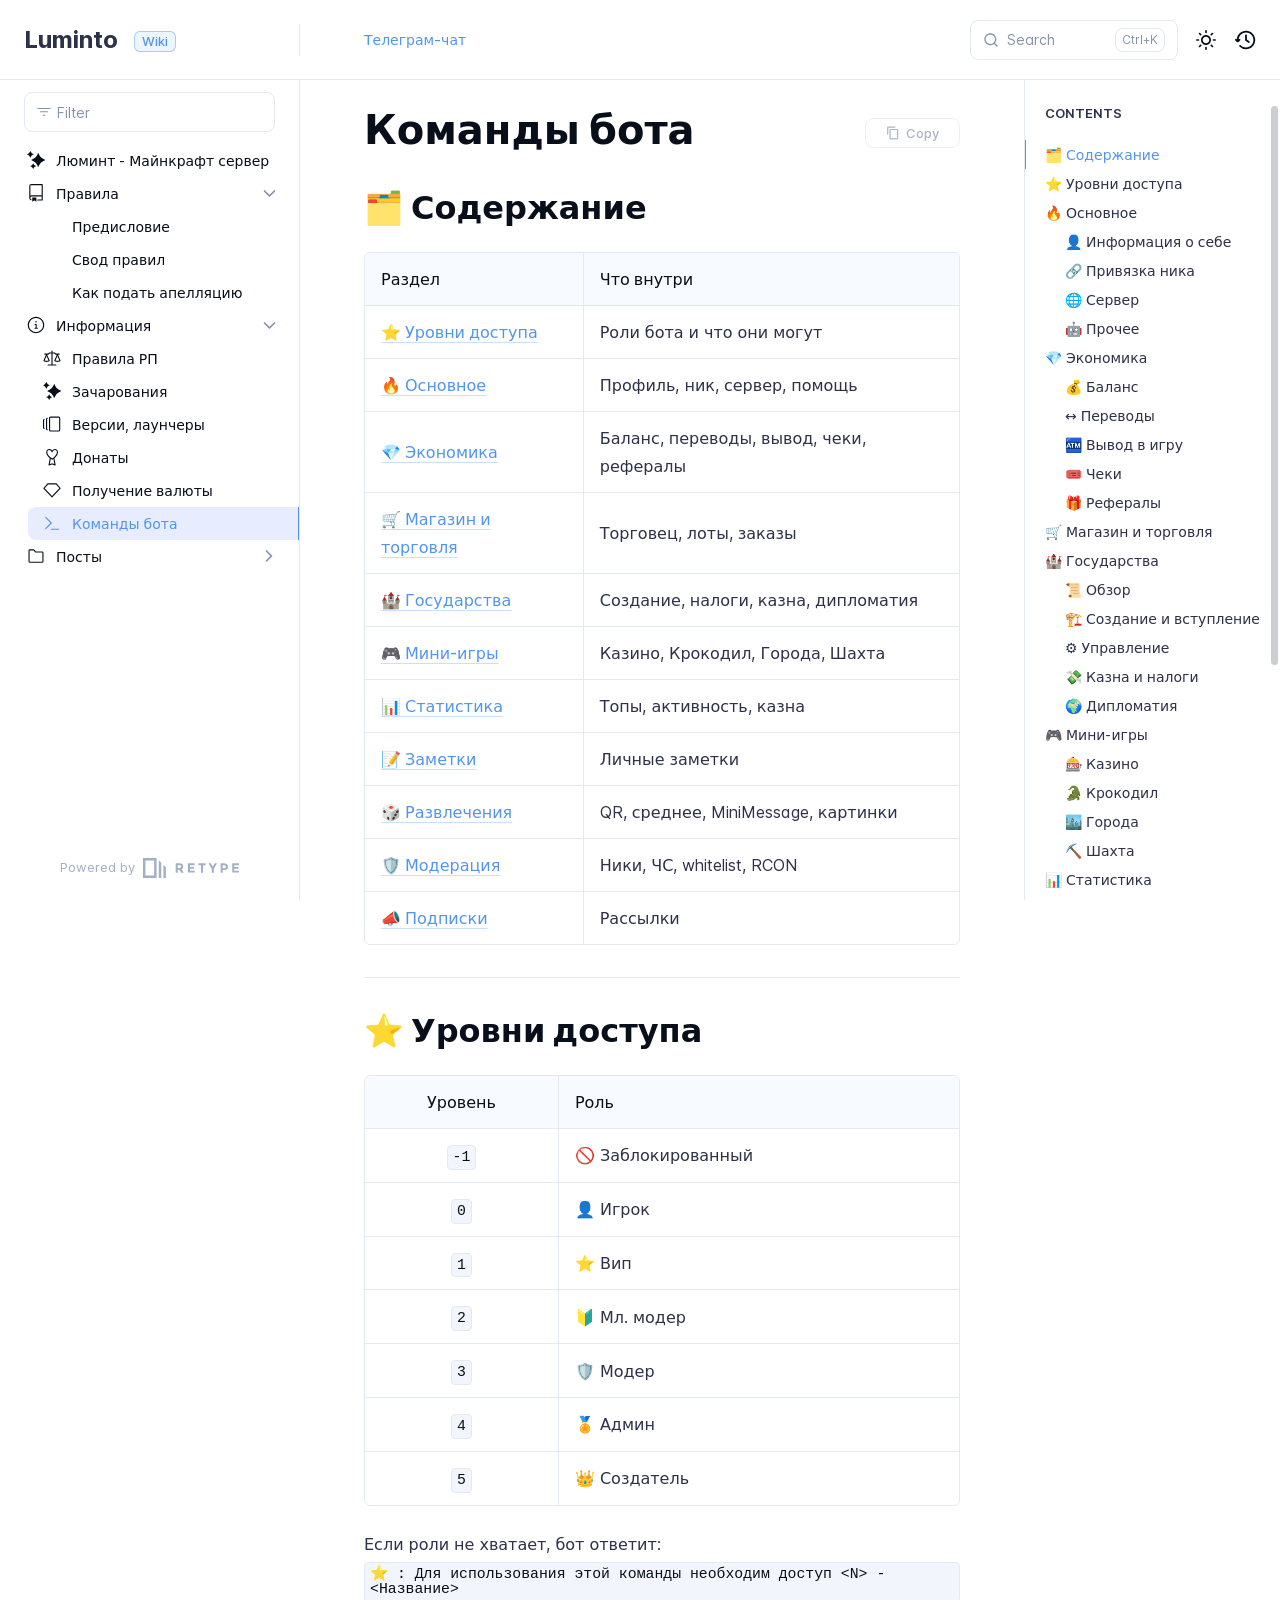
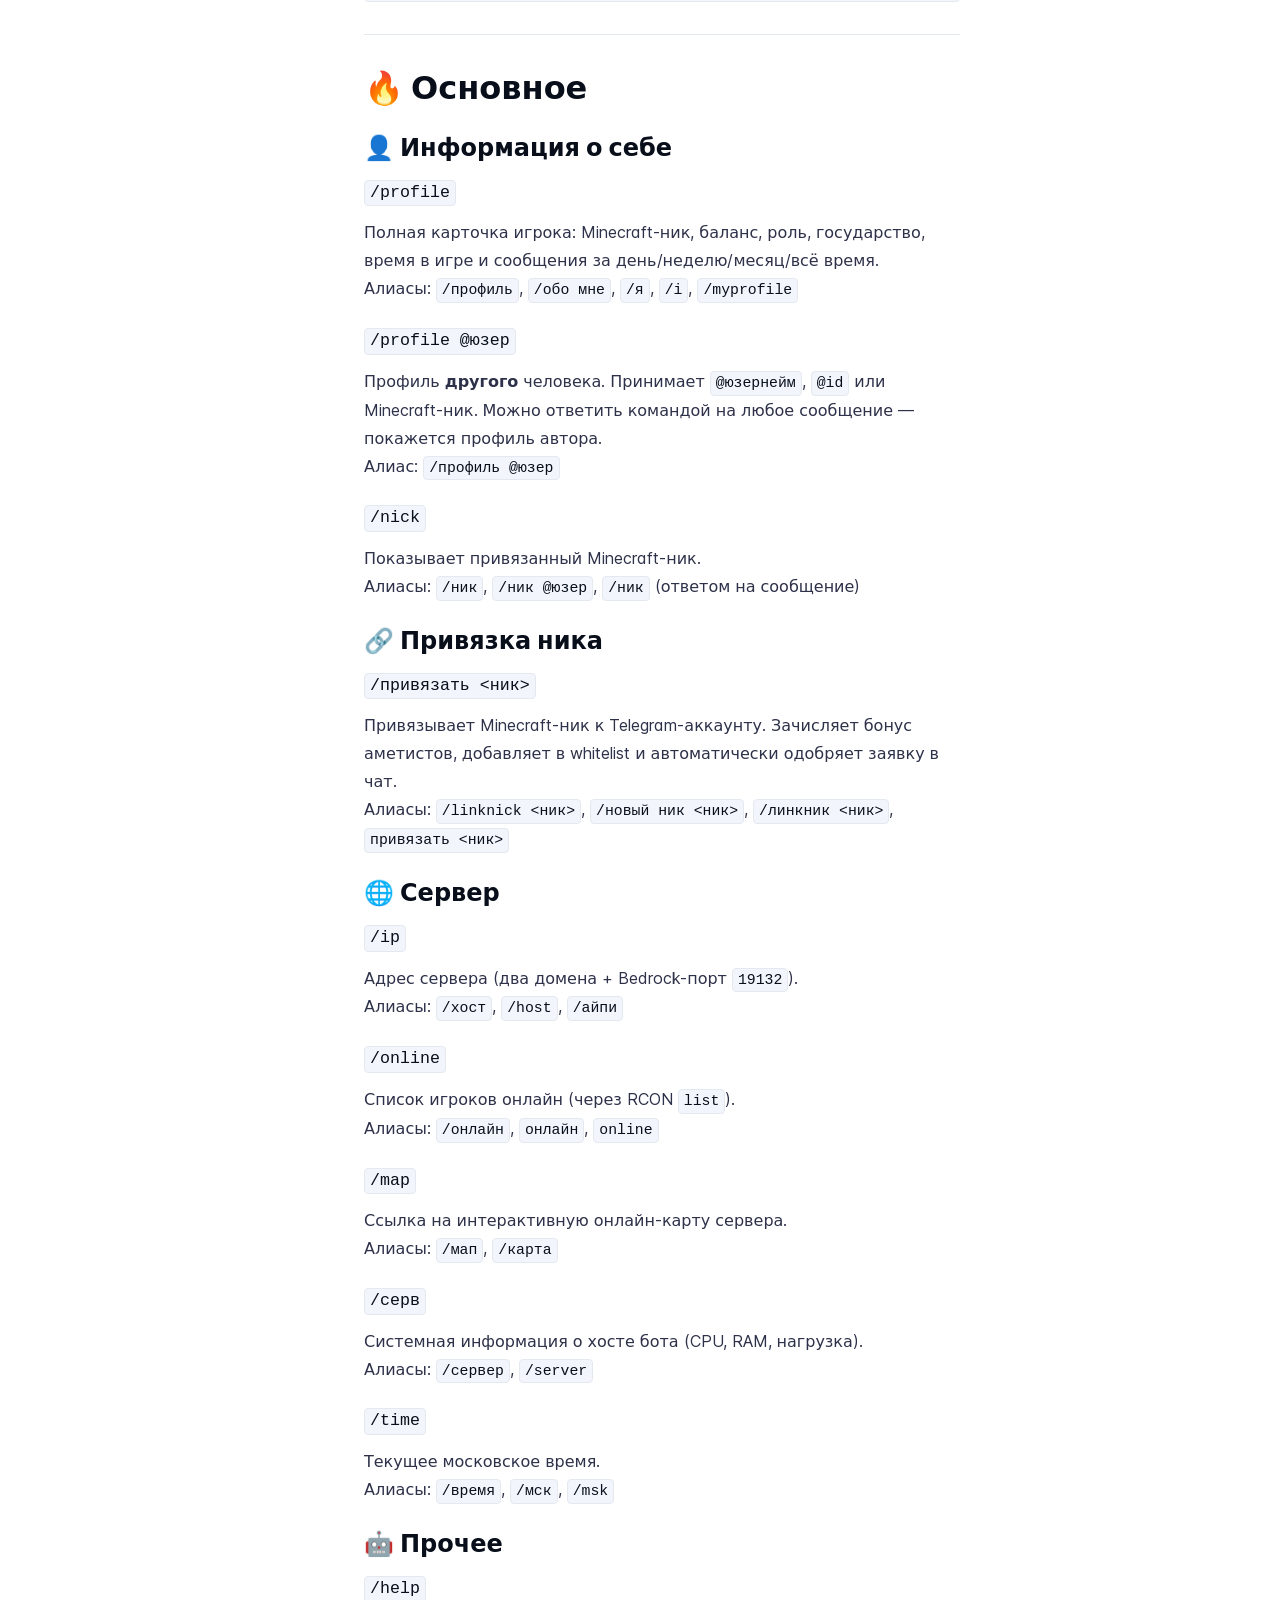
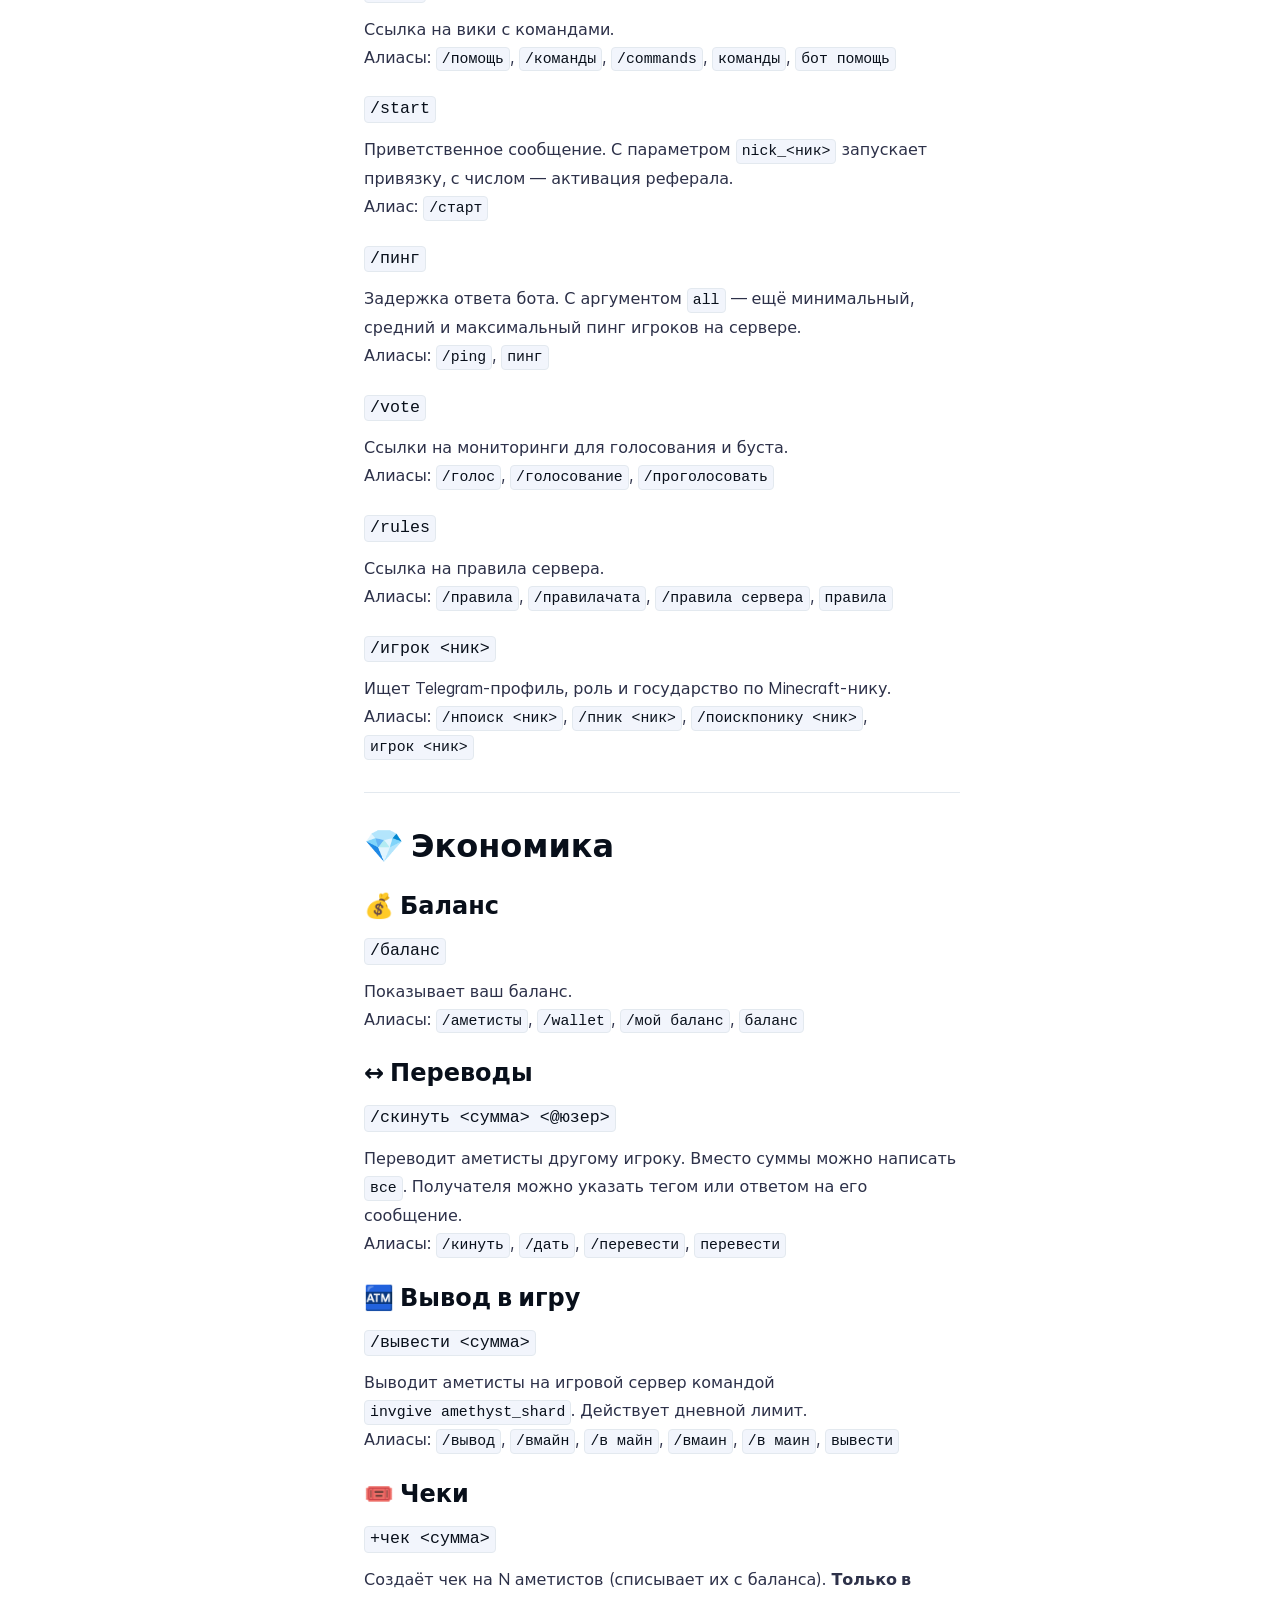
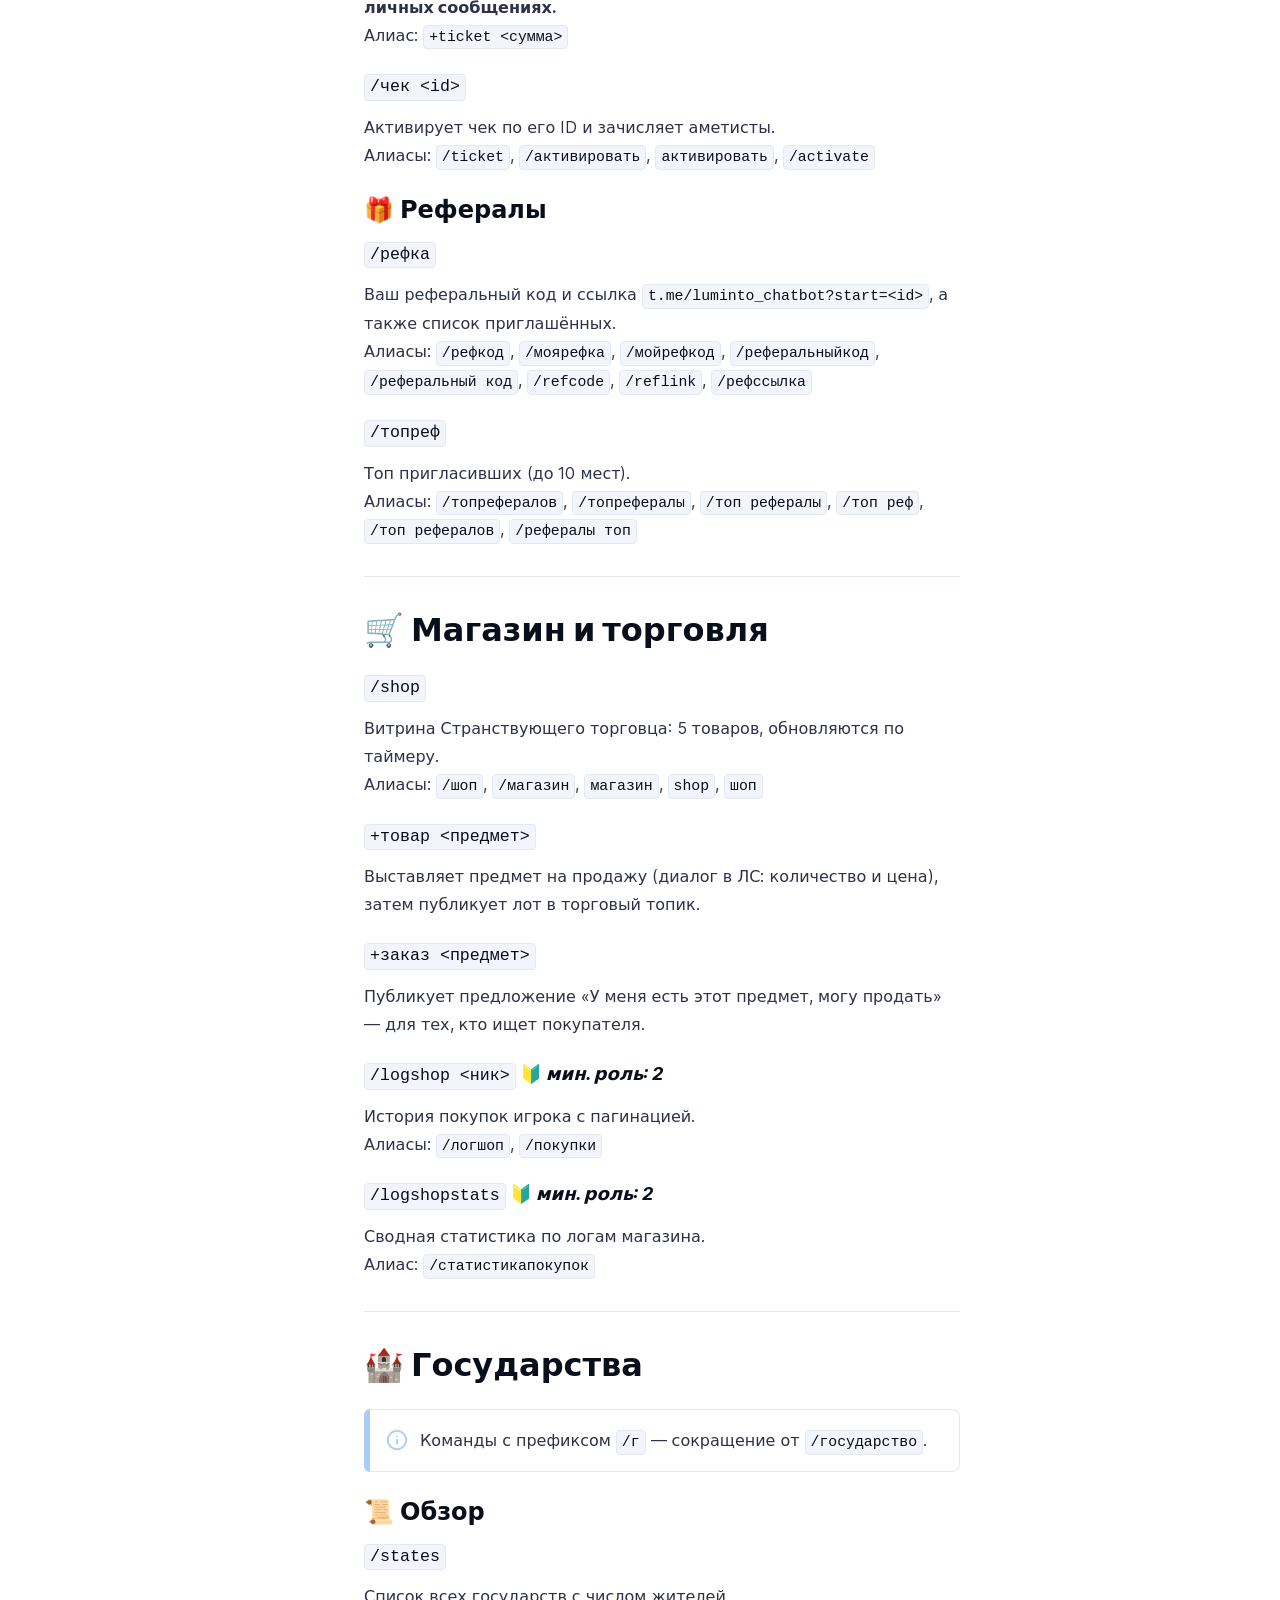
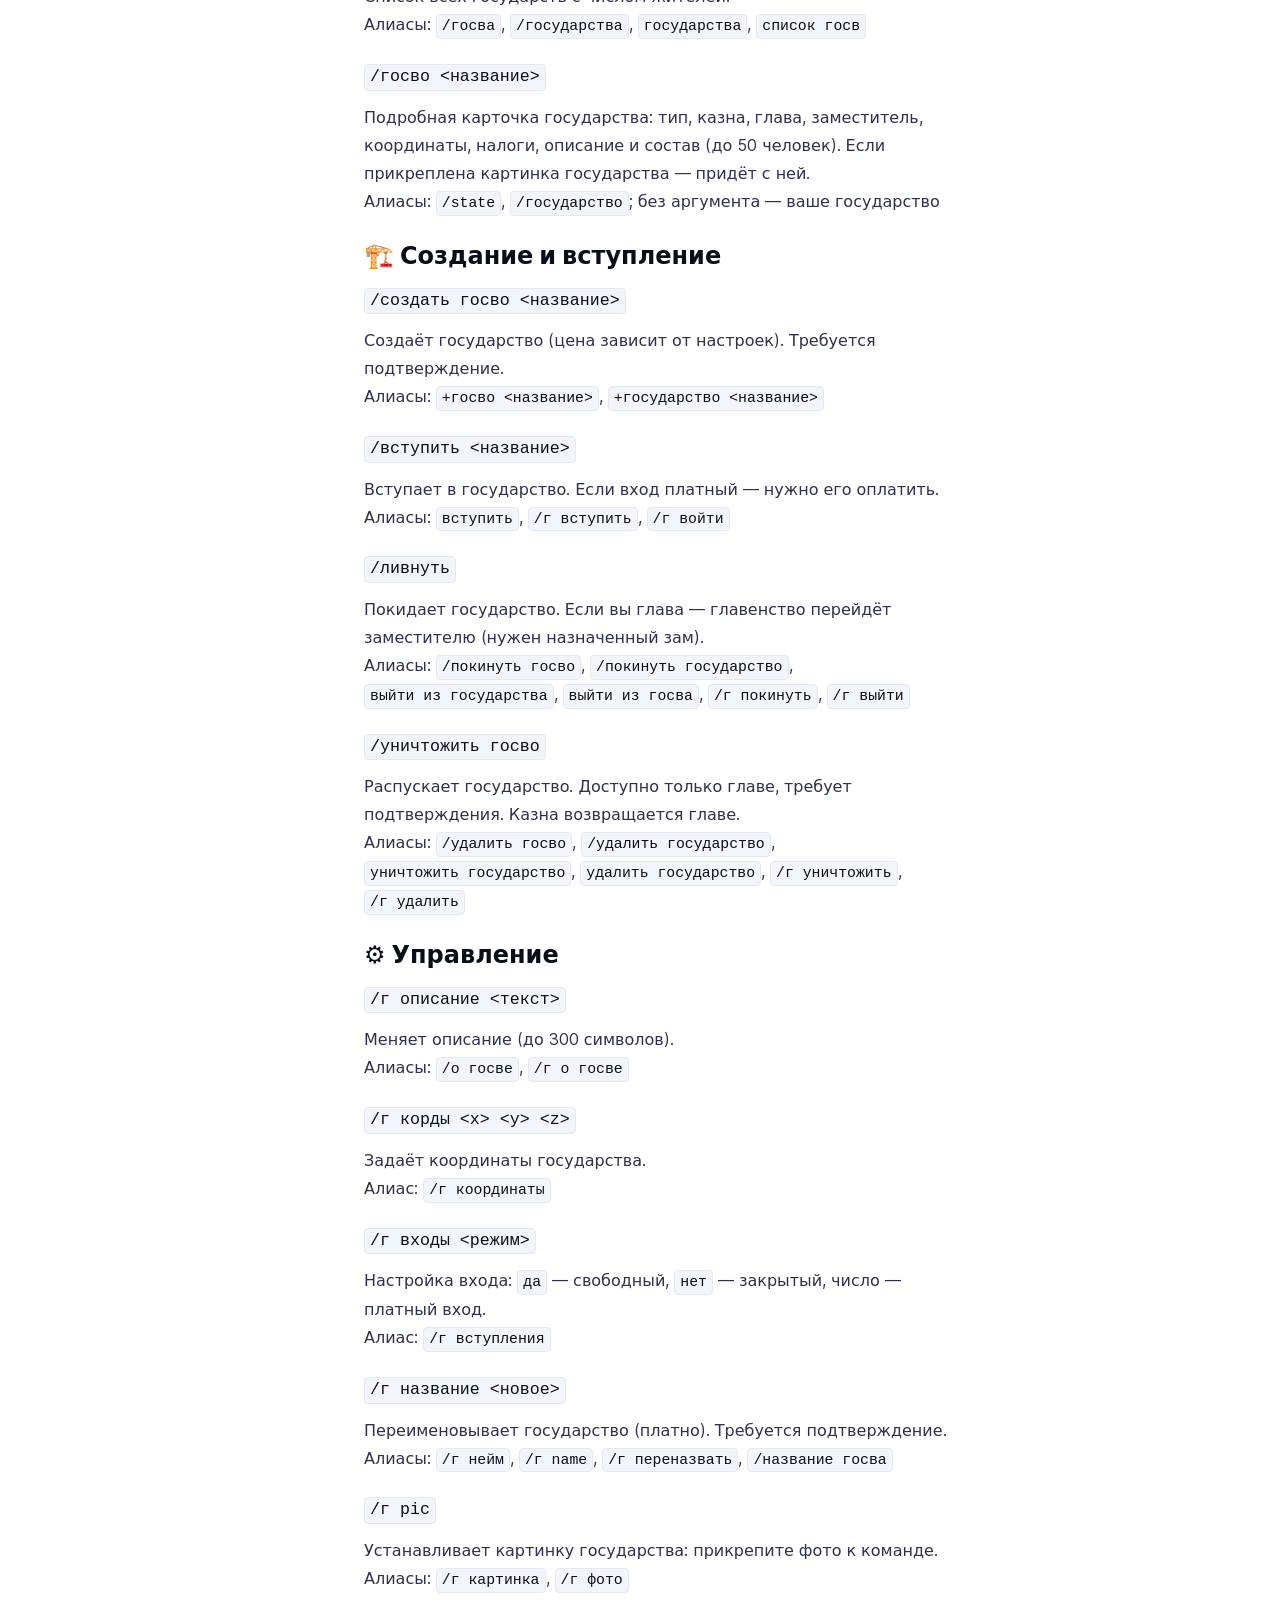
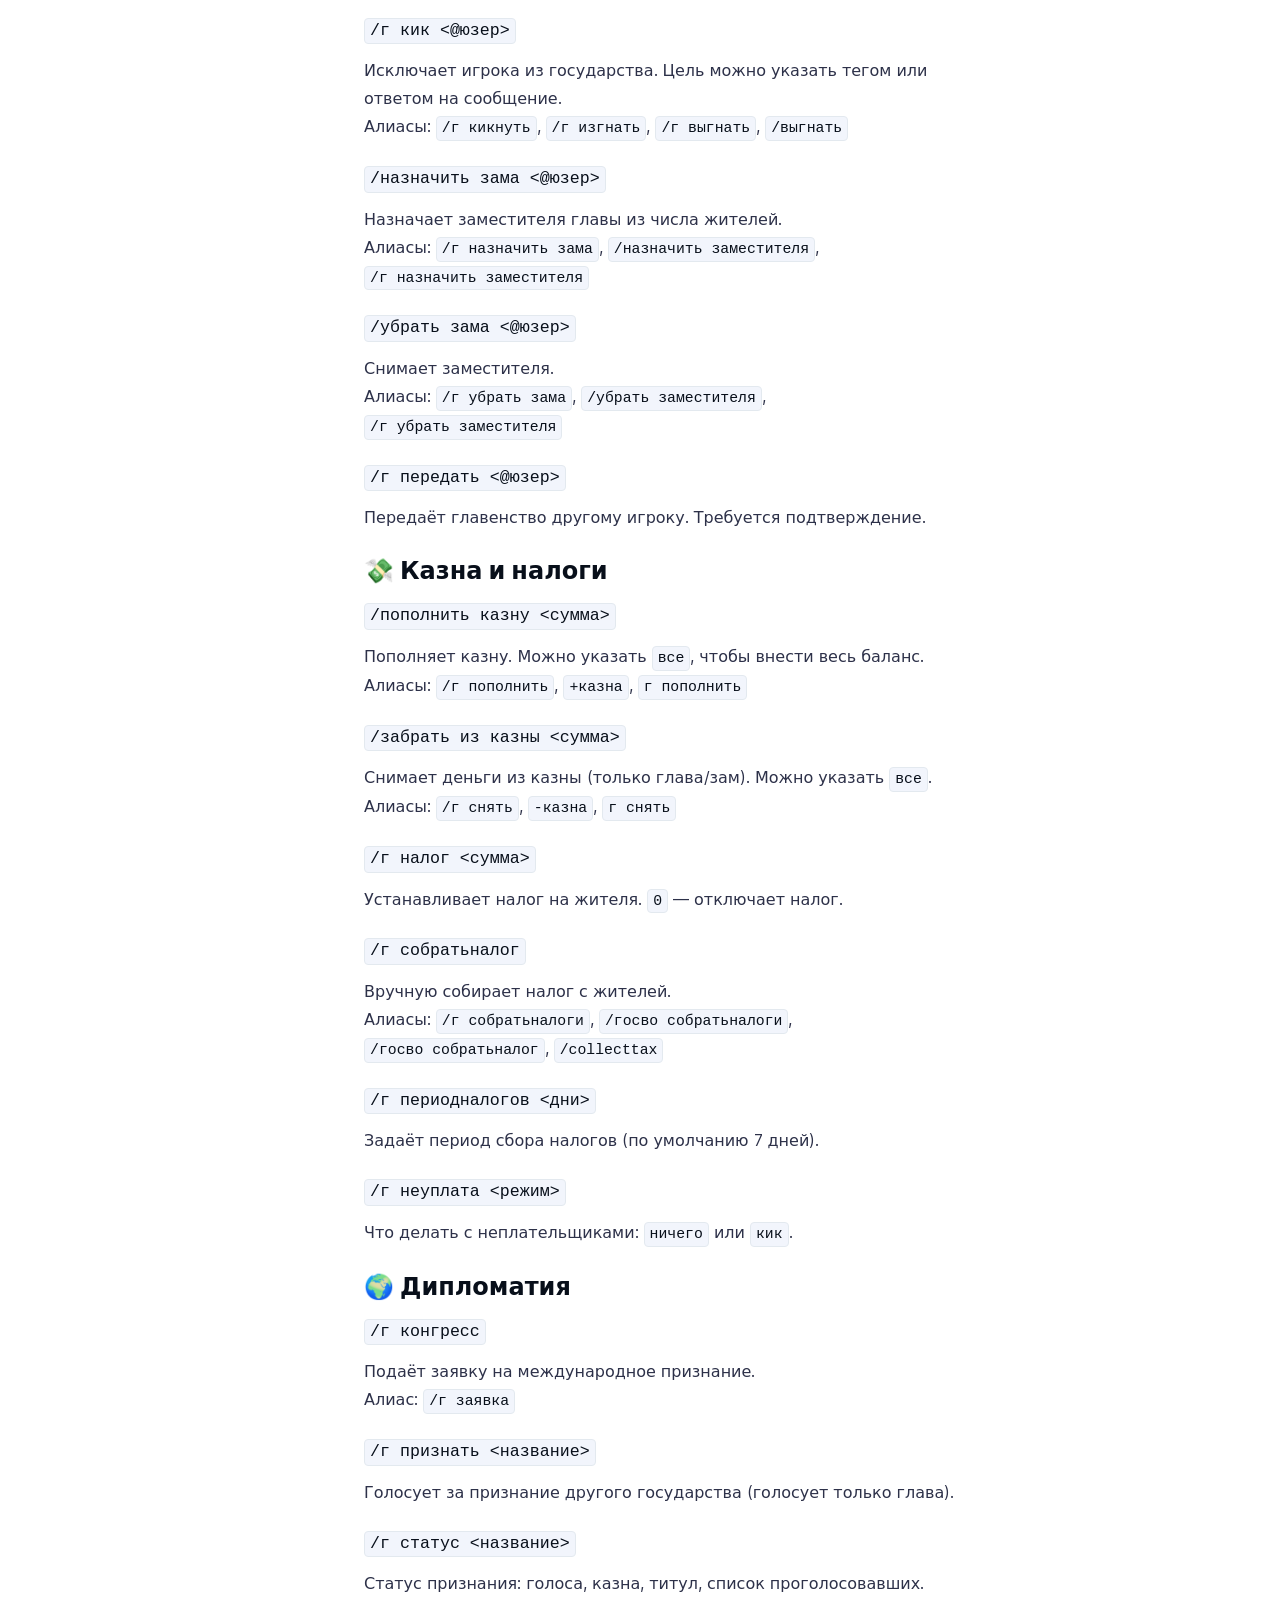
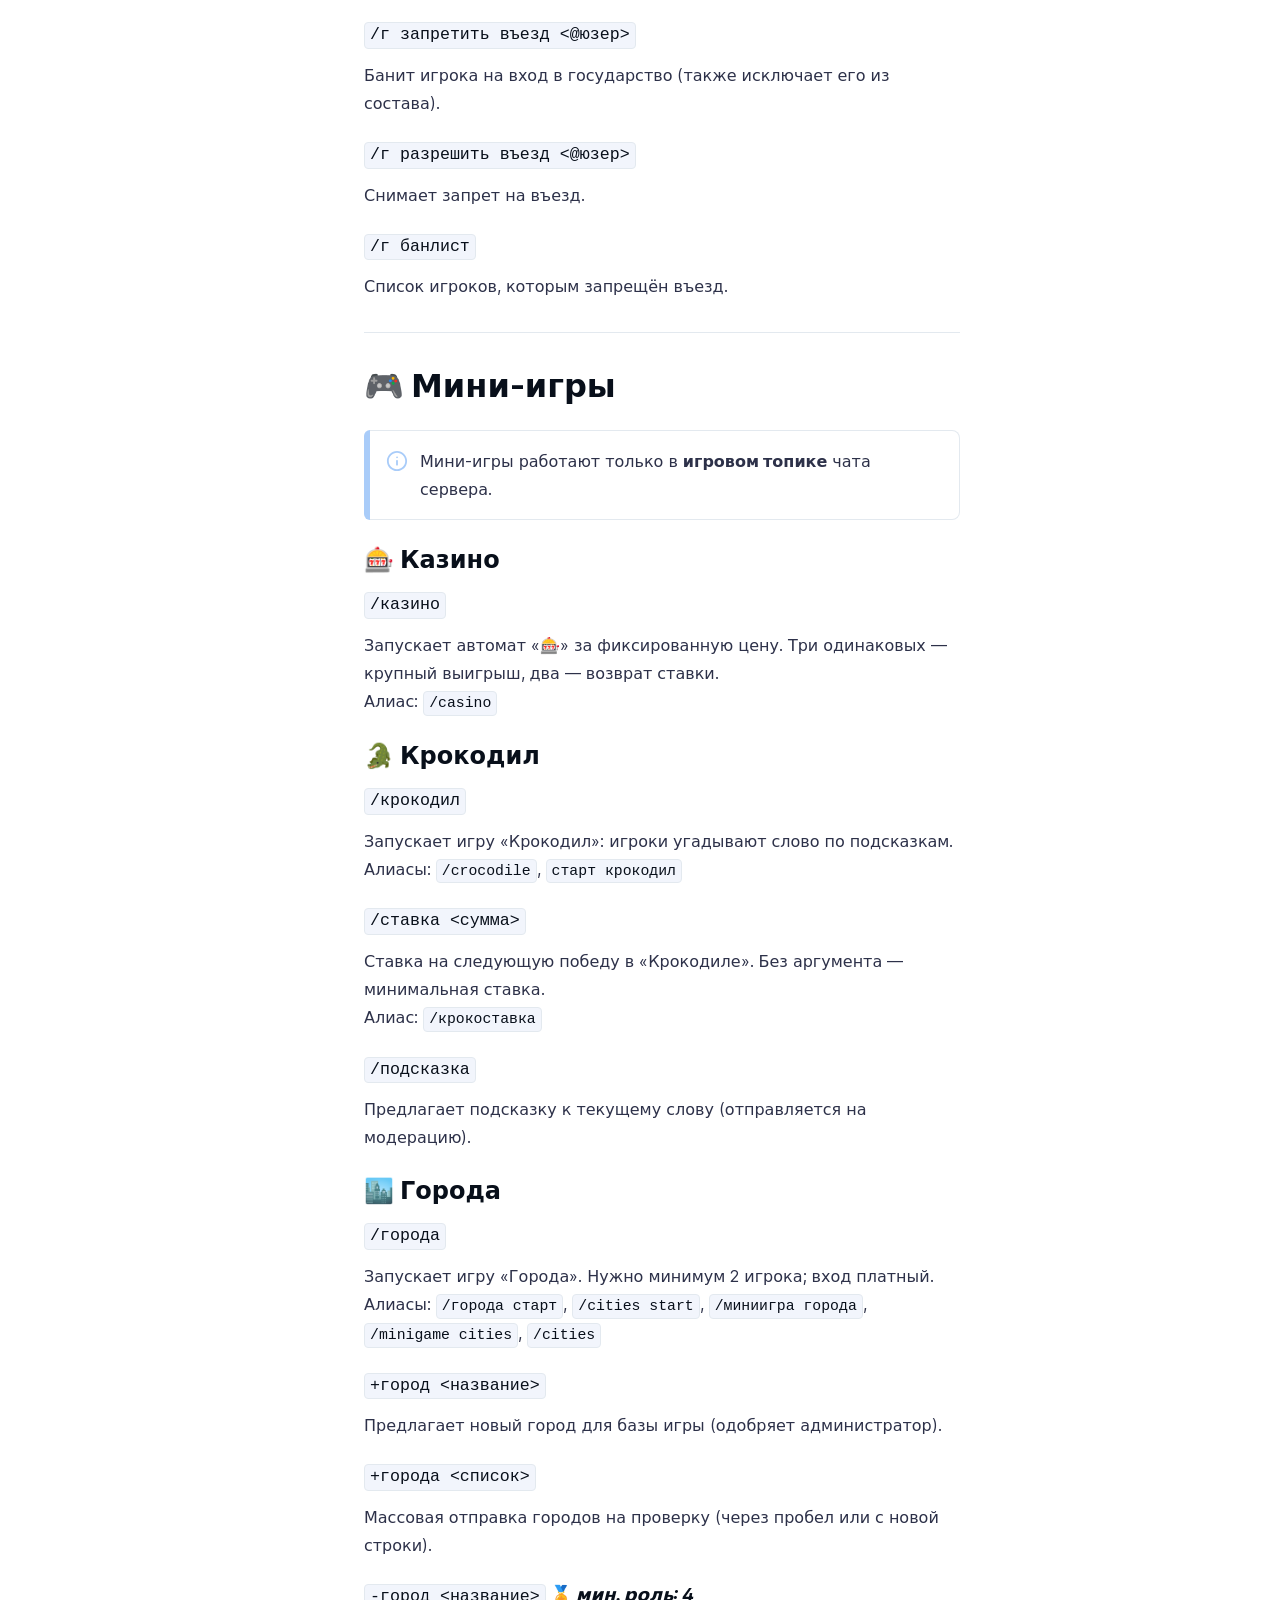
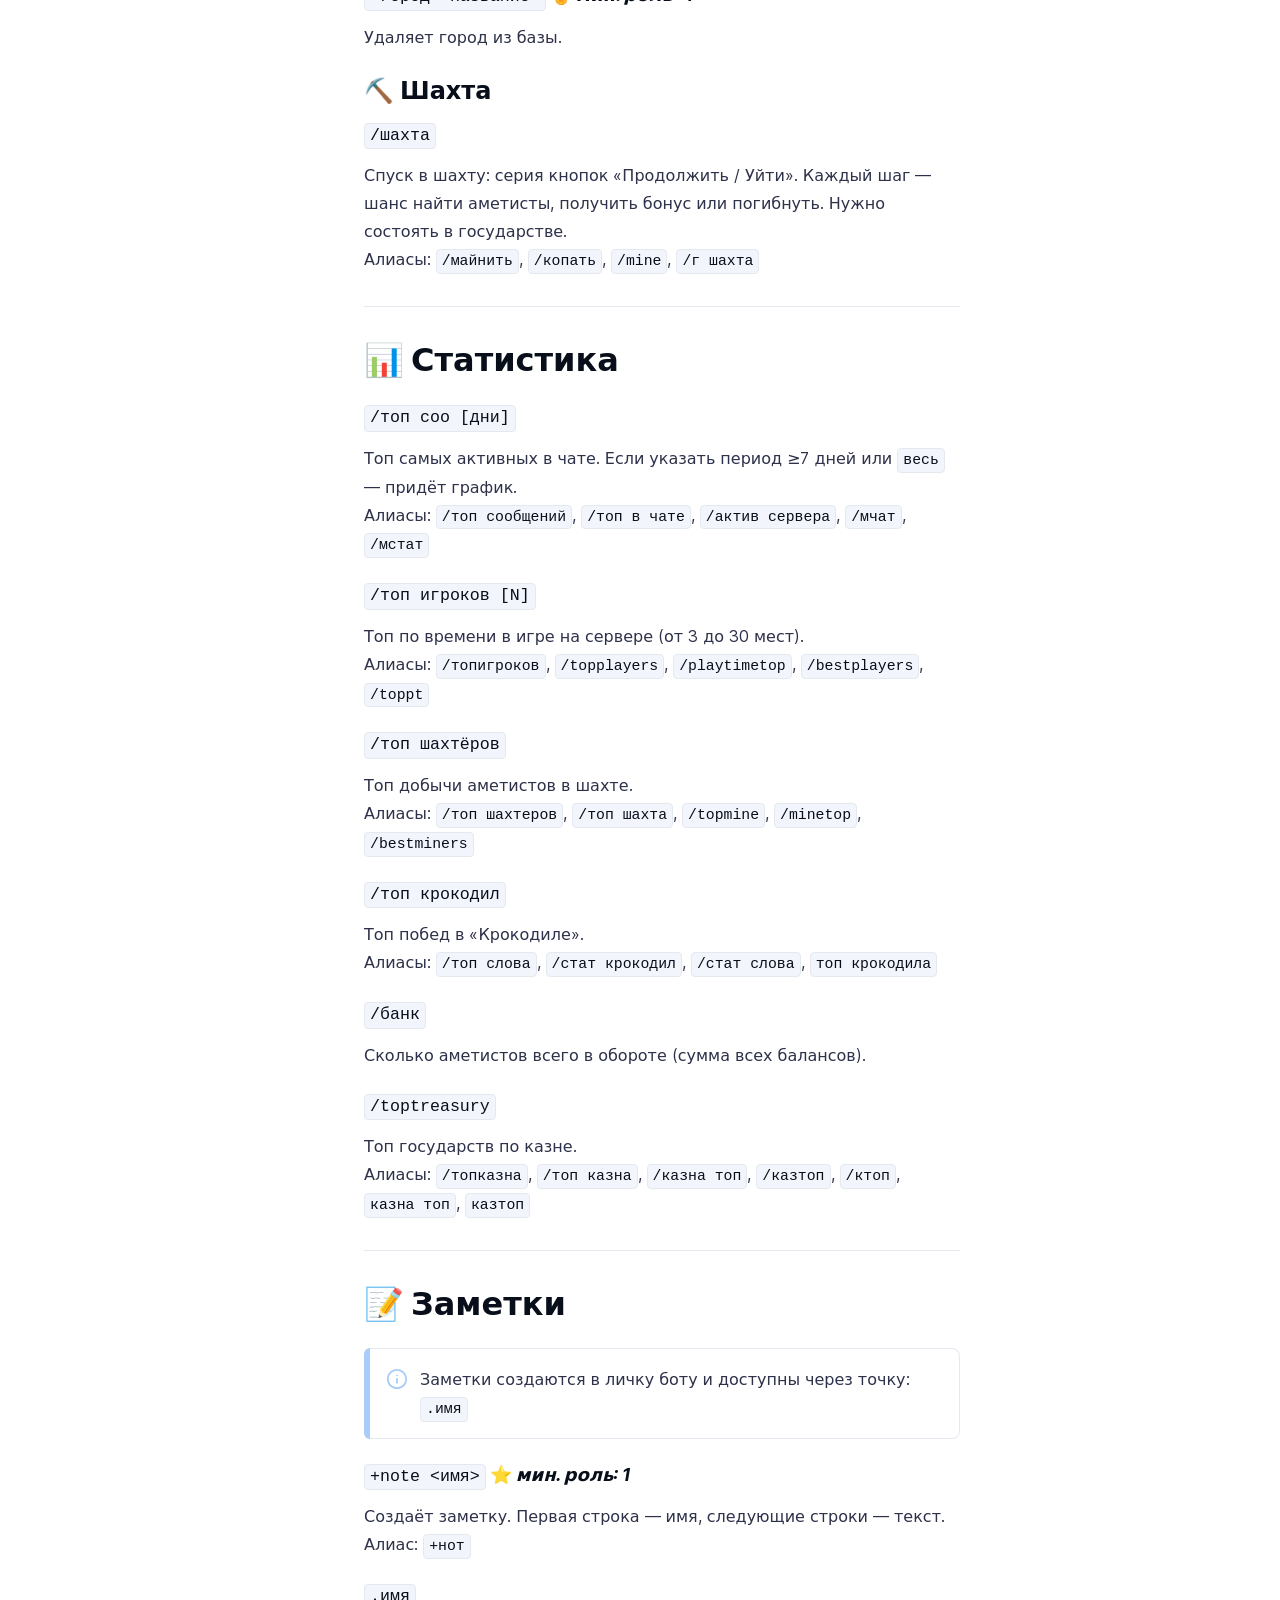
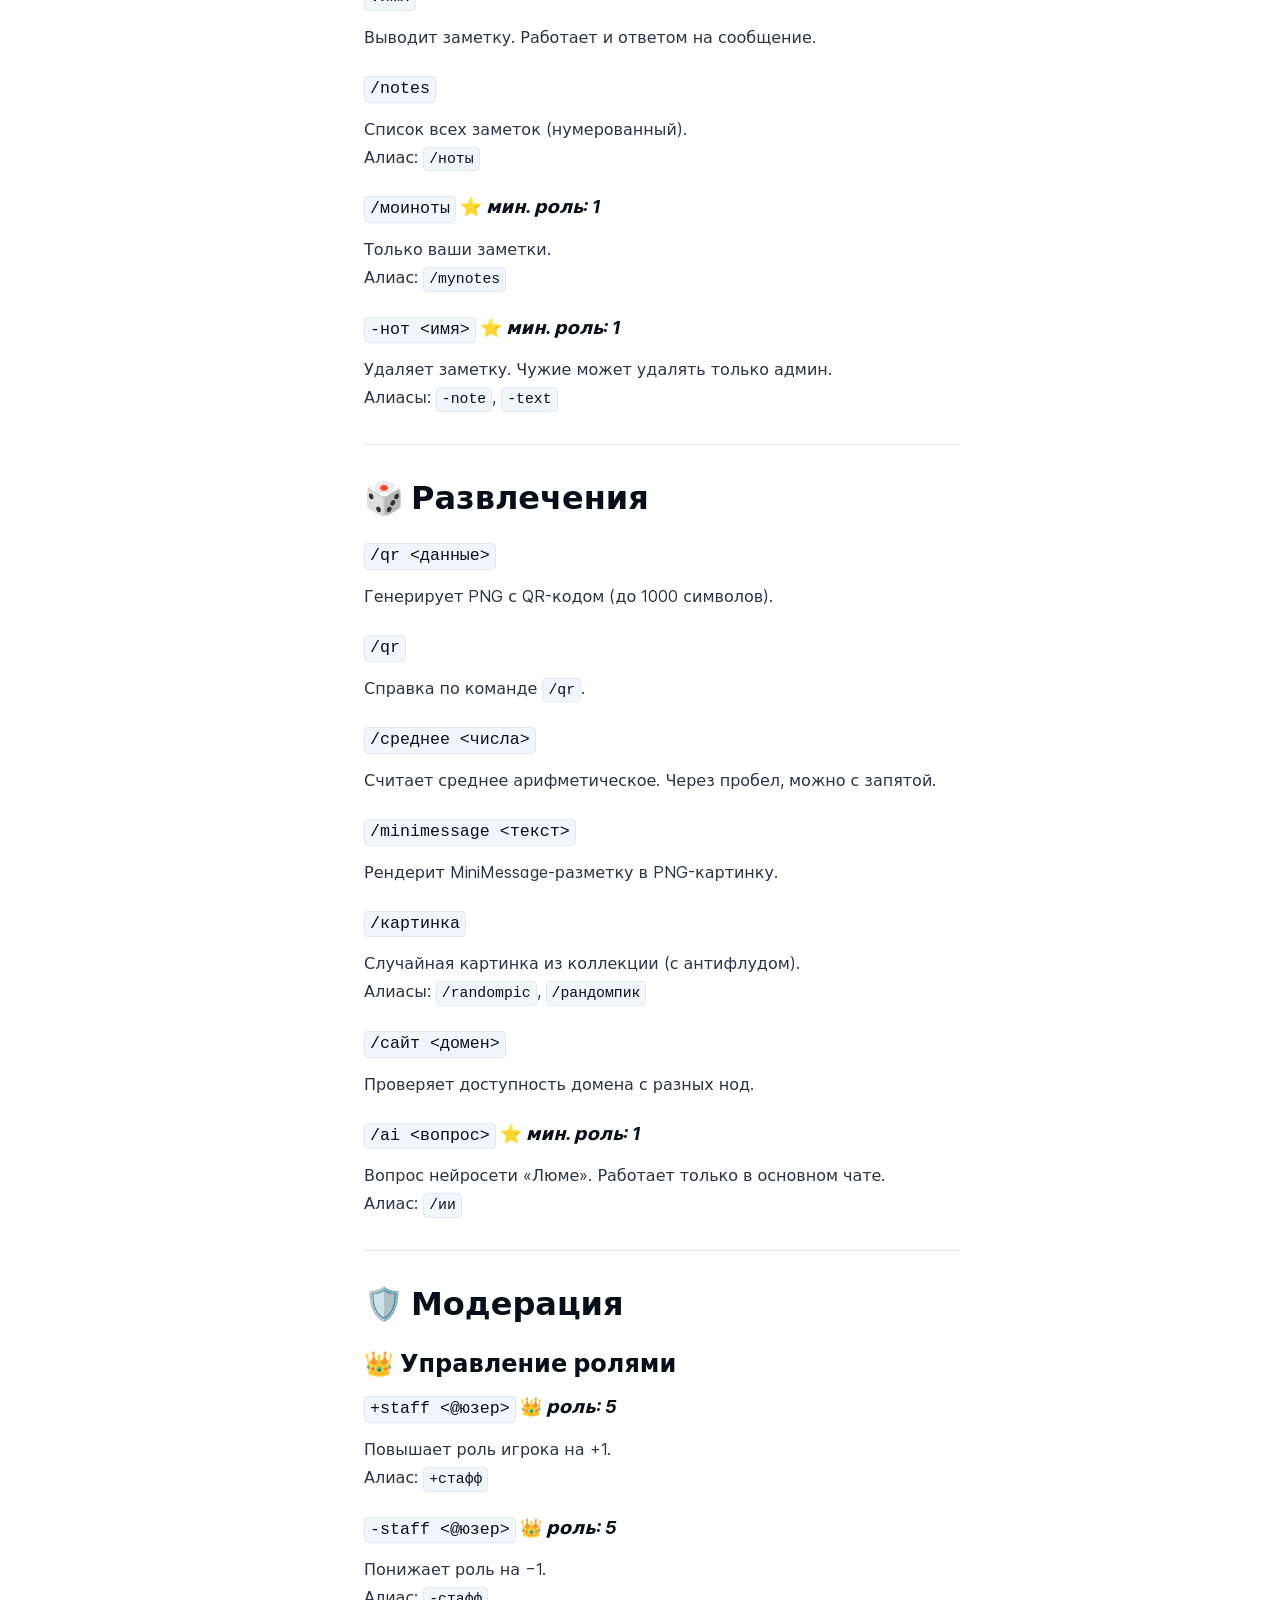
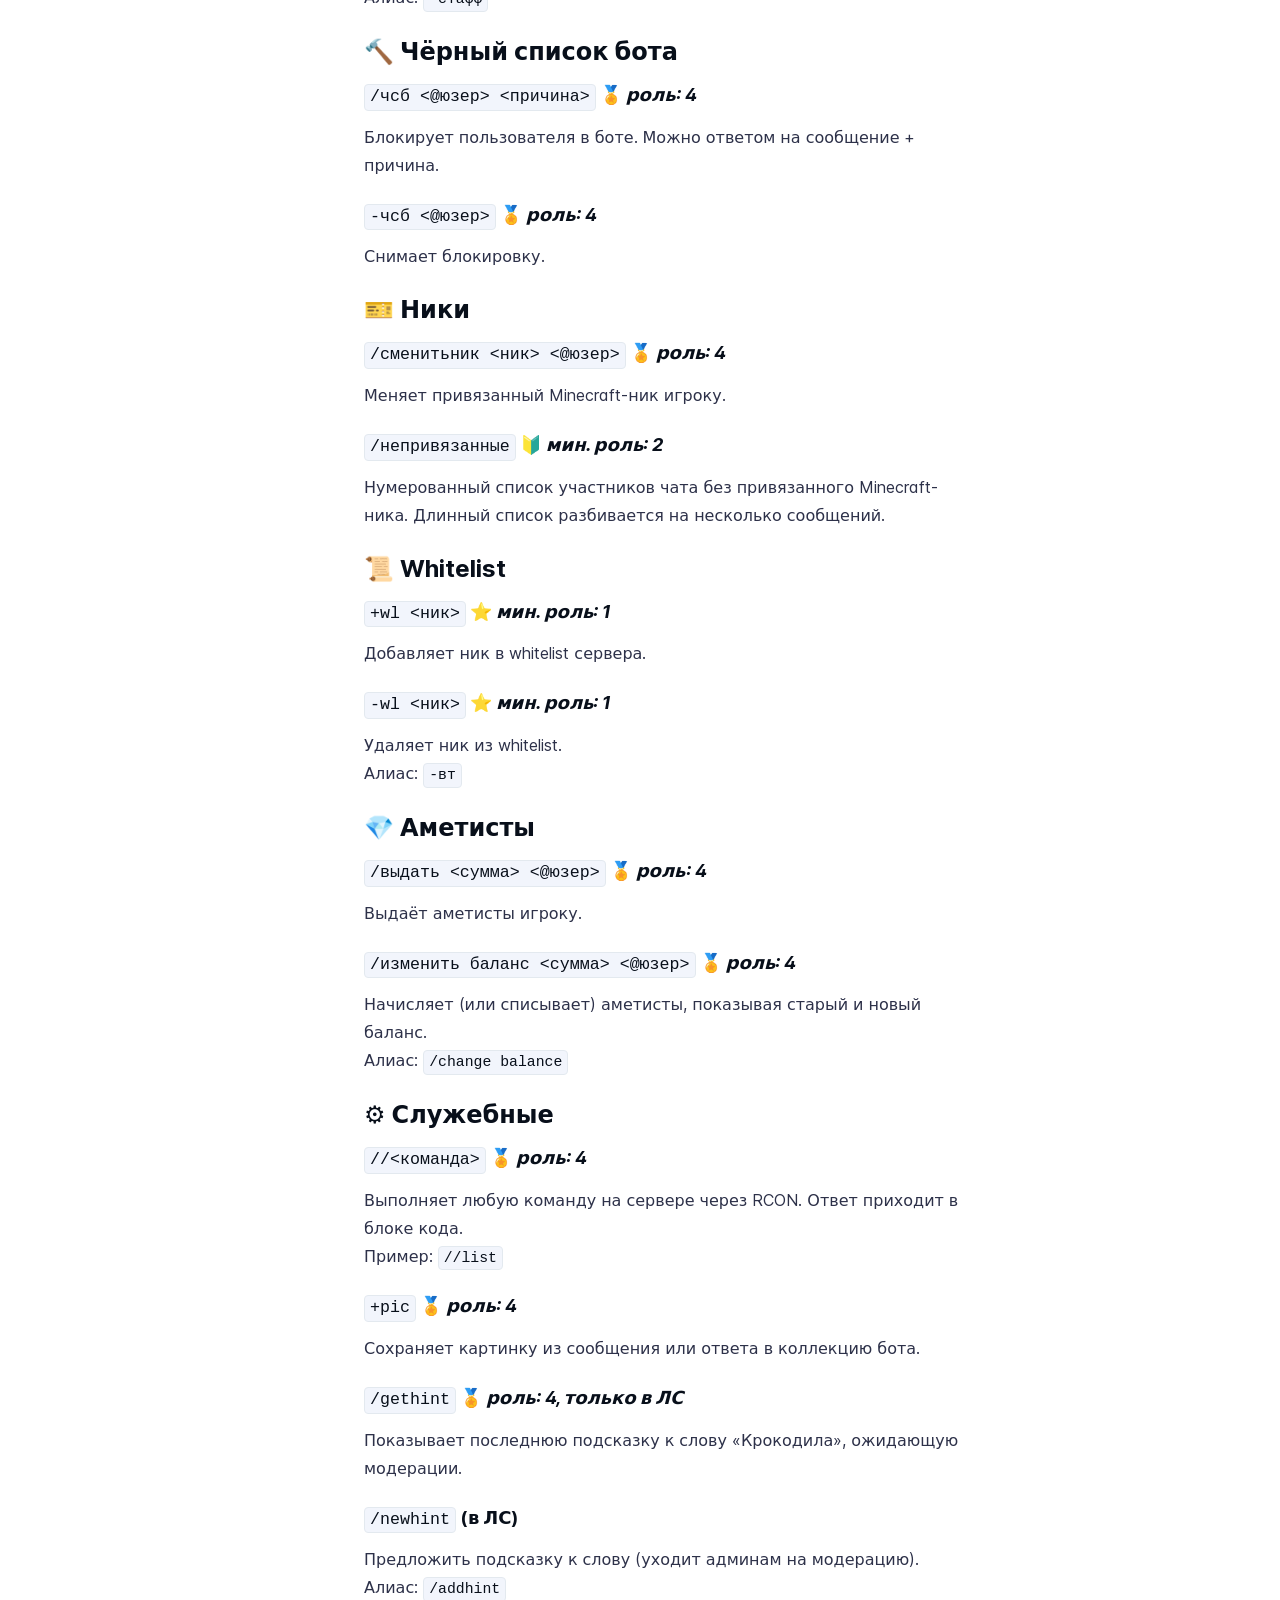
==== commit e0b83416: "Автоматическое обновление вики" ====
--- a/info/bot_commands/index.html
+++ b/info/bot_commands/index.html
@@ -4,7 +4,7 @@
     <meta charset="UTF-8">
     <meta name="viewport" content="width=device-width,initial-scale=1">
     <meta name="color-scheme" content="light dark">
-    <meta name="turbo-cache-control" content="no-cache" data-turbo-track="reload" data-track-token="4.6.0.846953168835">
+    <meta name="turbo-cache-control" content="no-cache" data-turbo-track="reload" data-track-token="4.6.0.848613928818">
 
     <!-- See retype.com -->
     <meta name="generator" content="Retype 4.6.0">
@@ -37,11 +37,11 @@
 
     <script data-cfasync="false">(function(){var cl=document.documentElement.classList,ls=localStorage.getItem("retype_scheme"),hd=cl.contains("dark"),hl=cl.contains("light"),wm=window.matchMedia&&window.matchMedia("(prefers-color-scheme: dark)").matches;if(ls==="dark"||(!ls&&wm&&!hd&&!hl)){cl.remove("light");cl.add("dark")}else if(ls==="light"||(!ls&&!wm&&!hd&&!hl)){cl.remove("dark");cl.add("light")}})();</script>
 
-    <link href="../../resources/css/retype.css?v=4.6.0.846953168835" rel="stylesheet">
-
-    <script data-cfasync="false" src="../../resources/js/config.js?v=4.6.0.846953168835" data-turbo-eval="false" defer></script>
+    <link href="../../resources/css/retype.css?v=4.6.0.848613928818" rel="stylesheet">
+
+    <script data-cfasync="false" src="../../resources/js/config.js?v=4.6.0.848613928818" data-turbo-eval="false" defer></script>
     <script data-cfasync="false" src="../../resources/js/retype.js?v=4.6.0" data-turbo-eval="false" defer></script>
-    <script id="lunr-js" data-cfasync="false" src="../../resources/js/lunr.js?v=4.6.0.846953168835" data-turbo-eval="false" defer></script>
+    <script id="lunr-js" data-cfasync="false" src="../../resources/js/lunr.js?v=4.6.0.848613928818" data-turbo-eval="false" defer></script>
 </head>
 <body>
     <div id="retype-app" class="relative text-base antialiased text-base-text bg-base-bg font-body">
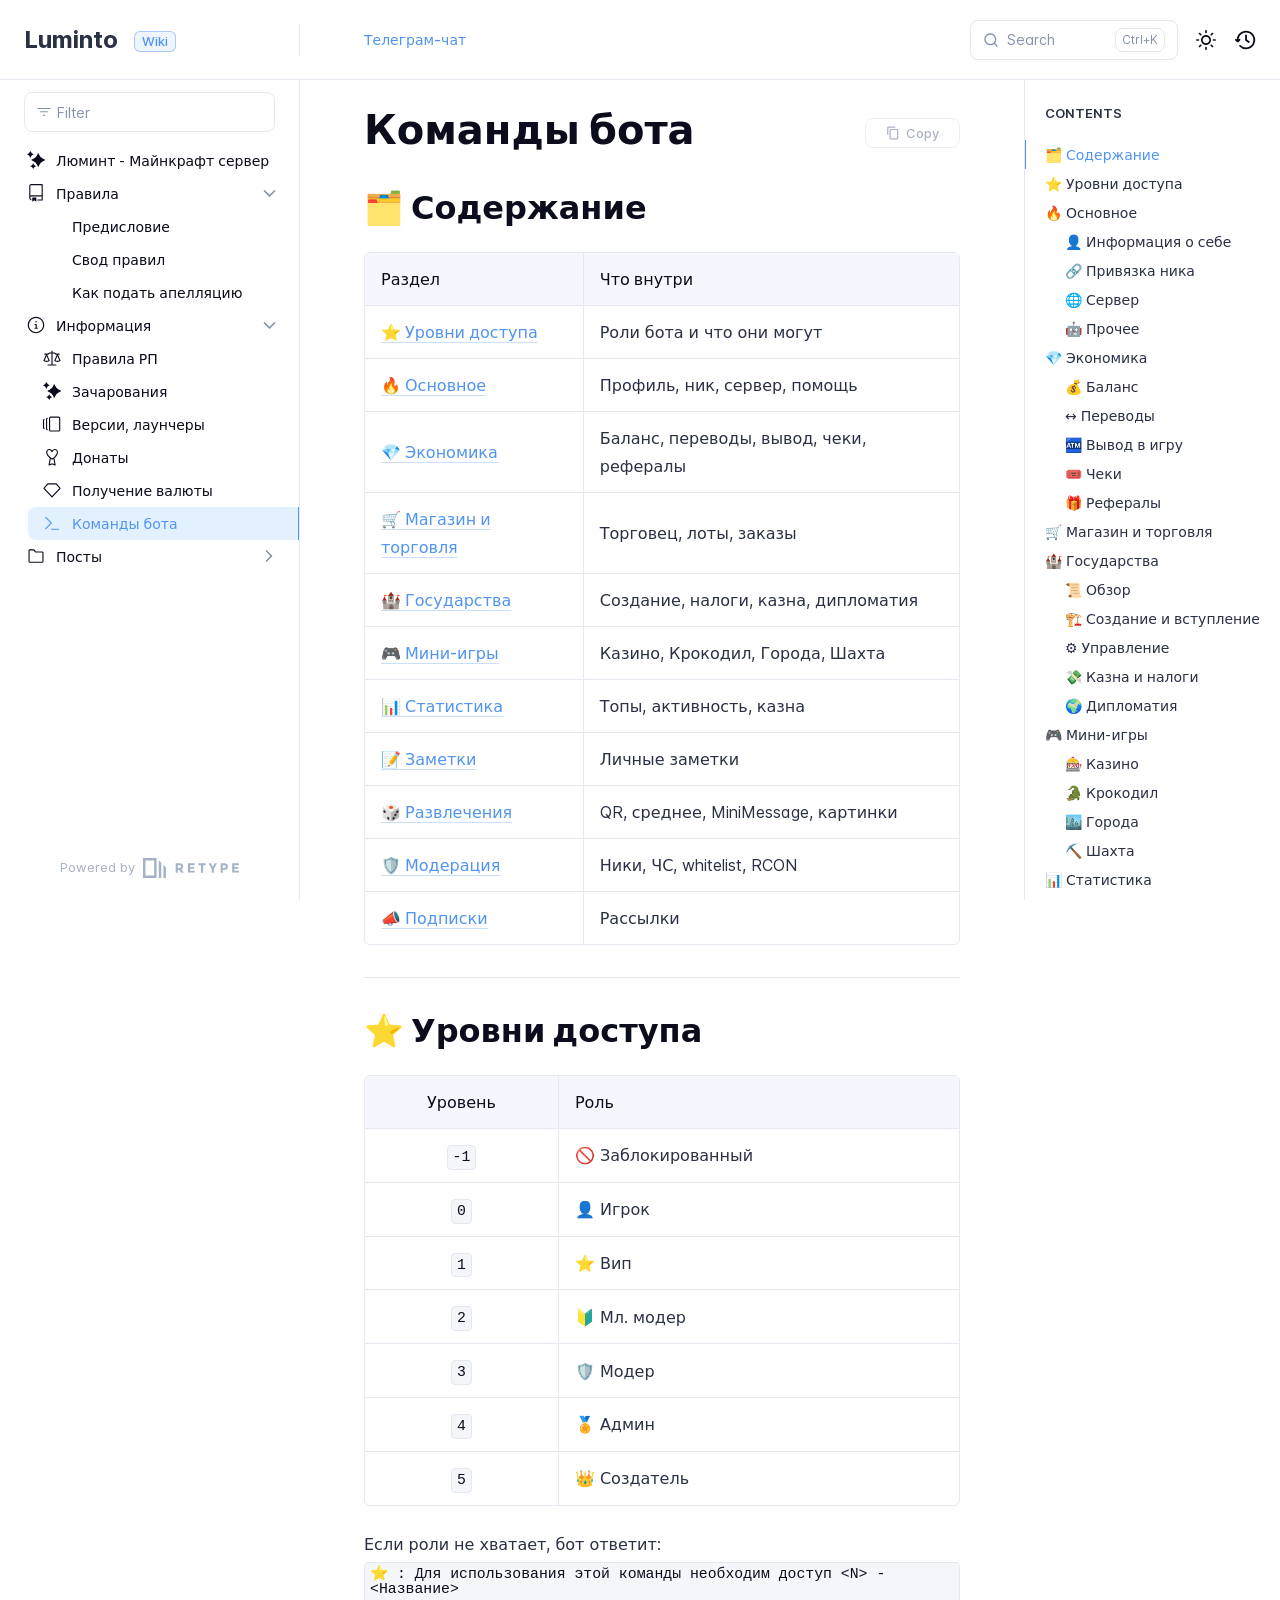
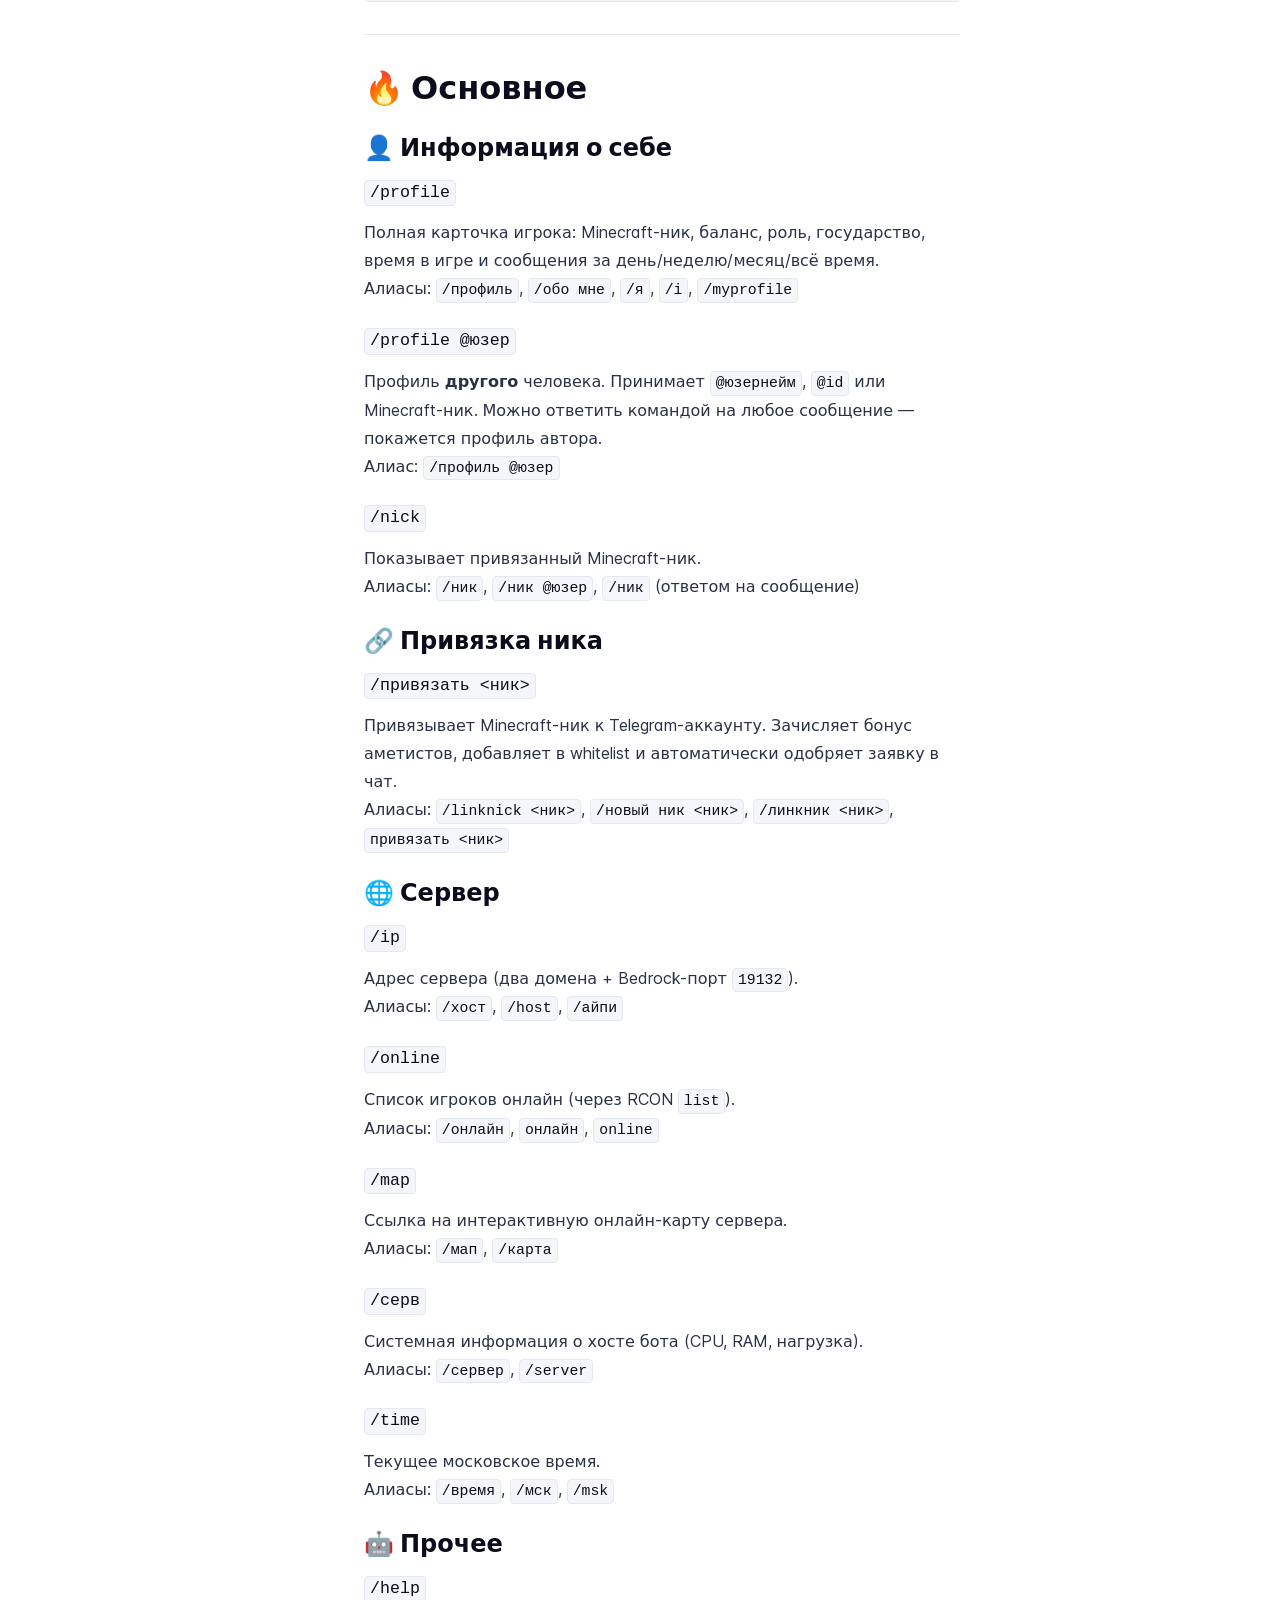
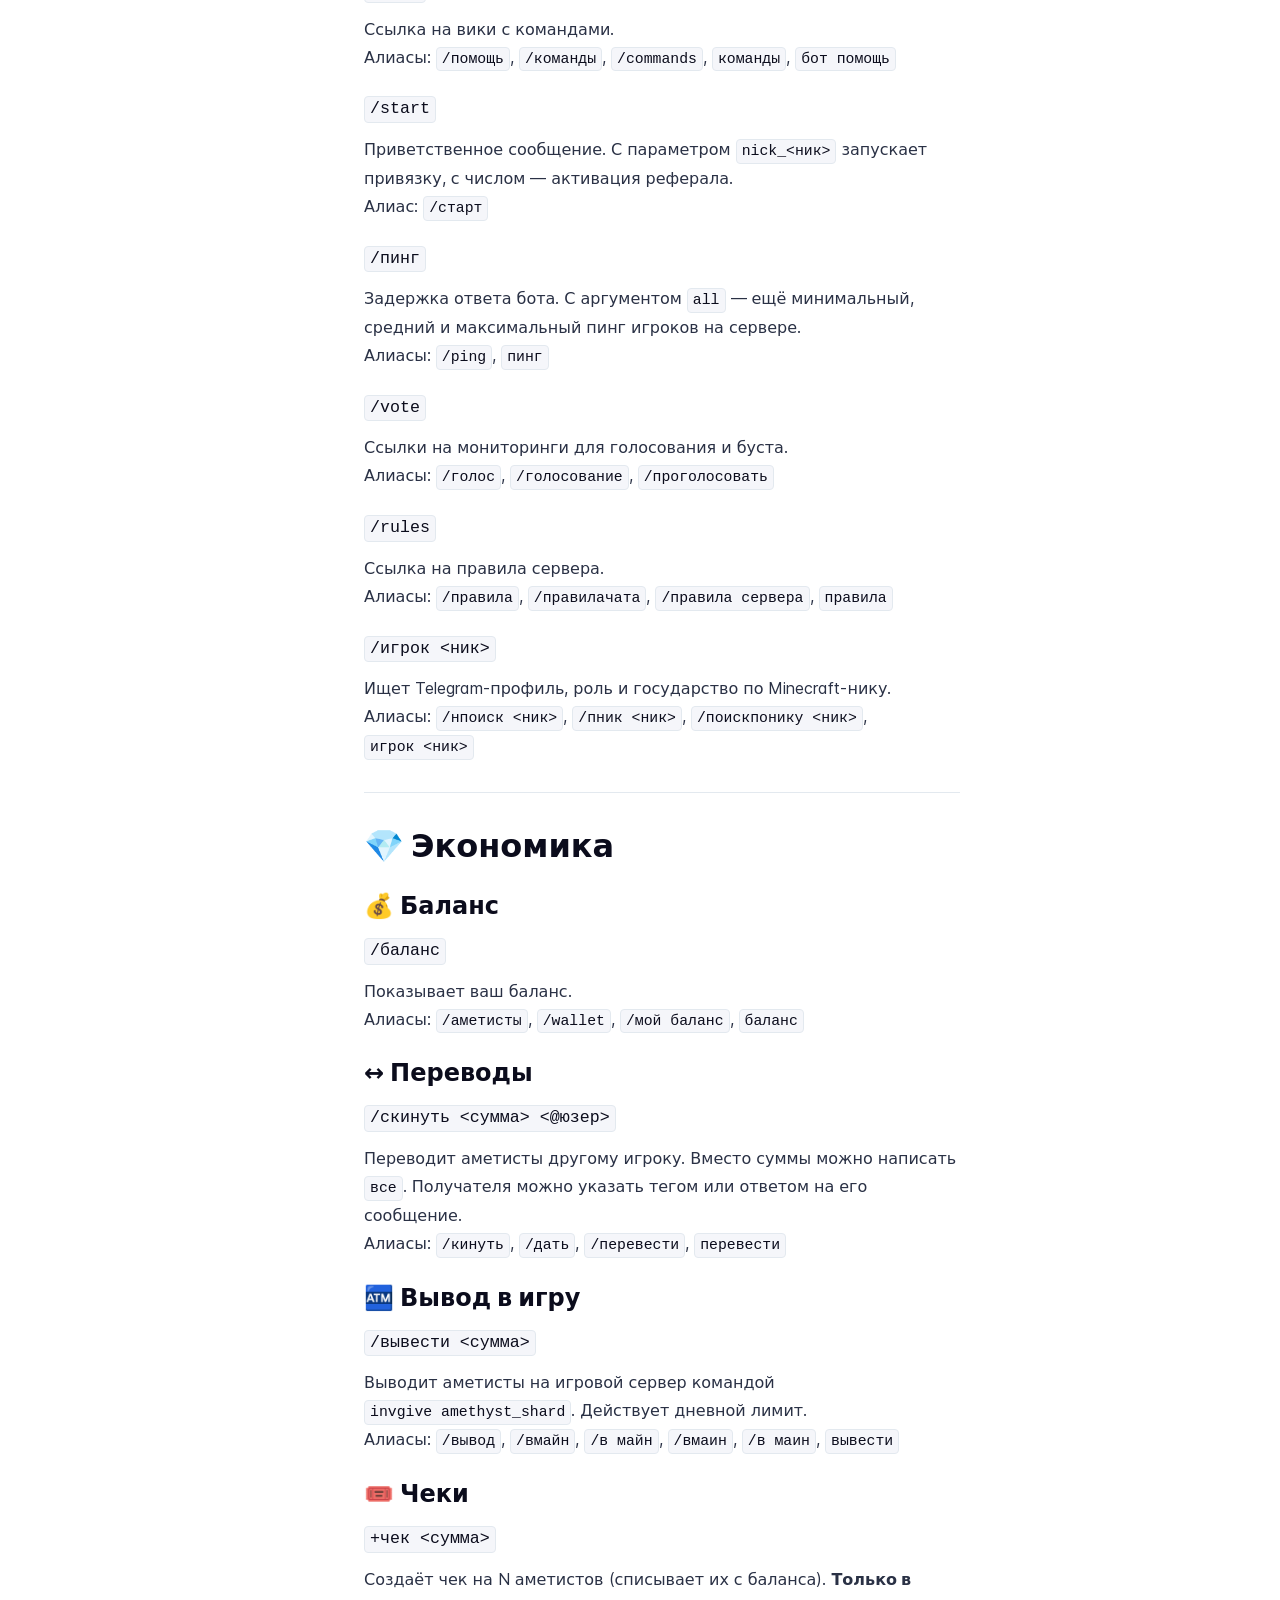
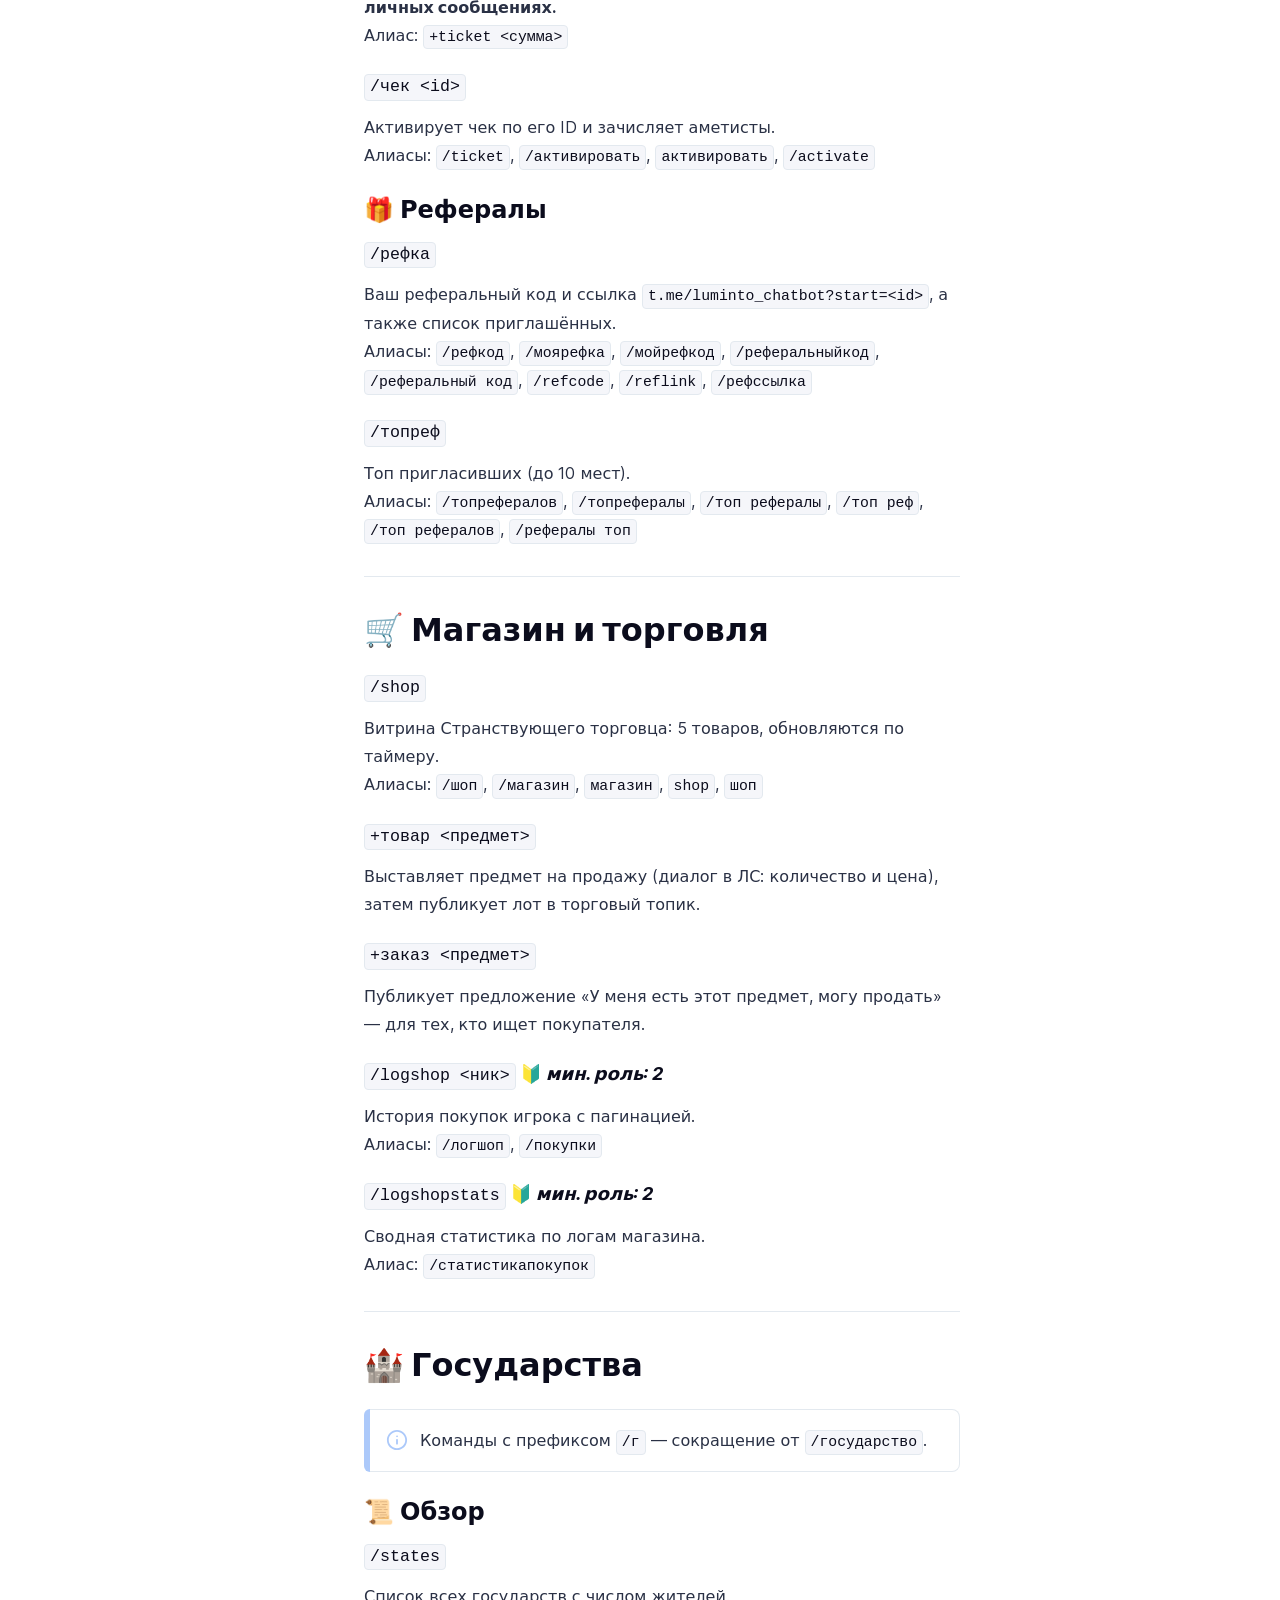
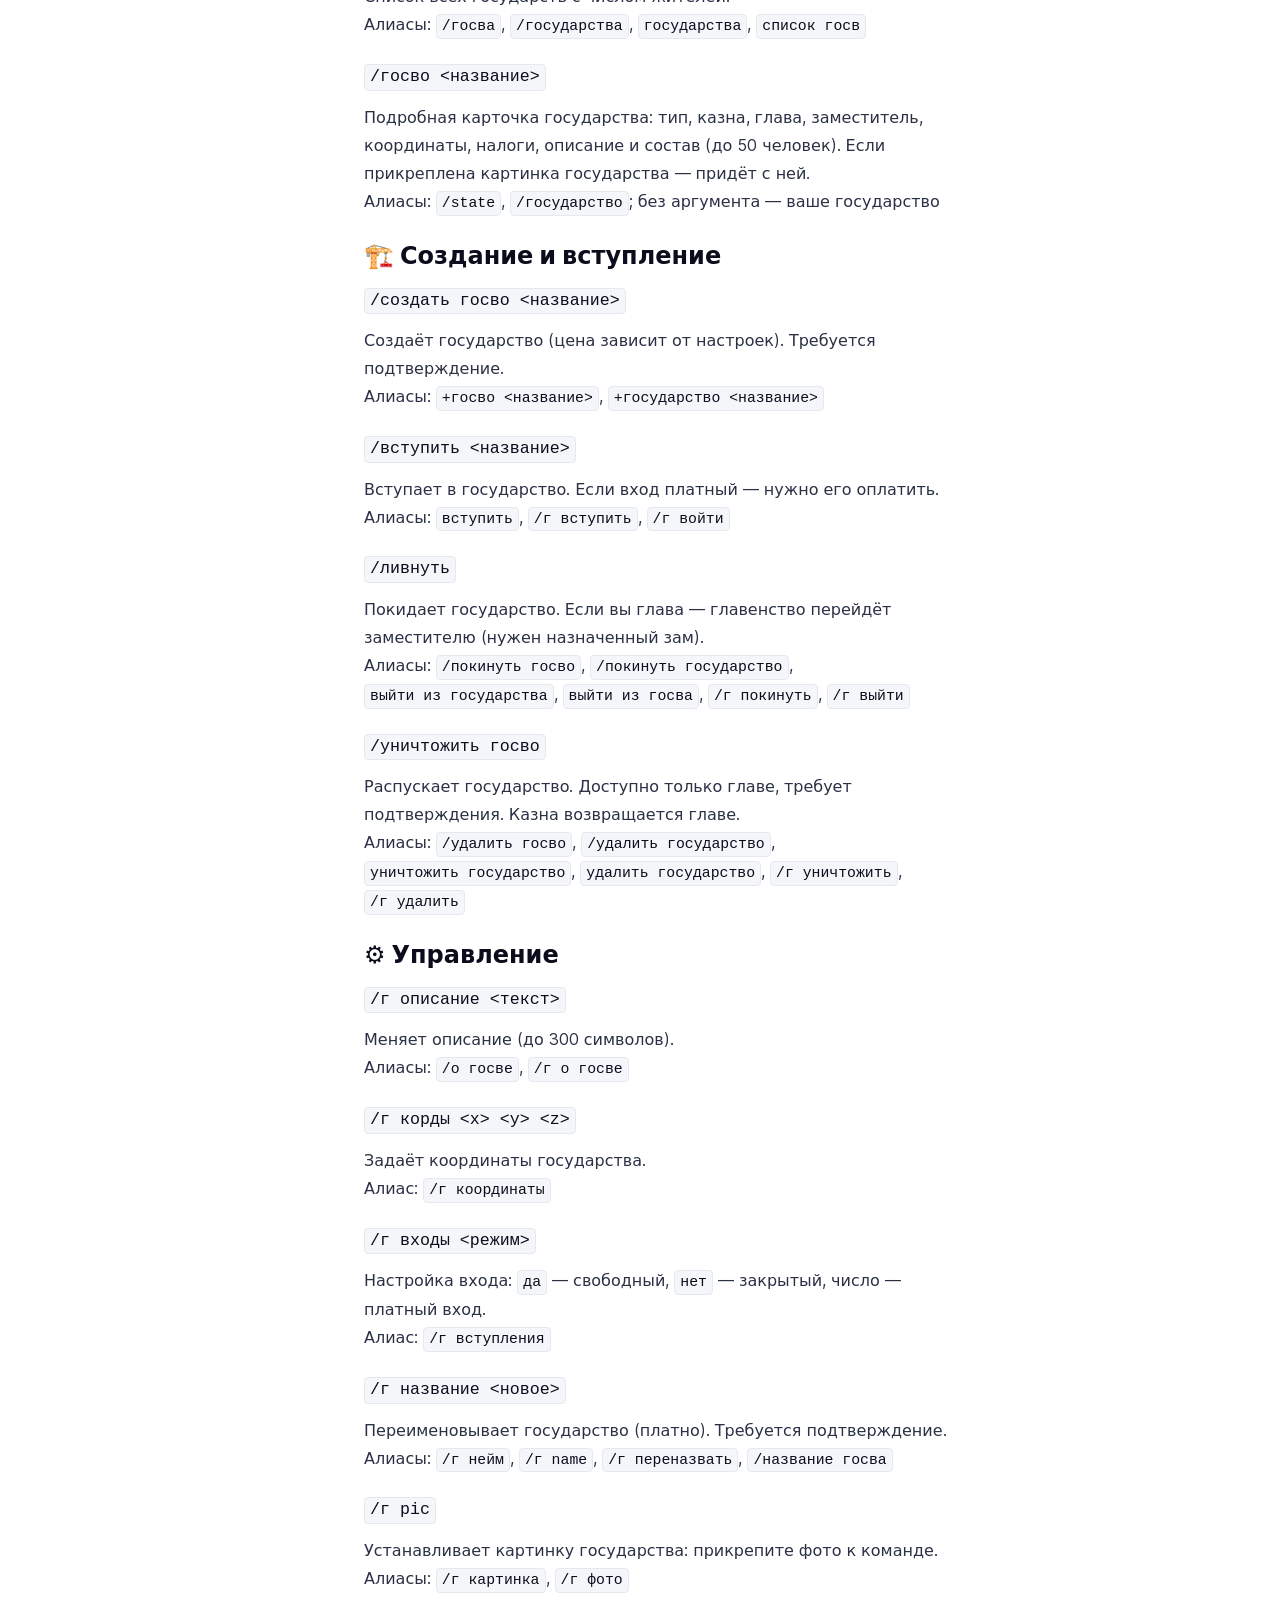
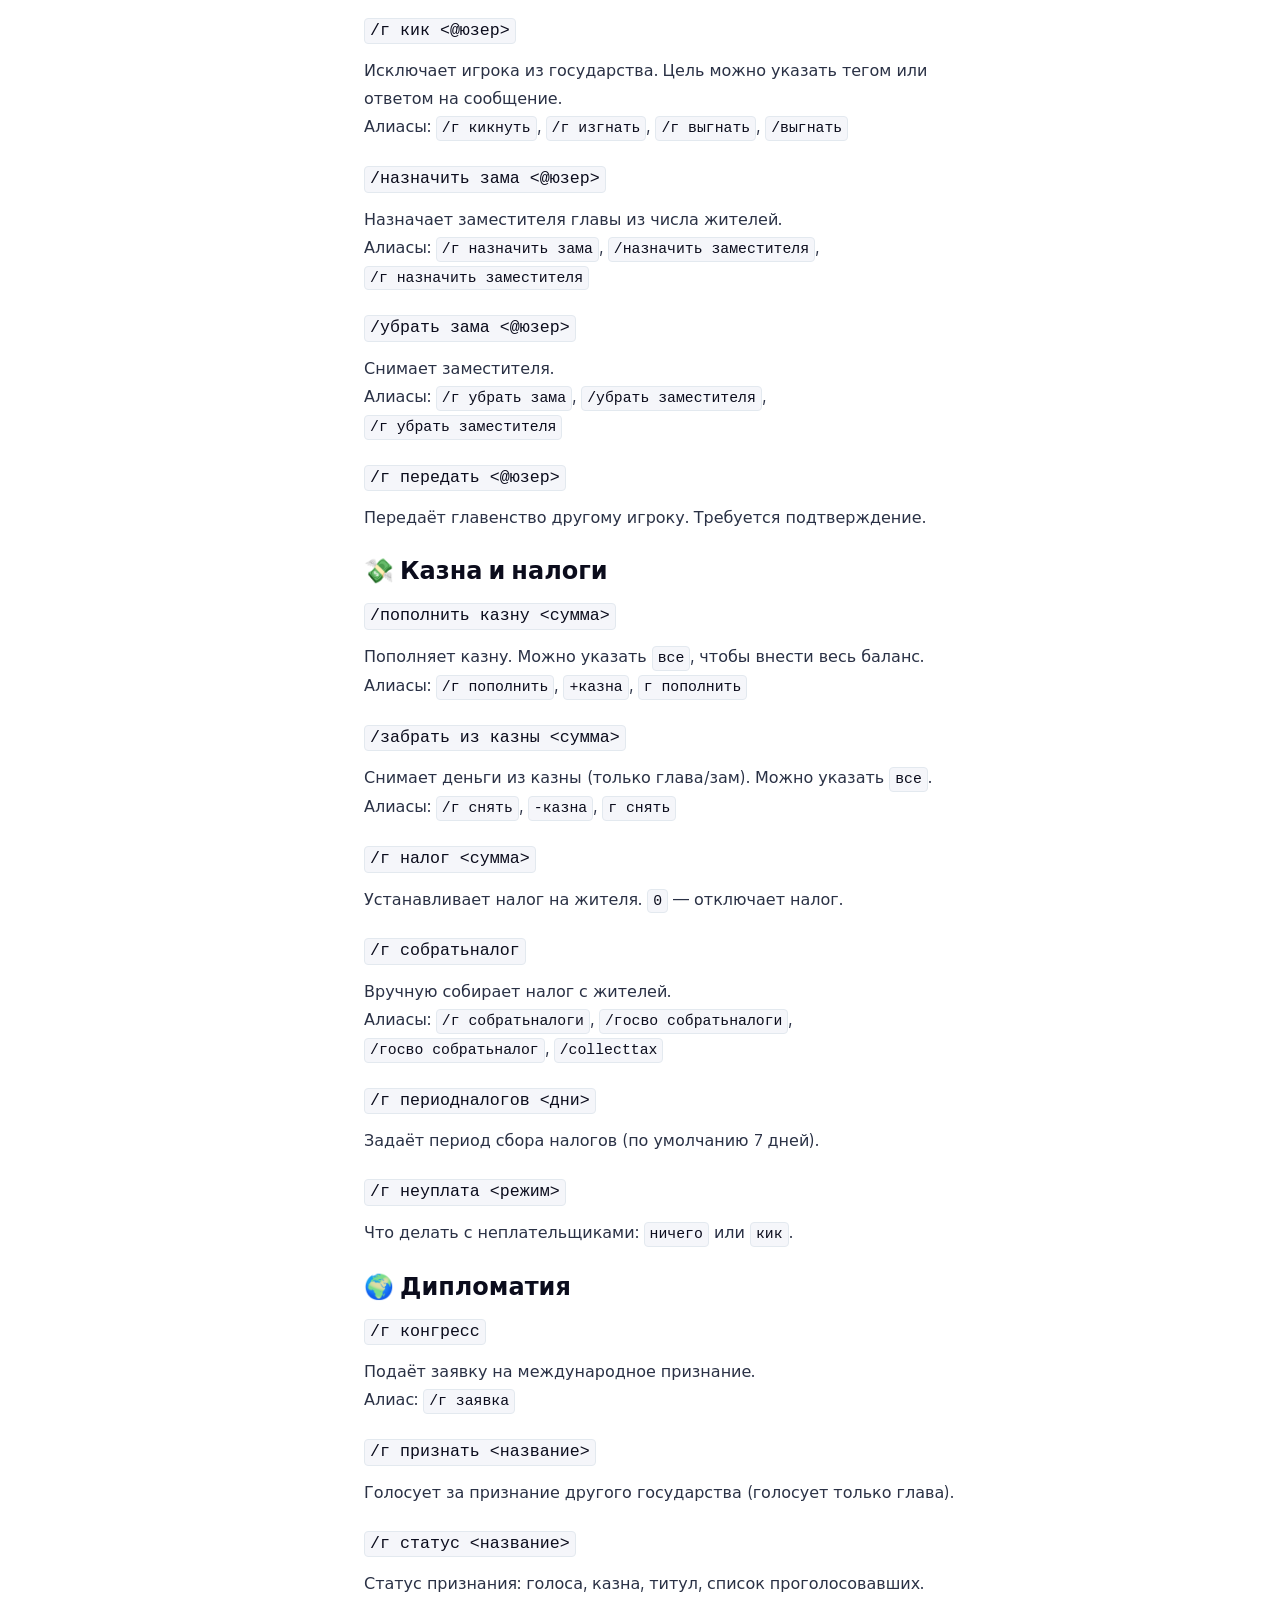
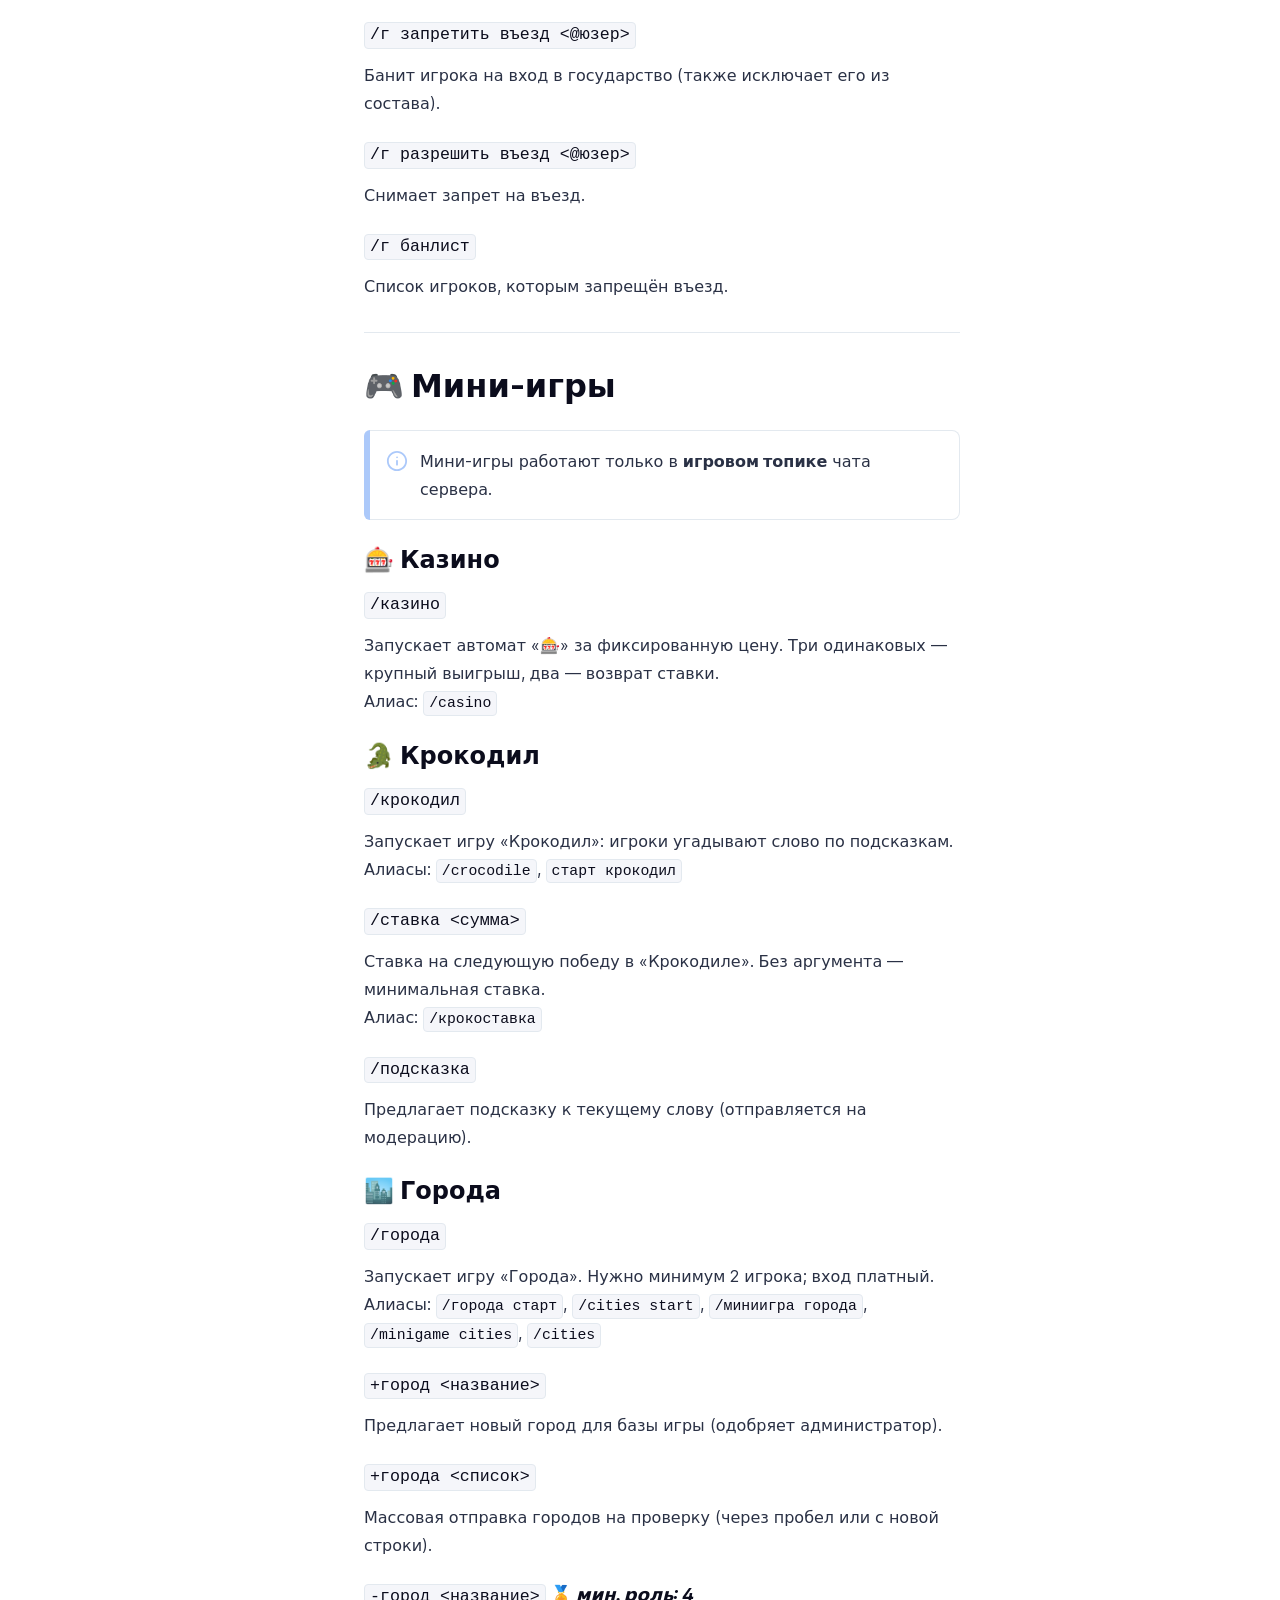
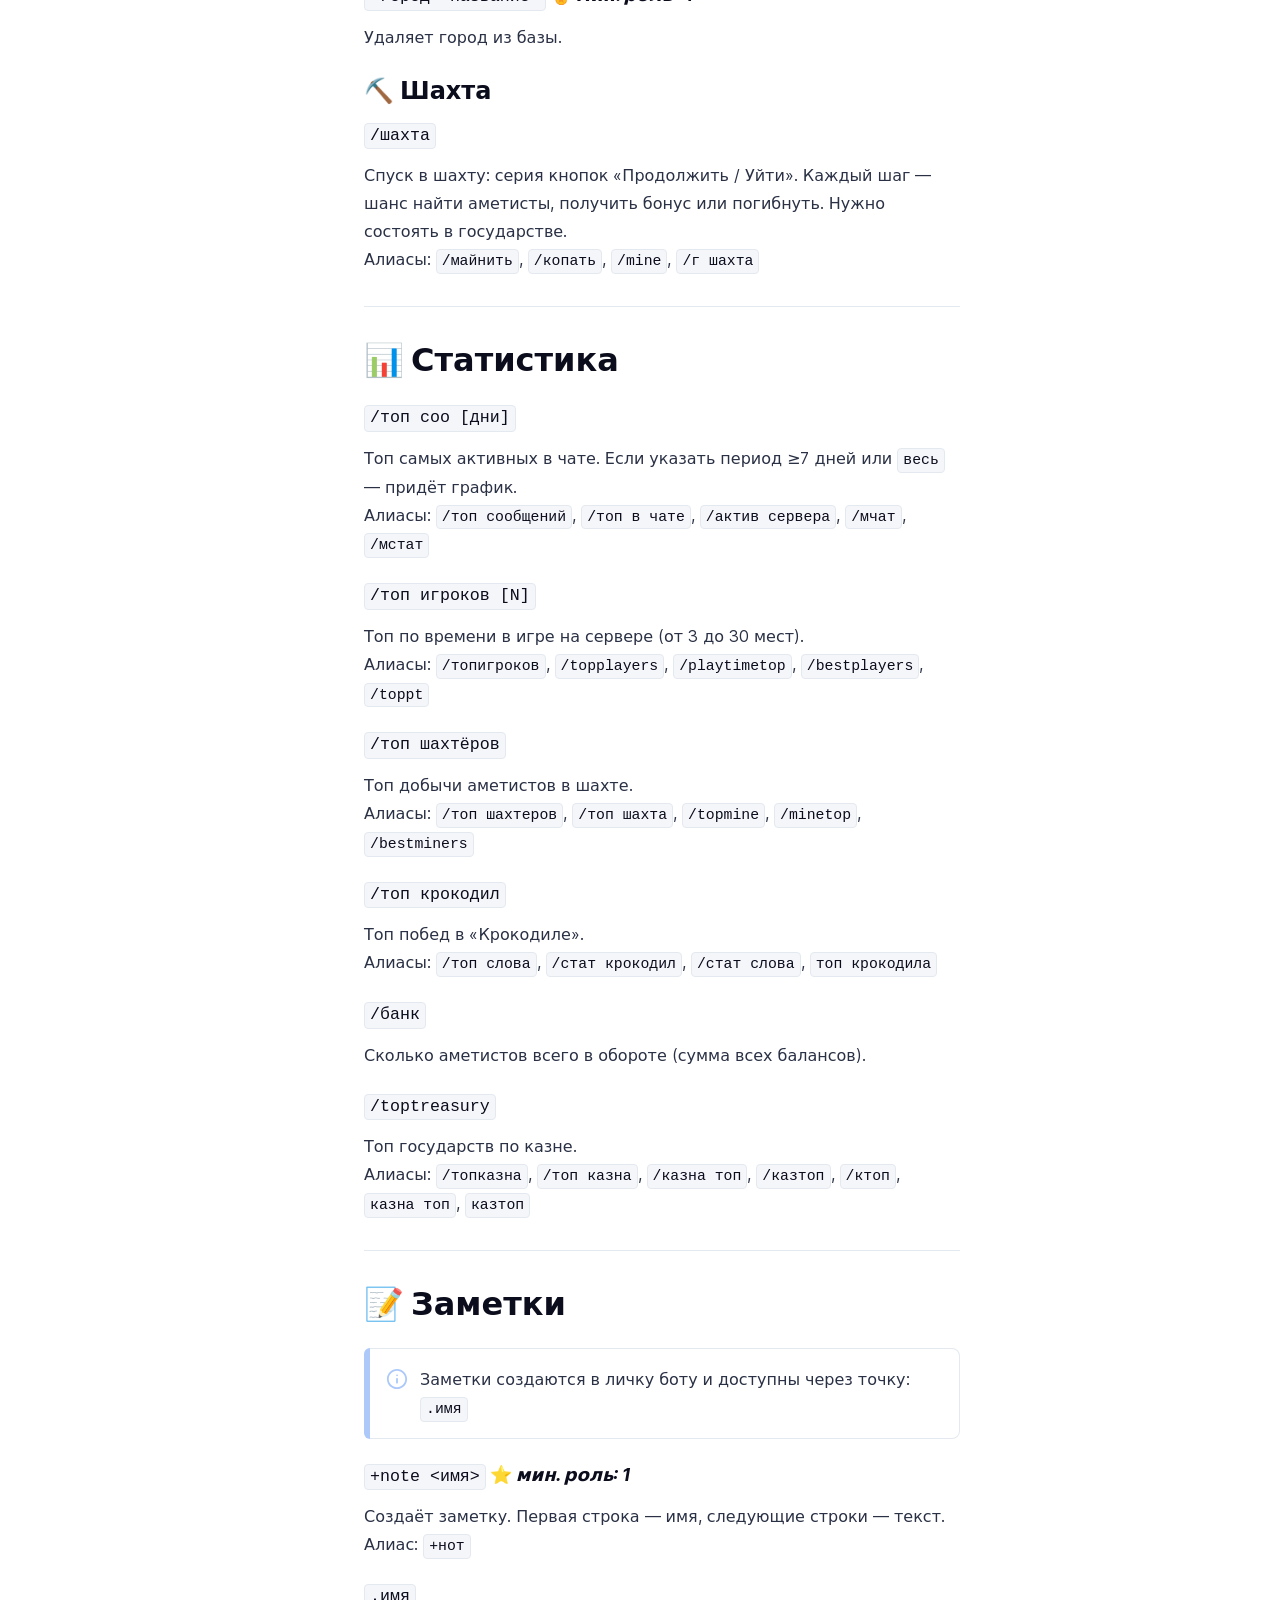
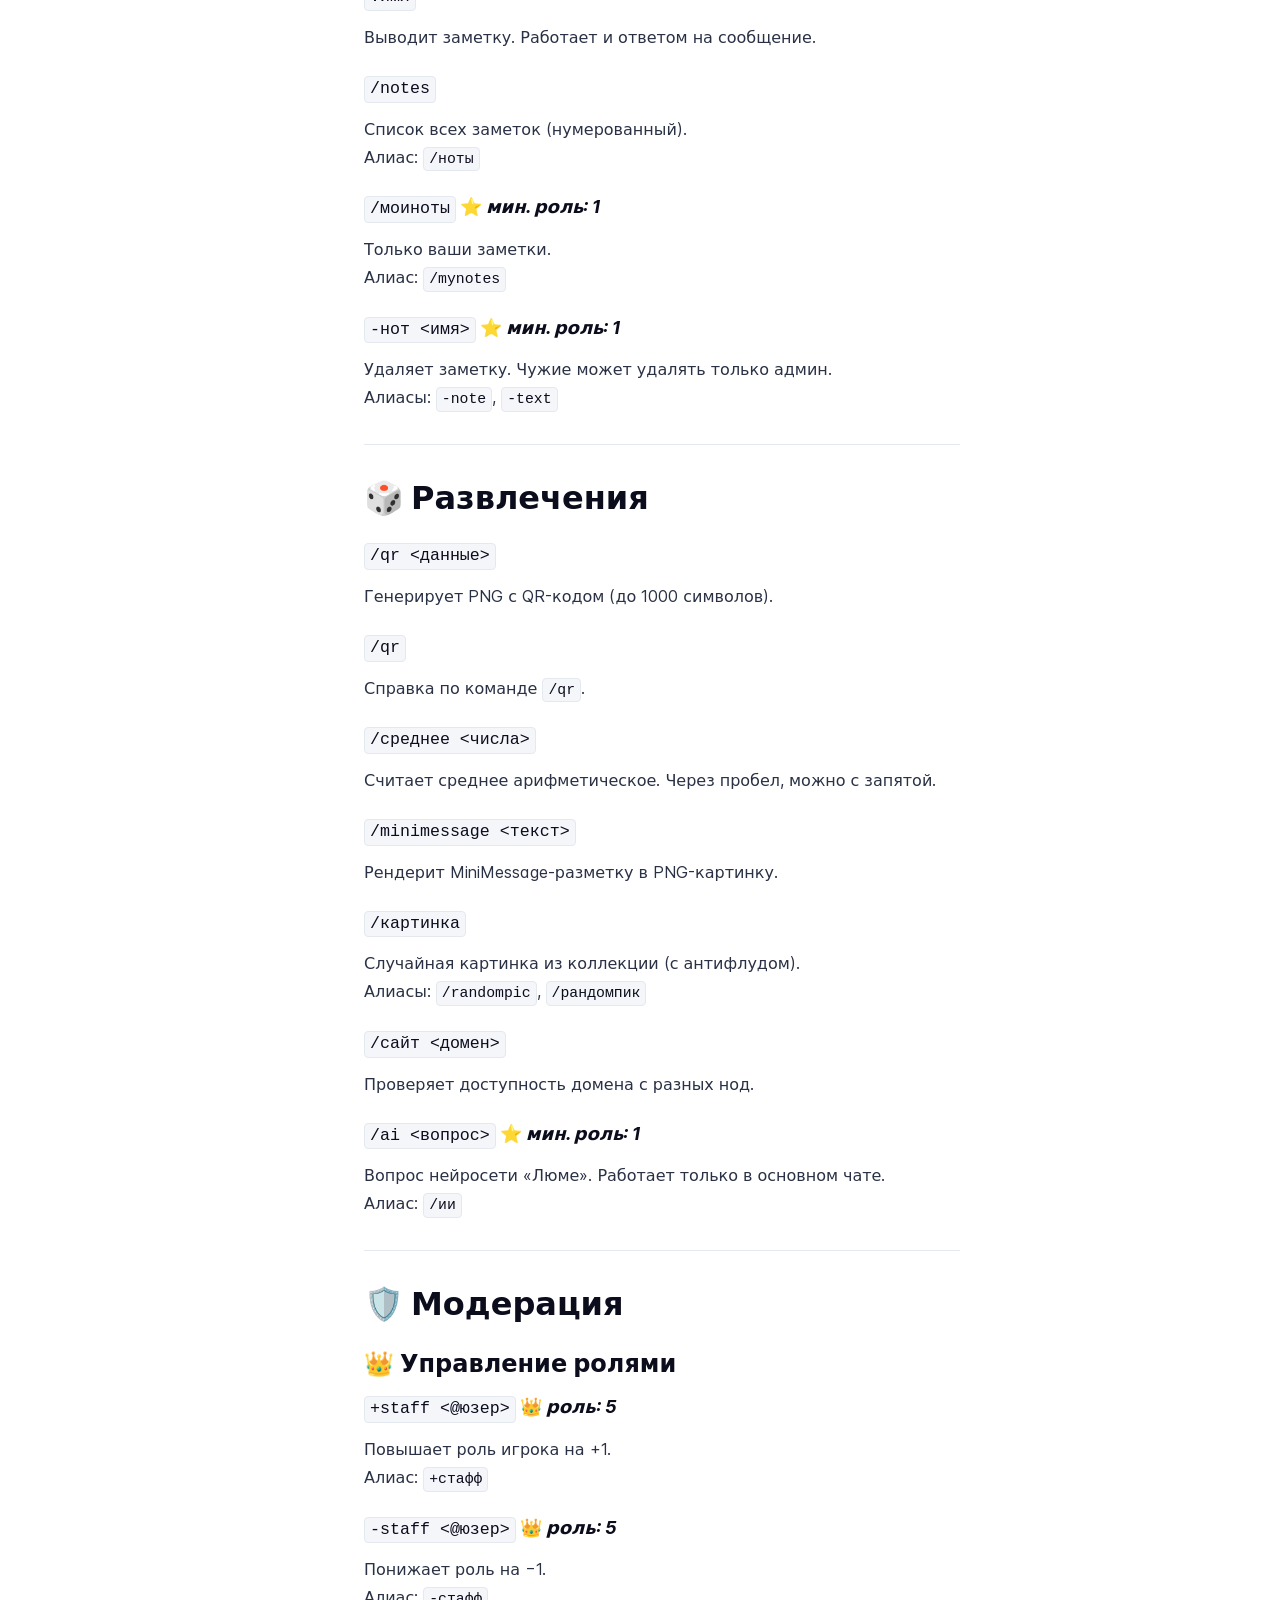
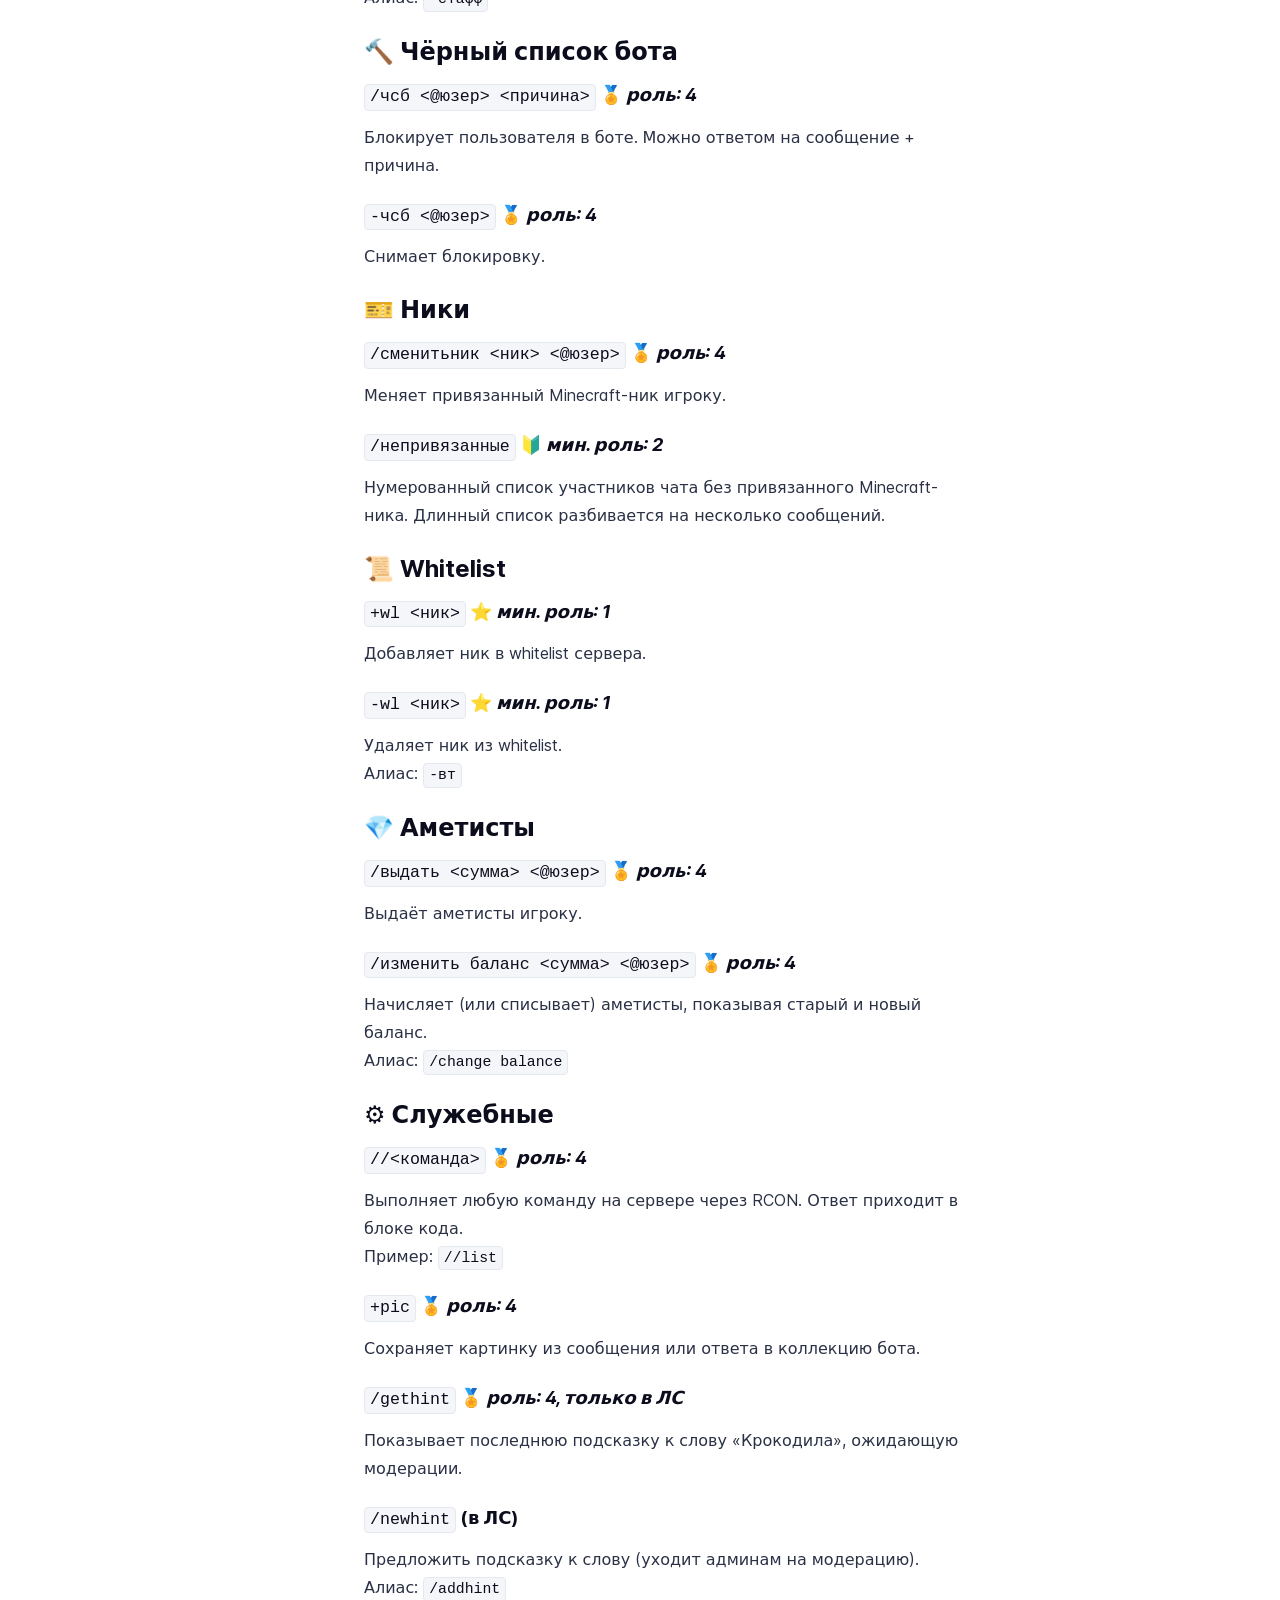
==== commit 32ac221c: "Автоматическое обновление вики" ====
--- a/info/bot_commands/index.html
+++ b/info/bot_commands/index.html
@@ -4,7 +4,7 @@
     <meta charset="UTF-8">
     <meta name="viewport" content="width=device-width,initial-scale=1">
     <meta name="color-scheme" content="light dark">
-    <meta name="turbo-cache-control" content="no-cache" data-turbo-track="reload" data-track-token="4.6.0.848613928818">
+    <meta name="turbo-cache-control" content="no-cache" data-turbo-track="reload" data-track-token="4.6.0.848947215410">
 
     <!-- See retype.com -->
     <meta name="generator" content="Retype 4.6.0">
@@ -37,11 +37,11 @@
 
     <script data-cfasync="false">(function(){var cl=document.documentElement.classList,ls=localStorage.getItem("retype_scheme"),hd=cl.contains("dark"),hl=cl.contains("light"),wm=window.matchMedia&&window.matchMedia("(prefers-color-scheme: dark)").matches;if(ls==="dark"||(!ls&&wm&&!hd&&!hl)){cl.remove("light");cl.add("dark")}else if(ls==="light"||(!ls&&!wm&&!hd&&!hl)){cl.remove("dark");cl.add("light")}})();</script>
 
-    <link href="../../resources/css/retype.css?v=4.6.0.848613928818" rel="stylesheet">
-
-    <script data-cfasync="false" src="../../resources/js/config.js?v=4.6.0.848613928818" data-turbo-eval="false" defer></script>
+    <link href="../../resources/css/retype.css?v=4.6.0.848947215410" rel="stylesheet">
+
+    <script data-cfasync="false" src="../../resources/js/config.js?v=4.6.0.848947215410" data-turbo-eval="false" defer></script>
     <script data-cfasync="false" src="../../resources/js/retype.js?v=4.6.0" data-turbo-eval="false" defer></script>
-    <script id="lunr-js" data-cfasync="false" src="../../resources/js/lunr.js?v=4.6.0.848613928818" data-turbo-eval="false" defer></script>
+    <script id="lunr-js" data-cfasync="false" src="../../resources/js/lunr.js?v=4.6.0.848947215410" data-turbo-eval="false" defer></script>
 </head>
 <body>
     <div id="retype-app" class="relative text-base antialiased text-base-text bg-base-bg font-body">
